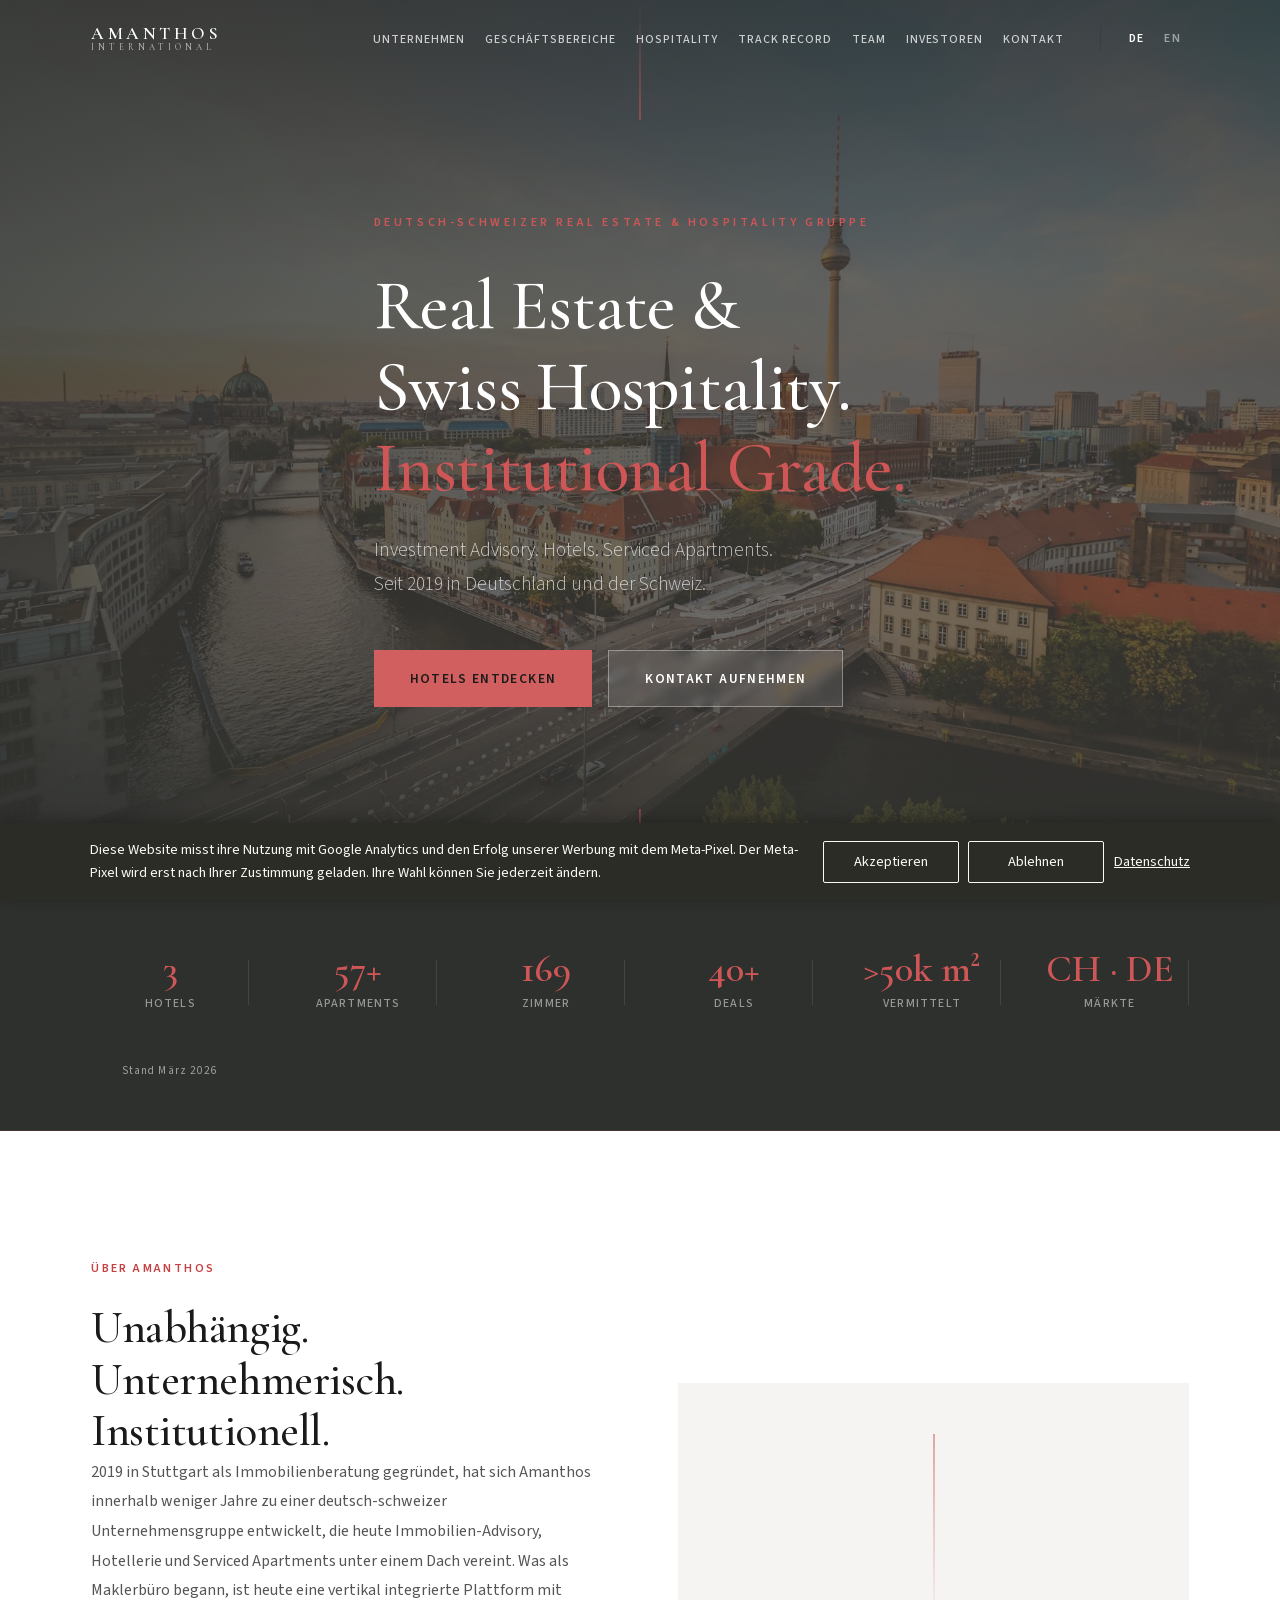
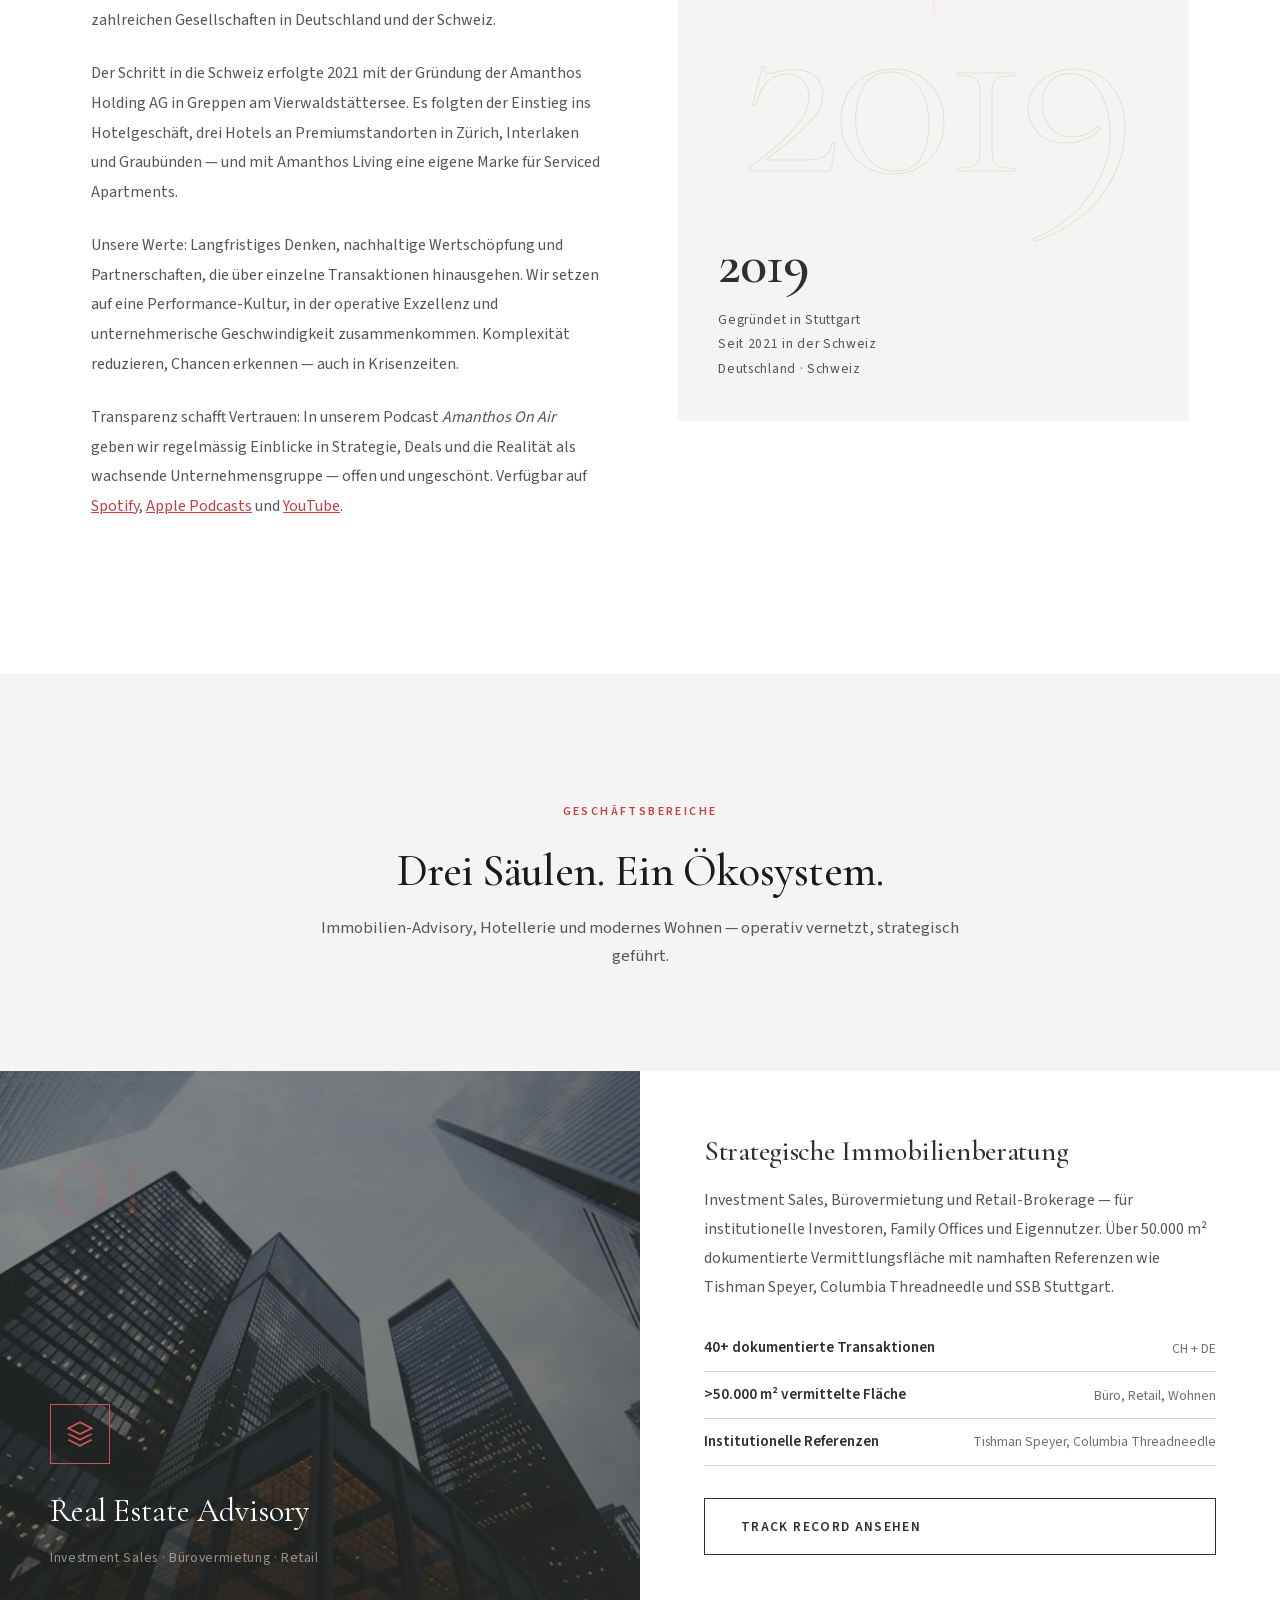
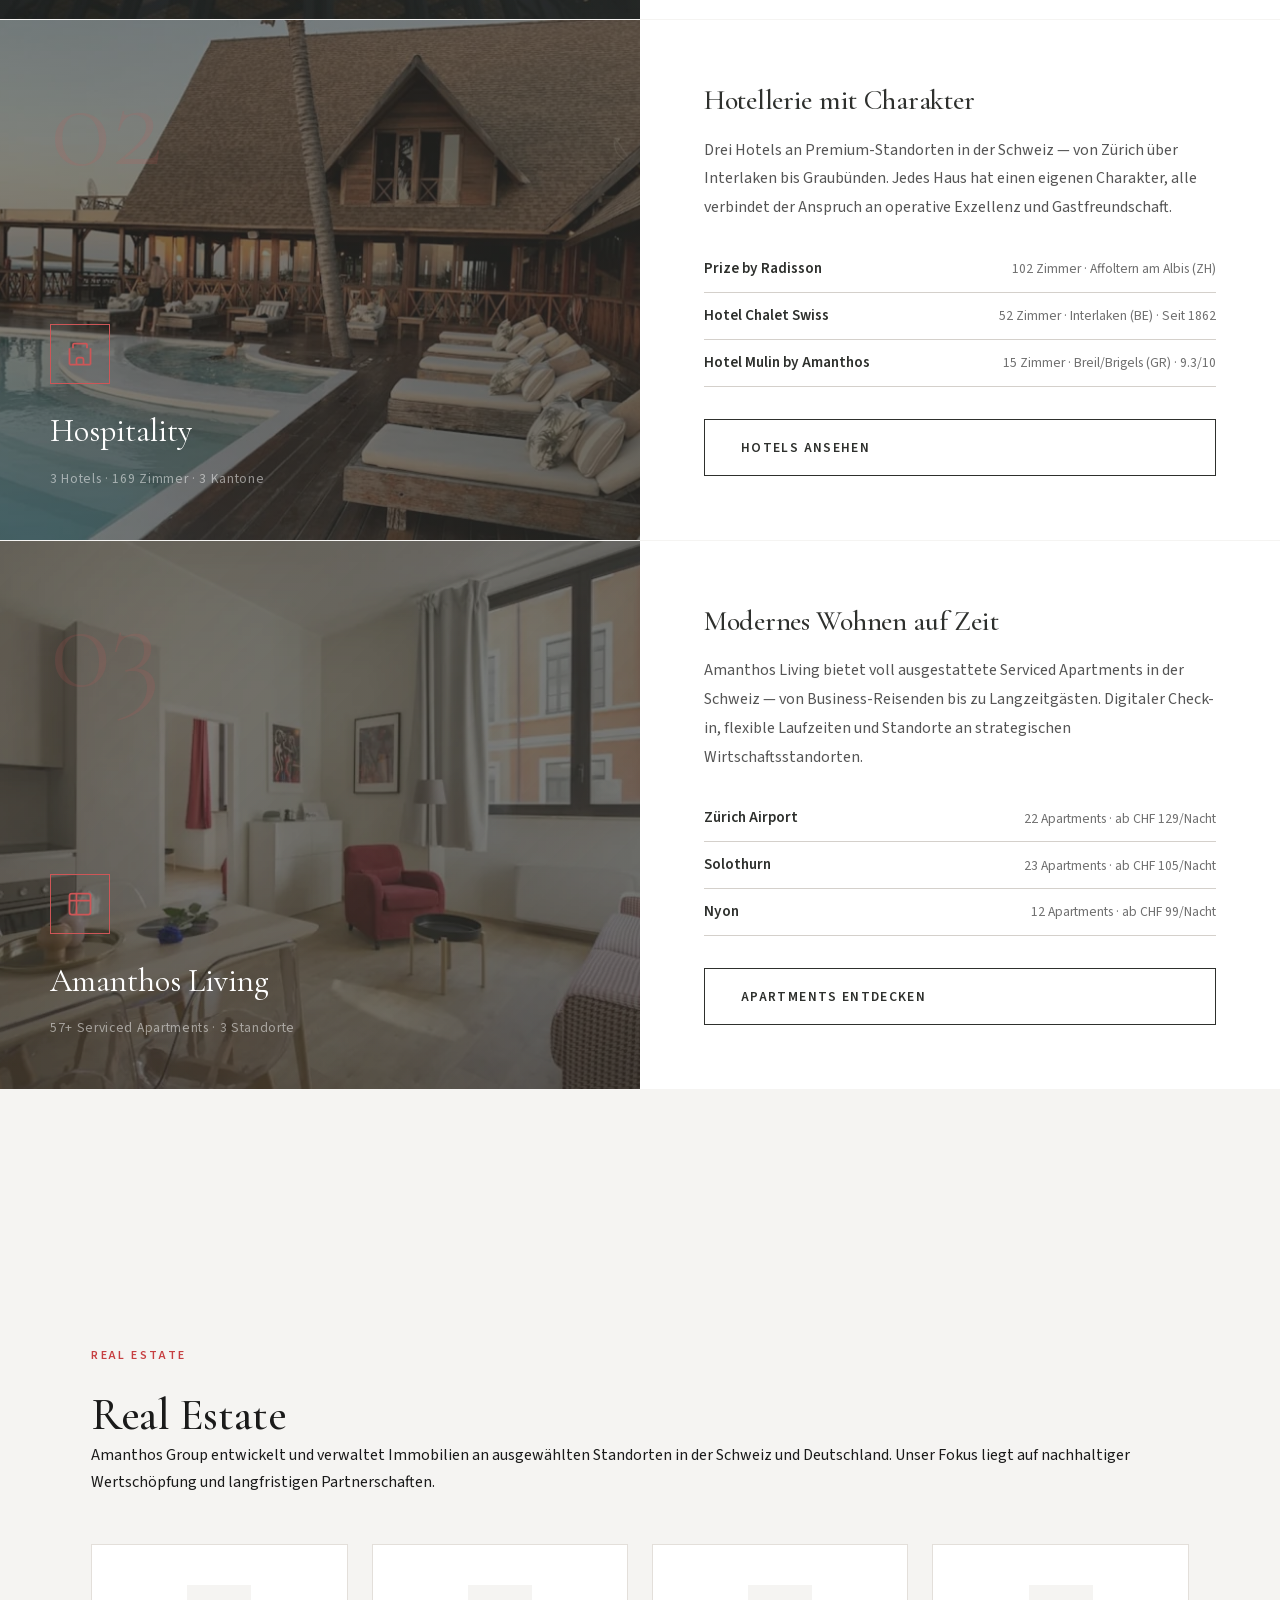
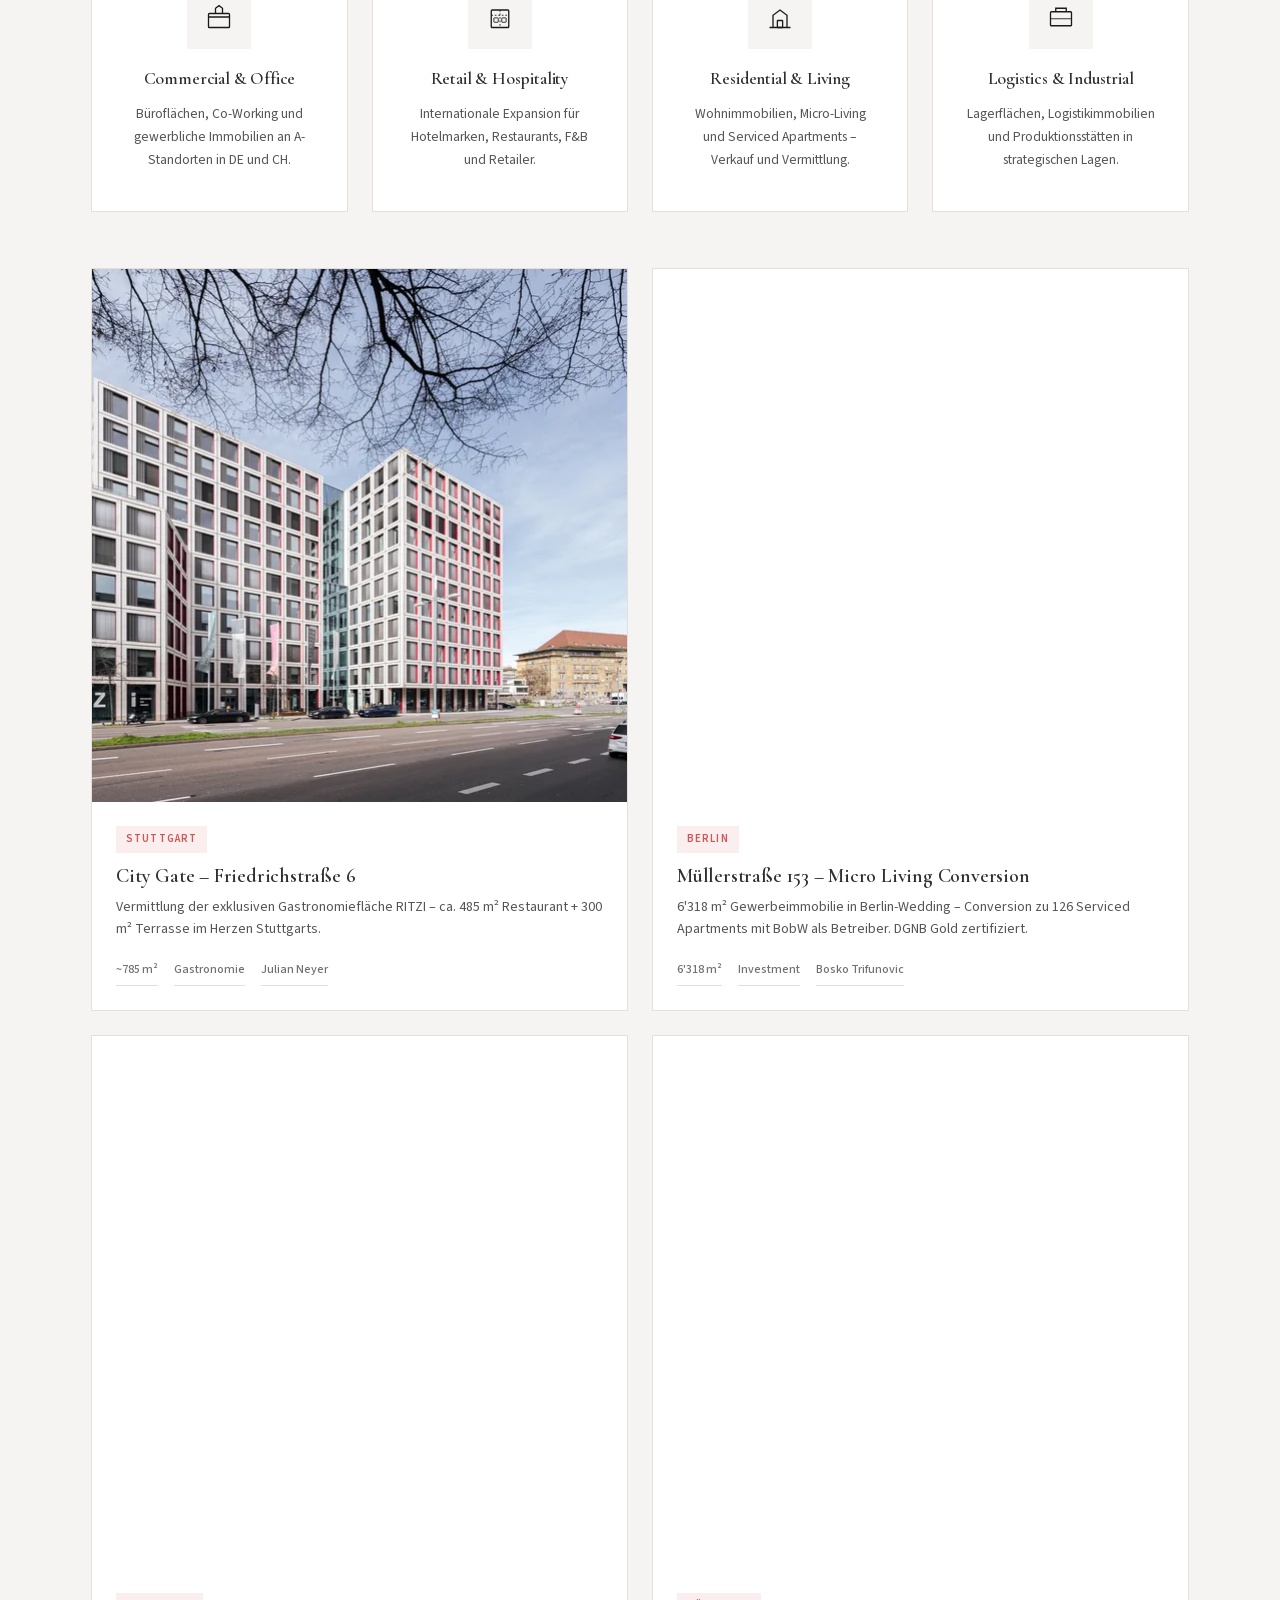
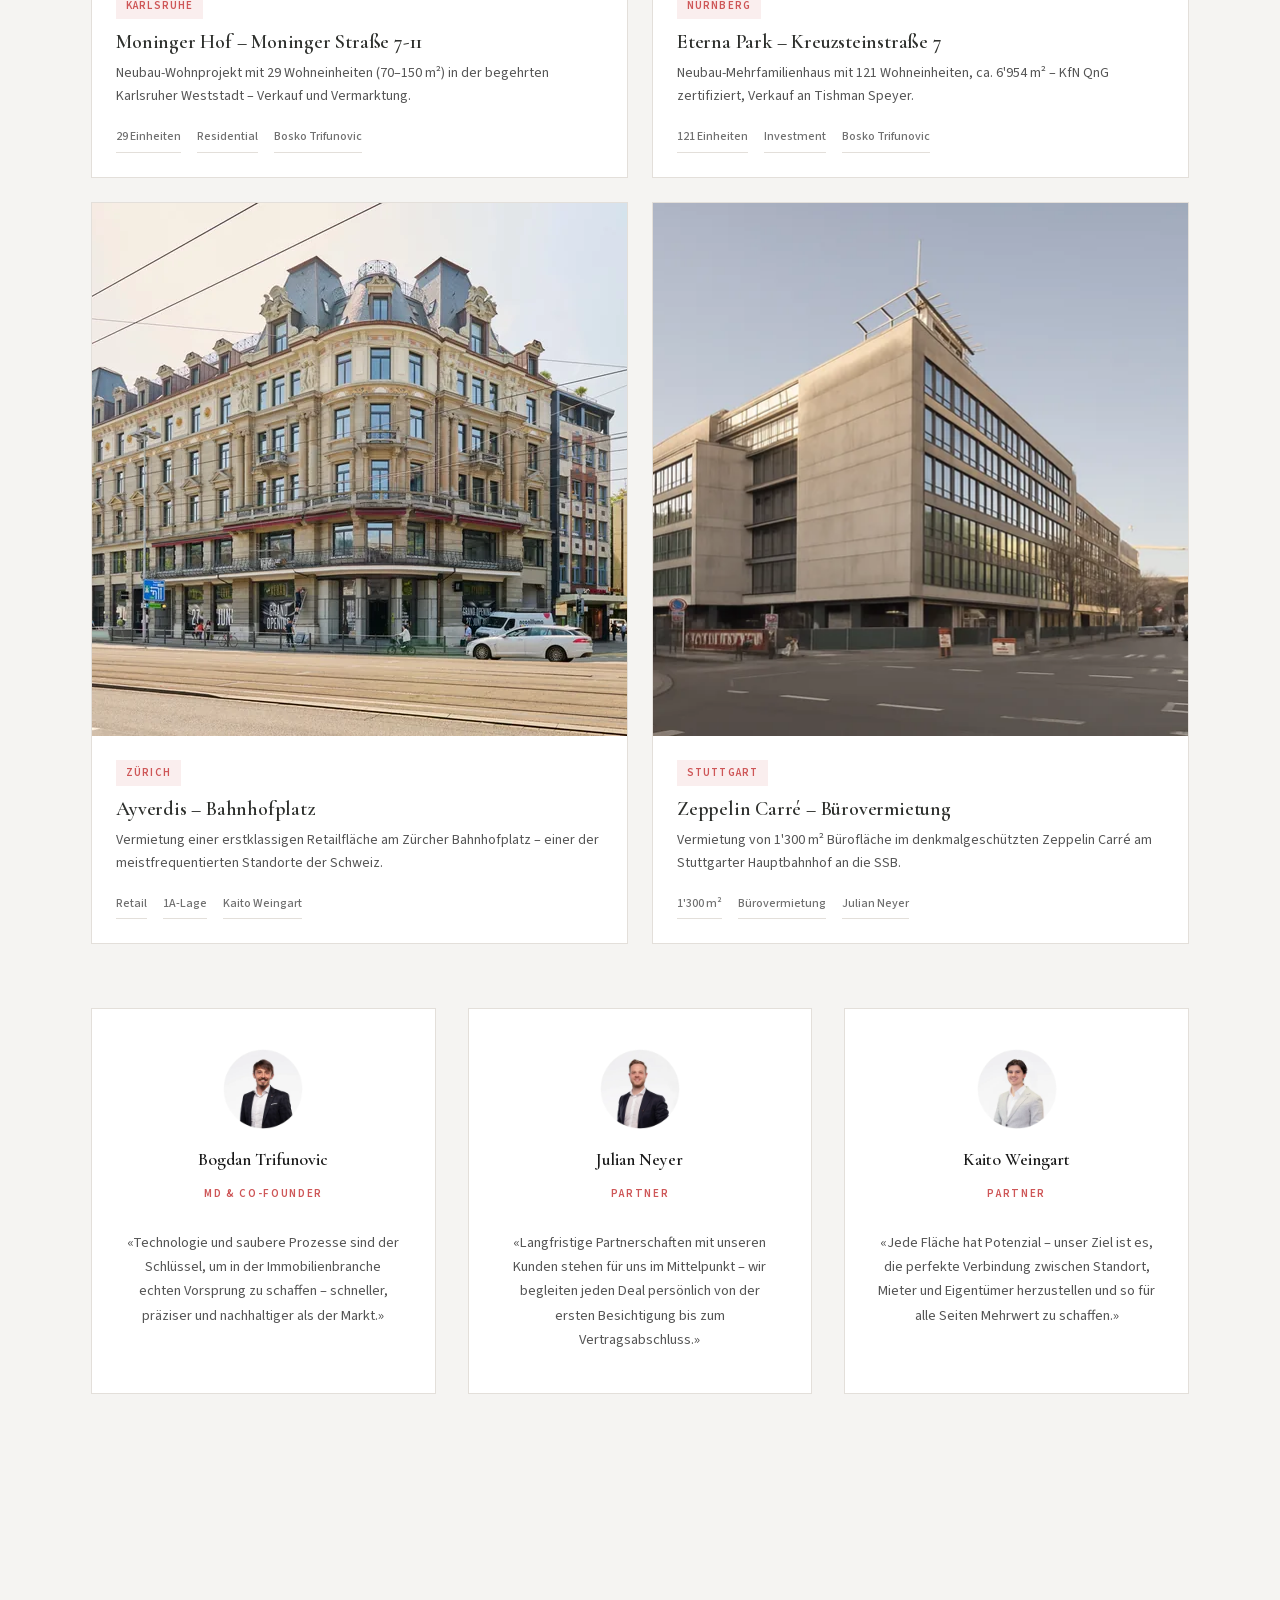
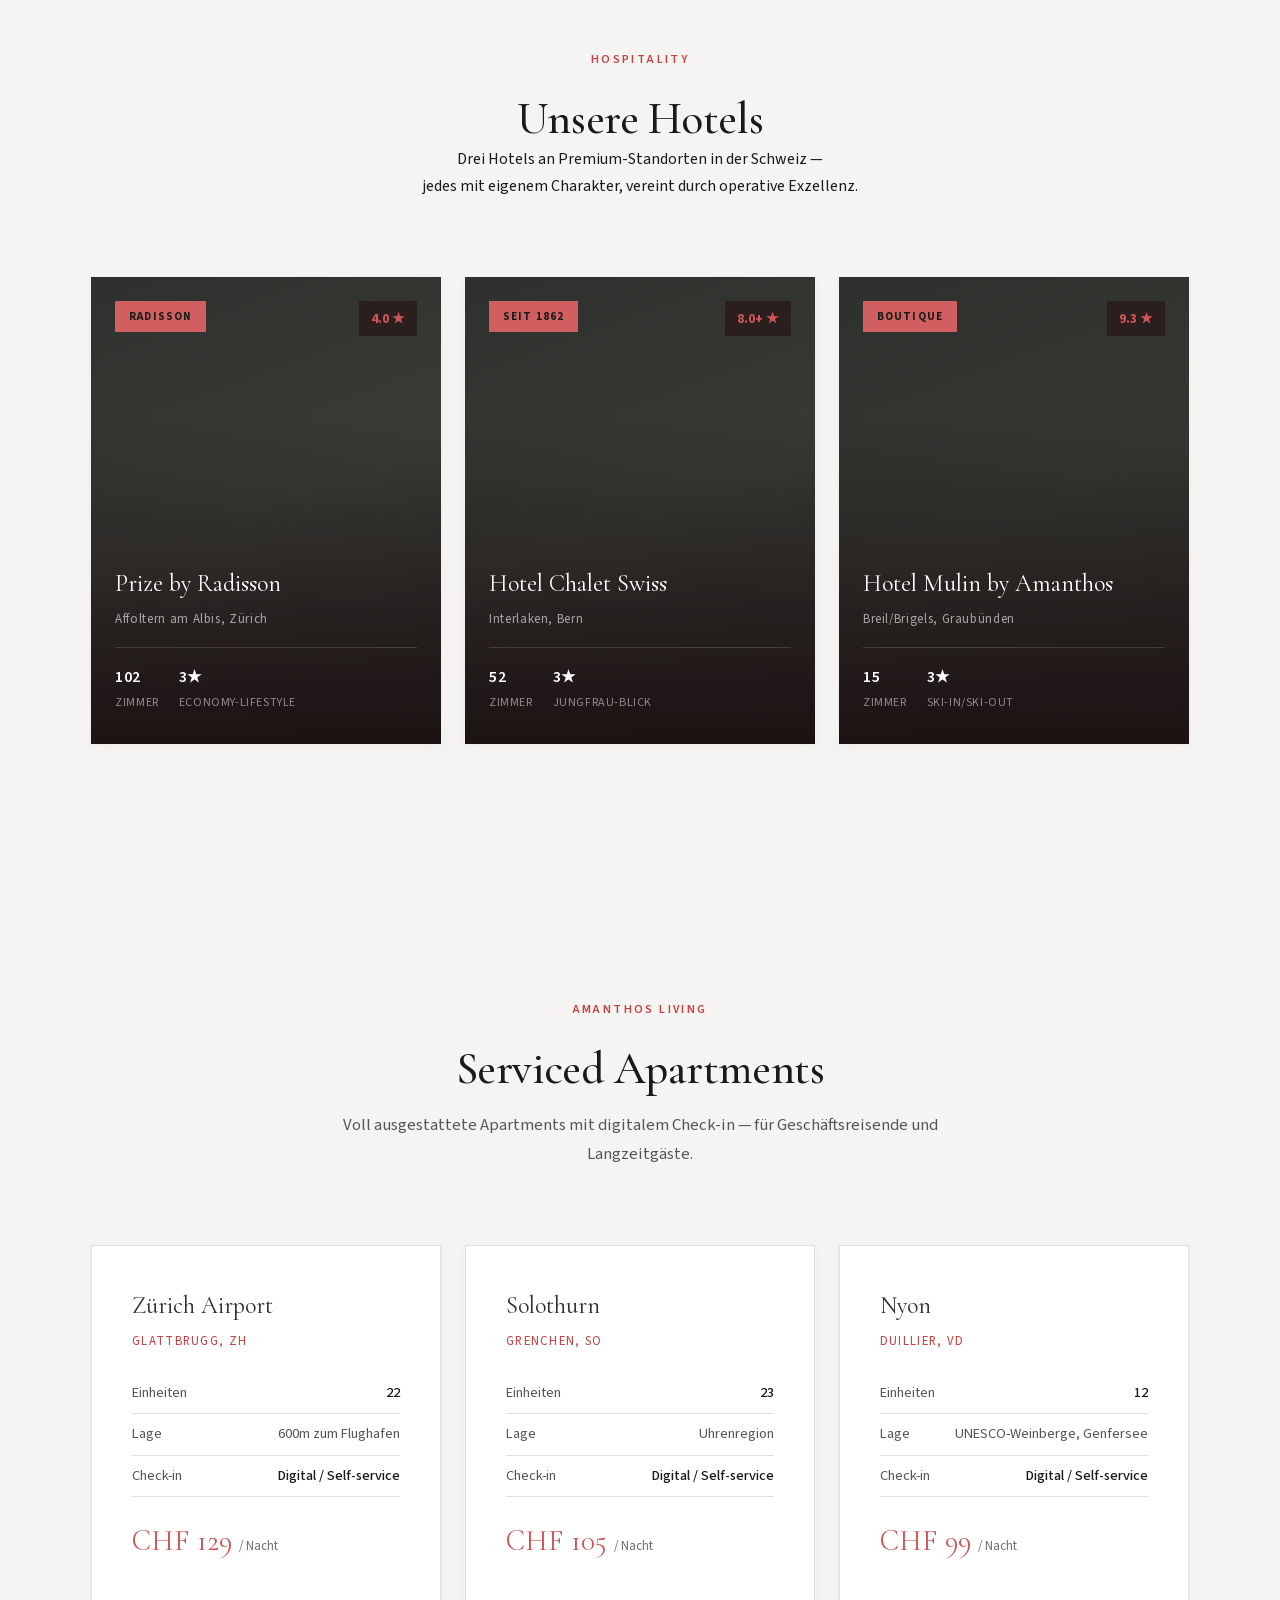
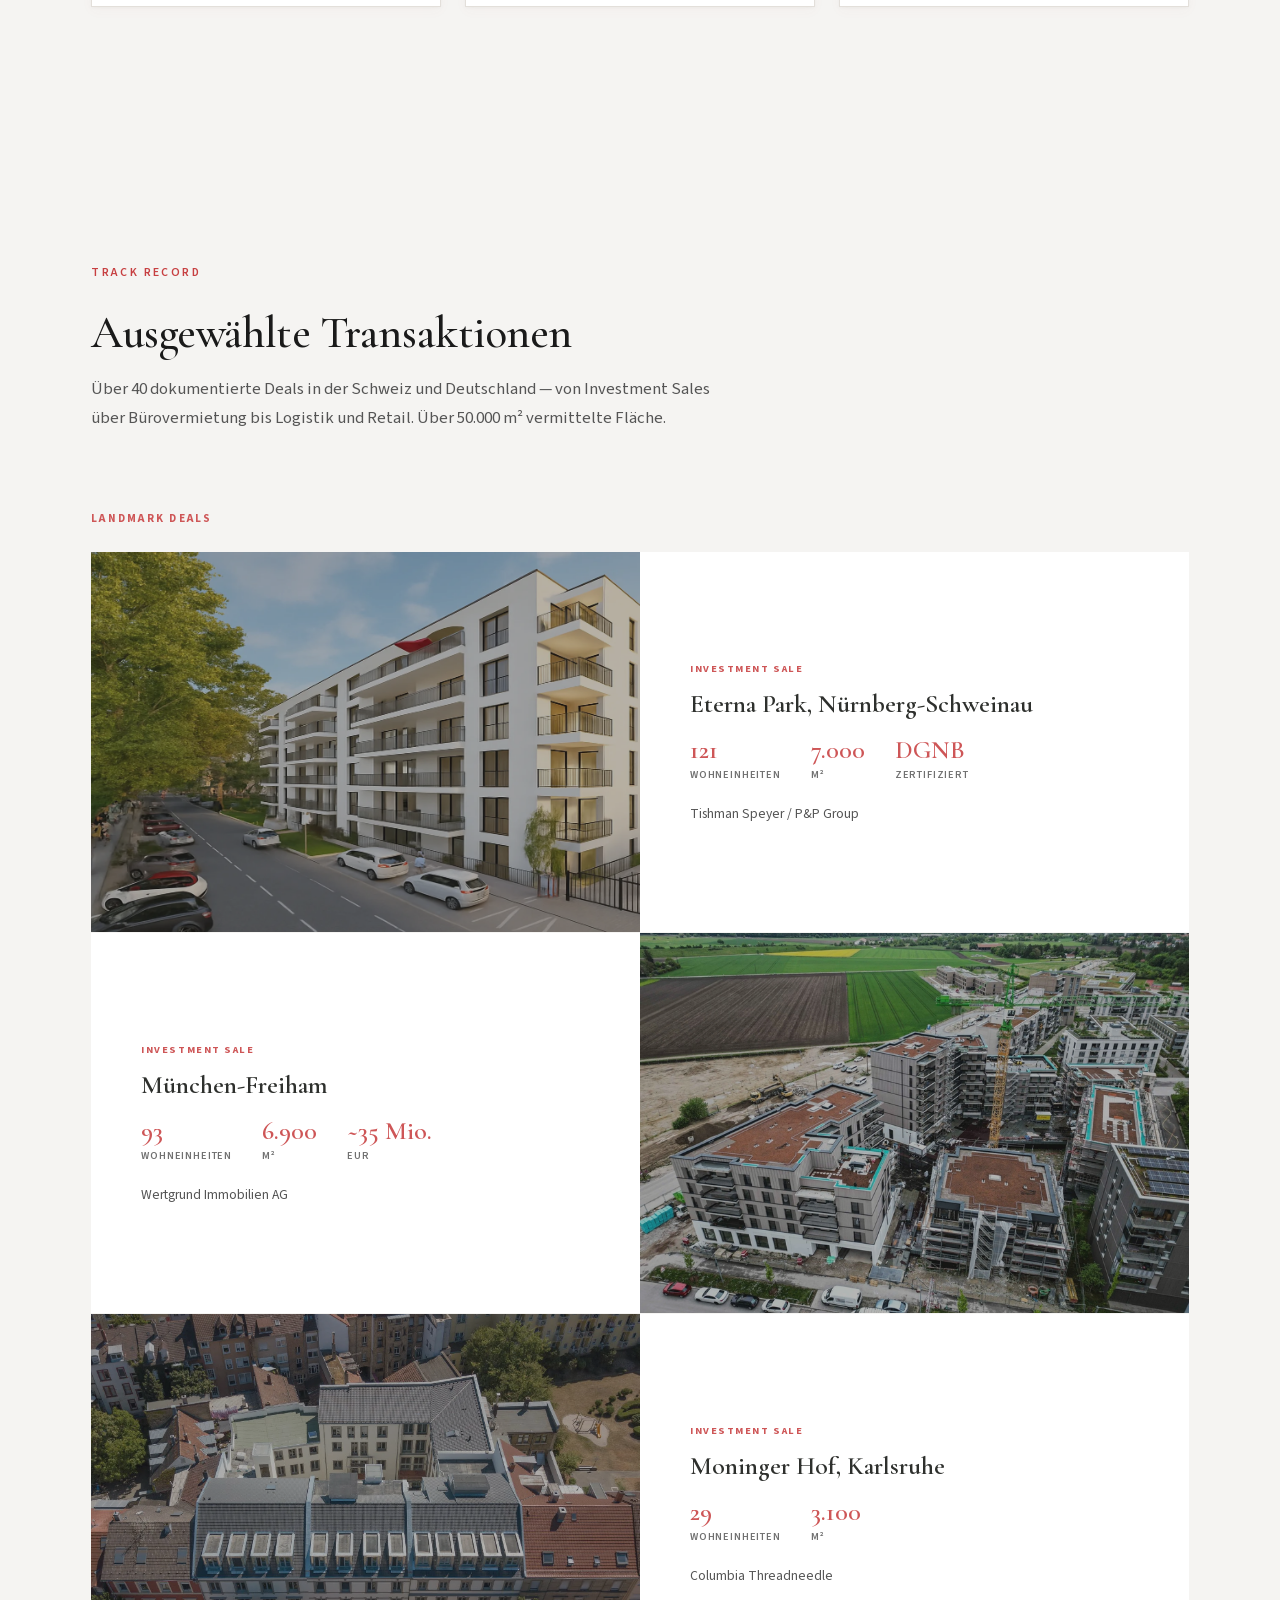
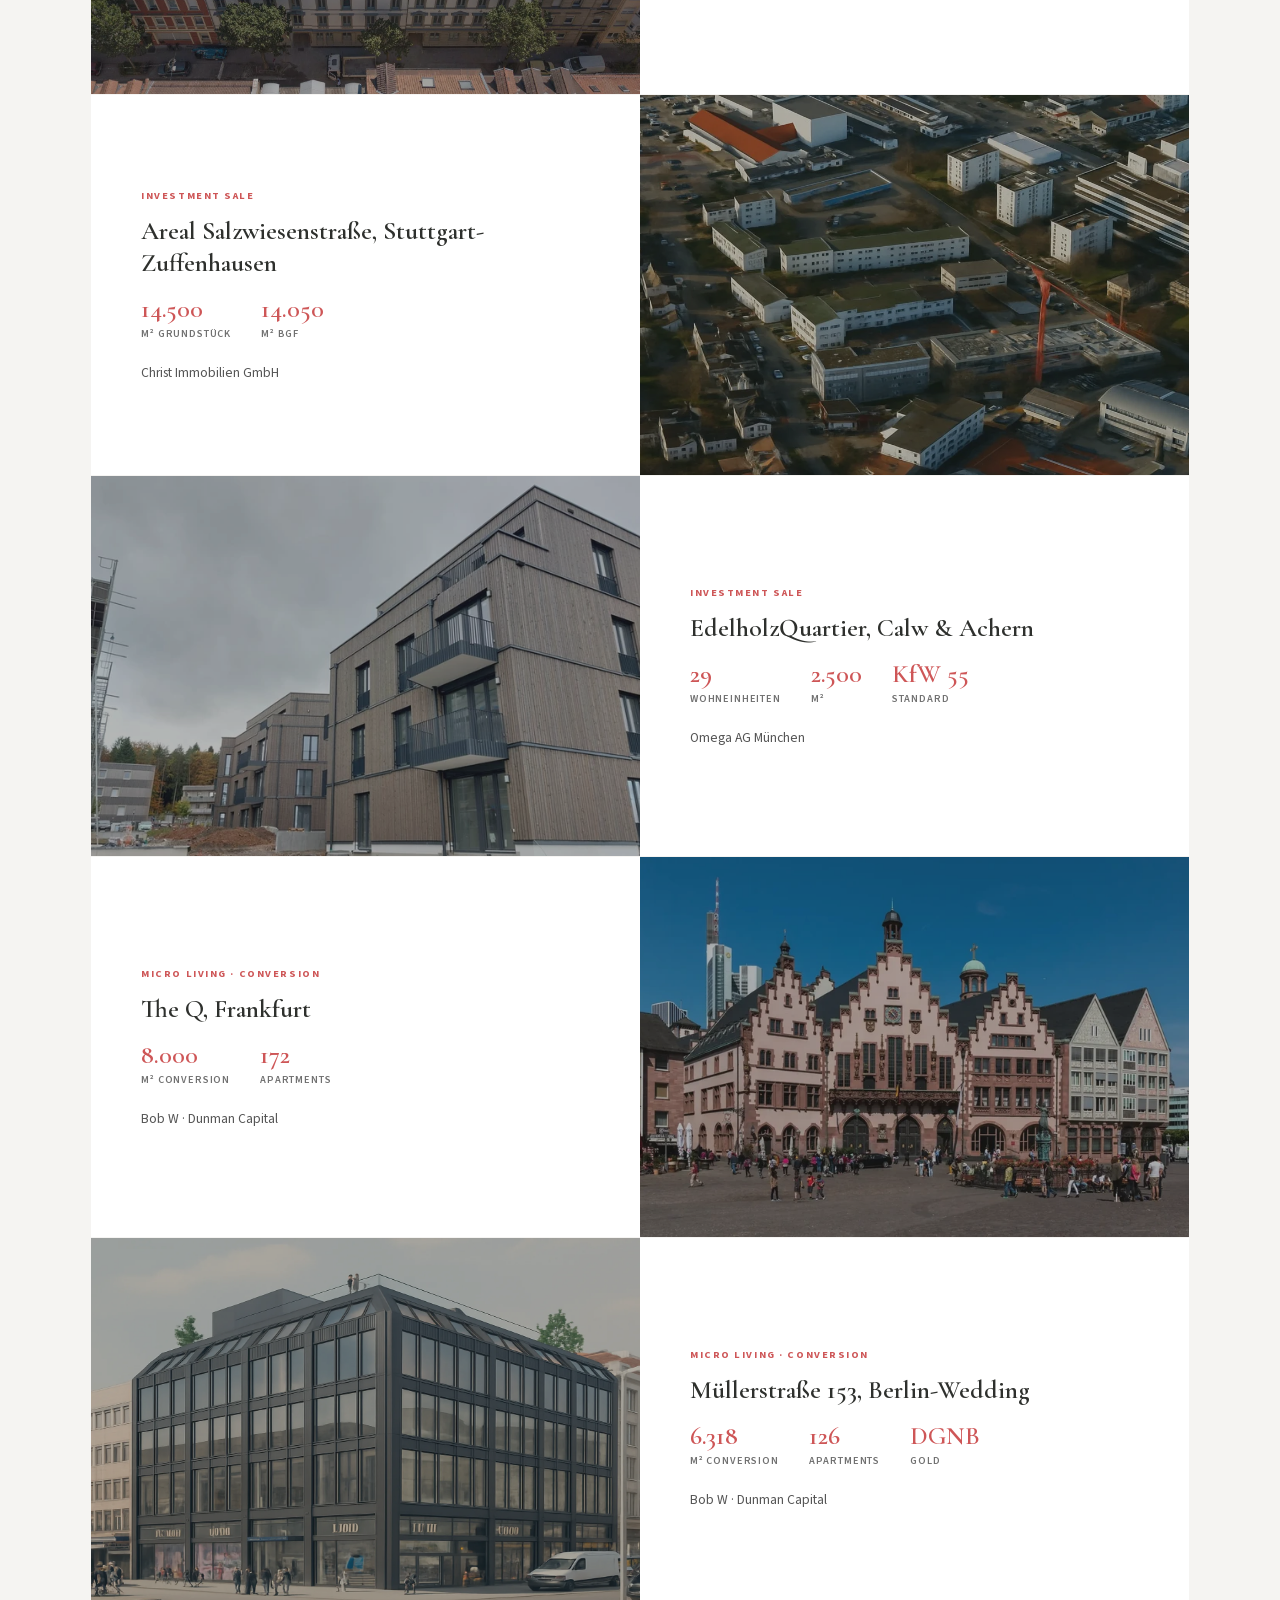
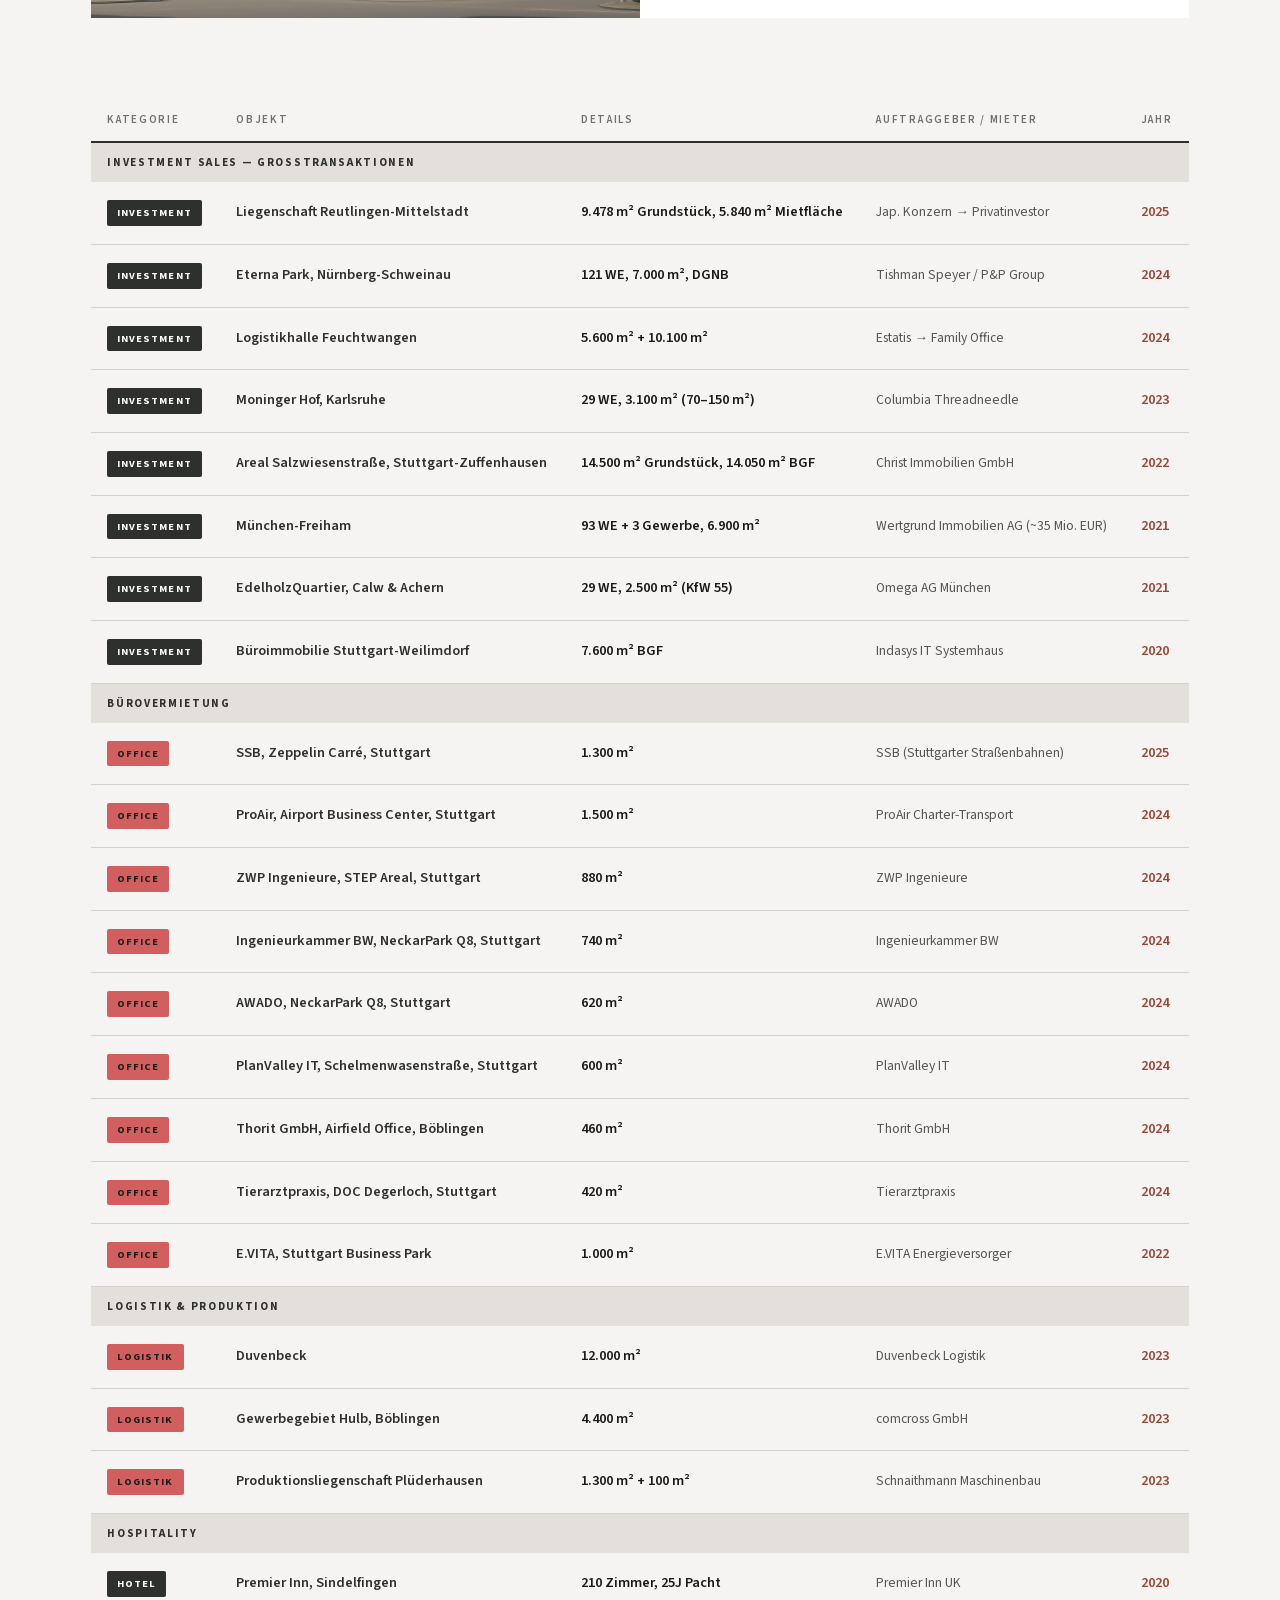
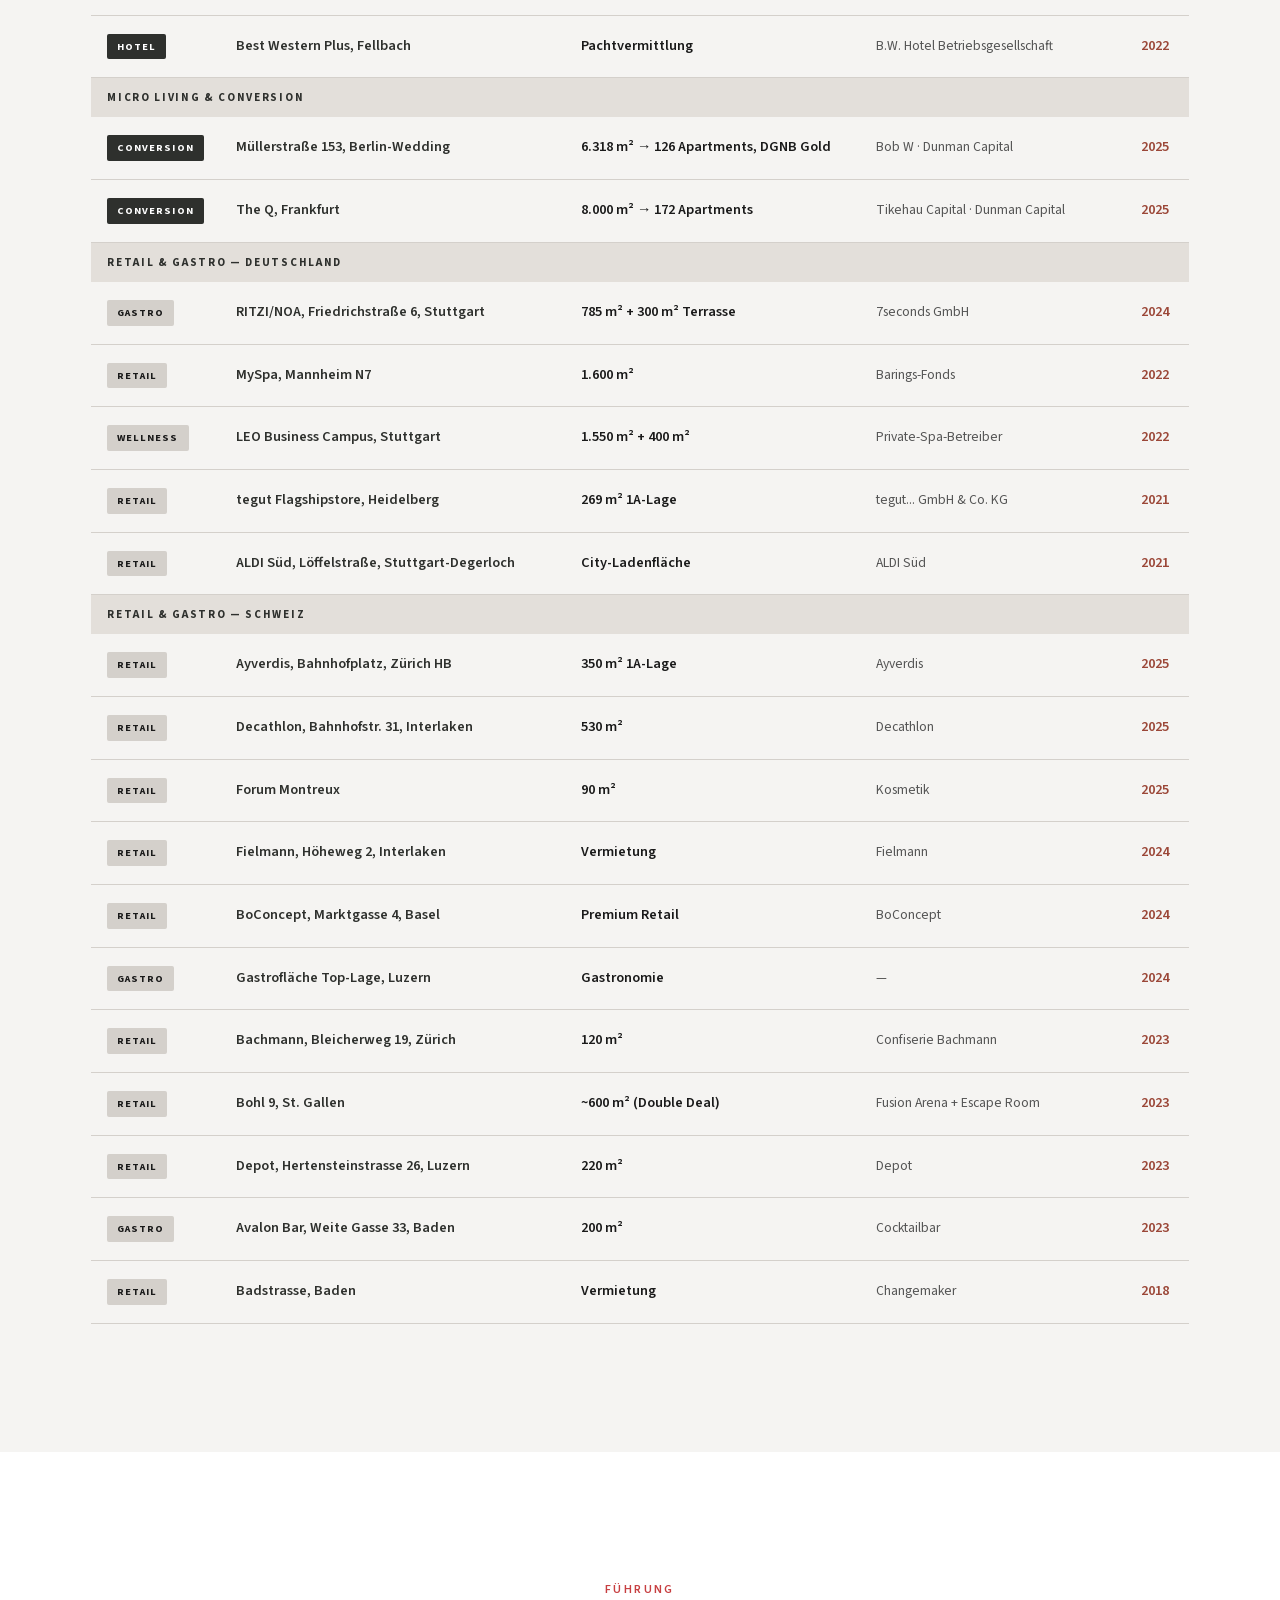
==== index.html @ 0d162571 "a11y(headings): close the four gaps in the heading outline (#34) The page jumped from h2 straight to" ====
<!DOCTYPE html>

<html lang="de" data-lang="de"><head><meta http-equiv="Content-Type" content="text/html; charset=UTF-8">
    
    <meta name="viewport" content="width=device-width, initial-scale=1.0">
    <title>Amanthos International — Swiss Hospitality &amp; Real Estate</title>
    <meta name="description" content="Amanthos International: Unabhängige Schweizer Immobilien- und Hospitality-Gruppe. Hotels, Serviced Apartments und Investment Advisory in der Schweiz und Deutschland.">
    <link rel="preload" href="/assets/fonts/CormorantGaramond.woff2" as="font" type="font/woff2" crossorigin>
    <link rel="preload" href="/assets/fonts/SourceSans3.woff2" as="font" type="font/woff2" crossorigin>
    <style>@font-face{font-family:'Cormorant Garamond';font-style:normal;font-weight:300 700;font-display:swap;src:url(/assets/fonts/CormorantGaramond.woff2) format('woff2')}@font-face{font-family:'Cormorant Garamond';font-style:italic;font-weight:300 700;font-display:swap;src:url(/assets/fonts/CormorantGaramond-Italic.woff2) format('woff2')}@font-face{font-family:'Source Sans 3';font-style:normal;font-weight:300 700;font-display:swap;src:url(/assets/fonts/SourceSans3.woff2) format('woff2')}</style>
    <!-- Hero-Hintergrund ist das LCP-Element. Der Browser entdeckt ihn sonst erst,
         wenn das 85 KB grosse Inline-CSS geparst ist; der Preload zieht ihn nach vorn.
         Die beiden media-Bedingungen muessen zur Media-Query bei .hero__bg passen,
         sonst laedt der Browser beide Varianten. -->
    <link rel="preload" as="image" href="images/hero-skyline-960.webp" media="(max-width: 767px)" fetchpriority="high">
    <link rel="preload" as="image" href="images/hero-skyline.webp" media="(min-width: 768px)" fetchpriority="high">
    <style>
        /* ═══════════════════════════════════════════
           AMANTHOS INTERNATIONAL — Design System
           CI Version: Charcoal + Signal Red (#ce5657)
           Inspired by PATRIZIA, Catella, Blackstone
        ═══════════════════════════════════════════ */

        :root {
            --navy: #2e302d;
            --navy-deep: #1a1c19;
            --navy-light: #3a3c38;
            --gold: #ce5657;
            --gold-light: #d87a7b;
            --gold-dark: #9B4738;
            --clay-red: #9B4738;
            --white: #ffffff;
            --off-white: #f5f4f2;
            --light-gray: #e3dfda;
            --mid-gray: #d4d0cb;
            --text-primary: #1a1a1a;
            --text-secondary: #555555;
            --text-tertiary: #888888;

            --font-serif: 'Cormorant Garamond', Georgia, 'Times New Roman', serif;
            --font-sans: 'Source Sans 3', 'Helvetica Neue', Arial, sans-serif;

            --section-pad: clamp(80px, 10vw, 140px);
            --content-width: 1200px;
            --narrow-width: 900px;
            --transition: 0.4s cubic-bezier(0.25, 0.1, 0.25, 1);
        }

        /* ── Reset ── */
        *, *::before, *::after { margin: 0; padding: 0; box-sizing: border-box; }

        html {
            scroll-behavior: smooth;
            font-size: 16px;
            -webkit-font-smoothing: antialiased;
            -moz-osx-font-smoothing: grayscale;
        }

        body {
            font-family: var(--font-sans);
            color: var(--text-primary);
            background: var(--white);
            line-height: 1.7;
            font-weight: 400;
            overflow-x: hidden;
        }

        img { max-width: 100%; display: block; }
        a { color: inherit; text-decoration: none; }

        .container {
            max-width: var(--content-width);
            margin: 0 auto;
            padding: 0 clamp(24px, 4vw, 60px);
        }

        .container--narrow {
            max-width: var(--narrow-width);
            margin: 0 auto;
            padding: 0 clamp(24px, 4vw, 60px);
        }

        /* ── Typography ── */
        h1, h2, h3, h4 {
            font-family: var(--font-serif);
            font-weight: 500;
            line-height: 1.15;
            letter-spacing: -0.01em;
        }

        h1 { font-size: clamp(2.8rem, 5.5vw, 4.5rem); }
        h2 { font-size: clamp(2rem, 3.5vw, 3rem); }
        h3 { font-size: clamp(1.5rem, 2.2vw, 2rem); }
        h4 { font-size: clamp(1.2rem, 1.5vw, 1.5rem); }

        .section-label {
            font-family: var(--font-sans);
            font-size: 0.75rem;
            font-weight: 600;
            letter-spacing: 0.2em;
            text-transform: uppercase;
            color: var(--gold);
            margin-bottom: 1.5rem;
            display: block;
        }

        .section-label--dark {
            color: var(--gold-light);
        }

        /* ── Buttons ── */
        .btn {
            display: inline-flex;
            align-items: center;
            gap: 8px;
            font-family: var(--font-sans);
            font-size: 0.85rem;
            font-weight: 600;
            letter-spacing: 0.1em;
            text-transform: uppercase;
            padding: 16px 36px;
            border: none;
            cursor: pointer;
            transition: var(--transition);
            position: relative;
        }

        .btn--primary {
            background: var(--gold);
            color: var(--navy-deep);
        }
        .btn--primary:hover {
            background: var(--gold-dark);
        }

        .btn--outline {
            background: rgba(255,255,255,0.1);
            color: var(--white);
            border: 1px solid rgba(255,255,255,0.35);
            backdrop-filter: blur(4px);
        }
        .btn--outline:hover {
            border-color: var(--gold);
            color: var(--gold);
            background: rgba(255,255,255,0.15);
        }

        .btn--outline-dark {
            background: transparent;
            color: var(--navy);
            border: 1px solid var(--navy);
        }
        .btn--outline-dark:hover {
            background: var(--navy);
            color: var(--white);
        }

        .btn--arrow::after {
            content: '\2192';
            transition: transform 0.3s ease;
        }
        .btn--arrow:hover::after {
            transform: translateX(4px);
        }

        /* ── Reveal Animations ── */
        .reveal {
            opacity: 0;
            transform: translateY(30px);
            transition: opacity 0.8s ease, transform 0.8s ease;
        }
        .reveal.visible {
            opacity: 1;
            transform: translateY(0);
        }
        .reveal-delay-1 { transition-delay: 0.1s; }
        .reveal-delay-2 { transition-delay: 0.2s; }
        .reveal-delay-3 { transition-delay: 0.3s; }
        .reveal-delay-4 { transition-delay: 0.4s; }
        .reveal-delay-5 { transition-delay: 0.5s; }

        /* ── Nur fuer Screenreader ── */
        /* Diese Seite bindet css/style.css NICHT ein, ihr CSS ist vollstaendig
           inline. Die dort vorhandene .sr-only-Klasse greift hier also nicht und
           muss eigens definiert werden, sonst steht das Label sichtbar im Layout. */
        .sr-only {
            position: absolute;
            width: 1px;
            height: 1px;
            padding: 0;
            margin: -1px;
            overflow: hidden;
            clip: rect(0, 0, 0, 0);
            white-space: nowrap;
            border: 0;
        }

        /* ── Language Toggle ── */
        [data-lang="de"] [data-en],
        [data-lang="en"] [data-de] {
            display: none !important;
        }

        /* ════════════════════════════════════
           NAVIGATION
        ════════════════════════════════════ */
        .nav {
            position: fixed;
            top: 0;
            left: 0;
            right: 0;
            z-index: 1000;
            padding: 24px 0;
            transition: all 0.4s ease;
        }

        /* Nav starts transparent on dark hero */
        .nav .nav__logo {
            color: var(--white);
            transition: color 0.4s ease;
        }
        .nav .nav__links a {
            color: rgba(255,255,255,0.75);
        }
        .nav .nav__links a:hover {
            color: var(--gold);
        }
        .nav .nav__lang button {
            color: rgba(255,255,255,0.5);
            border-color: rgba(255,255,255,0.2);
        }
        .nav .nav__lang button.active {
            color: var(--white);
        }
        .nav .nav__hamburger span {
            background: var(--white);
        }

        /* Scrolled state: solid light background */
        .nav.scrolled {
            background: rgba(245, 244, 242, 0.97);
            backdrop-filter: blur(12px);
            padding: 14px 0;
            box-shadow: 0 2px 40px rgba(0,0,0,0.06);
        }
        .nav.scrolled .nav__logo {
            color: var(--navy);
        }
        .nav.scrolled .nav__links a {
            color: rgba(42, 26, 27, 0.7);
        }
        .nav.scrolled .nav__links a:hover {
            color: var(--gold);
        }
        .nav.scrolled .nav__lang button {
            color: var(--text-tertiary);
            border-color: var(--light-gray);
        }
        .nav.scrolled .nav__lang button.active {
            color: var(--text-primary);
        }
        .nav.scrolled .nav__hamburger span {
            background: var(--navy);
        }

        .nav__inner {
            max-width: var(--content-width);
            margin: 0 auto;
            padding: 0 clamp(24px, 4vw, 60px);
            display: flex;
            align-items: center;
            justify-content: space-between;
        }

        .nav__logo {
            font-family: var(--font-serif);
            font-size: 1.1rem;
            font-weight: 600;
            letter-spacing: 0.2em;
            text-transform: uppercase;
            color: var(--navy);
            white-space: nowrap;
            flex-shrink: 0;
            display: flex;
            flex-direction: column;
            line-height: 1.1;
        }

        .nav__logo span {
            font-size: 0.55rem;
            font-weight: 500;
            letter-spacing: 0.45em;
            opacity: 0.6;
        }

        .nav__links {
            display: flex;
            align-items: center;
            gap: 28px;
            list-style: none;
            margin-left: 2em;
        }

        .nav__links a {
            font-size: 0.8rem;
            font-weight: 500;
            letter-spacing: 0.08em;
            text-transform: uppercase;
            color: rgba(42, 26, 27, 0.7);
            transition: color 0.3s ease;
            position: relative;
        }
        .nav__links a:hover {
            color: var(--gold);
        }
        .nav__links a::after {
            content: '';
            position: absolute;
            bottom: -4px;
            left: 0;
            width: 0;
            height: 1px;
            background: var(--gold);
            transition: width 0.3s ease;
        }
        .nav__links a:hover::after {
            width: 100%;
        }

        .nav__lang {
            display: flex;
            gap: 4px;
            margin-left: 16px;
            border-left: 1px solid rgba(42, 26, 27, 0.15);
            padding-left: 20px;
        }

        .nav__lang button {
            background: none;
            border: none;
            font-family: var(--font-sans);
            font-size: 0.75rem;
            font-weight: 600;
            letter-spacing: 0.1em;
            color: rgba(42, 26, 27, 0.4);
            cursor: pointer;
            padding: 4px 8px;
            transition: color 0.3s ease;
        }
        .nav__lang button.active {
            color: var(--gold);
        }
        .nav__lang button:hover {
            color: var(--navy);
        }

        /* Hamburger */
        .nav__hamburger {
            display: none;
            flex-direction: column;
            gap: 5px;
            cursor: pointer;
            background: none;
            border: none;
            padding: 8px;
        }
        .nav__hamburger span {
            display: block;
            width: 24px;
            height: 1.5px;
            background: var(--navy);
            transition: var(--transition);
        }
        .nav__hamburger.open span:nth-child(1) {
            transform: rotate(45deg) translate(5px, 4px);
        }
        .nav__hamburger.open span:nth-child(2) {
            opacity: 0;
        }
        .nav__hamburger.open span:nth-child(3) {
            transform: rotate(-45deg) translate(5px, -4px);
        }

        /* Mobile Menu */
        .nav__mobile {
            display: none;
            position: fixed;
            top: 0;
            left: 0;
            right: 0;
            bottom: 0;
            background: var(--navy-deep);
            z-index: 999;
            flex-direction: column;
            justify-content: center;
            align-items: center;
            gap: 28px;
            opacity: 0;
            pointer-events: none;
            transition: opacity 0.4s ease;
        }
        .nav__mobile.open {
            opacity: 1;
            pointer-events: all;
        }
        .nav__mobile a {
            font-family: var(--font-serif);
            font-size: 2rem;
            color: var(--white);
            transition: color 0.3s ease;
        }
        .nav__mobile a:hover {
            color: var(--gold);
        }

        /* ════════════════════════════════════
           HERO
        ════════════════════════════════════ */
        .hero {
            position: relative;
            min-height: 100vh;
            display: flex;
            align-items: center;
            background: var(--navy);
            overflow: hidden;
        }

        .hero__bg {
            position: absolute;
            inset: 0;
            background:
                url('images/hero-skyline.webp') center/cover no-repeat;
            opacity: 0.45;
        }

        /* Schmale Viewports bekommen die 960-px-Variante (67 KB statt 216 KB).
           Der Breakpoint muss mit dem media-Attribut der Hero-Preloads im <head>
           uebereinstimmen. */
        @media (max-width: 767px) {
            .hero__bg {
                background-image: url('images/hero-skyline-960.webp');
            }
        }

        /* Dark gradient overlay for text readability */
        .hero__bg::before {
            content: '';
            position: absolute;
            inset: 0;
            background:
                linear-gradient(135deg, rgba(46,48,45,0.7) 0%, rgba(46,48,45,0.35) 50%, rgba(46,48,45,0.15) 100%);
        }

        .hero__bg::after {
            content: '';
            position: absolute;
            inset: 0;
            background:
                linear-gradient(180deg, rgba(46,48,45,0.45) 0%, transparent 30%, transparent 70%, rgba(46,48,45,0.75) 100%);
        }

        /* Decorative line */
        .hero__line {
            position: absolute;
            top: 0;
            left: 50%;
            width: 1px;
            height: 120px;
            background: linear-gradient(180deg, transparent, var(--gold));
            transform: translateX(-50%);
            z-index: 2;
        }

        /* Skyline SVG hidden when using photo hero */
        .hero__skyline {
            display: none;
        }




        .hero__content {
            position: relative;
            z-index: 3;
            max-width: var(--content-width);
            margin: 0 auto;
            padding: 0 clamp(24px, 4vw, 60px);
            padding-top: 120px;
            padding-bottom: 100px;
        }

        .hero__tagline {
            font-family: var(--font-sans);
            font-size: 0.75rem;
            font-weight: 600;
            letter-spacing: 0.3em;
            text-transform: uppercase;
            color: var(--gold);
            margin-bottom: 2rem;
        }

        .hero h1 {
            color: var(--white);
            max-width: 800px;
            margin-bottom: 1.5rem;
        }

        .hero h1 em {
            font-style: normal;
            color: var(--gold);
        }

        .hero__sub {
            font-size: clamp(1.05rem, 1.5vw, 1.25rem);
            color: rgba(255,255,255,0.7);
            max-width: 600px;
            line-height: 1.8;
            margin-bottom: 3rem;
            font-weight: 300;
        }

        .hero__ctas {
            display: flex;
            gap: 16px;
            flex-wrap: wrap;
        }

        .hero__scroll {
            position: absolute;
            bottom: 24px;
            left: 50%;
            transform: translateX(-50%);
            z-index: 3;
            display: flex;
            flex-direction: column;
            align-items: center;
            gap: 8px;
            color: rgba(255,255,255,0.4);
            font-size: 0.7rem;
            letter-spacing: 0.15em;
            text-transform: uppercase;
        }

        .hero__scroll-line {
            width: 1px;
            height: 40px;
            background: linear-gradient(180deg, var(--gold), transparent);
            animation: scrollPulse 2s ease-in-out infinite;
        }

        @keyframes scrollPulse {
            0%, 100% { opacity: 0.3; transform: scaleY(0.6); }
            50% { opacity: 1; transform: scaleY(1); }
        }

        /* ── Hero Skyline Illustration ── */
        .hero__skyline {
            position: absolute;
            right: -3%;
            bottom: 0;
            width: 62%;
            height: 95%;
            z-index: 1;
            pointer-events: none;
            opacity: 0.22;
            display: flex;
            align-items: flex-end;
            justify-content: flex-end;
        }
        .hero__skyline svg {
            width: 105%;
            height: auto;
            max-height: 95%;
        }

        @media (max-width: 1024px) {
            .hero__skyline {
                width: 75%;
                opacity: 0.12;
                right: -5%;
            }
        }

        /* ════════════════════════════════════
           KPI BAR
        ════════════════════════════════════ */
        .kpi-bar {
            background: var(--navy);
            border-bottom: 1px solid rgba(206, 86, 87, 0.15);
        }

        .kpi-bar__inner {
            max-width: var(--content-width);
            margin: 0 auto;
            padding: clamp(30px, 5vw, 50px) clamp(24px, 4vw, 60px);
            display: grid;
            grid-template-columns: repeat(auto-fit, minmax(140px, 1fr));
            gap: 30px;
            text-align: center;
        }

        .kpi {
            position: relative;
        }

        .kpi:not(:last-child)::after {
            content: '';
            position: absolute;
            right: 0;
            top: 15%;
            height: 70%;
            width: 1px;
            background: rgba(255,255,255,0.1);
        }

        .kpi__number {
            font-family: var(--font-serif);
            font-size: clamp(2rem, 3vw, 2.8rem);
            font-weight: 600;
            color: var(--gold);
            line-height: 1;
            margin-bottom: 6px;
        }

        .kpi__label {
            font-size: 0.75rem;
            font-weight: 500;
            letter-spacing: 0.1em;
            text-transform: uppercase;
            color: rgba(255,255,255,0.5);
        }

        /* ════════════════════════════════════
           ABOUT / VALUE PROPOSITION
        ════════════════════════════════════ */
        .about {
            padding: var(--section-pad) 0;
            background: var(--white);
        }

        .about__grid {
            display: grid;
            grid-template-columns: 1fr 1fr;
            gap: clamp(40px, 6vw, 100px);
            align-items: center;
        }

        .about__text p {
            font-size: clamp(1rem, 1.2vw, 1.1rem);
            color: var(--text-secondary);
            margin-bottom: 1.5rem;
            line-height: 1.85;
        }

        .about__visual {
            position: relative;
            aspect-ratio: 4/5;
            overflow: hidden;
            display: flex;
            align-items: flex-end;
            transition: background 0.6s ease, box-shadow 0.6s ease;
        }

        .about__visual-text {
            position: relative;
            z-index: 2;
            padding: 40px;
            width: 100%;
            transition: color 0.4s ease;
        }

        .about__visual-text .year {
            font-family: var(--font-serif);
            font-size: 3.5rem;
            font-weight: 600;
            line-height: 1;
            margin-bottom: 16px;
            letter-spacing: -0.02em;
            transition: color 0.4s ease, font-size 0.4s ease;
        }

        .about__visual-text p {
            font-family: var(--font-sans);
            font-size: 0.85rem;
            letter-spacing: 0.05em;
            line-height: 1.8;
            transition: color 0.4s ease;
        }

        .about__visual-text p br {
            display: block;
            margin-bottom: 2px;
        }

        .about__visual {
            background: var(--off-white);
        }
        .about__visual::before {
            content: '2019';
            position: absolute;
            top: 50%;
            left: 50%;
            transform: translate(-50%, -55%);
            font-family: var(--font-serif);
            font-size: clamp(10rem, 20vw, 16rem);
            font-weight: 300;
            color: transparent;
            -webkit-text-stroke: 1px var(--light-gray);
            line-height: 1;
            letter-spacing: -0.04em;
            pointer-events: none;
            z-index: 0;
        }
        .about__visual::after {
            content: '';
            position: absolute;
            top: 8%;
            left: 50%;
            width: 1px;
            height: 30%;
            background: linear-gradient(180deg, var(--gold), transparent);
            transform: translateX(-50%);
            z-index: 1;
        }
        .about__visual-text .year { color: var(--navy); }
        .about__visual-text p { color: var(--text-secondary); }

        /* ════════════════════════════════════
           BUSINESS AREAS (3 Pillars)
        ════════════════════════════════════ */
        .pillars {
            padding: var(--section-pad) 0;
            background: var(--off-white);
        }

        .pillars__header {
            text-align: center;
            margin-bottom: clamp(50px, 8vw, 100px);
        }

        .pillars__header h2 {
            margin-bottom: 1rem;
        }

        .pillars__header p {
            max-width: 650px;
            margin: 0 auto;
            color: var(--text-secondary);
            font-size: 1.05rem;
        }

        .pillar {
            display: grid;
            grid-template-columns: 1fr 1fr;
            gap: 0;
            margin-bottom: 1px;
            min-height: 500px;
        }

        .pillar:nth-child(even) .pillar__visual {
            order: -1;
        }

        .pillar__visual {
            position: relative;
            min-height: 400px;
            overflow: hidden;
        }

        .pillar__visual--hospitality {
            background: linear-gradient(135deg, rgba(46,48,45,0.55) 0%, rgba(46,48,45,0.7) 100%),
                url('images/extracted/pillar-hospitality.webp') center/cover no-repeat;
        }
        .pillar__visual--realestate {
            background: linear-gradient(135deg, rgba(46,48,45,0.55) 0%, rgba(46,48,45,0.7) 100%),
                url('images/extracted/pillar-realestate.webp') center/cover no-repeat;
        }
        .pillar__visual--living {
            background: linear-gradient(135deg, rgba(46,48,45,0.55) 0%, rgba(46,48,45,0.7) 100%),
                url('images/extracted/pillar-living.webp') center/cover no-repeat;
        }

        .pillar__visual-inner {
            position: absolute;
            inset: 0;
            display: flex;
            flex-direction: column;
            justify-content: flex-end;
            padding: 50px;
        }

        .pillar__visual-number {
            font-family: var(--font-serif);
            font-size: 8rem;
            font-weight: 300;
            color: rgba(206, 86, 87, 0.15);
            line-height: 1;
            position: absolute;
            top: 40px;
            left: 50px;
        }

        .pillar__visual-icon {
            width: 60px;
            height: 60px;
            border: 1px solid var(--gold);
            display: flex;
            align-items: center;
            justify-content: center;
            margin-bottom: 20px;
        }

        .pillar__visual-icon svg {
            width: 28px;
            height: 28px;
            stroke: var(--gold);
            fill: none;
            stroke-width: 1.5;
        }

        .pillar__visual-title {
            font-family: var(--font-serif);
            font-size: 2rem;
            color: var(--white);
            margin-bottom: 8px;
        }

        .pillar__visual-sub {
            font-size: 0.85rem;
            color: rgba(255,255,255,0.5);
            letter-spacing: 0.05em;
        }

        .pillar__content {
            padding: clamp(40px, 5vw, 70px);
            display: flex;
            flex-direction: column;
            justify-content: center;
            background: var(--white);
        }

        .pillar__content h3 {
            margin-bottom: 1.2rem;
            color: var(--navy);
        }

        .pillar__content p {
            color: var(--text-secondary);
            margin-bottom: 1.5rem;
            line-height: 1.8;
        }

        .pillar__details {
            list-style: none;
            margin-bottom: 2rem;
        }

        .pillar__details li {
            padding: 10px 0;
            border-bottom: 1px solid var(--mid-gray);
            display: flex;
            justify-content: space-between;
            align-items: center;
            font-size: 0.95rem;
        }

        .pillar__details li strong {
            color: var(--navy);
            font-weight: 600;
        }

        .pillar__details li span {
            color: var(--text-tertiary);
            font-size: 0.85rem;
        }

        /* ════════════════════════════════════
           PORTFOLIO — Hotels Grid
        ════════════════════════════════════ */
        .portfolio {
            padding: var(--section-pad) 0;
            background: var(--off-white);
        }

        .portfolio__header {
            text-align: center;
            margin-bottom: clamp(40px, 6vw, 80px);
        }

        .portfolio__grid {
            display: grid;
            grid-template-columns: repeat(3, 1fr);
            gap: 24px;
        }

        .hotel-card {
            position: relative;
            overflow: hidden;
            background: var(--navy-deep);
            aspect-ratio: 3/4;
            cursor: pointer;
            transition: transform 0.5s ease;
        }
        .hotel-card:hover {
            transform: translateY(-6px);
        }

        .hotel-card__bg {
            position: absolute;
            inset: 0;
            transition: transform 0.8s ease;
        }

        .hotel-card:hover .hotel-card__bg {
            transform: scale(1.05);
        }

        .hotel-card__bg--prize {
            background: linear-gradient(160deg, #2e302d 0%, #3a3c38 50%, #2e302d 100%);
        }
        .hotel-card__bg--chalet {
            background: linear-gradient(160deg, #2e302d 0%, #383a36 50%, #2e302d 100%);
        }
        .hotel-card__bg--mulin {
            background: linear-gradient(160deg, #2e302d 0%, #353733 50%, #2e302d 100%);
        }

        .hotel-card__overlay {
            position: absolute;
            inset: 0;
            background: linear-gradient(180deg, transparent 30%, rgba(26,15,16,0.9) 100%);
            z-index: 1;
        }

        .hotel-card__badge {
            position: absolute;
            top: 24px;
            left: 24px;
            z-index: 2;
            background: var(--gold);
            color: var(--navy-deep);
            font-size: 0.7rem;
            font-weight: 700;
            letter-spacing: 0.1em;
            text-transform: uppercase;
            padding: 6px 14px;
        }

        .hotel-card__rating {
            position: absolute;
            top: 24px;
            right: 24px;
            z-index: 2;
            background: rgba(42,26,27,0.8);
            color: var(--gold);
            font-size: 0.85rem;
            font-weight: 700;
            padding: 6px 12px;
            backdrop-filter: blur(8px);
        }

        .hotel-card__content {
            position: absolute;
            bottom: 0;
            left: 0;
            right: 0;
            padding: 30px 24px;
            z-index: 2;
        }

        .hotel-card__name {
            font-family: var(--font-serif);
            font-size: 1.5rem;
            color: var(--white);
            margin-bottom: 4px;
        }

        .hotel-card__location {
            font-size: 0.8rem;
            color: rgba(255,255,255,0.6);
            letter-spacing: 0.05em;
            margin-bottom: 16px;
        }

        .hotel-card__meta {
            display: flex;
            gap: 20px;
            padding-top: 16px;
            border-top: 1px solid rgba(255,255,255,0.15);
        }

        .hotel-card__meta-item {
            font-size: 0.75rem;
            color: rgba(255,255,255,0.5);
            text-transform: uppercase;
            letter-spacing: 0.05em;
        }

        .hotel-card__meta-item strong {
            display: block;
            font-size: 1rem;
            color: var(--white);
            font-weight: 600;
            margin-bottom: 2px;
        }

        /* ════════════════════════════════════
           APARTMENTS
        ════════════════════════════════════ */
        .apartments {
            padding: var(--section-pad) 0;
            background: var(--off-white);
            color: var(--text-primary);
        }

        .apartments__header {
            text-align: center;
            margin-bottom: clamp(40px, 6vw, 80px);
        }

        .apartments__header h2 {
            color: var(--text-primary);
        }

        .apartments__header p {
            color: var(--text-secondary);
            max-width: 600px;
            margin: 1rem auto 0;
            font-size: 1.05rem;
        }

        .apartments__grid {
            display: grid;
            grid-template-columns: repeat(3, 1fr);
            gap: 24px;
        }

        .apt-card {
            background: var(--white);
            border: 1px solid var(--light-gray);
            padding: 40px;
            transition: var(--transition);
        }
        .apt-card:hover {
            border-color: var(--gold);
        }

        .apt-card__location {
            font-family: var(--font-serif);
            font-size: 1.5rem;
            color: var(--navy);
            margin-bottom: 4px;
        }

        .apt-card__region {
            font-size: 0.8rem;
            color: var(--gold);
            letter-spacing: 0.1em;
            text-transform: uppercase;
            margin-bottom: 20px;
        }

        .apt-card__details {
            list-style: none;
            margin-bottom: 20px;
        }

        .apt-card__details li {
            display: flex;
            justify-content: space-between;
            padding: 8px 0;
            border-bottom: 1px solid var(--light-gray);
            font-size: 0.9rem;
            color: var(--text-secondary);
        }

        .apt-card__details li span:last-child {
            color: var(--text-primary);
            font-weight: 500;
        }

        .apt-card__price {
            font-family: var(--font-serif);
            font-size: 1.8rem;
            color: var(--gold);
        }

        .apt-card__price-unit {
            font-family: var(--font-sans);
            font-size: 0.8rem;
            color: var(--text-tertiary);
        }

        /* ════════════════════════════════════
           TRACK RECORD
        ════════════════════════════════════ */
        .track-record {
            padding: var(--section-pad) 0;
            background: var(--off-white);
        }

        .track-record__header {
            margin-bottom: clamp(40px, 6vw, 80px);
        }

        .track-record__header p {
            color: var(--text-secondary);
            max-width: 650px;
            font-size: 1.05rem;
            margin-top: 1rem;
        }

        .deals-table {
            width: 100%;
            border-collapse: collapse;
        }

        .deals-table thead th {
            font-family: var(--font-sans);
            font-size: 0.7rem;
            font-weight: 600;
            letter-spacing: 0.15em;
            text-transform: uppercase;
            color: var(--text-tertiary);
            text-align: left;
            padding: 12px 16px;
            border-bottom: 2px solid var(--navy);
        }

        .deals-table tbody tr {
            transition: background 0.3s ease;
        }
        .deals-table tbody tr:hover {
            background: rgba(206, 86, 87, 0.03);
        }

        .deals-table td {
            padding: 18px 16px;
            border-bottom: 1px solid var(--mid-gray);
            font-size: 0.9rem;
            vertical-align: top;
        }

        .deals-table .deal-type {
            display: inline-block;
            font-size: 0.65rem;
            font-weight: 700;
            letter-spacing: 0.1em;
            text-transform: uppercase;
            padding: 4px 10px;
            border-radius: 2px;
        }

        .deal-type--investment { background: var(--navy); color: var(--white); }
        .deal-type--office { background: var(--gold); color: var(--navy-deep); }
        .deal-type--retail { background: var(--mid-gray); color: var(--text-primary); }

        .deals-table .deal-name {
            font-weight: 600;
            color: var(--navy);
        }

        .deals-table .deal-client {
            color: var(--text-secondary);
            font-size: 0.85rem;
        }

        .deals-table .deal-size {
            font-weight: 600;
            color: var(--text-primary);
        }

        .deals-table .deal-year {
            color: var(--gold-dark);
            font-weight: 600;
        }

        /* Category separators in table */
        .deals-table .category-row td {
            background: var(--light-gray);
            font-size: 0.7rem;
            font-weight: 700;
            letter-spacing: 0.15em;
            text-transform: uppercase;
            color: var(--navy);
            padding: 10px 16px;
            border-bottom: none;
        }

        /* ── Landmark Deals — Pillar Style ── */
        .landmark-deals {
            margin-bottom: clamp(50px, 8vw, 80px);
        }

        .landmark-deals__label {
            font-family: var(--font-sans);
            font-size: 0.7rem;
            font-weight: 700;
            letter-spacing: 0.2em;
            text-transform: uppercase;
            color: var(--gold);
            margin-bottom: 1.5rem;
        }

        .landmark-card {
            display: grid;
            grid-template-columns: 1fr 1fr;
            gap: 0;
            margin-bottom: 1px;
            min-height: 380px;
        }

        .landmark-card:nth-child(even) .landmark-card__visual {
            order: 2;
        }
        .landmark-card:nth-child(even) .landmark-card__info {
            order: 1;
        }

        .landmark-card__visual {
            position: relative;
            min-height: 340px;
            overflow: hidden;
            background: var(--navy);
        }

        .landmark-card__visual-img {
            position: absolute;
            inset: 0;
            background-size: cover;
            background-position: center;
            transition: transform 0.8s ease;
        }
        .landmark-card:hover .landmark-card__visual-img {
            transform: scale(1.04);
        }

        .landmark-card__visual-overlay {
            position: absolute;
            inset: 0;
            background: rgba(46,48,45,0.35);
        }

        .landmark-card__visual-year {
            position: absolute;
            top: 30px;
            left: 40px;
            font-family: var(--font-serif);
            font-size: 5rem;
            font-weight: 300;
            color: rgba(206, 86, 87, 0.2);
            line-height: 1;
            z-index: 1;
        }

        .landmark-card__info {
            padding: clamp(30px, 4vw, 50px);
            display: flex;
            flex-direction: column;
            justify-content: center;
            background: var(--white);
        }

        .landmark-card__tag {
            font-size: 0.65rem;
            font-weight: 700;
            letter-spacing: 0.15em;
            text-transform: uppercase;
            color: var(--gold);
            margin-bottom: 10px;
        }

        .landmark-card__name {
            font-family: var(--font-serif);
            font-size: clamp(1.4rem, 2vw, 1.8rem);
            font-weight: 600;
            color: var(--navy);
            line-height: 1.25;
            margin-bottom: 16px;
        }

        .landmark-card__kpis {
            display: flex;
            gap: clamp(16px, 3vw, 30px);
            margin-bottom: 20px;
            flex-wrap: wrap;
        }

        .landmark-card__kpi {
            display: flex;
            flex-direction: column;
        }

        .landmark-card__kpi-value {
            font-family: var(--font-serif);
            font-size: clamp(1.4rem, 2vw, 1.8rem);
            font-weight: 600;
            color: var(--gold);
            line-height: 1.1;
        }

        .landmark-card__kpi-label {
            font-size: 0.65rem;
            font-weight: 600;
            letter-spacing: 0.08em;
            text-transform: uppercase;
            color: var(--text-tertiary);
            margin-top: 2px;
        }

        .landmark-card__client {
            font-size: 0.85rem;
            color: var(--text-secondary);
            line-height: 1.5;
        }

        .landmark-card__year {
            font-size: 0.75rem;
            color: var(--text-tertiary);
            margin-top: 6px;
        }

        @media (max-width: 768px) {
            .landmark-card {
                grid-template-columns: 1fr;
                min-height: auto;
            }
            .landmark-card:nth-child(even) .landmark-card__visual { order: unset; }
            .landmark-card:nth-child(even) .landmark-card__info { order: unset; }
            .landmark-card__visual { min-height: 250px; }
            .landmark-card__visual-year { font-size: 3rem; top: 20px; left: 24px; }
        }

        /* ════════════════════════════════════
           TEAM / LEADERSHIP
        ════════════════════════════════════ */
        .team {
            padding: var(--section-pad) 0;
            background: var(--white);
        }

        .team__header {
            text-align: center;
            margin-bottom: clamp(40px, 6vw, 80px);
        }

        .team__founders {
            display: grid;
            grid-template-columns: 1fr 1fr;
            gap: 40px;
            margin-bottom: 60px;
        }

        .founder-card {
            display: grid;
            grid-template-columns: 200px 1fr;
            gap: 30px;
            align-items: start;
        }

        .founder-card__avatar {
            aspect-ratio: 1;
            background: var(--navy);
            display: flex;
            overflow: hidden;
            align-items: center;
            justify-content: center;
            position: relative;
        }

        .founder-card__avatar::before {
            content: '';
            position: absolute;
            inset: 8px;
            border: 1px solid rgba(206, 86, 87, 0.3);
        }

        .founder-card__avatar img {
            width: 100%;
            height: 100%;
            object-fit: cover;
            object-position: center top;
            position: relative;
            z-index: 1;
            filter: grayscale(100%);
            transition: filter 0.4s ease;
        }

        .founder-card:hover .founder-card__avatar img {
            filter: grayscale(0%);
        }

        .founder-card__initials {
            font-family: var(--font-serif);
            font-size: 2.5rem;
            color: var(--gold);
            font-weight: 300;
        }

        .founder-card__info h4 {
            margin-bottom: 4px;
            color: var(--navy);
        }

        .founder-card__role {
            font-size: 0.8rem;
            color: var(--gold-dark);
            font-weight: 600;
            letter-spacing: 0.08em;
            text-transform: uppercase;
            margin-bottom: 12px;
        }

        .founder-card__bio {
            font-size: 0.9rem;
            color: var(--text-secondary);
            line-height: 1.7;
        }

        .founder-card__links {
            display: flex;
            gap: 12px;
            margin-top: 12px;
        }

        .founder-card__links a {
            width: 36px;
            height: 36px;
            border: 1px solid var(--mid-gray);
            display: flex;
            align-items: center;
            justify-content: center;
            transition: var(--transition);
        }
        .founder-card__links a:hover {
            border-color: var(--gold);
            background: var(--gold);
        }
        .founder-card__links a:hover svg {
            stroke: var(--navy-deep);
        }
        .founder-card__links a svg {
            width: 16px;
            height: 16px;
            stroke: var(--text-tertiary);
            fill: none;
            stroke-width: 2;
        }

        .team__grid {
            display: grid;
            grid-template-columns: repeat(3, 1fr);
            gap: 30px;
        }

        .team-card {
            text-align: center;
            padding: 40px 24px;
            border: 1px solid var(--light-gray);
            transition: var(--transition);
        }
        .team-card:hover {
            border-color: var(--gold);
            box-shadow: 0 8px 30px rgba(46,48,45,0.08);
        }

        .team-card__avatar {
            width: 120px;
            height: 120px;
            margin: 0 auto 16px;
            background: var(--navy);
            display: flex;
            align-items: center;
            justify-content: center;
            font-family: var(--font-serif);
            font-size: 1.5rem;
            color: var(--navy);
            overflow: hidden;
        }

        .team-card__avatar img {
            width: 100%;
            height: 100%;
            object-fit: cover;
            object-position: center top;
            filter: grayscale(100%);
            transition: filter 0.4s ease;
        }

        .team-card:hover .team-card__avatar img {
            filter: grayscale(0%);
        }

        .team-card__name {
            font-family: var(--font-serif);
            font-size: 1.2rem;
            color: var(--navy);
            margin-bottom: 4px;
        }

        .team-card__role {
            font-size: 0.75rem;
            color: var(--gold-dark);
            font-weight: 600;
            letter-spacing: 0.1em;
            text-transform: uppercase;
        }

        .team-card__links {
            display: flex;
            gap: 12px;
            justify-content: center;
            margin-top: 10px;
        }

        .team-card__links a {
            color: var(--navy);
            opacity: 0.5;
            transition: opacity 0.3s, color 0.3s;
        }

        .team-card__links a:hover {
            opacity: 1;
            color: var(--gold-dark);
        }

        /* ════════════════════════════════════
           NEWS / PRESS
        ════════════════════════════════════ */
        .news {
            padding: var(--section-pad) 0;
            background: var(--off-white);
        }

        .news__header {
            margin-bottom: clamp(40px, 6vw, 60px);
        }

        .news__grid {
            display: grid;
            grid-template-columns: repeat(3, 1fr);
            gap: 30px;
        }

        .news-card {
            background: var(--white);
            padding: 36px;
            border: 1px solid transparent;
            transition: var(--transition);
        }
        .news-card:hover {
            border-color: var(--mid-gray);
            box-shadow: 0 8px 30px rgba(0,0,0,0.06);
        }

        .news-card__source {
            font-size: 0.7rem;
            font-weight: 700;
            letter-spacing: 0.15em;
            text-transform: uppercase;
            color: var(--gold-dark);
            margin-bottom: 12px;
        }

        .news-card__title {
            font-family: var(--font-serif);
            font-size: 1.25rem;
            color: var(--navy);
            margin-bottom: 12px;
            line-height: 1.35;
        }

        .news-card__excerpt {
            font-size: 0.9rem;
            color: var(--text-secondary);
            line-height: 1.7;
            margin-bottom: 16px;
        }

        .news-card__date {
            font-size: 0.8rem;
            color: var(--text-tertiary);
        }

        /* ════════════════════════════════════
           PARTNERS & REFERENCES
        ════════════════════════════════════ */
        .partners {
            padding: var(--section-pad) 0;
            background: var(--white);
        }

        .partners__header {
            text-align: center;
            margin-bottom: clamp(40px, 6vw, 60px);
        }

        .partners__logos {
            display: flex;
            flex-wrap: wrap;
            justify-content: center;
            gap: 40px 60px;
            align-items: center;
        }

        .partner-logo {
            font-family: var(--font-sans);
            font-size: 0.85rem;
            font-weight: 700;
            letter-spacing: 0.15em;
            text-transform: uppercase;
            color: var(--text-tertiary);
            padding: 20px 28px;
            border: 1px solid var(--light-gray);
            transition: var(--transition);
            white-space: nowrap;
        }
        .partner-logo:hover {
            border-color: var(--gold);
            color: var(--navy);
        }

        .partners__award {
            text-align: center;
            margin-top: 50px;
            padding-top: 40px;
            border-top: 1px solid var(--light-gray);
        }

        .partners__award-badge {
            display: inline-flex;
            align-items: center;
            gap: 12px;
            font-size: 0.9rem;
            color: var(--text-secondary);
        }

        .partners__award-badge svg {
            width: 24px;
            height: 24px;
            stroke: var(--gold);
            fill: none;
            stroke-width: 1.5;
        }

        /* ════════════════════════════════════
           INVESTOR CTA
        ════════════════════════════════════ */
        .investor-cta {
            padding: var(--section-pad) 0;
            background: var(--navy);
            position: relative;
            overflow: hidden;
        }

        .investor-cta::before {
            content: '';
            position: absolute;
            inset: 0;
            background: radial-gradient(circle at 70% 50%, rgba(206, 86, 87, 0.08) 0%, transparent 60%);
        }

        .investor-cta__inner {
            position: relative;
            display: grid;
            grid-template-columns: 1.2fr 1fr;
            gap: clamp(40px, 6vw, 80px);
            align-items: center;
        }

        .investor-cta h2 {
            color: var(--white);
            margin-bottom: 1.5rem;
        }

        .investor-cta p {
            color: rgba(255,255,255,0.6);
            font-size: 1.05rem;
            line-height: 1.8;
            margin-bottom: 2rem;
        }

        .investor-cta__bullets {
            list-style: none;
            margin-bottom: 2rem;
        }

        .investor-cta__bullets li {
            color: rgba(255,255,255,0.7);
            padding: 8px 0;
            padding-left: 24px;
            position: relative;
            font-size: 0.95rem;
        }

        .investor-cta__bullets li::before {
            content: '';
            position: absolute;
            left: 0;
            top: 16px;
            width: 8px;
            height: 1px;
            background: var(--gold);
        }

        .investor-cta__form {
            background: rgba(255,255,255,0.04);
            border: 1px solid rgba(255,255,255,0.1);
            padding: 40px;
        }

        .investor-cta__form h4 {
            color: var(--white);
            margin-bottom: 24px;
        }

        .form-group {
            margin-bottom: 16px;
        }

        .form-group label {
            display: block;
            font-size: 0.75rem;
            font-weight: 600;
            letter-spacing: 0.1em;
            text-transform: uppercase;
            color: rgba(255,255,255,0.5);
            margin-bottom: 6px;
        }

        .form-group input,
        .form-group textarea,
        .form-group select {
            width: 100%;
            background: rgba(255,255,255,0.06);
            border: 1px solid rgba(255,255,255,0.12);
            color: var(--white);
            font-family: var(--font-sans);
            font-size: 0.9rem;
            padding: 12px 16px;
            outline: none;
            transition: border-color 0.3s ease;
        }

        .form-group input:focus,
        .form-group textarea:focus,
        .form-group select:focus {
            border-color: var(--gold);
        }

        .form-group textarea {
            resize: vertical;
            min-height: 80px;
        }

        .form-group select {
            appearance: none;
            background-image: url("data:image/svg+xml,%3Csvg xmlns='http://www.w3.org/2000/svg' width='12' height='12' viewBox='0 0 24 24' fill='none' stroke='%23c9a96e' stroke-width='2'%3E%3Cpolyline points='6 9 12 15 18 9'%3E%3C/polyline%3E%3C/svg%3E");
            background-repeat: no-repeat;
            background-position: right 16px center;
        }

        .form-group select option {
            background: var(--navy-deep);
            color: var(--white);
        }

        /* Honeypot anti-spam */
        .hp-field { position: absolute; left: -9999px; opacity: 0; height: 0; width: 0; }

        /* ════════════════════════════════════
           NEWSLETTER
        ════════════════════════════════════ */
        .newsletter {
            padding: 60px 0;
            background: var(--off-white);
            border-top: 1px solid var(--mid-gray);
            border-bottom: 1px solid var(--mid-gray);
        }

        .newsletter__inner {
            display: flex;
            align-items: center;
            justify-content: space-between;
            gap: 40px;
        }

        .newsletter__text h4 {
            color: var(--navy);
            margin-bottom: 4px;
        }

        .newsletter__text p {
            color: var(--text-secondary);
            font-size: 0.9rem;
        }

        .newsletter__form {
            display: flex;
            gap: 0;
        }

        .newsletter__form input {
            width: 300px;
            padding: 14px 20px;
            border: 1px solid var(--mid-gray);
            border-right: none;
            font-family: var(--font-sans);
            font-size: 0.9rem;
            outline: none;
            background: var(--white);
        }

        .newsletter__form input:focus {
            border-color: var(--navy);
        }

        .newsletter__form button {
            padding: 14px 28px;
            background: var(--navy);
            color: var(--white);
            border: 1px solid var(--navy);
            font-family: var(--font-sans);
            font-size: 0.8rem;
            font-weight: 600;
            letter-spacing: 0.1em;
            text-transform: uppercase;
            cursor: pointer;
            transition: var(--transition);
            white-space: nowrap;
        }
        .newsletter__form button:hover {
            background: var(--gold);
            border-color: var(--gold);
            color: var(--navy-deep);
        }

        /* ════════════════════════════════════
           CONTACT
        ════════════════════════════════════ */
        .contact {
            padding: var(--section-pad) 0;
            background: var(--white);
        }

        .contact__grid {
            display: grid;
            grid-template-columns: 1fr 1fr;
            gap: clamp(40px, 6vw, 80px);
        }

        .contact__info h2 {
            margin-bottom: 1.5rem;
        }

        .contact__info p {
            color: var(--text-secondary);
            margin-bottom: 2rem;
            font-size: 1.05rem;
        }

        .contact__offices {
            display: flex;
            flex-direction: column;
            gap: 30px;
        }

        .office {
            padding-left: 20px;
            border-left: 2px solid var(--gold);
        }

        .office h4 {
            font-family: var(--font-sans);
            font-size: 0.75rem;
            font-weight: 700;
            letter-spacing: 0.15em;
            text-transform: uppercase;
            color: var(--navy);
            margin-bottom: 8px;
        }

        .office p {
            font-size: 0.9rem;
            color: var(--text-secondary);
            margin-bottom: 0;
            line-height: 1.7;
        }

        .contact__details {
            margin-top: 30px;
        }

        .contact__details a {
            display: flex;
            align-items: center;
            gap: 12px;
            color: var(--text-secondary);
            font-size: 0.95rem;
            padding: 8px 0;
            transition: color 0.3s ease;
        }
        .contact__details a:hover {
            color: var(--navy);
        }
        .contact__details a svg {
            width: 18px;
            height: 18px;
            stroke: var(--gold);
            fill: none;
            stroke-width: 1.5;
        }

        .contact__map {
            background: var(--light-gray);
            min-height: 400px;
            display: flex;
            align-items: center;
            justify-content: center;
            position: relative;
            overflow: hidden;
        }

        .contact__map-placeholder {
            text-align: center;
            color: var(--text-tertiary);
        }

        .contact__map-placeholder svg {
            width: 48px;
            height: 48px;
            stroke: var(--mid-gray);
            fill: none;
            stroke-width: 1;
            margin-bottom: 12px;
        }

        .contact__map-placeholder p {
            font-size: 0.85rem;
            letter-spacing: 0.05em;
        }

        /* ════════════════════════════════════
           REAL ESTATE DETAIL (from Apartments page)
        ════════════════════════════════════ */

        .re-detail {
            padding: var(--section-pad) 0;
            background: var(--off-white);
        }

        .re-header { margin-bottom: 48px; }

        .re-sectors {
            display: grid;
            grid-template-columns: repeat(4, 1fr);
            gap: 24px;
            margin-bottom: 56px;
        }

        .re-sector {
            background: var(--white);
            border: 1px solid var(--light-gray);
            padding: 40px 32px;
            text-align: center;
            transition: transform 0.5s cubic-bezier(0.23, 1, 0.32, 1),
                        box-shadow 0.5s cubic-bezier(0.23, 1, 0.32, 1);
        }

        .re-sector:hover {
            transform: translateY(-8px) scale(1.01);
            box-shadow: 0 4px 8px rgba(46,48,45,0.04),
                        0 12px 24px rgba(46,48,45,0.06),
                        0 32px 64px rgba(46,48,45,0.08);
        }

        .re-sector-icon {
            display: flex;
            align-items: center;
            justify-content: center;
            width: 64px;
            height: 64px;
            background: var(--off-white);
            margin: 0 auto 20px;
        }

        .re-sector-icon svg {
            stroke: var(--navy);
            width: 28px;
            height: 28px;
        }

        .re-sector h4 {
            font-family: var(--font-serif);
            font-size: 1.1rem;
            font-weight: 600;
            color: var(--navy);
            margin-bottom: 12px;
        }

        .re-sector p {
            font-family: var(--font-sans);
            font-size: 0.85rem;
            line-height: 1.7;
            color: var(--text-secondary);
        }

        /* Featured Deals */
        .re-featured {
            display: grid;
            grid-template-columns: repeat(2, 1fr);
            gap: 24px;
            margin-bottom: 56px;
        }

        .re-featured-card {
            display: flex;
            flex-direction: column;
            background: var(--white);
            border: 1px solid var(--light-gray);
            overflow: hidden;
            transition: all 0.4s cubic-bezier(0.16, 1, 0.3, 1);
        }

        .re-featured-card:hover {
            border-color: var(--gold);
            box-shadow: 0 8px 40px rgba(0,0,0,0.08);
            transform: translateY(-4px);
        }

        .re-featured-img { overflow: hidden; position: relative; }

        .re-featured-img img {
            width: 100%;
            aspect-ratio: 16 / 10;
            object-fit: cover;
            display: block;
            transition: transform 0.6s cubic-bezier(0.16, 1, 0.3, 1);
        }

        .re-featured-card:hover .re-featured-img img {
            transform: scale(1.04);
        }


        .re-featured-info {
            padding: 24px;
            flex: 1;
            display: flex;
            flex-direction: column;
        }

        .re-featured-tag {
            display: inline-block;
            font-family: var(--font-sans);
            font-size: 0.6875rem;
            font-weight: 600;
            letter-spacing: 0.1em;
            text-transform: uppercase;
            color: var(--gold);
            background: rgba(206, 86, 87, 0.1);
            padding: 4px 10px;
            margin-bottom: 12px;
            width: fit-content;
        }

        .re-featured-info h4 {
            font-family: var(--font-serif);
            font-size: 1.25rem;
            font-weight: 600;
            color: var(--navy);
            margin-bottom: 8px;
        }

        .re-featured-info p {
            font-size: 0.875rem;
            line-height: 1.6;
            color: var(--text-secondary);
            margin-bottom: 16px;
            flex: 1;
        }

        .re-featured-meta {
            display: flex;
            gap: 16px;
            flex-wrap: wrap;
        }

        .re-featured-meta span {
            font-size: 0.75rem;
            font-weight: 500;
            color: var(--text-tertiary);
            padding: 4px 0;
            border-bottom: 1px solid var(--light-gray);
        }

        /* Team Quotes Inline */
        .team-quotes-inline {
            display: grid;
            grid-template-columns: repeat(3, 1fr);
            gap: 32px;
            margin: 64px 0 0;
        }

        .team-quote-card {
            background: var(--white);
            border: 1px solid var(--light-gray);
            padding: 40px 32px;
            display: flex;
            flex-direction: column;
            align-items: center;
            text-align: center;
            transition: transform 0.5s cubic-bezier(0.23, 1, 0.32, 1),
                        box-shadow 0.5s cubic-bezier(0.23, 1, 0.32, 1);
        }

        .team-quote-card:hover {
            transform: translateY(-8px) scale(1.01);
            box-shadow: 0 4px 8px rgba(46,48,45,0.04),
                        0 12px 24px rgba(46,48,45,0.06),
                        0 32px 64px rgba(46,48,45,0.08);
        }

        .team-quote-author {
            display: flex;
            flex-direction: column;
            align-items: center;
            gap: 0;
            margin-bottom: 24px;
            order: -1;
        }

        .team-quote-author img {
            width: 80px;
            height: 80px;
            border-radius: 0;
            object-fit: cover;
            margin-bottom: 16px;
        }

        .team-quote-author strong {
            display: block;
            font-family: var(--font-serif);
            font-size: 1.1rem;
            font-weight: 600;
            color: var(--text-primary);
            margin-bottom: 4px;
        }

        .team-quote-author span {
            font-family: var(--font-sans);
            font-size: 0.7rem;
            font-weight: 600;
            letter-spacing: 0.15em;
            text-transform: uppercase;
            color: var(--gold);
        }

        .team-quote-card blockquote { margin: 0; }

        .team-quote-card blockquote p {
            font-family: var(--font-sans);
            font-size: 0.9rem;
            line-height: 1.7;
            color: var(--text-secondary);
            font-style: normal;
        }

        /* Partners Grid (image-based) */
        .partners-grid {
            display: grid;
            grid-template-columns: repeat(4, 1fr);
            gap: 24px;
            margin-top: 48px;
        }

        .partners-grid .partner-logo {
            display: flex;
            align-items: center;
            justify-content: center;
            background: var(--white);
            border: 1px solid var(--light-gray);
            padding: 32px;
            min-height: 110px;
            transition: all 0.4s cubic-bezier(0.16, 1, 0.3, 1);
            font-size: inherit;
            color: inherit;
        }

        .partners-grid .partner-logo:hover {
            border-color: var(--mid-gray);
            box-shadow: 0 4px 20px rgba(0,0,0,0.06);
        }

        .partners-grid .partner-logo img {
            max-height: 48px;
            width: auto;
            object-fit: contain;
            filter: grayscale(100%);
            opacity: 0.7;
            transition: all 0.3s ease;
        }

        .partners-grid .partner-logo:hover img {
            filter: grayscale(0%);
            opacity: 1;
        }

        /* Deals Panel */
        .deals-panel {
            background: var(--white);
            padding: 24px;
            box-shadow: 0 2px 12px rgba(0,0,0,0.06);
        }

        .deals-panel-header { margin-bottom: 16px; }

        .deals-panel-title {
            font-family: var(--font-serif);
            font-size: 1rem;
            font-weight: 600;
            color: var(--navy);
            margin-bottom: 16px;
        }

        .deals-tab-btns { display: flex; gap: 8px; }

        .deals-tab-btn {
            display: inline-flex;
            align-items: center;
            gap: 8px;
            padding: 8px 18px;
            background: transparent;
            border: 1px solid var(--light-gray);
            font-size: 0.8125rem;
            font-weight: 600;
            font-family: var(--font-sans);
            color: var(--text-secondary);
            cursor: pointer;
            transition: all 0.25s ease;
        }

        .deals-tab-btn:hover {
            border-color: var(--gold);
            color: var(--navy);
        }

        .deals-tab-btn.active {
            background: var(--gold);
            border-color: var(--gold);
            color: var(--white);
            box-shadow: 0 2px 8px rgba(206, 86, 87, 0.25);
        }

        .deals-list {
            list-style: none;
            display: flex;
            flex-direction: column;
            gap: 0;
            max-height: 480px;
            overflow-y: auto;
        }

        .deals-list li {
            display: flex;
            align-items: center;
            gap: 8px;
            padding: 7px 0;
            font-size: 0.8125rem;
            font-family: var(--font-sans);
            line-height: 1.4;
            color: var(--text-primary);
            border-bottom: 1px solid var(--light-gray);
            animation: dealFadeIn 0.3s ease both;
        }

        .deals-list li:last-child { border-bottom: none; }

        .deals-list li::before {
            content: '';
            display: inline-block;
            width: 5px;
            height: 5px;
            flex-shrink: 0;
            background: var(--gold);
            border-radius: 50%;
        }

        .deal-text { flex: 1; min-width: 0; }

        .deal-person {
            display: flex;
            align-items: center;
            gap: 4px;
            flex-shrink: 0;
            margin-left: auto;
            font-size: 0.6875rem;
            color: var(--text-secondary);
            white-space: nowrap;
        }

        .deal-person img {
            width: 22px;
            height: 22px;
            border-radius: 50%;
            object-fit: cover;
        }

        .deals-panel-full { margin-top: 8px; }

        .deals-panel-full .deals-panel {
            max-width: 100%;
            padding: 32px;
        }

        .deals-panel-full .deals-panel-title {
            font-size: 1.25rem;
            margin-bottom: 20px;
        }

        .deals-panel-full .deals-list {
            max-height: 600px;
            column-count: 2;
            column-gap: 32px;
        }

        .deals-panel-full .deals-list li {
            break-inside: avoid;
            padding: 10px 0;
            font-size: 0.875rem;
        }

        @keyframes dealFadeIn {
            from { opacity: 0; transform: translateY(6px); }
            to { opacity: 1; transform: translateY(0); }
        }

        /* ── Responsive: RE Detail + Partners Grid ── */
        @media (max-width: 1024px) {
            .re-sectors { grid-template-columns: repeat(2, 1fr); }
            .partners-grid { grid-template-columns: repeat(3, 1fr); }
            .team-quotes-inline { gap: 24px; }
        }

        @media (max-width: 768px) {
            .re-sectors { grid-template-columns: repeat(2, 1fr); }
            .re-featured { grid-template-columns: 1fr; }
            .team-quotes-inline { grid-template-columns: 1fr; gap: 20px; }
            .partners-grid { grid-template-columns: repeat(2, 1fr); gap: 16px; }
            .deals-panel-full .deals-list { column-count: 1; }
        }

        @media (max-width: 480px) {
            .re-sectors { grid-template-columns: 1fr; }
            .partners-grid { grid-template-columns: repeat(2, 1fr); gap: 12px; }
            .partners-grid .partner-logo { padding: 16px; min-height: 80px; }
            .team-quotes-inline { gap: 16px; }
        }

        /* ════════════════════════════════════
           BOUTIQUE HOVER + 3D DEPTH EFFECTS
        ════════════════════════════════════ */

        /* Hotel & News Cards — 3D lift with layered shadows */
        .hotel-card,
        .news-card {
            box-shadow: 0 1px 3px rgba(46, 48, 45, 0.04),
                        0 4px 12px rgba(206, 86, 87, 0.03);
            transition: transform 0.5s cubic-bezier(0.23, 1, 0.32, 1),
                        box-shadow 0.5s cubic-bezier(0.23, 1, 0.32, 1);
        }
        .hotel-card:hover,
        .news-card:hover {
            transform: translateY(-8px) scale(1.01);
            box-shadow: 0 4px 8px rgba(46, 48, 45, 0.04),
                        0 12px 24px rgba(46, 48, 45, 0.06),
                        0 32px 64px rgba(46, 48, 45, 0.08);
        }

        /* Hotel card image — soft zoom */
        .hotel-card__img {
            overflow: hidden;
        }
        .hotel-card:hover .hotel-card__img > * {
            transform: scale(1.05);
            transition: transform 0.8s cubic-bezier(0.23, 1, 0.32, 1);
        }

        /* Pillar visual panels — automotive metallic sheen */
        .pillar__visual::before {
            content: '';
            position: absolute;
            inset: 0;
            background:
                radial-gradient(
                    ellipse 180% 120% at var(--mx, 50%) var(--my, 50%),
                    rgba(255, 255, 255, 0.07) 0%,
                    rgba(206, 86, 87, 0.04) 20%,
                    transparent 55%
                ),
                radial-gradient(
                    ellipse 100% 80% at var(--mx, 50%) var(--my, 50%),
                    rgba(255, 255, 255, 0.035) 0%,
                    transparent 40%
                );
            opacity: 0;
            transition: opacity 0.5s ease;
            z-index: 2;
            pointer-events: none;
            mix-blend-mode: soft-light;
        }
        .pillar__visual::after {
            content: '';
            position: absolute;
            inset: 0;
            background:
                conic-gradient(
                    from calc(var(--angle, 0) * 1deg) at var(--mx, 50%) var(--my, 50%),
                    transparent 0deg,
                    rgba(206, 86, 87, 0.02) 40deg,
                    rgba(255, 255, 255, 0.03) 90deg,
                    rgba(206, 86, 87, 0.02) 140deg,
                    transparent 180deg,
                    rgba(206, 86, 87, 0.015) 220deg,
                    rgba(255, 255, 255, 0.02) 270deg,
                    rgba(206, 86, 87, 0.015) 320deg,
                    transparent 360deg
                );
            opacity: 0;
            transition: opacity 0.5s ease;
            z-index: 2;
            pointer-events: none;
        }
        .pillar:hover .pillar__visual::before,
        .pillar:hover .pillar__visual::after {
            opacity: 1;
        }

        /* Partner logos — 3D press effect */
        .partner-logo {
            box-shadow: 0 1px 2px rgba(46, 48, 45, 0.06),
                        0 2px 8px rgba(46, 48, 45, 0.04);
            transition: all 0.4s cubic-bezier(0.23, 1, 0.32, 1);
        }
        .partner-logo:hover {
            transform: translateY(-3px) scale(1.03);
            box-shadow: 0 4px 12px rgba(206, 86, 87, 0.12),
                        0 12px 32px rgba(46, 48, 45, 0.08);
        }

        /* Buttons — gold shimmer line + lift */
        .btn {
            position: relative;
            overflow: hidden;
            transition: transform 0.35s cubic-bezier(0.23, 1, 0.32, 1),
                        box-shadow 0.35s cubic-bezier(0.23, 1, 0.32, 1);
        }
        .btn:hover {
            transform: translateY(-2px);
            box-shadow: 0 4px 16px rgba(46, 48, 45, 0.1);
        }
        .btn::after {
            content: '';
            position: absolute;
            bottom: 0;
            left: 50%;
            width: 0;
            height: 2px;
            background: var(--gold);
            transition: width 0.4s cubic-bezier(0.23, 1, 0.32, 1), left 0.4s cubic-bezier(0.23, 1, 0.32, 1);
        }
        .btn:hover::after {
            width: 100%;
            left: 0;
        }

        /* Nav links — underline slide in */
        .nav__links a {
            position: relative;
        }
        .nav__links a::after {
            content: '';
            position: absolute;
            bottom: -4px;
            left: 0;
            width: 0;
            height: 1px;
            background: var(--gold);
            transition: width 0.35s cubic-bezier(0.23, 1, 0.32, 1);
        }
        .nav__links a:hover::after {
            width: 100%;
        }

        /* KPI numbers — 3D float + glow */
        .kpi__item {
            transition: transform 0.4s cubic-bezier(0.23, 1, 0.32, 1);
        }
        .kpi__item:hover {
            transform: translateY(-4px) scale(1.05);
        }
        .kpi__item:hover .kpi__number {
            text-shadow: 0 2px 4px rgba(0, 0, 0, 0.15),
                         0 0 30px rgba(206, 86, 87, 0.25);
        }

        /* Founder/Team cards — 3D depth layers */
        .founder-card,
        .team-card {
            box-shadow: 0 1px 3px rgba(46, 48, 45, 0.05),
                        0 4px 12px rgba(46, 48, 45, 0.04);
            transition: transform 0.5s cubic-bezier(0.23, 1, 0.32, 1),
                        box-shadow 0.5s cubic-bezier(0.23, 1, 0.32, 1);
        }
        .founder-card:hover,
        .team-card:hover {
            transform: translateY(-6px) scale(1.01);
            box-shadow: 0 4px 8px rgba(46, 48, 45, 0.04),
                        0 12px 24px rgba(46, 48, 45, 0.06),
                        0 24px 48px rgba(46, 48, 45, 0.08);
        }

        /* Track record table rows — depth highlight */
        .track-record table tbody tr {
            transition: background-color 0.25s ease, box-shadow 0.25s ease;
        }
        .track-record table tbody tr:hover {
            background-color: rgba(206, 86, 87, 0.05);
            box-shadow: inset 3px 0 0 var(--gold);
        }

        /* Apartment cards — 3D lift */
        .apt-card {
            box-shadow: 0 1px 3px rgba(46, 48, 45, 0.04),
                        0 4px 12px rgba(206, 86, 87, 0.03);
            transition: transform 0.5s cubic-bezier(0.23, 1, 0.32, 1),
                        box-shadow 0.5s cubic-bezier(0.23, 1, 0.32, 1);
        }
        .apt-card:hover {
            transform: translateY(-6px) scale(1.01);
            box-shadow: 0 4px 8px rgba(46, 48, 45, 0.04),
                        0 12px 24px rgba(46, 48, 45, 0.06),
                        0 32px 64px rgba(46, 48, 45, 0.08);
        }

        /* About visual box — inner glow depth */
        .about__visual {
            transition: transform 0.5s cubic-bezier(0.23, 1, 0.32, 1),
                        box-shadow 0.5s cubic-bezier(0.23, 1, 0.32, 1);
        }
        .about__visual:hover {
            transform: perspective(600px) rotateY(-1.5deg) translateY(-4px);
            box-shadow: 6px 12px 40px rgba(46, 48, 45, 0.12);
        }

        /* Footer links — gold transition */
        .footer a {
            transition: color 0.3s ease;
        }
        .footer a:hover {
            color: var(--gold) !important;
        }

        /* Disable 3D on touch devices */
        @media (hover: hover) {
            .hotel-card, .news-card, .founder-card, .team-card, .apt-card, .partner-logo, .kpi__item {
                cursor: default;
            }
            .btn, .nav__links a, .footer a {
                cursor: pointer;
            }
        }
        @media (hover: none) {
            /* Kill the hover motion on touch, but never take the card out of
               the layout: mobile browsers apply :hover during a tap, so
               display:none removes the element mid-tap and the click event
               never reaches the <a>. That broke every outbound card link. */
            .hotel-card:hover, .news-card:hover, .founder-card:hover,
            .team-card:hover, .apt-card:hover, .partner-logo:hover,
            .about__visual:hover {
                transform: none !important;
                box-shadow: none !important;
            }
            .hotel-card:hover .hotel-card__bg,
            .hotel-card:hover .hotel-card__img > * {
                transform: none !important;
            }
            /* Decorative pseudo-elements, nothing clickable — safe to drop. */
            .pillar__visual::before, .pillar__visual::after {
                display: none !important;
            }
        }

        /* ════════════════════════════════════
           FOOTER
        ════════════════════════════════════ */
        .footer {
            background: var(--navy-deep);
            padding: 60px 0 30px;
        }

        .footer__grid {
            display: grid;
            grid-template-columns: 2fr 1fr 1fr 1fr;
            gap: 40px;
            margin-bottom: 50px;
        }

        .footer__brand {
            font-family: var(--font-serif);
            font-size: 1.1rem;
            font-weight: 600;
            letter-spacing: 0.3em;
            text-transform: uppercase;
            color: var(--white);
            margin-bottom: 16px;
        }

        .footer__brand span {
            color: var(--gold);
            font-weight: 400;
        }

        .footer__desc {
            font-size: 0.85rem;
            color: rgba(255,255,255,0.4);
            line-height: 1.7;
            max-width: 300px;
        }

        .footer__col h5 {
            font-family: var(--font-sans);
            font-size: 0.7rem;
            font-weight: 700;
            letter-spacing: 0.2em;
            text-transform: uppercase;
            color: var(--gold);
            margin-bottom: 20px;
        }

        .footer__col ul {
            list-style: none;
        }

        .footer__col ul li {
            margin-bottom: 10px;
        }

        .footer__col ul a {
            font-size: 0.85rem;
            color: rgba(255,255,255,0.5);
            transition: color 0.3s ease;
        }
        .footer__col ul a:hover {
            color: var(--gold);
        }

        .footer__bottom {
            border-top: 1px solid rgba(255,255,255,0.08);
            padding-top: 24px;
            display: flex;
            justify-content: space-between;
            align-items: center;
            flex-wrap: wrap;
            gap: 16px;
        }

        .footer__copy {
            font-size: 0.75rem;
            color: rgba(255,255,255,0.3);
        }

        .footer__legal {
            display: flex;
            gap: 24px;
            align-items: center;
        }

        .footer__legal a {
            font-size: 0.75rem;
            color: rgba(255,255,255,0.3);
            transition: color 0.3s ease;
        }
        .footer__legal a:hover {
            color: rgba(255,255,255,0.6);
        }

        /* ════════════════════════════════════
           RESPONSIVE
        ════════════════════════════════════ */
        /* ════════════════════════════════════
           RESPONSIVE — Large tablets / small desktops
        ════════════════════════════════════ */
        @media (max-width: 1280px) {
            .partners__logos {
                gap: 30px 40px;
            }
            .nav__links {
                gap: 20px;
                margin-left: 1.5em;
            }
            .nav__links a {
                font-size: 0.75rem;
            }
        }

        @media (max-width: 1024px) {
            .pillar {
                grid-template-columns: 1fr;
                min-height: auto;
            }
            .pillar:nth-child(even) .pillar__visual {
                order: 0;
            }
            .pillar__visual {
                min-height: 300px;
            }

            .founder-card {
                grid-template-columns: 1fr;
            }

            .investor-cta__inner {
                grid-template-columns: 1fr;
            }

            .footer__grid {
                grid-template-columns: 1fr 1fr;
            }

            .portfolio__grid {
                grid-template-columns: repeat(2, 1fr);
            }

            .nav__logo {
                font-size: 1rem;
            }

            h1 { font-size: clamp(2.2rem, 4.5vw, 3.5rem); }
            h2 { font-size: clamp(1.7rem, 3vw, 2.5rem); }
        }

        /* ════════════════════════════════════
           RESPONSIVE — Tablets
        ════════════════════════════════════ */
        @media (max-width: 768px) {
            /* Skyline illustration: fade on mobile */
            .hero__skyline {
                width: 80%;
                opacity: 0.05;
            }

            .nav__links { display: none; }
            .nav__hamburger { display: flex; }
            .nav__mobile { display: flex; }

            .nav__logo {
                font-size: 0.95rem;
                letter-spacing: 0.15em;
            }
            .nav__logo span {
                font-size: 0.5rem;
                letter-spacing: 0.35em;
            }

            .hero__content {
                padding-top: 100px;
            }

            h1 { font-size: clamp(1.8rem, 6vw, 2.8rem); }
            h2 { font-size: clamp(1.5rem, 4.5vw, 2.2rem); }
            h3 { font-size: clamp(1.3rem, 3.5vw, 1.7rem); }

            .about__grid {
                grid-template-columns: 1fr;
            }

            .about__visual {
                aspect-ratio: 4/3;
            }

            .about__visual::before {
                font-size: 8rem !important;
            }

            .about__visual-text .year {
                font-size: 2.5rem;
            }

            .about__visual-text {
                padding: 24px;
            }

            .portfolio__grid,
            .apartments__grid,
            .news__grid,
            .team__grid {
                grid-template-columns: 1fr;
                gap: 16px;
            }

            .portfolio__header p,
            .apartments__header p {
                max-width: 400px;
                margin-left: auto;
                margin-right: auto;
            }

            .portfolio__header p br,
            .apartments__header p br {
                display: none;
            }

            .team__founders {
                grid-template-columns: 1fr;
            }

            .contact__grid {
                grid-template-columns: 1fr;
            }

            .newsletter__inner {
                flex-direction: column;
                text-align: center;
            }

            .newsletter__form {
                flex-direction: column;
                width: 100%;
            }

            .newsletter__form input {
                width: 100%;
                border-right: 1px solid var(--mid-gray);
                border-bottom: none;
            }

            .hotel-card {
                aspect-ratio: 4/3;
                border-radius: 0;
            }

            .portfolio__grid {
                gap: 12px;
            }

            .footer__grid {
                grid-template-columns: 1fr 1fr;
            }

            .footer__bottom {
                flex-direction: column;
                text-align: center;
            }

            /* Deals table — card layout on mobile */
            .deals-table-wrap {
                overflow-x: visible;
            }
            .deals-table {
                min-width: 0;
            }
            .deals-table thead {
                display: none;
            }
            .deals-table tbody tr {
                display: grid;
                grid-template-columns: auto 1fr;
                gap: 4px 12px;
                padding: 16px 0;
                border-bottom: 1px solid var(--mid-gray);
            }
            .deals-table tbody tr.category-row {
                display: block;
                padding: 10px 0;
            }
            .deals-table tbody tr.category-row td {
                padding: 10px 0;
            }
            .deals-table td {
                padding: 0;
                border-bottom: none;
            }
            /* Type tag — top left */
            .deals-table td:nth-child(1) {
                grid-column: 1;
                grid-row: 1 / 3;
                align-self: start;
                padding-top: 2px;
            }
            /* Name — top right */
            .deals-table td:nth-child(2) {
                grid-column: 2;
                grid-row: 1;
            }
            .deals-table .deal-name {
                font-size: 0.9rem;
            }
            /* Details — below name */
            .deals-table td:nth-child(3) {
                grid-column: 2;
                grid-row: 2;
                font-size: 0.8rem;
                color: var(--text-secondary);
            }
            /* Client — below details */
            .deals-table td:nth-child(4) {
                grid-column: 2;
                grid-row: 3;
                font-size: 0.8rem;
            }
            /* Year — aligned with tag */
            .deals-table td:nth-child(5) {
                grid-column: 1;
                grid-row: 3;
                align-self: end;
                font-size: 0.75rem;
            }

            .kpi-bar__inner {
                grid-template-columns: repeat(3, 1fr);
                gap: 20px;
            }
            .kpi:not(:last-child)::after { display: none; }

            .hero__ctas {
                flex-direction: column;
                align-items: flex-start;
            }

            .hero__scroll {
                display: none;
            }

            .pillar__content {
                padding: 30px 24px;
            }

            .partners__logos {
                gap: 20px 30px;
            }
            .partner-logo {
                font-size: 0.7rem;
                padding: 10px 16px;
            }

            /* Disable metallic sheen on tablet */
            .pillar__visual::before, .pillar__visual::after {
                display: none;
            }
        }

        /* ════════════════════════════════════
           RESPONSIVE — Mobile
        ════════════════════════════════════ */
        @media (max-width: 480px) {
            :root {
                --section-pad: 60px;
            }

            .kpi-bar__inner {
                grid-template-columns: repeat(2, 1fr);
                gap: 16px;
            }

            .nav__logo {
                font-size: 0.85rem;
                letter-spacing: 0.12em;
            }
            .nav__logo span {
                font-size: 0.45rem;
                letter-spacing: 0.3em;
            }

            h1 { font-size: clamp(1.5rem, 7vw, 2.2rem); }

            .hero__content {
                padding-top: 80px;
            }

            .hotel-card {
                aspect-ratio: 3/2;
            }

            .about__visual {
                aspect-ratio: 1/1;
            }

            .about__visual::before {
                font-size: 6rem !important;
            }

            .about__visual-text .year {
                font-size: 2rem;
            }

            .btn {
                font-size: 0.7rem;
                padding: 12px 24px;
            }

            .footer__grid {
                grid-template-columns: 1fr;
            }

            .pillar__visual {
                min-height: 220px;
            }

            .apartments__grid {
                gap: 16px;
            }

            .apt-card {
                padding: 20px;
            }

            .deals-table {
                font-size: 0.75rem;
            }
        }

        /* ════════════════════════════════════
           RESPONSIVE — Small mobile
        ════════════════════════════════════ */
        @media (max-width: 360px) {
            .nav__logo {
                font-size: 0.75rem;
            }
            .nav__logo span {
                font-size: 0.4rem;
            }

            h1 { font-size: 1.4rem; }
            h2 { font-size: 1.3rem; }

            .kpi-bar__inner {
                grid-template-columns: 1fr 1fr;
            }

            .kpi__number {
                font-size: 1.8rem;
            }
        }
    
/* ===================================================================
   Barrierefreiheit: Kontraste auf WCAG AA (4.5:1)
   Alle Werte gemessen, nicht geschaetzt. Gold braucht drei Rollen,
   weil dieselbe Farbe auf hellem Grund dunkler und auf dunklem Grund
   heller sein muss; --gold selbst bleibt unveraendert, damit die
   heute konformen Stellen auf dunklem Grund es auch bleiben.
   =================================================================== */
:root {
  --gold-text: #c73f41;   /* Gold als Text auf hellem Grund: 4.98 auf Weiss, 4.53 auf #f5f4f2 */
  --gold-hell: #d15f60;   /* Gold als Flaeche mit dunklem Text und als Text auf dunklem Grund: 4.51 */
  --text-tertiary: #707070; /* war #888888: 3.54 auf Weiss. Neu 4.95 auf Weiss, 4.51 auf #f5f4f2 */
}

/* Gold als Text auf hellem Grund (war 4.12 auf Weiss / 3.75 auf #f5f4f2) */
.section-label,
.apt-card__region,
.about__text a,
.nav__lang button.active { color: var(--gold-text); }

/* Gold als Flaeche, dunkler Text darauf (war 4.16) */
.btn--primary,
.hotel-card__badge,
.deal-type--office { background: var(--gold-hell); }

/* Gold als Text auf dunklem Grund (war 4.16) - im Footer gilt die helle Rolle */
.footer__brand span,
.footer__col h5,
.footer .nav__lang button.active { color: var(--gold-hell); }

/* Sekundaertext auf dunklem Grund: Alpha .3 ergab 2.71, .4 ergab 3.81.
   .55 ergibt 5.99 auf #1a1c19 und 5.19 auf #2e302d. */
.footer__desc,
.footer__copy,
.footer__legal a,
.kpi-bar__inner p { color: rgba(255,255,255,.55); }

/* Grauer Hilfstext auf dem hellsten Grund #e3dfda braucht mehr als --text-tertiary */
.contact__map-placeholder { color: #636363; }
</style>
  <!-- Sentry: error + performance monitoring. Config in js/sentry-init.js -->
  <script src="https://browser.sentry-cdn.com/10.68.0/bundle.tracing.min.js"
          integrity="sha384-IDGicfmkFBjzbyXFRgxkdVAjmPeBqxWZUv7oUbKSCAc+OEMdNXzrciXnPJzd17Xc"
          crossorigin="anonymous" defer></script>
  <script src="./js/sentry-init.js" defer></script>
  <!-- Privacy-friendly analytics by Plausible -->
  <script async src="https://plausible.io/js/pa-nLFScH18E7rqIC7Xrps3j.js"></script>
  <script>
    window.plausible=window.plausible||function(){(plausible.q=plausible.q||[]).push(arguments)},plausible.init=plausible.init||function(i){plausible.o=i||{}};
    plausible.init()
  </script>
  <!-- Google Analytics 4 (eigene Property). consent.js laedt SYNCHRON und VOR dem
       gtag-Loader: nur so stehen die Consent-Defaults, bevor gtag konfiguriert. -->
  <script src="./js/consent.js"></script>
  <script defer src="./js/meta.js"></script>
    <script>
      window.dataLayer = window.dataLayer || [];
      function gtag(){dataLayer.push(arguments);}
      gtag('js', new Date());
      gtag('config', 'G-1EW53WRTNR');
      // gtag.js wiegt 183 KB uebertragen. Bei Ablehnung wurde es bisher trotzdem
      // geholt und danach vom ga-disable-Kill-Switch stillgelegt. Jetzt kommt es
      // nur, wenn keine Ablehnung gespeichert ist; wer spaeter zustimmt, bekommt
      // es ueber am:consent-change sofort nachgereicht.
      (function () {
        var geholt = false;
        function laden() {
          if (geholt) return;
          geholt = true;
          var s = document.createElement('script');
          s.async = true;
          s.src = 'https://www.googletagmanager.com/gtag/js?id=G-1EW53WRTNR';
          (document.head || document.documentElement).appendChild(s);
        }
        var wahl = null;
        try { wahl = window.localStorage.getItem('am_consent_analytics'); } catch (e) { /* Privatmodus */ }
        if (wahl !== 'denied') { laden(); }
        document.addEventListener('am:consent-change', function (e) {
          if (e && e.detail && e.detail.state === 'granted') { laden(); }
        });
      })();
    </script>
</head>
<body>

    <!-- ════════════ NAVIGATION ════════════ -->
    <nav class="nav" id="nav">
        <div class="nav__inner">
            <a href="#hero" class="nav__logo">AMANTHOS<span>INTERNATIONAL</span></a>
            <ul class="nav__links">
                <li><a href="#about" data-de="">Unternehmen</a><a href="#about" data-en="">About</a></li>
                <li><a href="#pillars" data-de="">Geschäftsbereiche</a><a href="#pillars" data-en="">Divisions</a></li>
                <li><a href="#hospitality" data-de="">Hospitality</a><a href="#hospitality" data-en="">Hospitality</a></li>
                <li><a href="#track-record">Track Record</a></li>
                <li><a href="#team">Team</a></li>
                <li><a href="#investors" data-de="">Investoren</a><a href="#investors" data-en="">Investors</a></li>
                <li><a href="#contact" data-de="">Kontakt</a><a href="#contact" data-en="">Contact</a></li>
                <li>
                    <div class="nav__lang">
                        <button onclick="setLang(&#39;de&#39;)" class="active" id="lang-de">DE</button>
                        <button onclick="setLang(&#39;en&#39;)" id="lang-en">EN</button>
                    </div>
                </li>
            </ul>
            <button class="nav__hamburger" id="hamburger" aria-label="Menu">
                <span></span><span></span><span></span>
            </button>
        </div>
    </nav>

    <!-- Mobile Menu -->
    <div class="nav__mobile" id="mobileMenu">
        <a href="#about" onclick="closeMobile()" data-de="">Unternehmen</a>
        <a href="#about" onclick="closeMobile()" data-en="">About</a>
        <a href="#pillars" onclick="closeMobile()" data-de="">Geschäftsbereiche</a>
        <a href="#pillars" onclick="closeMobile()" data-en="">Divisions</a>
        <a href="#hospitality" onclick="closeMobile()" data-de="">Hospitality</a>
        <a href="#hospitality" onclick="closeMobile()" data-en="">Hospitality</a>
        <a href="#track-record" onclick="closeMobile()">Track Record</a>
        <a href="#team" onclick="closeMobile()">Team</a>
        <a href="#investors" onclick="closeMobile()" data-de="">Investoren</a>
        <a href="#investors" onclick="closeMobile()" data-en="">Investors</a>
        <a href="#contact" onclick="closeMobile()" data-de="">Kontakt</a>
        <a href="#contact" onclick="closeMobile()" data-en="">Contact</a>
        <div class="nav__lang" style="margin-top: 20px;">
            <button onclick="setLang(&#39;de&#39;); closeMobile();" class="active" id="lang-de-m">DE</button>
            <button onclick="setLang(&#39;en&#39;); closeMobile();" id="lang-en-m">EN</button>
        </div>
    </div>

    <!-- ════════════ HERO ════════════ -->
    <section class="hero" id="hero">
        <div class="hero__bg"></div>
        <div class="hero__line"></div>

        <!-- Skyline removed -->
        <div class="hero__skyline" style="display:none!important">
            <svg viewBox="0 0 800 520" fill="none" xmlns="http://www.w3.org/2000/svg" preserveAspectRatio="xMidYMax meet">
                <defs>
                    <linearGradient id="reflFade" x1="0" y1="0" x2="0" y2="1">
                        <stop offset="0%" stop-color="white" stop-opacity="0.35"/>
                        <stop offset="100%" stop-color="white" stop-opacity="0"/>
                    </linearGradient>
                    <mask id="reflMask">
                        <rect x="0" y="382" width="800" height="140" fill="url(#reflFade)"/>
                    </mask>
                </defs>

                <g stroke="#2e302d" fill="none" stroke-linecap="round" stroke-linejoin="round">

                <!-- ======================================================= -->
                <!--  POWERFUL 3D SKYLINE — dense, bold, financial district   -->
                <!-- ======================================================= -->

                <!-- === BACK ROW (depth layer) === -->
                <g opacity="0.4">
                    <!-- BG1 slim -->
                    <path d="M218,380 L220,155 L240,155 L242,380" stroke-width="1.2"/>
                    <path d="M240,155 L255,165 L253,380" stroke-width="0.9"/>
                    <!-- BG2 -->
                    <path d="M345,380 L346,165 L362,165 L363,380" stroke-width="1.2"/>
                    <path d="M362,165 L375,174 L374,380" stroke-width="0.9"/>
                    <!-- BG3 -->
                    <path d="M445,380 L446,180 L462,180 L463,380" stroke-width="1.2"/>
                    <path d="M462,180 L475,189 L474,380" stroke-width="0.9"/>
                    <!-- BG4 -->
                    <path d="M528,380 L529,170 L548,170 L549,380" stroke-width="1.2"/>
                    <path d="M548,170 L562,180 L561,380" stroke-width="0.9"/>
                    <!-- BG hatching -->
                    <g stroke-width="0.5">
                        <path d="M241,175 L254,185 M241,210 L254,220 M241,245 L254,255 M241,280 L254,290 M241,315 L254,325 M241,350 L254,360"/>
                        <path d="M363,185 L374,194 M363,220 L374,229 M363,255 L374,264 M363,290 L374,299 M363,325 L374,334"/>
                        <path d="M549,190 L561,200 M549,225 L561,235 M549,260 L561,270 M549,295 L561,305 M549,330 L561,340"/>
                    </g>
                </g>

                <!-- === T1: CENTER SUPERTALL — the dominant tower === -->
                <!-- Front face (bold) -->
                <path d="M368,380 L370,48 L412,48 L414,380" stroke-width="2"/>
                <!-- Right side -->
                <path d="M412,48 L440,66 L438,380" stroke-width="1.6"/>
                <!-- Top -->
                <path d="M370,48 L412,48 L440,66 L398,66" stroke-width="1.6"/>
                <!-- Spire + cross beam -->
                <path d="M390,48 L391,8" stroke-width="2.5"/>
                <path d="M384,22 L398,22" stroke-width="1.5"/>
                <path d="M387,32 L395,32" stroke-width="1"/>
                <!-- Crown setback -->
                <path d="M370,60 L412,60" stroke-width="1.2"/>
                <path d="M412,60 L440,78" stroke-width="1"/>
                <path d="M365,80 L415,80" stroke-width="0.8"/>
                <!-- Floor lines front (dense) -->
                <path d="M369,100 L413,100 M369,130 L413,130 M369,160 L413,160 M369,190 L413,190 M369,220 L413,220 M369,250 L413,250 M369,280 L413,280 M369,310 L413,310 M369,340 L413,340 M369,360 L413,360" stroke-width="0.8"/>
                <!-- Vertical mullions front -->
                <path d="M382,48 L382,380 M396,48 L396,380" stroke-width="0.5"/>
                <!-- Dense hatching right side -->
                <g stroke-width="0.7" opacity="0.7">
                    <path d="M414,70 L438,86 M414,95 L438,111 M414,120 L438,136 M414,145 L438,161 M414,170 L438,186 M414,195 L438,211 M414,220 L438,236 M414,245 L438,261 M414,270 L438,286 M414,295 L438,311 M414,320 L438,336 M414,345 L438,361 M414,370 L438,380"/>
                </g>
                <!-- Cross-hatching right side -->
                <g stroke-width="0.4" opacity="0.45">
                    <path d="M416,380 L440,66"/>
                    <path d="M422,380 L440,140"/>
                    <path d="M428,380 L440,215"/>
                    <path d="M434,380 L440,300"/>
                </g>

                <!-- === T2: LEFT CORPORATE HQ — wide, powerful === -->
                <path d="M248,380 L248,115 L310,115 L310,380" stroke-width="1.8"/>
                <path d="M310,115 L340,135 L340,380" stroke-width="1.5"/>
                <path d="M248,115 L310,115 L340,135 L278,135" stroke-width="1.5"/>
                <!-- Setback crown -->
                <path d="M256,115 L256,95 L303,95 L303,115" stroke-width="1.3"/>
                <path d="M303,95 L328,112" stroke-width="1"/>
                <path d="M256,95 L303,95 L328,112 L281,112" stroke-width="1"/>
                <!-- Floor lines -->
                <path d="M249,160 L310,160 M249,200 L310,200 M249,240 L310,240 M249,280 L310,280 M249,320 L310,320 M249,355 L310,355" stroke-width="0.7"/>
                <!-- Window columns -->
                <path d="M268,115 L268,380 M288,115 L288,380" stroke-width="0.5" opacity="0.5"/>
                <!-- Side hatching -->
                <g stroke-width="0.6" opacity="0.65">
                    <path d="M312,145 L339,163 M312,175 L339,193 M312,205 L339,223 M312,235 L339,253 M312,265 L339,283 M312,295 L339,313 M312,325 L339,343 M312,355 L339,373"/>
                </g>
                <g stroke-width="0.4" opacity="0.4">
                    <path d="M316,380 L340,135"/>
                    <path d="M323,380 L340,210"/>
                    <path d="M330,380 L340,290"/>
                </g>

                <!-- === T3: RIGHT ANGULAR — diamond crown === -->
                <path d="M462,380 L465,135 L507,135 L510,380" stroke-width="1.8"/>
                <path d="M507,135 L533,152 L530,380" stroke-width="1.5"/>
                <path d="M465,135 L507,135 L533,152 L491,152" stroke-width="1.5"/>
                <!-- Diamond/pyramid crown -->
                <path d="M465,135 L486,85 L507,135" stroke-width="1.5"/>
                <path d="M507,135 L486,85 L533,152" stroke-width="1.3"/>
                <!-- Antenna -->
                <path d="M486,85 L486,50" stroke-width="2"/>
                <path d="M481,60 L491,60" stroke-width="1"/>
                <!-- Floor lines -->
                <path d="M464,180 L508,180 M464,215 L508,215 M464,250 L508,250 M464,285 L508,285 M464,320 L508,320 M464,355 L508,355" stroke-width="0.7"/>
                <!-- Side hatching -->
                <g stroke-width="0.6" opacity="0.6">
                    <path d="M509,165 L532,180 M509,195 L532,210 M509,225 L532,240 M509,255 L532,270 M509,285 L532,300 M509,315 L532,330 M509,345 L532,360 M509,370 L532,380"/>
                </g>
                <g stroke-width="0.4" opacity="0.35">
                    <path d="M513,380 L533,152"/>
                    <path d="M519,380 L533,230"/>
                    <path d="M525,380 L533,310"/>
                </g>

                <!-- === T4: FAR LEFT — slim elegant tower === -->
                <path d="M170,380 L172,180 L200,180 L202,380" stroke-width="1.5"/>
                <path d="M200,180 L220,195 L218,380" stroke-width="1.2"/>
                <path d="M172,180 L200,180 L220,195 L192,195" stroke-width="1.2"/>
                <!-- Crown -->
                <path d="M172,180 L186,160 L200,180" stroke-width="1.2"/>
                <path d="M200,180 L186,160 L220,195" stroke-width="1"/>
                <!-- Floor lines -->
                <path d="M171,215 L201,215 M171,250 L201,250 M171,285 L201,285 M171,320 L201,320 M171,355 L201,355" stroke-width="0.6"/>
                <!-- Side hatching -->
                <g stroke-width="0.5" opacity="0.55">
                    <path d="M202,205 L219,218 M202,235 L219,248 M202,265 L219,278 M202,295 L219,308 M202,325 L219,338 M202,355 L219,368"/>
                </g>
                <g stroke-width="0.3" opacity="0.3">
                    <path d="M206,380 L220,195"/>
                    <path d="M211,380 L220,270"/>
                </g>

                <!-- === T5: RIGHT SETBACK TOWER === -->
                <path d="M553,380 L553,160 L588,160 L588,380" stroke-width="1.5"/>
                <path d="M588,160 L610,175 L610,380" stroke-width="1.2"/>
                <path d="M553,160 L588,160 L610,175 L575,175" stroke-width="1.2"/>
                <!-- Upper setback -->
                <path d="M558,160 L558,135 L583,135 L583,160" stroke-width="1.2"/>
                <path d="M583,135 L602,148 L602,160" stroke-width="1"/>
                <path d="M558,135 L583,135 L602,148 L577,148" stroke-width="1"/>
                <!-- Antenna -->
                <path d="M570,135 L570,110" stroke-width="1.5"/>
                <!-- Floor lines -->
                <path d="M554,200 L587,200 M554,235 L587,235 M554,270 L587,270 M554,305 L587,305 M554,340 L587,340" stroke-width="0.6"/>
                <!-- Side hatching -->
                <g stroke-width="0.5" opacity="0.55">
                    <path d="M590,185 L609,198 M590,220 L609,233 M590,255 L609,268 M590,290 L609,303 M590,325 L609,338 M590,355 L609,368"/>
                </g>
                <g stroke-width="0.3" opacity="0.3">
                    <path d="M594,380 L610,175"/>
                    <path d="M600,380 L610,260"/>
                </g>

                <!-- === MID-RISE BUILDINGS — dense fill === -->

                <!-- M1 -->
                <path d="M325,380 L325,200 L362,200 L362,380" stroke-width="1.3"/>
                <path d="M362,200 L380,214 L378,380" stroke-width="1"/>
                <path d="M325,200 L362,200 L380,214 L343,214" stroke-width="1"/>
                <path d="M326,240 L361,240 M326,275 L361,275 M326,310 L361,310 M326,345 L361,345" stroke-width="0.6"/>
                <g stroke-width="0.5" opacity="0.5">
                    <path d="M364,220 L379,232 M364,252 L379,264 M364,284 L379,296 M364,316 L379,328 M364,348 L379,360"/>
                </g>

                <!-- M2 -->
                <path d="M425,380 L425,225 L458,225 L458,380" stroke-width="1.3"/>
                <path d="M458,225 L475,238 L473,380" stroke-width="1"/>
                <path d="M425,225 L458,225 L475,238 L442,238" stroke-width="1"/>
                <path d="M426,260 L457,260 M426,295 L457,295 M426,330 L457,330 M426,360 L457,360" stroke-width="0.6"/>
                <g stroke-width="0.5" opacity="0.5">
                    <path d="M460,242 L474,253 M460,275 L474,286 M460,308 L474,319 M460,341 L474,352"/>
                </g>

                <!-- M3: Left edge block -->
                <path d="M130,380 L130,260 L168,260 L168,380" stroke-width="1.2"/>
                <path d="M168,260 L186,273 L184,380" stroke-width="0.9"/>
                <path d="M130,260 L168,260 L186,273 L148,273" stroke-width="0.9"/>
                <path d="M131,300 L167,300 M131,340 L167,340" stroke-width="0.5"/>
                <g stroke-width="0.4" opacity="0.5">
                    <path d="M170,278 L185,289 M170,312 L185,323 M170,346 L185,357"/>
                </g>

                <!-- M4: Right edge -->
                <path d="M615,380 L615,240 L648,240 L648,380" stroke-width="1.2"/>
                <path d="M648,240 L666,253 L664,380" stroke-width="0.9"/>
                <path d="M615,240 L648,240 L666,253 L633,253" stroke-width="0.9"/>
                <path d="M616,280 L647,280 M616,320 L647,320 M616,355 L647,355" stroke-width="0.5"/>
                <g stroke-width="0.4" opacity="0.5">
                    <path d="M650,260 L665,271 M650,295 L665,306 M650,330 L665,341 M650,360 L665,371"/>
                </g>

                <!-- M5: Far right small -->
                <path d="M660,380 L660,300 L690,300 L690,380" stroke-width="1.1"/>
                <path d="M690,300 L705,310 L703,380" stroke-width="0.8"/>
                <path d="M660,300 L690,300 L705,310 L675,310" stroke-width="0.8"/>
                <g stroke-width="0.4" opacity="0.45">
                    <path d="M692,315 L704,324 M692,345 L704,354 M692,370 L704,377"/>
                </g>

                <!-- M6: Far left small -->
                <path d="M100,380 L100,310 L128,310 L128,380" stroke-width="1"/>
                <path d="M128,310 L143,319 L141,380" stroke-width="0.7"/>
                <path d="M100,310 L128,310 L143,319 L115,319" stroke-width="0.7"/>
                <g stroke-width="0.35" opacity="0.4">
                    <path d="M130,324 L142,332 M130,350 L142,358 M130,370 L142,376"/>
                </g>

                <!-- === PODIUM / BASE BUILDINGS === -->
                <!-- Wide podium left -->
                <path d="M220,380 L220,310 L320,310 L320,380" stroke-width="1"/>
                <path d="M320,310 L340,322 L340,380" stroke-width="0.8"/>
                <path d="M220,310 L320,310 L340,322 L240,322" stroke-width="0.8"/>
                <path d="M221,340 L319,340 M221,360 L319,360" stroke-width="0.5"/>
                <!-- Wide podium right -->
                <path d="M440,380 L440,320 L530,320 L530,380" stroke-width="1"/>
                <path d="M530,320 L548,332 L548,380" stroke-width="0.8"/>
                <path d="M440,320 L530,320 L548,332 L458,332" stroke-width="0.8"/>
                <path d="M441,348 L529,348 M441,365 L529,365" stroke-width="0.5"/>

                <!-- === CONSTRUCTION CRANE (power, growth) === -->
                <g stroke-width="1.5" opacity="0.5">
                    <path d="M152,260 L152,90"/>
                    <path d="M135,92 L190,82" stroke-width="1.8"/>
                    <path d="M152,95 L175,88" stroke-width="1"/>
                    <path d="M137,94 L137,120" stroke-width="0.8"/>
                </g>

                <!-- === GROUND LINE — bold === -->
                <path d="M70,380 L730,380" stroke-width="2.5"/>
                <!-- 3D base platform -->
                <path d="M70,380 L100,398 L760,398 L730,380" stroke-width="1.5"/>
                <path d="M100,398 L100,406 L760,406 L760,398" stroke-width="1"/>
                <!-- Platform hatching -->
                <g stroke-width="0.6" opacity="0.35">
                    <path d="M110,400 L200,400 M220,400 L400,400 M420,400 L600,400 M620,400 L750,400"/>
                    <path d="M110,404 L200,404 M220,404 L400,404 M420,404 L600,404 M620,404 L750,404"/>
                </g>

                </g>

                <!-- === REFLECTION (mirrored, faded) === -->
                <g mask="url(#reflMask)" transform="translate(0,768) scale(1,-1)" stroke="#2e302d" fill="none" stroke-linecap="round" stroke-linejoin="round" opacity="0.2">
                    <!-- T1 -->
                    <path d="M368,380 L370,48 L412,48 L414,380" stroke-width="1.5"/>
                    <path d="M412,48 L440,66 L438,380" stroke-width="1.2"/>
                    <path d="M390,48 L391,8" stroke-width="1.8"/>
                    <!-- T2 -->
                    <path d="M248,380 L248,115 L310,115 L310,380" stroke-width="1.2"/>
                    <path d="M310,115 L340,135 L340,380" stroke-width="1"/>
                    <!-- T3 -->
                    <path d="M462,380 L465,135 L507,135 L510,380" stroke-width="1.2"/>
                    <path d="M507,135 L533,152 L530,380" stroke-width="1"/>
                    <path d="M465,135 L486,85 L507,135" stroke-width="1.2"/>
                    <!-- T4 -->
                    <path d="M170,380 L172,180 L200,180 L202,380" stroke-width="0.8"/>
                    <!-- T5 -->
                    <path d="M553,380 L553,160 L588,160 L588,380" stroke-width="0.8"/>
                    <!-- Mid-rise outlines -->
                    <path d="M325,380 L325,200 L362,200 L362,380" stroke-width="0.6"/>
                    <path d="M425,380 L425,225 L458,225 L458,380" stroke-width="0.6"/>
                    <path d="M615,380 L615,240 L648,240 L648,380" stroke-width="0.6"/>
                    <!-- Ground -->
                    <path d="M70,380 L730,380" stroke-width="1.5"/>
                </g>

                <!-- === Gold accent line === -->
                <line x1="70" y1="380" x2="730" y2="380" stroke="#ce5657" stroke-width="1" opacity="0.25"/>

            </svg>
        </div>

        <div class="hero__content">
            <p class="hero__tagline" data-de="">Deutsch-Schweizer Real Estate &amp; Hospitality Gruppe</p>
            <p class="hero__tagline" data-en="">German-Swiss Real Estate &amp; Hospitality Group</p>
            <h1 data-de="">Real Estate &amp;<br>Swiss Hospitality.<br><em>Institutional Grade.</em></h1>
            <h1 data-en="">Real Estate &amp;<br>Swiss Hospitality.<br><em>Institutional Grade.</em></h1>
            <p class="hero__sub" data-de="">Investment Advisory. Hotels. Serviced Apartments.<br>Seit 2019 in Deutschland und der Schweiz.</p>
            <p class="hero__sub" data-en="">Investment Advisory. Hotels. Serviced Apartments.<br>Since 2019 in Germany and Switzerland.</p>
            <div class="hero__ctas">
                <a href="#hospitality" class="btn btn--primary btn--arrow" data-de="">Hotels entdecken</a>
                <a href="#hospitality" class="btn btn--primary btn--arrow" data-en="">Explore Hotels</a>
                <a href="#contact" class="btn btn--outline" data-de="">Kontakt aufnehmen</a>
                <a href="#contact" class="btn btn--outline" data-en="">Get in Touch</a>
            </div>
        </div>

        <div class="hero__scroll">
            <div class="hero__scroll-line"></div>
            <span>Scroll</span>
        </div>
    </section>

    <!-- ════════════ KPI BAR ════════════ -->
    <section class="kpi-bar">
        <div class="kpi-bar__inner">
            <div class="kpi reveal visible">
                <div class="kpi__number" data-count="3">3</div>
                <div class="kpi__label">Hotels</div>
            </div>
            <div class="kpi reveal reveal-delay-1 visible">
                <div class="kpi__number" data-count="57" data-suffix="+">57+</div>
                <div class="kpi__label">Apartments</div>
            </div>
            <div class="kpi reveal reveal-delay-2 visible">
                <div class="kpi__number" data-count="169">169</div>
                <div class="kpi__label" data-de="">Zimmer</div>
                <div class="kpi__label" data-en="">Rooms</div>
            </div>
            <div class="kpi reveal reveal-delay-3 visible">
                <div class="kpi__number" data-count="40" data-suffix="+">40+</div>
                <div class="kpi__label">Deals</div>
            </div>
            <div class="kpi reveal reveal-delay-4 visible">
                <div class="kpi__number" data-prefix="&gt;" data-count="50" data-suffix="k m²">&gt;50k m²</div>
                <div class="kpi__label" data-de="">Vermittelt</div>
                <div class="kpi__label" data-en="">Brokered</div>
            </div>
            <div class="kpi reveal reveal-delay-5 visible">
                <div class="kpi__number">CH · DE</div>
                <div class="kpi__label" data-de="">Märkte</div>
                <div class="kpi__label" data-en="">Markets</div>
            </div>
            <p style="text-align: center; font-size: 0.7rem; color: rgba(255,255,255,0.55); margin-top: 16px; letter-spacing: 0.1em;" data-de="">Stand März 2026</p>
            <p style="text-align: center; font-size: 0.7rem; color: rgba(255,255,255,0.55); margin-top: 16px; letter-spacing: 0.1em;" data-en="">As of March 2026</p>
        </div>
    </section>

    <!-- ════════════ ABOUT ════════════ -->
    <section class="about" id="about">
        <div class="container">
            <div class="about__grid">
                <div class="about__text">
                    <span class="section-label" data-de="">Über Amanthos</span>
                    <span class="section-label" data-en="">About Amanthos</span>
                    <h2 class="reveal visible" data-de="">Unabhängig. Unternehmerisch.<br>Institutionell.</h2>
                    <h2 class="reveal" data-en="">Independent. Entrepreneurial.<br>Institutional.</h2>
                    <p class="reveal reveal-delay-1 visible" data-de="">2019 in Stuttgart als Immobilienberatung gegründet, hat sich Amanthos innerhalb weniger Jahre zu einer deutsch-schweizer Unternehmensgruppe entwickelt, die heute Immobilien-Advisory, Hotellerie und Serviced Apartments unter einem Dach vereint. Was als Maklerbüro begann, ist heute eine vertikal integrierte Plattform mit zahlreichen Gesellschaften in Deutschland und der Schweiz.</p>
                    <p class="reveal reveal-delay-1" data-en="">Founded in Stuttgart in 2019 as a real estate advisory firm, Amanthos has evolved within a few years into a German-Swiss corporate group that today unites real estate advisory, hotel operations and serviced apartments under one roof. What started as a brokerage has become a vertically integrated platform with numerous entities across Germany and Switzerland.</p>
                    <p class="reveal reveal-delay-2 visible" data-de="">Der Schritt in die Schweiz erfolgte 2021 mit der Gründung der Amanthos Holding AG in Greppen am Vierwaldstättersee. Es folgten der Einstieg ins Hotelgeschäft, drei Hotels an Premiumstandorten in Zürich, Interlaken und Graubünden — und mit Amanthos Living eine eigene Marke für Serviced Apartments.</p>
                    <p class="reveal reveal-delay-2" data-en="">The expansion into Switzerland followed in 2021 with the establishment of Amanthos Holding AG in Greppen on Lake Lucerne. Hotel operations followed with three properties at premium locations in Zurich, Interlaken and Graubünden — alongside Amanthos Living, a dedicated brand for serviced apartments.</p>
                    <p class="reveal reveal-delay-3 visible" data-de="">Unsere Werte: Langfristiges Denken, nachhaltige Wertschöpfung und Partnerschaften, die über einzelne Transaktionen hinausgehen. Wir setzen auf eine Performance-Kultur, in der operative Exzellenz und unternehmerische Geschwindigkeit zusammenkommen. Komplexität reduzieren, Chancen erkennen — auch in Krisenzeiten.</p>
                    <p class="reveal reveal-delay-3" data-en="">Our values: Long-term thinking, sustainable value creation and partnerships that go beyond individual transactions. We foster a performance culture where operational excellence and entrepreneurial speed converge. Reduce complexity, identify opportunities — even in times of crisis.</p>
                    <p class="reveal reveal-delay-3 visible" data-de="">Transparenz schafft Vertrauen: In unserem Podcast <em>Amanthos On Air</em> geben wir regelmässig Einblicke in Strategie, Deals und die Realität als wachsende Unternehmensgruppe — offen und ungeschönt. Verfügbar auf <a href="https://open.spotify.com/show/6a63xIm7fo9eEtzLNaXzO0" target="_blank" rel="noopener" style="color:var(--gold-text);text-decoration:underline;">Spotify</a>, <a href="https://podcasts.apple.com/us/podcast/amanthos-on-air/id1538292784" target="_blank" rel="noopener" style="color:var(--gold-text);text-decoration:underline;">Apple Podcasts</a> und <a href="https://www.youtube.com/@Amanthos" target="_blank" rel="noopener" style="color:var(--gold-text);text-decoration:underline;">YouTube</a>.</p>
                    <p class="reveal reveal-delay-3" data-en="">Transparency builds trust: In our podcast <em>Amanthos On Air</em>, we regularly share insights into strategy, deals and the reality of a growing corporate group — openly and unfiltered. Available on <a href="https://open.spotify.com/show/6a63xIm7fo9eEtzLNaXzO0" target="_blank" rel="noopener" style="color:var(--gold-text);text-decoration:underline;">Spotify</a>, <a href="https://podcasts.apple.com/us/podcast/amanthos-on-air/id1538292784" target="_blank" rel="noopener" style="color:var(--gold-text);text-decoration:underline;">Apple Podcasts</a> and <a href="https://www.youtube.com/@Amanthos" target="_blank" rel="noopener" style="color:var(--gold-text);text-decoration:underline;">YouTube</a>.</p>
                </div>
                <div class="about__visual reveal visible">
                    <div class="about__visual-text">
                        <div class="year">2019</div>
                        <p data-de="">Gegründet in Stuttgart<br>Seit 2021 in der Schweiz<br>Deutschland · Schweiz</p>
                        <p data-en="">Founded in Stuttgart<br>In Switzerland since 2021<br>Germany · Switzerland</p>
                    </div>
                </div>
            </div>
        </div>
    </section>

    <!-- ════════════ THREE BUSINESS AREAS ════════════ -->
    <section class="pillars" id="pillars">
        <div class="container">
            <div class="pillars__header">
                <span class="section-label" data-de="">Geschäftsbereiche</span>
                <span class="section-label" data-en="">Business Areas</span>
                <h2 class="reveal visible" data-de="">Drei Säulen. Ein Ökosystem.</h2>
                <h2 class="reveal" data-en="">Three Pillars. One Ecosystem.</h2>
                <p class="reveal reveal-delay-1 visible" data-de="">Immobilien-Advisory, Hotellerie und modernes Wohnen — operativ vernetzt, strategisch geführt.</p>
                <p class="reveal reveal-delay-1" data-en="">Real estate advisory, hospitality and modern living — operationally connected, strategically managed.</p>
            </div>
        </div>

        <!-- Pillar 1: Real Estate -->
        <div class="pillar reveal visible">
            <div class="pillar__visual pillar__visual--realestate">
                <div class="pillar__visual-inner">
                    <div class="pillar__visual-number">01</div>
                    <div class="pillar__visual-icon">
                        <svg viewBox="0 0 24 24"><path d="M12 2L2 7l10 5 10-5-10-5zM2 17l10 5 10-5M2 12l10 5 10-5"></path></svg>
                    </div>
                    <div class="pillar__visual-title">Real Estate Advisory</div>
                    <div class="pillar__visual-sub" data-de="">Investment Sales · Bürovermietung · Retail</div>
                    <div class="pillar__visual-sub" data-en="">Investment Sales · Office Leasing · Retail</div>
                </div>
            </div>
            <div class="pillar__content">
                <h3 data-de="">Strategische Immobilienberatung</h3>
                <h3 data-en="">Strategic Real Estate Advisory</h3>
                <p data-de="">Investment Sales, Bürovermietung und Retail-Brokerage — für institutionelle Investoren, Family Offices und Eigennutzer. Über 50.000 m² dokumentierte Vermittlungsfläche mit namhaften Referenzen wie Tishman Speyer, Columbia Threadneedle und SSB Stuttgart.</p>
                <p data-en="">Investment sales, office leasing and retail brokerage — for institutional investors, family offices and owner-occupiers. Over 50,000 sqm of documented brokerage area with renowned references including Tishman Speyer, Columbia Threadneedle and SSB Stuttgart.</p>
                <ul class="pillar__details">
                    <li>
                        <strong data-de="">40+ dokumentierte Transaktionen</strong>
                        <strong data-en="">40+ Documented Transactions</strong>
                        <span>CH + DE</span>
                    </li>
                    <li>
                        <strong data-de="">&gt;50.000 m² vermittelte Fläche</strong>
                        <strong data-en="">&gt;50,000 sqm Brokered Area</strong>
                        <span data-de="">Büro, Retail, Wohnen</span>
                        <span data-en="">Office, Retail, Residential</span>
                    </li>
                    <li>
                        <strong data-de="">Institutionelle Referenzen</strong>
                        <strong data-en="">Institutional References</strong>
                        <span>Tishman Speyer, Columbia Threadneedle</span>
                    </li>
                </ul>
                <a href="#track-record" class="btn btn--outline-dark btn--arrow" data-de="">Track Record ansehen</a>
                <a href="#track-record" class="btn btn--outline-dark btn--arrow" data-en="">View Track Record</a>
            </div>
        </div>

        <!-- Pillar 2: Hospitality -->
        <div class="pillar reveal visible">
            <div class="pillar__visual pillar__visual--hospitality">
                <div class="pillar__visual-inner">
                    <div class="pillar__visual-number">02</div>
                    <div class="pillar__visual-icon">
                        <svg viewBox="0 0 24 24"><path d="M3 21h18M3 7v14M21 7v14M6 7V4a1 1 0 0 1 1-1h10a1 1 0 0 1 1 1v3M9 21v-4a2 2 0 0 1 2-2h2a2 2 0 0 1 2 2v4"></path></svg>
                    </div>
                    <div class="pillar__visual-title">Hospitality</div>
                    <div class="pillar__visual-sub" data-de="">3 Hotels · 169 Zimmer · 3 Kantone</div>
                    <div class="pillar__visual-sub" data-en="">3 Hotels · 169 Rooms · 3 Cantons</div>
                </div>
            </div>
            <div class="pillar__content">
                <h3 data-de="">Hotellerie mit Charakter</h3>
                <h3 data-en="">Hospitality with Character</h3>
                <p data-de="">Drei Hotels an Premium-Standorten in der Schweiz — von Zürich über Interlaken bis Graubünden. Jedes Haus hat einen eigenen Charakter, alle verbindet der Anspruch an operative Exzellenz und Gastfreundschaft.</p>
                <p data-en="">Three hotels at premium locations across Switzerland — from Zurich to Interlaken to Graubünden. Each property has its own character, united by a commitment to operational excellence and hospitality.</p>
                <ul class="pillar__details">
                    <li>
                        <strong>Prize by Radisson</strong>
                        <span data-de="">102 Zimmer · Affoltern am Albis (ZH)</span>
                        <span data-en="">102 Rooms · Affoltern am Albis (ZH)</span>
                    </li>
                    <li>
                        <strong>Hotel Chalet Swiss</strong>
                        <span data-de="">52 Zimmer · Interlaken (BE) · Seit 1862</span>
                        <span data-en="">52 Rooms · Interlaken (BE) · Since 1862</span>
                    </li>
                    <li>
                        <strong>Hotel Mulin by Amanthos</strong>
                        <span data-de="">15 Zimmer · Breil/Brigels (GR) · 9.3/10</span>
                        <span data-en="">15 Rooms · Breil/Brigels (GR) · 9.3/10</span>
                    </li>
                </ul>
                <a href="#hospitality" class="btn btn--outline-dark btn--arrow" data-de="">Hotels ansehen</a>
                <a href="#hospitality" class="btn btn--outline-dark btn--arrow" data-en="">View Hotels</a>
            </div>
        </div>

        <!-- Pillar 3: Living -->
        <div class="pillar reveal visible">
            <div class="pillar__visual pillar__visual--living">
                <div class="pillar__visual-inner">
                    <div class="pillar__visual-number">03</div>
                    <div class="pillar__visual-icon">
                        <svg viewBox="0 0 24 24"><rect x="3" y="3" width="18" height="18" rx="2"></rect><path d="M9 3v18M3 9h18"></path></svg>
                    </div>
                    <div class="pillar__visual-title">Amanthos Living</div>
                    <div class="pillar__visual-sub" data-de="">57+ Serviced Apartments · 3 Standorte</div>
                    <div class="pillar__visual-sub" data-en="">57+ Serviced Apartments · 3 Locations</div>
                </div>
            </div>
            <div class="pillar__content">
                <h3 data-de="">Modernes Wohnen auf Zeit</h3>
                <h3 data-en="">Modern Temporary Living</h3>
                <p data-de="">Amanthos Living bietet voll ausgestattete Serviced Apartments in der Schweiz — von Business-Reisenden bis zu Langzeitgästen. Digitaler Check-in, flexible Laufzeiten und Standorte an strategischen Wirtschaftsstandorten.</p>
                <p data-en="">Amanthos Living offers fully equipped serviced apartments in Switzerland — for business travellers to long-term guests. Digital check-in, flexible terms and locations at strategic economic hubs.</p>
                <ul class="pillar__details">
                    <li>
                        <strong>Zürich Airport</strong>
                        <span data-de="">22 Apartments · ab CHF 129/Nacht</span>
                        <span data-en="">22 Apartments · from CHF 129/night</span>
                    </li>
                    <li>
                        <strong>Solothurn</strong>
                        <span data-de="">23 Apartments · ab CHF 105/Nacht</span>
                        <span data-en="">23 Apartments · from CHF 105/night</span>
                    </li>
                    <li>
                        <strong>Nyon</strong>
                        <span data-de="">12 Apartments · ab CHF 99/Nacht</span>
                        <span data-en="">12 Apartments · from CHF 99/night</span>
                    </li>
                </ul>
                <a href="#apartments" class="btn btn--outline-dark btn--arrow" data-de="">Apartments entdecken</a>
                <a href="#apartments" class="btn btn--outline-dark btn--arrow" data-en="">Explore Apartments</a>
            </div>
        </div>
    </section>

    <!-- ════════════ REAL ESTATE DETAIL ════════════ -->
    <section class="re-detail" id="real-estate">
        <div class="container">
            <!-- RE Header -->
            <div class="re-header">
                <span class="section-label" data-de="">Real Estate</span>
                <span class="section-label" data-en="">Real Estate</span>
                <h2 class="reveal" data-de="">Real Estate</h2>
                <h2 class="reveal" data-en="">Real Estate</h2>
                <p class="reveal reveal-delay-1" data-de="">Amanthos Group entwickelt und verwaltet Immobilien an ausgewählten Standorten in der Schweiz und Deutschland. Unser Fokus liegt auf nachhaltiger Wertschöpfung und langfristigen Partnerschaften.</p>
                <p class="reveal reveal-delay-1" data-en="">Amanthos Group develops and manages properties at selected locations in Switzerland and Germany. Our focus is on sustainable value creation and long-term partnerships.</p>
            </div>

            <!-- Asset Classes -->
            <div class="re-sectors">
                <div class="re-sector reveal">
                    <div class="re-sector-icon">
                        <svg width="32" height="32" viewBox="0 0 32 32" fill="none" aria-hidden="true"><rect x="4" y="12" width="24" height="16" rx="1" stroke="currentColor" stroke-width="1.5"></rect><path d="M4 16h24M12 12V6l4-3 4 3v6" stroke="currentColor" stroke-width="1.5"></path></svg>
                    </div>
                    <h4 data-de="" aria-level="3">Commercial &amp; Office</h4>
                    <h4 data-en="">Commercial &amp; Office</h4>
                    <p data-de="">Büroflächen, Co-Working und gewerbliche Immobilien an A-Standorten in DE und CH.</p>
                    <p data-en="">Office space, co-working and commercial real estate at prime locations in DE and CH.</p>
                </div>
                <div class="re-sector reveal reveal-delay-1">
                    <div class="re-sector-icon">
                        <svg width="32" height="32" viewBox="0 0 32 32" fill="none" aria-hidden="true"><rect x="6" y="8" width="20" height="20" rx="1" stroke="currentColor" stroke-width="1.5"></rect><path d="M6 14h20M16 8v20" stroke="currentColor" stroke-width="1" stroke-dasharray="2 2"></path><rect x="9" y="17" width="5" height="5" rx="0.5" stroke="currentColor" stroke-width="1"></rect><rect x="18" y="17" width="5" height="5" rx="0.5" stroke="currentColor" stroke-width="1"></rect></svg>
                    </div>
                    <h4 data-de="">Retail &amp; Hospitality</h4>
                    <h4 data-en="">Retail &amp; Hospitality</h4>
                    <p data-de="">Internationale Expansion für Hotelmarken, Restaurants, F&amp;B und Retailer.</p>
                    <p data-en="">International expansion for hotel brands, restaurants, F&amp;B and retailers.</p>
                </div>
                <div class="re-sector reveal reveal-delay-2">
                    <div class="re-sector-icon">
                        <svg width="32" height="32" viewBox="0 0 32 32" fill="none" aria-hidden="true"><path d="M4 28h24M8 28V14l8-6 8 6v14" stroke="currentColor" stroke-width="1.5"></path><rect x="13" y="20" width="6" height="8" rx="0.5" stroke="currentColor" stroke-width="1.5"></rect></svg>
                    </div>
                    <h4 data-de="">Residential &amp; Living</h4>
                    <h4 data-en="">Residential &amp; Living</h4>
                    <p data-de="">Wohnimmobilien, Micro-Living und Serviced Apartments – Verkauf und Vermittlung.</p>
                    <p data-en="">Residential properties, micro-living and serviced apartments – sales and brokerage.</p>
                </div>
                <div class="re-sector reveal reveal-delay-3">
                    <div class="re-sector-icon">
                        <svg width="32" height="32" viewBox="0 0 32 32" fill="none" aria-hidden="true"><rect x="4" y="10" width="24" height="16" rx="1" stroke="currentColor" stroke-width="1.5"></rect><path d="M4 18h24" stroke="currentColor" stroke-width="1"></path><path d="M10 10V6h12v4" stroke="currentColor" stroke-width="1.5"></path></svg>
                    </div>
                    <h4 data-de="">Logistics &amp; Industrial</h4>
                    <h4 data-en="">Logistics &amp; Industrial</h4>
                    <p data-de="">Lagerflächen, Logistikimmobilien und Produktionsstätten in strategischen Lagen.</p>
                    <p data-en="">Warehouse space, logistics properties and production facilities at strategic locations.</p>
                </div>
            </div>

            <!-- Featured Deals Showcase -->
            <div class="re-featured">
                <div class="re-featured-card reveal">
                    <div class="re-featured-img">
                        <picture><source srcset="images/extracted/city-gate-friedrichstrasse-800.webp 800w, images/extracted/city-gate-friedrichstrasse.webp 1600w" sizes="(max-width: 768px) 100vw, 800px" type="image/webp"><img src="images/extracted/city-gate-friedrichstrasse.jpg" alt="City Gate, Friedrichstraße 6, Stuttgart" width="800" height="533" loading="lazy" decoding="async"></picture>
                    </div>
                    <div class="re-featured-info">
                        <span class="re-featured-tag">Stuttgart</span>
                        <h4>City Gate – Friedrichstraße 6</h4>
                        <p data-de="">Vermittlung der exklusiven Gastronomiefläche RITZI – ca. 485 m² Restaurant + 300 m² Terrasse im Herzen Stuttgarts.</p>
                        <p data-en="">Brokerage of the exclusive RITZI restaurant space – approx. 485 sqm restaurant + 300 sqm terrace in the heart of Stuttgart.</p>
                        <div class="re-featured-meta">
                            <span>~785 m²</span>
                            <span data-de="">Gastronomie</span><span data-en="">Gastronomy</span>
                            <span>Julian Neyer</span>
                        </div>
                    </div>
                </div>
                <div class="re-featured-card reveal">
                    <div class="re-featured-img">
                        <picture><source srcset="images/extracted/muellerstrasse-berlin-800.webp 800w, images/extracted/muellerstrasse-berlin.webp 1600w" sizes="(max-width: 768px) 100vw, 800px" type="image/webp"><img src="images/extracted/muellerstrasse-berlin.jpg" alt="Müllerstraße 153, Berlin" width="800" height="533" loading="lazy" decoding="async"></picture>
                    </div>
                    <div class="re-featured-info">
                        <span class="re-featured-tag">Berlin</span>
                        <h4>Müllerstraße 153 – Micro Living Conversion</h4>
                        <p data-de="">6'318 m² Gewerbeimmobilie in Berlin-Wedding – Conversion zu 126 Serviced Apartments mit BobW als Betreiber. DGNB Gold zertifiziert.</p>
                        <p data-en="">6,318 sqm commercial property in Berlin-Wedding – conversion to 126 serviced apartments with BobW as operator. DGNB Gold certified.</p>
                        <div class="re-featured-meta">
                            <span>6'318 m²</span>
                            <span>Investment</span>
                            <span>Bosko Trifunovic</span>
                        </div>
                    </div>
                </div>
                <div class="re-featured-card reveal reveal-delay-1">
                    <div class="re-featured-img">
                        <picture><source srcset="images/extracted/moninger-hof-800.webp 800w, images/extracted/moninger-hof.webp 1600w" sizes="(max-width: 768px) 100vw, 800px" type="image/webp"><img src="images/extracted/moninger-hof.jpg" alt="Moninger Hof, Karlsruhe" width="800" height="533" loading="lazy" decoding="async"></picture>
                    </div>
                    <div class="re-featured-info">
                        <span class="re-featured-tag">Karlsruhe</span>
                        <h4>Moninger Hof – Moninger Straße 7-11</h4>
                        <p data-de="">Neubau-Wohnprojekt mit 29 Wohneinheiten (70–150 m²) in der begehrten Karlsruher Weststadt – Verkauf und Vermarktung.</p>
                        <p data-en="">New-build residential project with 29 units (70–150 sqm) in Karlsruhe's sought-after Weststadt – sales and marketing.</p>
                        <div class="re-featured-meta">
                            <span data-de="">29 Einheiten</span><span data-en="">29 Units</span>
                            <span>Residential</span>
                            <span>Bosko Trifunovic</span>
                        </div>
                    </div>
                </div>
                <div class="re-featured-card reveal">
                    <div class="re-featured-img">
                        <picture><source srcset="images/extracted/eterna-park-800.webp 800w, images/extracted/eterna-park.webp 1600w" sizes="(max-width: 768px) 100vw, 800px" type="image/webp"><img src="images/extracted/eterna-park.jpg" alt="Eterna Park Nürnberg" width="800" height="533" loading="lazy" decoding="async"></picture>
                    </div>
                    <div class="re-featured-info">
                        <span class="re-featured-tag">Nürnberg</span>
                        <h4>Eterna Park – Kreuzsteinstraße 7</h4>
                        <p data-de="">Neubau-Mehrfamilienhaus mit 121 Wohneinheiten, ca. 6'954 m² – KfN QnG zertifiziert, Verkauf an Tishman Speyer.</p>
                        <p data-en="">New-build multi-family building with 121 units, approx. 6,954 sqm – KfN QnG certified, sold to Tishman Speyer.</p>
                        <div class="re-featured-meta">
                            <span data-de="">121 Einheiten</span><span data-en="">121 Units</span>
                            <span>Investment</span>
                            <span>Bosko Trifunovic</span>
                        </div>
                    </div>
                </div>
                <div class="re-featured-card reveal reveal-delay-1">
                    <div class="re-featured-img">
                        <picture><source srcset="images/extracted/ayverdis-bahnhofplatz-800.webp 800w, images/extracted/ayverdis-bahnhofplatz.webp 1600w" sizes="(max-width: 768px) 100vw, 800px" type="image/webp"><img src="images/extracted/ayverdis-bahnhofplatz.jpg" alt="Ayverdis, Bahnhofplatz Zürich" width="800" height="533" loading="lazy" decoding="async"></picture>
                    </div>
                    <div class="re-featured-info">
                        <span class="re-featured-tag">Zürich</span>
                        <h4>Ayverdis – Bahnhofplatz</h4>
                        <p data-de="">Vermietung einer erstklassigen Retailfläche am Zürcher Bahnhofplatz – einer der meistfrequentierten Standorte der Schweiz.</p>
                        <p data-en="">Leasing of a prime retail space at Zurich's Bahnhofplatz – one of Switzerland's highest-traffic locations.</p>
                        <div class="re-featured-meta">
                            <span>Retail</span>
                            <span data-de="">1A-Lage</span><span data-en="">Prime Location</span>
                            <span>Kaito Weingart</span>
                        </div>
                    </div>
                </div>
                <div class="re-featured-card reveal">
                    <div class="re-featured-img">
                        <picture><source srcset="images/extracted/zeppelin-carre-stuttgart-800.webp 800w, images/extracted/zeppelin-carre-stuttgart.webp 1600w" sizes="(max-width: 768px) 100vw, 800px" type="image/webp"><img src="images/extracted/zeppelin-carre-stuttgart.jpg" alt="Zeppelin Carré, Stuttgart" width="800" height="533" loading="lazy" decoding="async"></picture>
                    </div>
                    <div class="re-featured-info">
                        <span class="re-featured-tag">Stuttgart</span>
                        <h4>Zeppelin Carré – Bürovermietung</h4>
                        <p data-de="">Vermietung von 1'300 m² Bürofläche im denkmalgeschützten Zeppelin Carré am Stuttgarter Hauptbahnhof an die SSB.</p>
                        <p data-en="">Leasing of 1,300 sqm office space in the heritage-listed Zeppelin Carré at Stuttgart main station to SSB.</p>
                        <div class="re-featured-meta">
                            <span>1'300 m²</span>
                            <span data-de="">Bürovermietung</span><span data-en="">Office Leasing</span>
                            <span>Julian Neyer</span>
                        </div>
                    </div>
                </div>
            </div>

            <!-- Team Quotes -->
            <div class="team-quotes-inline">
                <div class="team-quote-card reveal">
                    <blockquote>
                        <p>«Technologie und saubere Prozesse sind der Schlüssel, um in der Immobilienbranche echten Vorsprung zu schaffen – schneller, präziser und nachhaltiger als der Markt.»</p>
                    </blockquote>
                    <div class="team-quote-author">
                        <img src="images/extracted/team-quote-1.webp" alt="Bogdan Trifunovic" width="48" height="48" loading="lazy" decoding="async">
                        <div>
                            <strong>Bogdan Trifunovic</strong>
                            <span>MD &amp; Co-Founder</span>
                        </div>
                    </div>
                </div>
                <div class="team-quote-card reveal reveal-delay-1">
                    <blockquote>
                        <p>«Langfristige Partnerschaften mit unseren Kunden stehen für uns im Mittelpunkt – wir begleiten jeden Deal persönlich von der ersten Besichtigung bis zum Vertragsabschluss.»</p>
                    </blockquote>
                    <div class="team-quote-author">
                        <img src="images/extracted/team-quote-2.webp" alt="Julian Neyer" width="48" height="48" loading="lazy" decoding="async">
                        <div>
                            <strong>Julian Neyer</strong>
                            <span>Partner</span>
                        </div>
                    </div>
                </div>
                <div class="team-quote-card reveal reveal-delay-2">
                    <blockquote>
                        <p>«Jede Fläche hat Potenzial – unser Ziel ist es, die perfekte Verbindung zwischen Standort, Mieter und Eigentümer herzustellen und so für alle Seiten Mehrwert zu schaffen.»</p>
                    </blockquote>
                    <div class="team-quote-author">
                        <img src="images/extracted/team-quote-3.webp" alt="Kaito Weingart" width="48" height="48" loading="lazy" decoding="async">
                        <div>
                            <strong>Kaito Weingart</strong>
                            <span>Partner</span>
                        </div>
                    </div>
                </div>
            </div>

        </div>
    </section>

    <!-- ════════════ HOSPITALITY — Hotels ════════════ -->
    <section class="portfolio" id="hospitality">
        <div class="container">
            <div class="portfolio__header">
                <span class="section-label" data-de="">Hospitality</span>
                <span class="section-label" data-en="">Hospitality</span>
                <h2 class="reveal visible" data-de="">Unsere Hotels</h2>
                <h2 class="reveal" data-en="">Our Hotels</h2>
                <p class="reveal reveal-delay-1 visible" data-de="">Drei Hotels an Premium-Standorten in der Schweiz —<br>jedes mit eigenem Charakter, vereint durch operative Exzellenz.</p>
                <p class="reveal reveal-delay-1" data-en="">Three hotels at premium locations across Switzerland —<br>each with its own character, united by operational excellence.</p>
            </div>
            <div class="portfolio__grid">
                <!-- Prize by Radisson -->
                <a href="https://www.radissonhotels.com/de-de/hotels/prize-by-radisson-affoltern-am-albis" target="_blank" rel="noopener" class="hotel-card reveal visible" style="text-decoration:none;color:inherit;">
                    <div class="hotel-card__bg hotel-card__bg--prize"></div>
                    <div class="hotel-card__overlay"></div>
                    <div class="hotel-card__badge">Radisson</div>
                    <div class="hotel-card__rating">4.0 ★</div>
                    <div class="hotel-card__content">
                        <div class="hotel-card__name">Prize by Radisson</div>
                        <div class="hotel-card__location" data-de="">Affoltern am Albis, Zürich</div>
                        <div class="hotel-card__location" data-en="">Affoltern am Albis, Zurich</div>
                        <div class="hotel-card__meta">
                            <div class="hotel-card__meta-item">
                                <strong>102</strong>
                                <span data-de="">Zimmer</span><span data-en="">Rooms</span>
                            </div>
                            <div class="hotel-card__meta-item">
                                <strong>3★</strong>
                                <span>Economy-Lifestyle</span>
                            </div>
                        </div>
                    </div>
                </a>

                <!-- Hotel Chalet Swiss -->
                <a href="https://chalet-swiss.ch/" target="_blank" rel="noopener" class="hotel-card reveal reveal-delay-1 visible" style="text-decoration:none;color:inherit;">
                    <div class="hotel-card__bg hotel-card__bg--chalet"></div>
                    <div class="hotel-card__overlay"></div>
                    <div class="hotel-card__badge" data-de="">Seit 1862</div>
                    <div class="hotel-card__badge" data-en="">Since 1862</div>
                    <div class="hotel-card__rating">8.0+ ★</div>
                    <div class="hotel-card__content">
                        <div class="hotel-card__name">Hotel Chalet Swiss</div>
                        <div class="hotel-card__location">Interlaken, Bern</div>
                        <div class="hotel-card__meta">
                            <div class="hotel-card__meta-item">
                                <strong>52</strong>
                                <span data-de="">Zimmer</span><span data-en="">Rooms</span>
                            </div>
                            <div class="hotel-card__meta-item">
                                <strong>3★</strong>
                                <span>Jungfrau-Blick</span>
                            </div>
                        </div>
                    </div>
                </a>

                <!-- Hotel Mulin -->
                <a href="https://hotelmulin.ch/" target="_blank" rel="noopener" class="hotel-card reveal reveal-delay-2 visible" style="text-decoration:none;color:inherit;">
                    <div class="hotel-card__bg hotel-card__bg--mulin"></div>
                    <div class="hotel-card__overlay"></div>
                    <div class="hotel-card__badge">Boutique</div>
                    <div class="hotel-card__rating">9.3 ★</div>
                    <div class="hotel-card__content">
                        <div class="hotel-card__name">Hotel Mulin by Amanthos</div>
                        <div class="hotel-card__location">Breil/Brigels, Graubünden</div>
                        <div class="hotel-card__meta">
                            <div class="hotel-card__meta-item">
                                <strong>15</strong>
                                <span data-de="">Zimmer</span><span data-en="">Rooms</span>
                            </div>
                            <div class="hotel-card__meta-item">
                                <strong>3★</strong>
                                <span>Ski-in/Ski-out</span>
                            </div>
                        </div>
                    </div>
                </a>
            </div>
        </div>
    </section>

    <!-- ════════════ SERVICED APARTMENTS ════════════ -->
    <section class="apartments" id="apartments">
        <div class="container">
            <div class="apartments__header">
                <span class="section-label">Amanthos Living</span>
                <h2 class="reveal visible" data-de="">Serviced Apartments</h2>
                <h2 class="reveal" data-en="">Serviced Apartments</h2>
                <p class="reveal reveal-delay-1 visible" data-de="">Voll ausgestattete Apartments mit digitalem Check-in — für Geschäftsreisende und Langzeitgäste.</p>
                <p class="reveal reveal-delay-1" data-en="">Fully equipped apartments with digital check-in — for business travellers and long-term guests.</p>
            </div>
            <div class="apartments__grid">
                <a href="https://amanthosliving.com/" target="_blank" rel="noopener" class="apt-card reveal visible" style="text-decoration:none;color:inherit;display:block;">
                    <div class="apt-card__location">Zürich Airport</div>
                    <div class="apt-card__region">Glattbrugg, ZH</div>
                    <ul class="apt-card__details">
                        <li><span data-de="">Einheiten</span><span data-en="">Units</span> <span>22</span></li>
                        <li><span data-de="">Lage</span><span data-en="">Location</span> <span data-de="">600m zum Flughafen</span><span data-en="">600m to airport</span></li>
                        <li><span>Check-in</span> <span>Digital / Self-service</span></li>
                    </ul>
                    <div class="apt-card__price">CHF 129 <span class="apt-card__price-unit" data-de="">/ Nacht</span><span class="apt-card__price-unit" data-en="">/ Night</span></div>
                </a>
                <a href="https://amanthosliving.com/" target="_blank" rel="noopener" class="apt-card reveal reveal-delay-1 visible" style="text-decoration:none;color:inherit;display:block;">
                    <div class="apt-card__location">Solothurn</div>
                    <div class="apt-card__region">Grenchen, SO</div>
                    <ul class="apt-card__details">
                        <li><span data-de="">Einheiten</span><span data-en="">Units</span> <span>23</span></li>
                        <li><span data-de="">Lage</span><span data-en="">Location</span> <span data-de="">Uhrenregion</span><span data-en="">Watch region</span></li>
                        <li><span>Check-in</span> <span>Digital / Self-service</span></li>
                    </ul>
                    <div class="apt-card__price">CHF 105 <span class="apt-card__price-unit" data-de="">/ Nacht</span><span class="apt-card__price-unit" data-en="">/ Night</span></div>
                </a>
                <a href="https://amanthosliving.com/" target="_blank" rel="noopener" class="apt-card reveal reveal-delay-2 visible" style="text-decoration:none;color:inherit;display:block;">
                    <div class="apt-card__location">Nyon</div>
                    <div class="apt-card__region">Duillier, VD</div>
                    <ul class="apt-card__details">
                        <li><span data-de="">Einheiten</span><span data-en="">Units</span> <span>12</span></li>
                        <li><span data-de="">Lage</span><span data-en="">Location</span> <span data-de="">UNESCO-Weinberge, Genfersee</span><span data-en="">UNESCO vineyards, Lake Geneva</span></li>
                        <li><span>Check-in</span> <span>Digital / Self-service</span></li>
                    </ul>
                    <div class="apt-card__price">CHF 99 <span class="apt-card__price-unit" data-de="">/ Nacht</span><span class="apt-card__price-unit" data-en="">/ Night</span></div>
                </a>
            </div>
        </div>
    </section>

    <!-- ════════════ TRACK RECORD ════════════ -->
    <section class="track-record" id="track-record">
        <div class="container">
            <div class="track-record__header">
                <span class="section-label">Track Record</span>
                <h2 class="reveal visible" data-de="">Ausgewählte Transaktionen</h2>
                <h2 class="reveal" data-en="">Selected Transactions</h2>
                <p class="reveal reveal-delay-1 visible" data-de="">Über 40 dokumentierte Deals in der Schweiz und Deutschland — von Investment Sales über Bürovermietung bis Logistik und Retail. Über 50.000 m² vermittelte Fläche.</p>
                <p class="reveal reveal-delay-1" data-en="">Over 40 documented deals in Switzerland and Germany — from investment sales to office leasing to logistics and retail. Over 50,000 sqm of brokered space.</p>
            </div>

            <!-- ── Landmark Deals — Pillar Layout ── -->
            <div class="landmark-deals reveal">
                <div class="landmark-deals__label" data-de="">Landmark Deals</div>
                <div class="landmark-deals__label" data-en="">Landmark Deals</div>

                <!-- 1 · Eterna Park Nürnberg -->
                <div class="landmark-card">
                    <div class="landmark-card__visual">
                        <div class="landmark-card__visual-img" style="background-image:url('images/extracted/eterna-park.webp')"></div>
                        <div class="landmark-card__visual-overlay"></div>
                    </div>
                    <div class="landmark-card__info">
                        <div class="landmark-card__tag">Investment Sale</div>
                        <div class="landmark-card__name">Eterna Park, Nürnberg-Schweinau</div>
                        <div class="landmark-card__kpis">
                            <div class="landmark-card__kpi"><span class="landmark-card__kpi-value">121</span><span class="landmark-card__kpi-label" data-de="">Wohneinheiten</span><span class="landmark-card__kpi-label" data-en="">Units</span></div>
                            <div class="landmark-card__kpi"><span class="landmark-card__kpi-value">7.000</span><span class="landmark-card__kpi-label">m²</span></div>
                            <div class="landmark-card__kpi"><span class="landmark-card__kpi-value">DGNB</span><span class="landmark-card__kpi-label" data-de="">Zertifiziert</span><span class="landmark-card__kpi-label" data-en="">Certified</span></div>
                        </div>
                        <div class="landmark-card__client">Tishman Speyer / P&P Group</div>
                    </div>
                </div>

                <!-- 2 · München Freiham -->
                <div class="landmark-card">
                    <div class="landmark-card__visual">
                        <div class="landmark-card__visual-img" style="background-image:url('images/extracted/landmark-freiham.webp')"></div>
                        <div class="landmark-card__visual-overlay"></div>
                    </div>
                    <div class="landmark-card__info">
                        <div class="landmark-card__tag">Investment Sale</div>
                        <div class="landmark-card__name">München-Freiham</div>
                        <div class="landmark-card__kpis">
                            <div class="landmark-card__kpi"><span class="landmark-card__kpi-value">93</span><span class="landmark-card__kpi-label" data-de="">Wohneinheiten</span><span class="landmark-card__kpi-label" data-en="">Units</span></div>
                            <div class="landmark-card__kpi"><span class="landmark-card__kpi-value">6.900</span><span class="landmark-card__kpi-label">m²</span></div>
                            <div class="landmark-card__kpi"><span class="landmark-card__kpi-value">~35 Mio.</span><span class="landmark-card__kpi-label">EUR</span></div>
                        </div>
                        <div class="landmark-card__client">Wertgrund Immobilien AG</div>
                    </div>
                </div>

                <!-- 3 · Moninger Hof -->
                <div class="landmark-card">
                    <div class="landmark-card__visual">
                        <div class="landmark-card__visual-img" style="background-image:url('images/extracted/moninger-hof.webp')"></div>
                        <div class="landmark-card__visual-overlay"></div>
                    </div>
                    <div class="landmark-card__info">
                        <div class="landmark-card__tag">Investment Sale</div>
                        <div class="landmark-card__name">Moninger Hof, Karlsruhe</div>
                        <div class="landmark-card__kpis">
                            <div class="landmark-card__kpi"><span class="landmark-card__kpi-value">29</span><span class="landmark-card__kpi-label" data-de="">Wohneinheiten</span><span class="landmark-card__kpi-label" data-en="">Units</span></div>
                            <div class="landmark-card__kpi"><span class="landmark-card__kpi-value">3.100</span><span class="landmark-card__kpi-label">m²</span></div>
                        </div>
                        <div class="landmark-card__client">Columbia Threadneedle</div>
                    </div>
                </div>

                <!-- 4 · Salzwiesenstraße Zuffenhausen -->
                <div class="landmark-card">
                    <div class="landmark-card__visual">
                        <div class="landmark-card__visual-img" style="background-image:url('images/extracted/landmark-extra.webp')"></div>
                        <div class="landmark-card__visual-overlay"></div>
                    </div>
                    <div class="landmark-card__info">
                        <div class="landmark-card__tag">Investment Sale</div>
                        <div class="landmark-card__name" data-de="">Areal Salzwiesenstraße, Stuttgart-Zuffenhausen</div>
                        <div class="landmark-card__name" data-en="">Salzwiesenstraße Site, Stuttgart-Zuffenhausen</div>
                        <div class="landmark-card__kpis">
                            <div class="landmark-card__kpi"><span class="landmark-card__kpi-value">14.500</span><span class="landmark-card__kpi-label" data-de="">m² Grundstück</span><span class="landmark-card__kpi-label" data-en="">m² Site</span></div>
                            <div class="landmark-card__kpi"><span class="landmark-card__kpi-value">14.050</span><span class="landmark-card__kpi-label">m² BGF</span></div>
                        </div>
                        <div class="landmark-card__client">Christ Immobilien GmbH</div>
                    </div>
                </div>

                <!-- 5 · EdelholzQuartier Calw -->
                <div class="landmark-card">
                    <div class="landmark-card__visual">
                        <div class="landmark-card__visual-img" style="background-image:url('images/extracted/landmark-edelholzquartier-calw.webp')"></div>
                        <div class="landmark-card__visual-overlay"></div>
                    </div>
                    <div class="landmark-card__info">
                        <div class="landmark-card__tag">Investment Sale</div>
                        <div class="landmark-card__name">EdelholzQuartier, Calw & Achern</div>
                        <div class="landmark-card__kpis">
                            <div class="landmark-card__kpi"><span class="landmark-card__kpi-value">29</span><span class="landmark-card__kpi-label" data-de="">Wohneinheiten</span><span class="landmark-card__kpi-label" data-en="">Units</span></div>
                            <div class="landmark-card__kpi"><span class="landmark-card__kpi-value">2.500</span><span class="landmark-card__kpi-label">m²</span></div>
                            <div class="landmark-card__kpi"><span class="landmark-card__kpi-value">KfW 55</span><span class="landmark-card__kpi-label">Standard</span></div>
                        </div>
                        <div class="landmark-card__client">Omega AG München</div>
                    </div>
                </div>

                <!-- 6 · The Q, Frankfurt -->
                <div class="landmark-card">
                    <div class="landmark-card__visual">
                        <div class="landmark-card__visual-img" style="background-image:url('images/extracted/landmark-the-q-frankfurt.webp')"></div>
                        <div class="landmark-card__visual-overlay"></div>
                    </div>
                    <div class="landmark-card__info">
                        <div class="landmark-card__tag">Micro Living · Conversion</div>
                        <div class="landmark-card__name">The Q, Frankfurt</div>
                        <div class="landmark-card__kpis">
                            <div class="landmark-card__kpi"><span class="landmark-card__kpi-value">8.000</span><span class="landmark-card__kpi-label">m² Conversion</span></div>
                            <div class="landmark-card__kpi"><span class="landmark-card__kpi-value">172</span><span class="landmark-card__kpi-label">Apartments</span></div>
                        </div>
                        <div class="landmark-card__client">Bob W · Dunman Capital</div>
                    </div>
                </div>

                <!-- 7 · Müllerstraße Berlin -->
                <div class="landmark-card">
                    <div class="landmark-card__visual">
                        <div class="landmark-card__visual-img" style="background-image:url('images/extracted/muellerstrasse-berlin.webp')"></div>
                        <div class="landmark-card__visual-overlay"></div>
                    </div>
                    <div class="landmark-card__info">
                        <div class="landmark-card__tag">Micro Living · Conversion</div>
                        <div class="landmark-card__name">Müllerstraße 153, Berlin-Wedding</div>
                        <div class="landmark-card__kpis">
                            <div class="landmark-card__kpi"><span class="landmark-card__kpi-value">6.318</span><span class="landmark-card__kpi-label">m² Conversion</span></div>
                            <div class="landmark-card__kpi"><span class="landmark-card__kpi-value">126</span><span class="landmark-card__kpi-label">Apartments</span></div>
                            <div class="landmark-card__kpi"><span class="landmark-card__kpi-value">DGNB</span><span class="landmark-card__kpi-label">Gold</span></div>
                        </div>
                        <div class="landmark-card__client">Bob W · Dunman Capital</div>
                    </div>
                </div>

            </div>

            <div class="deals-table-wrap reveal visible">
                <table class="deals-table">
                    <thead>
                        <tr>
                            <th><span data-de="">Kategorie</span><span data-en="">Category</span></th>
                            <th><span data-de="">Objekt</span><span data-en="">Property</span></th>
                            <th><span data-de="">Details</span><span data-en="">Details</span></th>
                            <th><span data-de="">Auftraggeber / Mieter</span><span data-en="">Client / Tenant</span></th>
                            <th><span data-de="">Jahr</span><span data-en="">Year</span></th>
                        </tr>
                    </thead>
                    <tbody>
                        <!-- Investment Sales -->
                        <tr class="category-row">
                            <td colspan="5"><span data-de="">Investment Sales — Grosstransaktionen</span><span data-en="">Investment Sales — Major Transactions</span></td>
                        </tr>
                        <tr>
                            <td><span class="deal-type deal-type--investment">Investment</span></td>
                            <td><span class="deal-name"><span data-de="">Liegenschaft Reutlingen-Mittelstadt</span><span data-en="">Property Reutlingen-Mittelstadt</span></span></td>
                            <td class="deal-size"><span data-de="">9.478 m² Grundstück, 5.840 m² Mietfläche</span><span data-en="">9,478 sqm plot, 5,840 sqm lettable</span></td>
                            <td><span class="deal-client"><span data-de="">Jap. Konzern → Privatinvestor</span><span data-en="">Japanese Corp → Private Investor</span></span></td>
                            <td class="deal-year">2025</td>
                        </tr>
                        <tr>
                            <td><span class="deal-type deal-type--investment">Investment</span></td>
                            <td><span class="deal-name"><span data-de="">Eterna Park, Nürnberg-Schweinau</span><span data-en="">Eterna Park, Nuremberg-Schweinau</span></span></td>
                            <td class="deal-size"><span data-de="">121 WE, 7.000 m², DGNB</span><span data-en="">121 units, 7,000 sqm, DGNB</span></td>
                            <td><span class="deal-client">Tishman Speyer / P&amp;P Group</span></td>
                            <td class="deal-year">2024</td>
                        </tr>
                        <tr>
                            <td><span class="deal-type deal-type--investment">Investment</span></td>
                            <td><span class="deal-name"><span data-de="">Logistikhalle Feuchtwangen</span><span data-en="">Logistics Hall Feuchtwangen</span></span></td>
                            <td class="deal-size">5.600 m² + 10.100 m²</td>
                            <td><span class="deal-client"><span data-de="">Estatis → Family Office</span><span data-en="">Estatis → Family Office</span></span></td>
                            <td class="deal-year">2024</td>
                        </tr>
                        <tr>
                            <td><span class="deal-type deal-type--investment">Investment</span></td>
                            <td><span class="deal-name">Moninger Hof, Karlsruhe</span></td>
                            <td class="deal-size"><span data-de="">29 WE, 3.100 m² (70–150 m²)</span><span data-en="">29 units, 3,100 sqm (70–150 sqm)</span></td>
                            <td><span class="deal-client">Columbia Threadneedle</span></td>
                            <td class="deal-year">2023</td>
                        </tr>
                        <tr>
                            <td><span class="deal-type deal-type--investment">Investment</span></td>
                            <td><span class="deal-name"><span data-de="">Areal Salzwiesenstraße, Stuttgart-Zuffenhausen</span><span data-en="">Salzwiesenstraße Site, Stuttgart-Zuffenhausen</span></span></td>
                            <td class="deal-size"><span data-de="">14.500 m² Grundstück, 14.050 m² BGF</span><span data-en="">14,500 sqm plot, 14,050 sqm GFA</span></td>
                            <td><span class="deal-client">Christ Immobilien GmbH</span></td>
                            <td class="deal-year">2022</td>
                        </tr>
                        <tr>
                            <td><span class="deal-type deal-type--investment">Investment</span></td>
                            <td><span class="deal-name"><span data-de="">München-Freiham</span><span data-en="">Munich-Freiham</span></span></td>
                            <td class="deal-size"><span data-de="">93 WE + 3 Gewerbe, 6.900 m²</span><span data-en="">93 units + 3 commercial, 6,900 sqm</span></td>
                            <td><span class="deal-client">Wertgrund Immobilien AG (~35 Mio. EUR)</span></td>
                            <td class="deal-year">2021</td>
                        </tr>
                        <tr>
                            <td><span class="deal-type deal-type--investment">Investment</span></td>
                            <td><span class="deal-name">EdelholzQuartier, Calw &amp; Achern</span></td>
                            <td class="deal-size"><span data-de="">29 WE, 2.500 m² (KfW 55)</span><span data-en="">29 units, 2,500 sqm (KfW 55)</span></td>
                            <td><span class="deal-client">Omega AG München</span></td>
                            <td class="deal-year">2021</td>
                        </tr>
                        <tr>
                            <td><span class="deal-type deal-type--investment">Investment</span></td>
                            <td><span class="deal-name"><span data-de="">Büroimmobilie Stuttgart-Weilimdorf</span><span data-en="">Office Building Stuttgart-Weilimdorf</span></span></td>
                            <td class="deal-size">7.600 m² BGF</td>
                            <td><span class="deal-client">Indasys IT Systemhaus</span></td>
                            <td class="deal-year">2020</td>
                        </tr>

                        <!-- Office Leasing -->
                        <tr class="category-row">
                            <td colspan="5"><span data-de="">Bürovermietung</span><span data-en="">Office Leasing</span></td>
                        </tr>
                        <tr>
                            <td><span class="deal-type deal-type--office">Office</span></td>
                            <td><span class="deal-name">SSB, Zeppelin Carré, Stuttgart</span></td>
                            <td class="deal-size">1.300 m²</td>
                            <td><span class="deal-client">SSB (Stuttgarter Straßenbahnen)</span></td>
                            <td class="deal-year">2025</td>
                        </tr>
                        <tr>
                            <td><span class="deal-type deal-type--office">Office</span></td>
                            <td><span class="deal-name">ProAir, Airport Business Center, Stuttgart</span></td>
                            <td class="deal-size">1.500 m²</td>
                            <td><span class="deal-client">ProAir Charter-Transport</span></td>
                            <td class="deal-year">2024</td>
                        </tr>
                        <tr>
                            <td><span class="deal-type deal-type--office">Office</span></td>
                            <td><span class="deal-name">ZWP Ingenieure, STEP Areal, Stuttgart</span></td>
                            <td class="deal-size">880 m²</td>
                            <td><span class="deal-client">ZWP Ingenieure</span></td>
                            <td class="deal-year">2024</td>
                        </tr>
                        <tr>
                            <td><span class="deal-type deal-type--office">Office</span></td>
                            <td><span class="deal-name">Ingenieurkammer BW, NeckarPark Q8, Stuttgart</span></td>
                            <td class="deal-size">740 m²</td>
                            <td><span class="deal-client">Ingenieurkammer BW</span></td>
                            <td class="deal-year">2024</td>
                        </tr>
                        <tr>
                            <td><span class="deal-type deal-type--office">Office</span></td>
                            <td><span class="deal-name">AWADO, NeckarPark Q8, Stuttgart</span></td>
                            <td class="deal-size">620 m²</td>
                            <td><span class="deal-client">AWADO</span></td>
                            <td class="deal-year">2024</td>
                        </tr>
                        <tr>
                            <td><span class="deal-type deal-type--office">Office</span></td>
                            <td><span class="deal-name"><span data-de="">PlanValley IT, Schelmenwasenstraße, Stuttgart</span><span data-en="">PlanValley IT, Schelmenwasenstrasse, Stuttgart</span></span></td>
                            <td class="deal-size">600 m²</td>
                            <td><span class="deal-client">PlanValley IT</span></td>
                            <td class="deal-year">2024</td>
                        </tr>
                        <tr>
                            <td><span class="deal-type deal-type--office">Office</span></td>
                            <td><span class="deal-name"><span data-de="">Thorit GmbH, Airfield Office, Böblingen</span><span data-en="">Thorit GmbH, Airfield Office, Boeblingen</span></span></td>
                            <td class="deal-size">460 m²</td>
                            <td><span class="deal-client">Thorit GmbH</span></td>
                            <td class="deal-year">2024</td>
                        </tr>
                        <tr>
                            <td><span class="deal-type deal-type--office">Office</span></td>
                            <td><span class="deal-name">Tierarztpraxis, DOC Degerloch, Stuttgart</span></td>
                            <td class="deal-size">420 m²</td>
                            <td><span class="deal-client">Tierarztpraxis</span></td>
                            <td class="deal-year">2024</td>
                        </tr>
                        <tr>
                            <td><span class="deal-type deal-type--office">Office</span></td>
                            <td><span class="deal-name">E.VITA, Stuttgart Business Park</span></td>
                            <td class="deal-size">1.000 m²</td>
                            <td><span class="deal-client"><span data-de="">E.VITA Energieversorger</span><span data-en="">E.VITA Energy Provider</span></span></td>
                            <td class="deal-year">2022</td>
                        </tr>

                        <!-- Logistik & Produktion -->
                        <tr class="category-row">
                            <td colspan="5"><span data-de="">Logistik &amp; Produktion</span><span data-en="">Logistics &amp; Production</span></td>
                        </tr>
                        <tr>
                            <td><span class="deal-type deal-type--office">Logistik</span></td>
                            <td><span class="deal-name">Duvenbeck</span></td>
                            <td class="deal-size">12.000 m²</td>
                            <td><span class="deal-client">Duvenbeck Logistik</span></td>
                            <td class="deal-year">2023</td>
                        </tr>
                        <tr>
                            <td><span class="deal-type deal-type--office">Logistik</span></td>
                            <td><span class="deal-name"><span data-de="">Gewerbegebiet Hulb, Böblingen</span><span data-en="">Business Park Hulb, Böblingen</span></span></td>
                            <td class="deal-size">4.400 m²</td>
                            <td><span class="deal-client">comcross GmbH</span></td>
                            <td class="deal-year">2023</td>
                        </tr>
                        <tr>
                            <td><span class="deal-type deal-type--office">Logistik</span></td>
                            <td><span class="deal-name"><span data-de="">Produktionsliegenschaft Plüderhausen</span><span data-en="">Production Facility Plüderhausen</span></span></td>
                            <td class="deal-size">1.300 m² + 100 m²</td>
                            <td><span class="deal-client">Schnaithmann Maschinenbau</span></td>
                            <td class="deal-year">2023</td>
                        </tr>

                        <!-- Hospitality -->
                        <tr class="category-row">
                            <td colspan="5">Hospitality</td>
                        </tr>
                        <tr>
                            <td><span class="deal-type deal-type--investment">Hotel</span></td>
                            <td><span class="deal-name">Premier Inn, Sindelfingen</span></td>
                            <td class="deal-size"><span data-de="">210 Zimmer, 25J Pacht</span><span data-en="">210 rooms, 25y lease</span></td>
                            <td><span class="deal-client">Premier Inn UK</span></td>
                            <td class="deal-year">2020</td>
                        </tr>
                        <tr>
                            <td><span class="deal-type deal-type--investment">Hotel</span></td>
                            <td><span class="deal-name"><span data-de="">Best Western Plus, Fellbach</span><span data-en="">Best Western Plus, Fellbach</span></span></td>
                            <td class="deal-size"><span data-de="">Pachtvermittlung</span><span data-en="">Lease brokerage</span></td>
                            <td><span class="deal-client">B.W. Hotel Betriebsgesellschaft</span></td>
                            <td class="deal-year">2022</td>
                        </tr>

                        <!-- Micro Living / Conversion -->
                        <tr class="category-row">
                            <td colspan="5"><span data-de="">Micro Living &amp; Conversion</span><span data-en="">Micro Living &amp; Conversion</span></td>
                        </tr>
                        <tr>
                            <td><span class="deal-type deal-type--investment">Conversion</span></td>
                            <td><span class="deal-name">Müllerstraße 153, Berlin-Wedding</span></td>
                            <td class="deal-size">6.318 m² → 126 Apartments, DGNB Gold</td>
                            <td><span class="deal-client">Bob W · Dunman Capital</span></td>
                            <td class="deal-year">2025</td>
                        </tr>
                        <tr>
                            <td><span class="deal-type deal-type--investment">Conversion</span></td>
                            <td><span class="deal-name">The Q, Frankfurt</span></td>
                            <td class="deal-size">8.000 m² → 172 Apartments</td>
                            <td><span class="deal-client">Tikehau Capital · Dunman Capital</span></td>
                            <td class="deal-year">2025</td>
                        </tr>

                        <!-- Retail & Gastro — Deutschland -->
                        <tr class="category-row">
                            <td colspan="5"><span data-de="">Retail &amp; Gastro — Deutschland</span><span data-en="">Retail &amp; Gastro — Germany</span></td>
                        </tr>
                        <tr>
                            <td><span class="deal-type deal-type--retail">Gastro</span></td>
                            <td><span class="deal-name">RITZI/NOA, Friedrichstraße 6, Stuttgart</span></td>
                            <td class="deal-size">785 m² + 300 m² Terrasse</td>
                            <td><span class="deal-client">7seconds GmbH</span></td>
                            <td class="deal-year">2024</td>
                        </tr>
                        <tr>
                            <td><span class="deal-type deal-type--retail">Retail</span></td>
                            <td><span class="deal-name">MySpa, Mannheim N7</span></td>
                            <td class="deal-size">1.600 m²</td>
                            <td><span class="deal-client">Barings-Fonds</span></td>
                            <td class="deal-year">2022</td>
                        </tr>
                        <tr>
                            <td><span class="deal-type deal-type--retail">Wellness</span></td>
                            <td><span class="deal-name">LEO Business Campus, Stuttgart</span></td>
                            <td class="deal-size">1.550 m² + 400 m²</td>
                            <td><span class="deal-client"><span data-de="">Private-Spa-Betreiber</span><span data-en="">Private Spa Operator</span></span></td>
                            <td class="deal-year">2022</td>
                        </tr>
                        <tr>
                            <td><span class="deal-type deal-type--retail">Retail</span></td>
                            <td><span class="deal-name">tegut Flagshipstore, Heidelberg</span></td>
                            <td class="deal-size">269 m² 1A-Lage</td>
                            <td><span class="deal-client">tegut... GmbH &amp; Co. KG</span></td>
                            <td class="deal-year">2021</td>
                        </tr>
                        <tr>
                            <td><span class="deal-type deal-type--retail">Retail</span></td>
                            <td><span class="deal-name">ALDI Süd, Löffelstraße, Stuttgart-Degerloch</span></td>
                            <td class="deal-size"><span data-de="">City-Ladenfläche</span><span data-en="">City retail space</span></td>
                            <td><span class="deal-client">ALDI Süd</span></td>
                            <td class="deal-year">2021</td>
                        </tr>

                        <!-- Retail & Gastro — Schweiz -->
                        <tr class="category-row">
                            <td colspan="5"><span data-de="">Retail &amp; Gastro — Schweiz</span><span data-en="">Retail &amp; Gastro — Switzerland</span></td>
                        </tr>
                        <tr>
                            <td><span class="deal-type deal-type--retail">Retail</span></td>
                            <td><span class="deal-name">Ayverdis, Bahnhofplatz, Zürich HB</span></td>
                            <td class="deal-size">350 m² 1A-Lage</td>
                            <td><span class="deal-client">Ayverdis</span></td>
                            <td class="deal-year">2025</td>
                        </tr>
                        <tr>
                            <td><span class="deal-type deal-type--retail">Retail</span></td>
                            <td><span class="deal-name">Decathlon, Bahnhofstr. 31, Interlaken</span></td>
                            <td class="deal-size">530 m²</td>
                            <td><span class="deal-client">Decathlon</span></td>
                            <td class="deal-year">2025</td>
                        </tr>
                        <tr>
                            <td><span class="deal-type deal-type--retail">Retail</span></td>
                            <td><span class="deal-name">Forum Montreux</span></td>
                            <td class="deal-size">90 m²</td>
                            <td><span class="deal-client"><span data-de="">Kosmetik</span><span data-en="">Cosmetics</span></span></td>
                            <td class="deal-year">2025</td>
                        </tr>
                        <tr>
                            <td><span class="deal-type deal-type--retail">Retail</span></td>
                            <td><span class="deal-name">Fielmann, Höheweg 2, Interlaken</span></td>
                            <td class="deal-size"><span data-de="">Vermietung</span><span data-en="">Leasing</span></td>
                            <td><span class="deal-client">Fielmann</span></td>
                            <td class="deal-year">2024</td>
                        </tr>
                        <tr>
                            <td><span class="deal-type deal-type--retail">Retail</span></td>
                            <td><span class="deal-name">BoConcept, Marktgasse 4, Basel</span></td>
                            <td class="deal-size"><span data-de="">Premium Retail</span><span data-en="">Premium Retail</span></td>
                            <td><span class="deal-client">BoConcept</span></td>
                            <td class="deal-year">2024</td>
                        </tr>
                        <tr>
                            <td><span class="deal-type deal-type--retail">Gastro</span></td>
                            <td><span class="deal-name"><span data-de="">Gastrofläche Top-Lage, Luzern</span><span data-en="">Gastro Space Prime, Lucerne</span></span></td>
                            <td class="deal-size"><span data-de="">Gastronomie</span><span data-en="">Gastronomy</span></td>
                            <td><span class="deal-client">—</span></td>
                            <td class="deal-year">2024</td>
                        </tr>
                        <tr>
                            <td><span class="deal-type deal-type--retail">Retail</span></td>
                            <td><span class="deal-name">Bachmann, Bleicherweg 19, Zürich</span></td>
                            <td class="deal-size">120 m²</td>
                            <td><span class="deal-client">Confiserie Bachmann</span></td>
                            <td class="deal-year">2023</td>
                        </tr>
                        <tr>
                            <td><span class="deal-type deal-type--retail">Retail</span></td>
                            <td><span class="deal-name">Bohl 9, St. Gallen</span></td>
                            <td class="deal-size">~600 m² (Double Deal)</td>
                            <td><span class="deal-client">Fusion Arena + Escape Room</span></td>
                            <td class="deal-year">2023</td>
                        </tr>
                        <tr>
                            <td><span class="deal-type deal-type--retail">Retail</span></td>
                            <td><span class="deal-name">Depot, Hertensteinstrasse 26, Luzern</span></td>
                            <td class="deal-size">220 m²</td>
                            <td><span class="deal-client">Depot</span></td>
                            <td class="deal-year">2023</td>
                        </tr>
                        <tr>
                            <td><span class="deal-type deal-type--retail">Gastro</span></td>
                            <td><span class="deal-name">Avalon Bar, Weite Gasse 33, Baden</span></td>
                            <td class="deal-size">200 m²</td>
                            <td><span class="deal-client">Cocktailbar</span></td>
                            <td class="deal-year">2023</td>
                        </tr>
                        <tr>
                            <td><span class="deal-type deal-type--retail">Retail</span></td>
                            <td><span class="deal-name">Badstrasse, Baden</span></td>
                            <td class="deal-size"><span data-de="">Vermietung</span><span data-en="">Leasing</span></td>
                            <td><span class="deal-client">Changemaker</span></td>
                            <td class="deal-year">2018</td>
                        </tr>
                    </tbody>
                </table>
            </div>

        </div>
    </section>

    <!-- ════════════ TEAM / LEADERSHIP ════════════ -->
    <section class="team" id="team">
        <div class="container">
            <div class="team__header">
                <span class="section-label" data-de="">Führung</span>
                <span class="section-label" data-en="">Leadership</span>
                <h2 class="reveal" data-de="">Das Team hinter Amanthos</h2>
                <h2 class="reveal" data-en="">The Team Behind Amanthos</h2>
            </div>

            <!-- Founders -->
            <div class="team__founders">
                <div class="founder-card reveal">
                    <div class="founder-card__avatar">
                        <img src="images/team/bosko-trifunovic.jpg" alt="Bosko Trifunovic" loading="lazy" decoding="async" width="400" height="400">
                    </div>
                    <div class="founder-card__info">
                        <h4 aria-level="3">Bosko Trifunovic</h4>
                        <div class="founder-card__role" data-de="">CEO &amp; Gründer</div>
                        <div class="founder-card__role" data-en="">CEO &amp; Founder</div>
                        <p class="founder-card__bio" data-de="">Geschäftsführender Gesellschafter und VR-Präsident der Amanthos Holding AG. Strategische Leitung der Gruppe mit Fokus auf Immobilieninvestment und Geschäftsentwicklung.</p>
                        <p class="founder-card__bio" data-en="">Managing Partner and Chairman of the Board at Amanthos Holding AG. Strategic leadership of the group with focus on real estate investment and business development.</p>
                        <div class="founder-card__links">
                            <a href="https://www.linkedin.com/in/bosko-trifunovic-703148100/" target="_blank" rel="noopener" aria-label="LinkedIn"><svg viewBox="0 0 24 24"><path d="M16 8a6 6 0 0 1 6 6v7h-4v-7a2 2 0 0 0-2-2 2 2 0 0 0-2 2v7h-4v-7a6 6 0 0 1 6-6z"></path><rect x="2" y="9" width="4" height="12"></rect><circle cx="4" cy="4" r="2"></circle></svg></a>
                            <a href="mailto:bosko@amanthos.com" aria-label="Email"><svg viewBox="0 0 24 24"><path d="M4 4h16c1.1 0 2 .9 2 2v12c0 1.1-.9 2-2 2H4c-1.1 0-2-.9-2-2V6c0-1.1.9-2 2-2z"></path><polyline points="22,6 12,13 2,6"></polyline></svg></a>
                        </div>
                    </div>
                </div>

                <div class="founder-card reveal reveal-delay-1">
                    <div class="founder-card__avatar">
                        <img src="images/team/bogdan-trifunovic.jpg" alt="Bogdan Trifunovic" loading="lazy" decoding="async" width="400" height="400">
                    </div>
                    <div class="founder-card__info">
                        <h4>Bogdan Trifunovic</h4>
                        <div class="founder-card__role" data-de="">Managing Director &amp; Gründer</div>
                        <div class="founder-card__role" data-en="">Managing Director &amp; Founder</div>
                        <p class="founder-card__bio" data-de="">Gesellschafter Unternehmensentwicklung, Geschäftsführer Hotel AG &amp; Living AG. Verantwortlich für Hotellerie, Serviced Apartments und Technologie-Integration (Apaleo, AI, RMS).</p>
                        <p class="founder-card__bio" data-en="">Partner for Business Development, Managing Director Hotel AG &amp; Living AG. Responsible for hospitality, serviced apartments and technology integration (Apaleo, AI, RMS).</p>
                        <div class="founder-card__links">
                            <a href="https://www.linkedin.com/in/bogdan-trifunovic-6991a183/" target="_blank" rel="noopener" aria-label="LinkedIn"><svg viewBox="0 0 24 24"><path d="M16 8a6 6 0 0 1 6 6v7h-4v-7a2 2 0 0 0-2-2 2 2 0 0 0-2 2v7h-4v-7a6 6 0 0 1 6-6z"></path><rect x="2" y="9" width="4" height="12"></rect><circle cx="4" cy="4" r="2"></circle></svg></a>
                            <a href="mailto:bogdan@amanthos.com" aria-label="Email"><svg viewBox="0 0 24 24"><path d="M4 4h16c1.1 0 2 .9 2 2v12c0 1.1-.9 2-2 2H4c-1.1 0-2-.9-2-2V6c0-1.1.9-2 2-2z"></path><polyline points="22,6 12,13 2,6"></polyline></svg></a>
                        </div>
                    </div>
                </div>
            </div>

            <!-- Team Members -->
            <div class="team__grid">
                <div class="team-card reveal">
                    <div class="team-card__avatar"><img src="images/team/kaito-weingart.jpg" alt="Kaito Weingart" loading="lazy" decoding="async" width="400" height="400"></div>
                    <div class="team-card__name">Kaito Weingart</div>
                    <div class="team-card__role">Partner</div>
                    <div class="team-card__links">
                        <a href="mailto:kaito.weingart@amanthos.com" title="Email"><svg width="18" height="18" viewBox="0 0 24 24" fill="none" stroke="currentColor" stroke-width="2"><rect x="2" y="4" width="20" height="16" rx="2"/><path d="M22 4L12 13 2 4"/></svg></a>
                        <a href="https://www.linkedin.com/in/kaito-weingart-2890b820b/" target="_blank" rel="noopener" title="LinkedIn"><svg width="18" height="18" viewBox="0 0 24 24" fill="currentColor"><path d="M20.447 20.452h-3.554v-5.569c0-1.328-.027-3.037-1.852-3.037-1.853 0-2.136 1.445-2.136 2.939v5.667H9.351V9h3.414v1.561h.046c.477-.9 1.637-1.85 3.37-1.85 3.601 0 4.267 2.37 4.267 5.455v6.286zM5.337 7.433a2.062 2.062 0 01-2.063-2.065 2.064 2.064 0 112.063 2.065zm1.782 13.019H3.555V9h3.564v11.452zM22.225 0H1.771C.792 0 0 .774 0 1.729v20.542C0 23.227.792 24 1.771 24h20.451C23.2 24 24 23.227 24 22.271V1.729C24 .774 23.2 0 22.222 0h.003z"/></svg></a>
                    </div>
                </div>
                <div class="team-card reveal reveal-delay-1">
                    <div class="team-card__avatar"><img src="images/team/julian-neyer.jpg" alt="Julian Neyer" loading="lazy" decoding="async" width="400" height="400"></div>
                    <div class="team-card__name">Julian Neyer</div>
                    <div class="team-card__role" data-de="">Partner (Deutschland)</div>
                    <div class="team-card__role" data-en="">Partner (Germany)</div>
                    <div class="team-card__links">
                        <a href="mailto:julian.neyer@amanthos.com" title="Email"><svg width="18" height="18" viewBox="0 0 24 24" fill="none" stroke="currentColor" stroke-width="2"><rect x="2" y="4" width="20" height="16" rx="2"/><path d="M22 4L12 13 2 4"/></svg></a>
                        <a href="https://www.linkedin.com/in/julian-neyer-77879319b/" target="_blank" rel="noopener" title="LinkedIn"><svg width="18" height="18" viewBox="0 0 24 24" fill="currentColor"><path d="M20.447 20.452h-3.554v-5.569c0-1.328-.027-3.037-1.852-3.037-1.853 0-2.136 1.445-2.136 2.939v5.667H9.351V9h3.414v1.561h.046c.477-.9 1.637-1.85 3.37-1.85 3.601 0 4.267 2.37 4.267 5.455v6.286zM5.337 7.433a2.062 2.062 0 01-2.063-2.065 2.064 2.064 0 112.063 2.065zm1.782 13.019H3.555V9h3.564v11.452zM22.225 0H1.771C.792 0 0 .774 0 1.729v20.542C0 23.227.792 24 1.771 24h20.451C23.2 24 24 23.227 24 22.271V1.729C24 .774 23.2 0 22.222 0h.003z"/></svg></a>
                    </div>
                </div>
                <div class="team-card reveal reveal-delay-2">
                    <div class="team-card__avatar"><img src="images/team/bruno-villagarcia.jpg" alt="Bruno Villagarcia" loading="lazy" decoding="async" width="400" height="400"></div>
                    <div class="team-card__name">Bruno Villagarcia</div>
                    <div class="team-card__role" data-de="">Art Director (Deutschland)</div>
                    <div class="team-card__role" data-en="">Art Director (Germany)</div>
                    <div class="team-card__links">
                        <a href="mailto:bruno.villagarcia@amanthos.com" title="Email"><svg width="18" height="18" viewBox="0 0 24 24" fill="none" stroke="currentColor" stroke-width="2"><rect x="2" y="4" width="20" height="16" rx="2"/><path d="M22 4L12 13 2 4"/></svg></a>
                        <a href="https://www.linkedin.com/in/bruno-pina-villagarcia/" target="_blank" rel="noopener" title="LinkedIn"><svg width="18" height="18" viewBox="0 0 24 24" fill="currentColor"><path d="M20.447 20.452h-3.554v-5.569c0-1.328-.027-3.037-1.852-3.037-1.853 0-2.136 1.445-2.136 2.939v5.667H9.351V9h3.414v1.561h.046c.477-.9 1.637-1.85 3.37-1.85 3.601 0 4.267 2.37 4.267 5.455v6.286zM5.337 7.433a2.062 2.062 0 01-2.063-2.065 2.064 2.064 0 112.063 2.065zm1.782 13.019H3.555V9h3.564v11.452zM22.225 0H1.771C.792 0 0 .774 0 1.729v20.542C0 23.227.792 24 1.771 24h20.451C23.2 24 24 23.227 24 22.271V1.729C24 .774 23.2 0 22.222 0h.003z"/></svg></a>
                    </div>
                </div>
            </div>
        </div>
    </section>

    <!-- news removed -->
    <section class="news" id="news" style="display:none">
        <div class="container">
            <div class="news__header">
                <span class="section-label" data-de="">Aktuelles</span>
                <span class="section-label" data-en="">News</span>
                <h2 class="reveal" data-de="">Pressemeldungen &amp; Deals</h2>
                <h2 class="reveal" data-en="">Press Releases &amp; Deals</h2>
            </div>
            <div class="news__grid">
                <div class="news-card reveal">
                    <div class="news-card__source">DEAL-Magazin</div>
                    <div class="news-card__title" data-de="">Amanthos vermittelt 121 Wohneinheiten in Nürnberg-Schweinau an Tishman Speyer</div>
                    <div class="news-card__title" data-en="">Amanthos brokers 121 residential units in Nuremberg-Schweinau to Tishman Speyer</div>
                    <div class="news-card__excerpt" data-de="">Investment-Sale über 7.000 m² Wohnfläche — einer der grössten Deals der Amanthos Services GmbH.</div>
                    <div class="news-card__excerpt" data-en="">Investment sale of 7,000 sqm residential area — one of the largest deals by Amanthos Services GmbH.</div>
                    <div class="news-card__date">2024</div>
                </div>
                <div class="news-card reveal reveal-delay-1">
                    <div class="news-card__source">Property Magazine</div>
                    <div class="news-card__title" data-de="">Moninger Hof Karlsruhe: 29 WE an Columbia Threadneedle vermittelt</div>
                    <div class="news-card__title" data-en="">Moninger Hof Karlsruhe: 29 units brokered to Columbia Threadneedle</div>
                    <div class="news-card__excerpt" data-de="">3.100 m² Wohnfläche im Auftrag des institutionellen Investors vermittelt.</div>
                    <div class="news-card__excerpt" data-en="">3,100 sqm residential area brokered on behalf of the institutional investor.</div>
                    <div class="news-card__date">2023</div>
                </div>
                <div class="news-card reveal reveal-delay-2">
                    <div class="news-card__source">DEAL-Magazin</div>
                    <div class="news-card__title" data-de="">Amanthos begleitet Liegenschaftsverkauf mit 9.500 m² in Reutlingen</div>
                    <div class="news-card__title" data-en="">Amanthos brokers 9,500 sqm property sale in Reutlingen</div>
                    <div class="news-card__excerpt" data-de="">Verkauf einer 9.478 m² Liegenschaft eines japanischen Industriekonzerns an einen Stuttgarter Privatinvestor.</div>
                    <div class="news-card__excerpt" data-en="">Sale of a 9,478 sqm property from a Japanese industrial group to a Stuttgart-based private investor.</div>
                    <div class="news-card__date">2025</div>
                </div>
            </div>
        </div>
    </section>

    <!-- ════════════ PARTNERS ════════════ -->
    <section class="partners" id="partners">
        <div class="container">
            <div class="partners__header">
                <span class="section-label" data-de="">Partner</span>
                <span class="section-label" data-en="">Partners</span>
                <h2 class="reveal" data-de="">Partners &amp; Investors</h2>
                <h2 class="reveal" data-en="">Partners &amp; Investors</h2>
                <p class="reveal reveal-delay-1" data-de="">Wir arbeiten mit führenden Marken und Investoren zusammen, um nachhaltigen Wert zu schaffen.</p>
                <p class="reveal reveal-delay-1" data-en="">We collaborate with leading brands and investors to create sustainable value.</p>
            </div>
            <div class="partners-grid reveal">
                <div class="partner-logo"><img src="images/extracted/partner-radisson-hero.webp" alt="Dunman Capital" width="160" height="60" loading="lazy" style="max-height:80px" decoding="async"></div>
                <div class="partner-logo"><img src="images/extracted/partner-dunman-capital.webp" alt="Bob W." width="160" height="60" loading="lazy" decoding="async"></div>
                <div class="partner-logo"><img src="images/extracted/partner-bobw.webp" alt="Limehome" width="160" height="60" loading="lazy" style="max-height:80px" decoding="async"></div>
                <div class="partner-logo"><img src="images/extracted/partner-limehome.webp" alt="HERECON" width="160" height="60" loading="lazy" decoding="async"></div>
                <div class="partner-logo"><img src="images/extracted/partner-herecon.webp" alt="McDreams Hotels" width="160" height="60" loading="lazy" decoding="async"></div>
                <div class="partner-logo"><img src="images/extracted/partner-mcdreams.webp" alt="Vorreiter AG" width="160" height="60" loading="lazy" decoding="async"></div>
                <div class="partner-logo"><img src="images/extracted/partner-vorreiter.webp" alt="MySpa" width="160" height="60" loading="lazy" decoding="async"></div>
                <div class="partner-logo"><img src="images/extracted/partner-myspa.webp" alt="Radisson" width="160" height="60" loading="lazy" decoding="async"></div>
                <div class="partner-logo"><img src="images/extracted/partner-radisson-logo.webp" alt="Decathlon" width="160" height="60" loading="lazy" decoding="async"></div>
                <div class="partner-logo"><img src="[data-uri]" alt="Currily" width="160" height="60" loading="lazy"></div>
                <div class="partner-logo"><img src="images/extracted/partner-currily.webp" alt="LBBW" width="160" height="60" loading="lazy" style="max-height:32px" decoding="async"></div>
                <div class="partner-logo"><img src="images/extracted/partner-lbbw.webp" alt="Union Investment" width="160" height="60" loading="lazy" style="max-height:32px" decoding="async"></div>
            </div>
        </div>
    </section>

    <!-- ════════════ INVESTOR CTA ════════════ -->
    <section class="investor-cta" id="investors">
        <div class="container">
            <div class="investor-cta__inner">
                <div>
                    <span class="section-label section-label--dark" data-de="">Für Investoren &amp; Partner</span>
                    <span class="section-label section-label--dark" data-en="">For Investors &amp; Partners</span>
                    <h2 class="reveal" data-de="">Sprechen Sie mit unserem<br>Investment-Team</h2>
                    <h2 class="reveal" data-en="">Speak with our<br>Investment Team</h2>
                    <p class="reveal reveal-delay-1" data-de="">Amanthos verbindet operativen Hotelbetrieb mit strategischem Immobilien-Advisory. Wir bieten institutionellen Investoren, Family Offices und strategischen Partnern Zugang zu einem diversifizierten Portfolio in der Schweiz und Deutschland.</p>
                    <p class="reveal reveal-delay-1" data-en="">Amanthos combines operational hotel management with strategic real estate advisory. We offer institutional investors, family offices and strategic partners access to a diversified portfolio in Switzerland and Germany.</p>
                    <ul class="investor-cta__bullets reveal reveal-delay-2">
                        <li data-de="">Hotelbetrieb mit nachgewiesener Performance</li>
                        <li data-en="">Hotel operations with proven performance</li>
                        <li data-de="">Aktive Immobilienvermittlung (&gt;50.000 m²)</li>
                        <li data-en="">Active real estate brokerage (&gt;50,000 sqm)</li>
                        <li data-de="">Serviced Apartments mit wachsendem Portfolio</li>
                        <li data-en="">Serviced apartments with growing portfolio</li>
                        <li data-de="">Technologie-Integration (Apaleo PMS, AI, RMS)</li>
                        <li data-en="">Technology integration (Apaleo PMS, AI, RMS)</li>
                        <li data-de="">8 operative Gesellschaften in CH und DE</li>
                        <li data-en="">8 operating entities in CH and DE</li>
                    </ul>
                </div>
                <div class="investor-cta__form reveal reveal-delay-1">
                    <h4 data-de="" aria-level="3">Kontakt aufnehmen</h4>
                    <h4 data-en="">Get in Touch</h4>
                    <form onsubmit="event.preventDefault();">
                        <div class="hp-field" aria-hidden="true"><label>Leave empty</label><input type="text" name="website" tabindex="-1" autocomplete="off"></div>
                        <div class="form-group">
                            <label for="inv-name">Name</label>
                            <input type="text" id="inv-name" required="">
                        </div>
                        <div class="form-group">
                            <label for="inv-company" data-de="">Unternehmen</label>
                            <label for="inv-company" data-en="">Company</label>
                            <input type="text" id="inv-company">
                        </div>
                        <div class="form-group">
                            <label for="inv-email">E-Mail</label>
                            <input type="email" id="inv-email" required="">
                        </div>
                        <div class="form-group">
                            <label for="inv-interest" data-de="">Interesse</label>
                            <label for="inv-interest" data-en="">Interest</label>
                            <select id="inv-interest">
                                <option value="" data-de="">Bitte wählen</option>
                                <option value="" data-en="">Please select</option>
                                <option data-de="">Hotel-Investment</option>
                                <option data-en="">Hotel Investment</option>
                                <option data-de="">Immobilien-Advisory</option>
                                <option data-en="">Real Estate Advisory</option>
                                <option data-de="">Serviced Apartments</option>
                                <option data-en="">Serviced Apartments</option>
                                <option data-de="">Partnerschaft</option>
                                <option data-en="">Partnership</option>
                                <option data-de="">Anderes</option>
                                <option data-en="">Other</option>
                            </select>
                        </div>
                        <div class="form-group">
                            <label for="inv-message" data-de="">Nachricht</label>
                            <label for="inv-message" data-en="">Message</label>
                            <textarea rows="3" id="inv-message"></textarea>
                        </div>
                        <button type="submit" class="btn btn--primary" style="width: 100%;" data-de="">Anfrage senden</button>
                        <button type="submit" class="btn btn--primary" style="width: 100%;" data-en="">Send Inquiry</button>
                    </form>
                </div>
            </div>
        </div>
    </section>

    <!-- ════════════ NEWSLETTER ════════════ -->
    <section class="newsletter">
        <div class="container">
            <div class="newsletter__inner">
                <div class="newsletter__text">
                    <h4>Newsletter</h4>
                    <p data-de="">Deals, Marktberichte und Portfolio-Updates direkt in Ihrem Postfach.</p>
                    <p data-en="">Deals, market reports and portfolio updates directly in your inbox.</p>
                </div>
                <form class="newsletter__form" onsubmit="event.preventDefault();">
                    <div class="hp-field" aria-hidden="true"><input type="text" name="company_url" tabindex="-1" autocomplete="off"></div>
                    <label class="sr-only" for="newsletter-email" data-de="">E-Mail-Adresse</label>
                    <label class="sr-only" for="newsletter-email" data-en="">Email address</label>
                    <input type="email" id="newsletter-email" placeholder="E-Mail-Adresse" required="">
                    <button type="submit" data-de="">Abonnieren</button>
                    <button type="submit" data-en="">Subscribe</button>
                </form>
            </div>
        </div>
    </section>

    <!-- ════════════ CONTACT ════════════ -->
    <section class="contact" id="contact">
        <div class="container">
            <div class="contact__grid">
                <div class="contact__info">
                    <span class="section-label" data-de="">Kontakt</span>
                    <span class="section-label" data-en="">Contact</span>
                    <h2 class="reveal" data-de="">Lassen Sie uns sprechen</h2>
                    <h2 class="reveal" data-en="">Let's Talk</h2>
                    <p class="reveal reveal-delay-1" data-de="">Ob Investmentanfrage, Hotelreservierung oder Partnerschaft — wir freuen uns auf Ihre Nachricht.</p>
                    <p class="reveal reveal-delay-1" data-en="">Whether investment inquiry, hotel reservation or partnership — we look forward to hearing from you.</p>

                    <div class="contact__offices reveal reveal-delay-2">
                        <div class="office">
                            <h4 data-de="" aria-level="3">Hauptsitz Schweiz</h4>
                            <h4 data-en="">Headquarters Switzerland</h4>
                            <p>Amanthos Holding AG<br>Früemattli 1<br>6404 Greppen, Schweiz</p>
                        </div>
                        <div class="office">
                            <h4 data-de="">Büro Deutschland</h4>
                            <h4 data-en="">Office Germany</h4>
                            <p>Amanthos Services GmbH<br>Löffelstrasse 22-24<br>70597 Stuttgart, Deutschland</p>
                        </div>
                    </div>

                    <div class="contact__details reveal reveal-delay-3">
                        <a href="tel:+41415623487">
                            <svg viewBox="0 0 24 24"><path d="M22 16.92v3a2 2 0 0 1-2.18 2 19.79 19.79 0 0 1-8.63-3.07 19.5 19.5 0 0 1-6-6 19.79 19.79 0 0 1-3.07-8.67A2 2 0 0 1 4.11 2h3a2 2 0 0 1 2 1.72 12.84 12.84 0 0 0 .7 2.81 2 2 0 0 1-.45 2.11L8.09 9.91a16 16 0 0 0 6 6l1.27-1.27a2 2 0 0 1 2.11-.45 12.84 12.84 0 0 0 2.81.7A2 2 0 0 1 22 16.92z"></path></svg>
                            +41 41 562 34 87
                        </a>
                        <a href="mailto:info@amanthos.com">
                            <svg viewBox="0 0 24 24"><path d="M4 4h16c1.1 0 2 .9 2 2v12c0 1.1-.9 2-2 2H4c-1.1 0-2-.9-2-2V6c0-1.1.9-2 2-2z"></path><polyline points="22,6 12,13 2,6"></polyline></svg>
                            info@amanthos.com
                        </a>
                        <a href="#" aria-label="LinkedIn">
                            <svg viewBox="0 0 24 24"><path d="M16 8a6 6 0 0 1 6 6v7h-4v-7a2 2 0 0 0-2-2 2 2 0 0 0-2 2v7h-4v-7a6 6 0 0 1 6-6z"></path><rect x="2" y="9" width="4" height="12"></rect><circle cx="4" cy="4" r="2"></circle></svg>
                            LinkedIn
                        </a>
                        <a href="#" aria-label="Instagram">
                            <svg viewBox="0 0 24 24"><rect x="2" y="2" width="20" height="20" rx="5" ry="5"></rect><path d="M16 11.37A4 4 0 1 1 12.63 8 4 4 0 0 1 16 11.37z"></path><line x1="17.5" y1="6.5" x2="17.51" y2="6.5"></line></svg>
                            @amanthos_com
                        </a>
                    </div>
                </div>
                <div class="contact__map">
                    <div class="contact__map-placeholder">
                        <svg viewBox="0 0 24 24"><path d="M21 10c0 7-9 13-9 13s-9-6-9-13a9 9 0 0 1 18 0z"></path><circle cx="12" cy="10" r="3"></circle></svg>
                        <p data-de="">Greppen, Schweiz</p>
                        <p data-en="">Greppen, Switzerland</p>
                    </div>
                </div>
            </div>
        </div>
    </section>

    <!-- ════════════ FOOTER ════════════ -->
    <footer class="footer">
        <div class="container">
            <div class="footer__grid">
                <div>
                    <div class="footer__brand">AMANTHOS <span>INTERNATIONAL</span></div>
                    <p class="footer__desc" data-de="">Unabhängige Schweizer Immobilien- und Hospitality-Gruppe. Hotels, Serviced Apartments und Investment Advisory.</p>
                    <p class="footer__desc" data-en="">Independent Swiss real estate and hospitality group. Hotels, serviced apartments and investment advisory.</p>
                </div>
                <div class="footer__col">
                    <h5 data-de="">Unternehmen</h5>
                    <h5 data-en="">Company</h5>
                    <ul>
                        <li><a href="#about" data-de="">Über uns</a><a href="#about" data-en="">About</a></li>
                        <li><a href="#team">Team</a></li>
                        <li><a href="#news" data-de="">Aktuelles</a><a href="#news" data-en="">News</a></li>
                        <li><a href="#" data-de="">Karriere</a><a href="#" data-en="">Careers</a></li>
                    </ul>
                </div>
                <div class="footer__col">
                    <h5>Hospitality</h5>
                    <ul>
                        <li><a href="#hospitality">Hotels</a></li>
                        <li><a href="#">Amanthos Living</a></li>
                        <li><a href="#track-record" data-de="">Immobilien</a><a href="#track-record" data-en="">Real Estate</a></li>
                        <li><a href="#track-record">Track Record</a></li>
                    </ul>
                </div>
                <div class="footer__col">
                    <h5 data-de="">Kontakt</h5>
                    <h5 data-en="">Contact</h5>
                    <ul>
                        <li><a href="mailto:info@amanthos.com">info@amanthos.com</a></li>
                        <li><a href="tel:+41415623487">+41 41 562 34 87</a></li>
                        <li><a href="#">LinkedIn</a></li>
                        <li><a href="#">Instagram</a></li>
                    </ul>
                </div>
            </div>
            <div class="footer__bottom">
                <div class="footer__copy">© 2026 Amanthos International. All rights reserved.</div>
                <div class="footer__legal">
                    <a href="/imprint/" data-de="">Impressum</a><a href="/imprint/en/" data-en="">Legal Notice</a>
                    <a href="/privacy/" data-de="">Datenschutz</a><a href="/privacy/" data-en="">Privacy Policy</a>
                    <a href="/agb/" data-de="">AGB</a><a href="/agb/en/" data-en="">Terms</a>
                    <div class="nav__lang" style="border-left: 1px solid rgba(255,255,255,0.1); padding-left: 16px; margin-left: 8px;">
                        <button onclick="setLang(&#39;de&#39;)" class="active" id="lang-de-f">DE</button>
                        <button onclick="setLang(&#39;en&#39;)" id="lang-en-f">EN</button>
                    </div>
                </div>
            </div>
        </div>
    </footer>

    <!-- ════════════ JAVASCRIPT ════════════ -->
    <script>
        // ── Language Toggle ──
        function setLang(lang) {
            document.documentElement.setAttribute('data-lang', lang);
            document.querySelectorAll('.nav__lang button').forEach(btn => {
                btn.classList.toggle('active', btn.textContent.trim().toLowerCase() === lang);
            });
        }

        // ── Navigation scroll ──
        const nav = document.getElementById('nav');
        let lastScroll = 0;

        window.addEventListener('scroll', () => {
            const scrollY = window.scrollY;
            nav.classList.toggle('scrolled', scrollY > 80);
            lastScroll = scrollY;
        }, { passive: true });

        // ── Mobile menu ──
        const hamburger = document.getElementById('hamburger');
        const mobileMenu = document.getElementById('mobileMenu');

        hamburger.addEventListener('click', () => {
            hamburger.classList.toggle('open');
            mobileMenu.classList.toggle('open');
            document.body.style.overflow = mobileMenu.classList.contains('open') ? 'hidden' : '';
        });

        function closeMobile() {
            hamburger.classList.remove('open');
            mobileMenu.classList.remove('open');
            document.body.style.overflow = '';
        }

        // ── Scroll Reveal ──
        const revealElements = document.querySelectorAll('.reveal');
        const revealObserver = new IntersectionObserver((entries) => {
            entries.forEach(entry => {
                if (entry.isIntersecting) {
                    entry.target.classList.add('visible');
                    revealObserver.unobserve(entry.target);
                }
            });
        }, { threshold: 0.1, rootMargin: '0px 0px -50px 0px' });

        revealElements.forEach(el => revealObserver.observe(el));

        // ── KPI Counter Animation ──
        const kpiNumbers = document.querySelectorAll('.kpi__number[data-count]');
        const kpiObserver = new IntersectionObserver((entries) => {
            entries.forEach(entry => {
                if (entry.isIntersecting) {
                    const el = entry.target;
                    const target = parseInt(el.dataset.count);
                    const prefix = el.dataset.prefix || '';
                    const suffix = el.dataset.suffix || '';
                    let current = 0;
                    const increment = target / 40;
                    const timer = setInterval(() => {
                        current += increment;
                        if (current >= target) {
                            current = target;
                            clearInterval(timer);
                        }
                        el.textContent = prefix + Math.round(current) + suffix;
                    }, 30);
                    kpiObserver.unobserve(el);
                }
            });
        }, { threshold: 0.5 });

        kpiNumbers.forEach(el => kpiObserver.observe(el));

        // ── Automotive metallic sheen on pillars ──
        document.querySelectorAll('.pillar__visual').forEach(panel => {
            panel.addEventListener('mousemove', (e) => {
                const rect = panel.getBoundingClientRect();
                const x = ((e.clientX - rect.left) / rect.width) * 100;
                const y = ((e.clientY - rect.top) / rect.height) * 100;
                const cx = x - 50;
                const cy = y - 50;
                const angle = Math.atan2(cy, cx) * (180 / Math.PI) + 90;
                panel.style.setProperty('--mx', x + '%');
                panel.style.setProperty('--my', y + '%');
                panel.style.setProperty('--angle', angle);
            });
            panel.addEventListener('mouseleave', () => {
                panel.style.setProperty('--mx', '50%');
                panel.style.setProperty('--my', '50%');
                panel.style.setProperty('--angle', 0);
            });
        });

        // ── Smooth scroll for anchor links ──
        document.querySelectorAll('a[href^="#"]').forEach(anchor => {
            anchor.addEventListener('click', function(e) {
                const href = this.getAttribute('href');
                if (href === '#') return;
                e.preventDefault();
                const target = document.querySelector(href);
                if (target) {
                    const offset = 80;
                    const top = target.getBoundingClientRect().top + window.scrollY - offset;
                    window.scrollTo({ top, behavior: 'smooth' });
                }
            });
        });

        // ── Formular-Versand und GA4-Ereignisse ──
        //
        // Bis zum 20.08.2026 trugen beide Formulare onsubmit="event.preventDefault();"
        // und es gab keinen Handler dahinter: Wer hier schrieb, dessen Nachricht
        // verschwand spurlos, ohne Fehlermeldung. Seit group-booking#125 nimmt
        // POST /api/contact sie entgegen und stellt sie per Mail zu.
        //
        // Das preventDefault bleibt bewusst stehen -- es verhindert weiterhin den
        // nativen Seitenwechsel; der Versand laeuft hier per fetch.
        //
        // WICHTIG: generate_lead und newsletter_signup feuern ERST nach
        // bestaetigter Zustellung. Ein Lead in den Berichten, hinter dem keine
        // Nachricht steckt, waere schlimmer als gar keine Messung.
        var CONTACT_API = 'https://amanthos-website-api.onrender.com/api/contact';

        // Newsletter-Anmeldungen gehen seit der Listmonk-Umstellung NICHT mehr an
        // /api/contact. Dort wurden sie nur per Mail zugestellt: niemand wurde
        // Abonnent, und es gab keine Bestaetigung. Listmonk nimmt Anmeldungen
        // oeffentlich und ohne Token entgegen und uebernimmt das Double-Opt-in.
        // Deshalb steht hier kein Geheimnis und es braucht keinen Proxy.
        var NEWSLETTER_API = 'https://news.amanthos.com/api/public/subscription';
        // UUID der Liste "newsletter" in Listmonk (numerische ID ist 3, die
        // nimmt der oeffentliche Endpunkt aber nicht). Eingetragen am
        // 21.08.2026, nachdem SES angeschlossen war: Vorher haette jede
        // Anmeldung einen unbestaetigten Abonnenten erzeugt, der nie eine
        // Bestaetigungsmail bekommt, waehrend die Seite "Bitte bestaetigen Sie"
        // anzeigt. Ist der Wert leer, sendet das Formular nichts.
        var NEWSLETTER_LIST_UUID = '2c0f7d0c-df27-4685-9fb0-baf58a16f289';
        // Nur ein Schutz gegen Doppelklick und versehentliches Mehrfachabsenden.
        // Echte Ratenbegrenzung kann eine statische Seite nicht leisten; sie
        // gehoert auf die Listmonk-Seite.
        var NEWSLETTER_SPERRE_MS = 30000;
        var newsletterZuletzt = 0;

        function amTrack(name, params) {
            try {
                if (typeof window.gtag !== 'function') return;
                window.gtag('event', name, params || {});
            } catch (e) { /* Analytics bricht nie eine Seite */ }
        }

        function amSprache() {
            try {
                var l = document.documentElement.getAttribute('data-lang')
                    || document.documentElement.getAttribute('lang') || 'de';
                return l.slice(0, 2).toLowerCase() === 'en' ? 'en' : 'de';
            } catch (e) { return 'de'; }
        }

        function amMeldung(form, text, gelungen) {
            var el = form.querySelector('.form-feedback');
            if (!el) {
                el = document.createElement('p');
                el.className = 'form-feedback';
                el.setAttribute('role', 'status');
                el.setAttribute('aria-live', 'polite');
                el.style.cssText = 'margin:12px 0 0;font-size:.95rem;line-height:1.5;';
                form.appendChild(el);
            }
            el.textContent = text;
            el.style.color = gelungen ? '#1f7a3d' : '#b3261e';
        }

        function amSenden(form, nutzlast, texte, beiErfolg, ziel) {
            var knoepfe = form.querySelectorAll('button[type="submit"]');
            var i;
            for (i = 0; i < knoepfe.length; i++) { knoepfe[i].disabled = true; }
            amMeldung(form, texte.laeuft, true);

            var freigeben = function () {
                for (var j = 0; j < knoepfe.length; j++) { knoepfe[j].disabled = false; }
            };

            fetch(ziel || CONTACT_API, {
                method: 'POST',
                headers: { 'Content-Type': 'application/json' },
                body: JSON.stringify(nutzlast)
            }).then(function (r) {
                return r.json().catch(function () { return {}; })
                    .then(function (d) { return { ok: r.ok, daten: d }; });
            }).then(function (res) {
                if (res.ok) {
                    form.reset();
                    amMeldung(form, texte.erfolg, true);
                    beiErfolg(res.daten);
                } else {
                    amMeldung(form, texte.fehler, false);
                }
            }).catch(function () {
                amMeldung(form, texte.fehler, false);
            }).then(freigeben, freigeben);
        }

        try {
            var de = amSprache() === 'de';
            var wartet = de ? 'Wird gesendet …' : 'Sending …';
            var schiefText = de
                ? 'Das hat leider nicht geklappt. Bitte versuchen Sie es später erneut oder schreiben Sie an info@amanthos.com.'
                : 'That did not work. Please try again later, or write to info@amanthos.com.';

            var invEmail = document.getElementById('inv-email');
            var contactForm = invEmail && invEmail.form;
            if (contactForm) {
                contactForm.addEventListener('submit', function () {
                    var wert = function (id) {
                        var el = document.getElementById(id);
                        return el && el.value ? el.value : '';
                    };
                    var falle = contactForm.querySelector('input[name="website"]');
                    var interesse = wert('inv-interest');
                    amSenden(contactForm, {
                        form: 'contact',
                        name: wert('inv-name'),
                        company: wert('inv-company'),
                        email: wert('inv-email'),
                        interest: interesse,
                        message: wert('inv-message'),
                        website: falle ? falle.value : ''
                    }, {
                        laeuft: wartet,
                        erfolg: de ? 'Vielen Dank, Ihre Anfrage ist bei uns eingegangen. Wir melden uns zeitnah.'
                                   : 'Thank you, your inquiry has reached us. We will be in touch shortly.',
                        fehler: schiefText
                    }, function () {
                        amTrack('generate_lead', interesse ? { interest: interesse } : {});
                    });
                });
            }

            var newsEmail = document.getElementById('newsletter-email');
            var newsletterForm = newsEmail && newsEmail.form;
            if (newsletterForm) {
                // Wortlaut mit Double-Opt-in: Wer sich anmeldet, ist NOCH NICHT
                // angemeldet, sondern muss erst bestaetigen. Die fruehere Zusage
                // "Sie sind angemeldet" waere ab hier schlicht falsch, und der
                // Einwilligungsnachweis haengt genau an dieser Bestaetigung.
                var bestaetigen = de
                    ? 'Fast geschafft. Bitte bestätigen Sie die Anmeldung über den Link, den wir Ihnen gerade geschickt haben.'
                    : 'Almost done. Please confirm your subscription using the link we just sent you.';
                var sofort = de
                    ? 'Danke, Sie sind für den Newsletter angemeldet.'
                    : 'Thank you, you are subscribed to the newsletter.';

                newsletterForm.addEventListener('submit', function () {
                    var falle = newsletterForm.querySelector('input[name="company_url"]');
                    // Honeypot: ausgefuellt heisst Bot. Wir melden Erfolg, damit er
                    // nichts lernt, und schicken nichts.
                    if (falle && falle.value) {
                        newsletterForm.reset();
                        amMeldung(newsletterForm, bestaetigen, true);
                        return;
                    }
                    var jetzt = Date.now();
                    if (jetzt - newsletterZuletzt < NEWSLETTER_SPERRE_MS) { return; }
                    if (!NEWSLETTER_LIST_UUID) {
                        // Noch nicht verdrahtet. Verhaelt sich wie vor dieser
                        // Aenderung, damit die Seite live nicht schlechter wird.
                        if (window.console && window.console.error) {
                            window.console.error('Newsletter: NEWSLETTER_LIST_UUID ist nicht gesetzt.');
                        }
                        return;
                    }
                    newsletterZuletzt = jetzt;
                    amSenden(newsletterForm, {
                        email: newsEmail.value || '',
                        name: '',
                        list_uuids: [NEWSLETTER_LIST_UUID]
                    }, {
                        laeuft: wartet,
                        erfolg: bestaetigen,
                        fehler: schiefText
                    }, function (antwort) {
                        // Listmonk meldet has_optin. Ist die Liste doch ohne
                        // Doppel-Opt-in konfiguriert, waere der Bestaetigungstext
                        // falsch, also wird er korrigiert.
                        try {
                            var d = antwort && antwort.data;
                            if (d && d.has_optin === false) {
                                amMeldung(newsletterForm, sofort, true);
                            }
                        } catch (e) { /* Meldung ist Beiwerk, nie ein Fehlergrund */ }
                        amTrack('newsletter_signup');
                    }, NEWSLETTER_API);
                });
            }
        } catch (e) { /* ein Formularfehler darf die Seite nie brechen */ }
    </script>

</body></html>
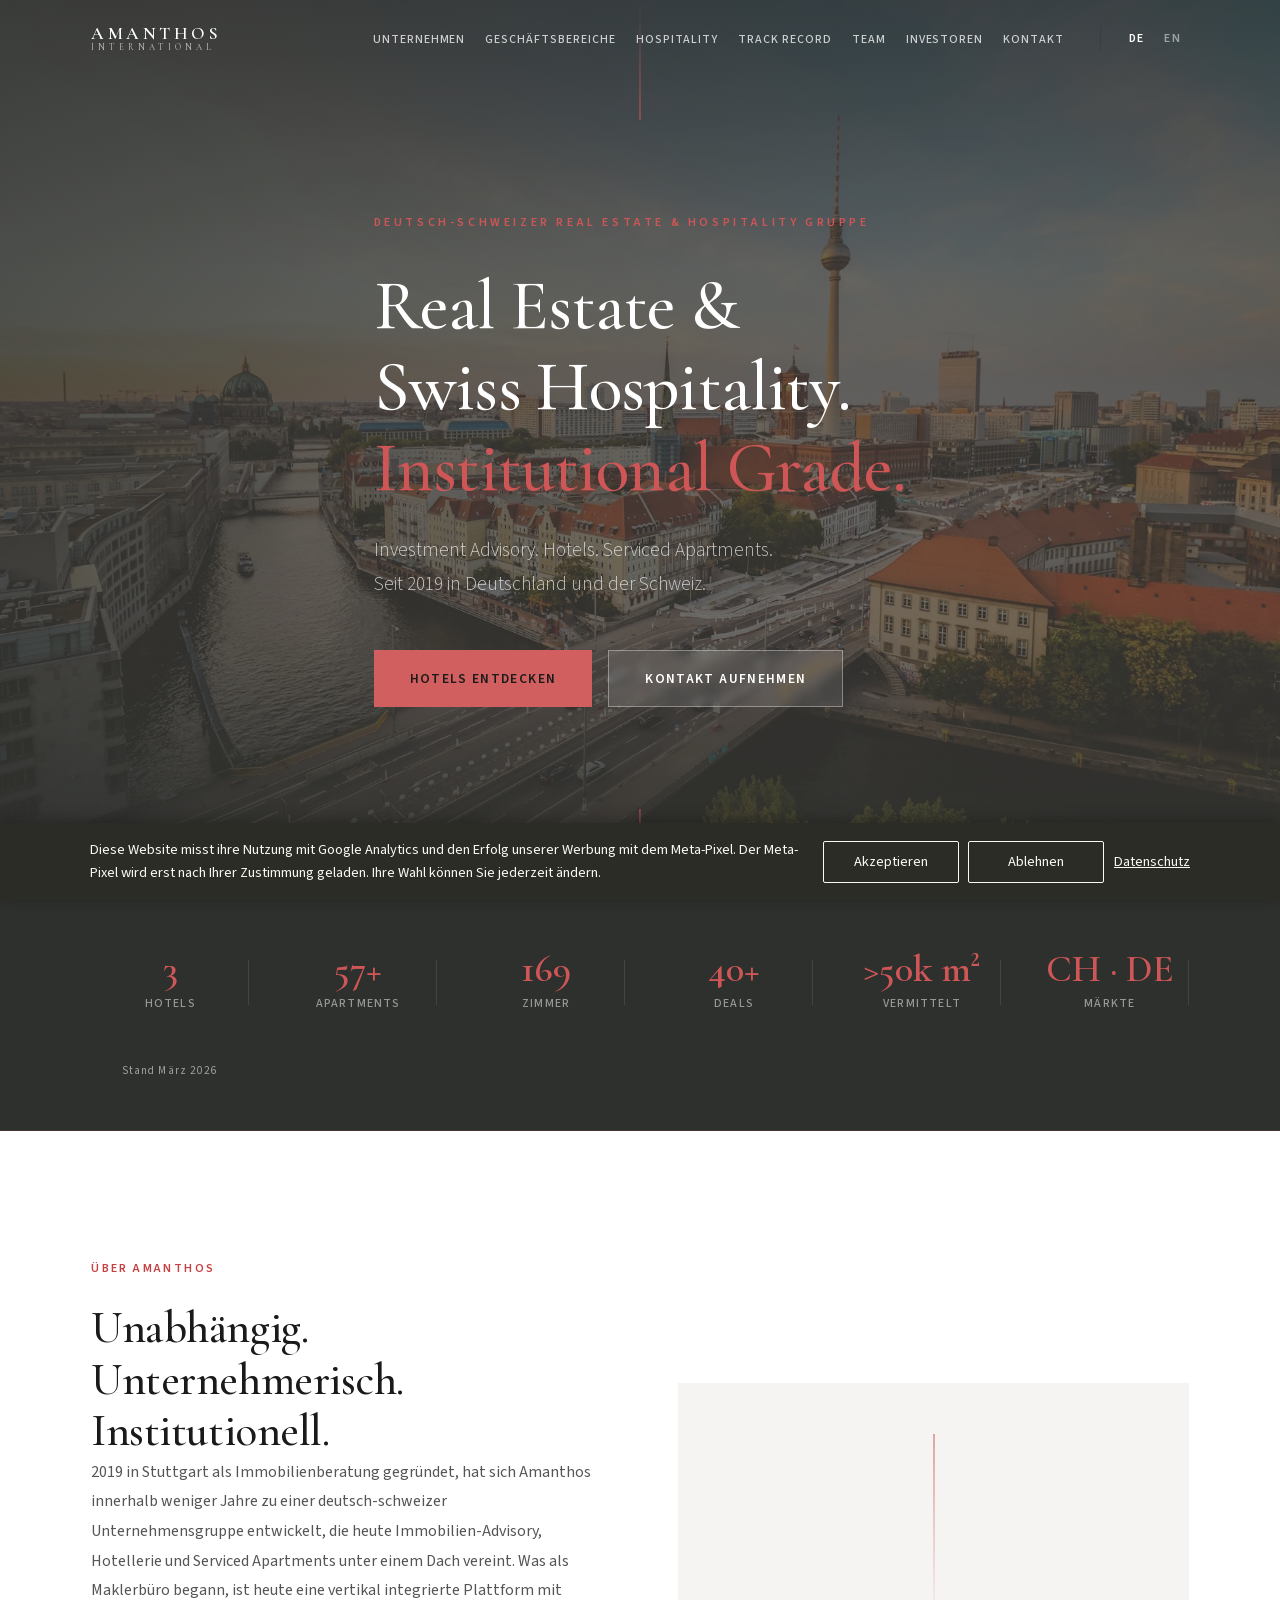
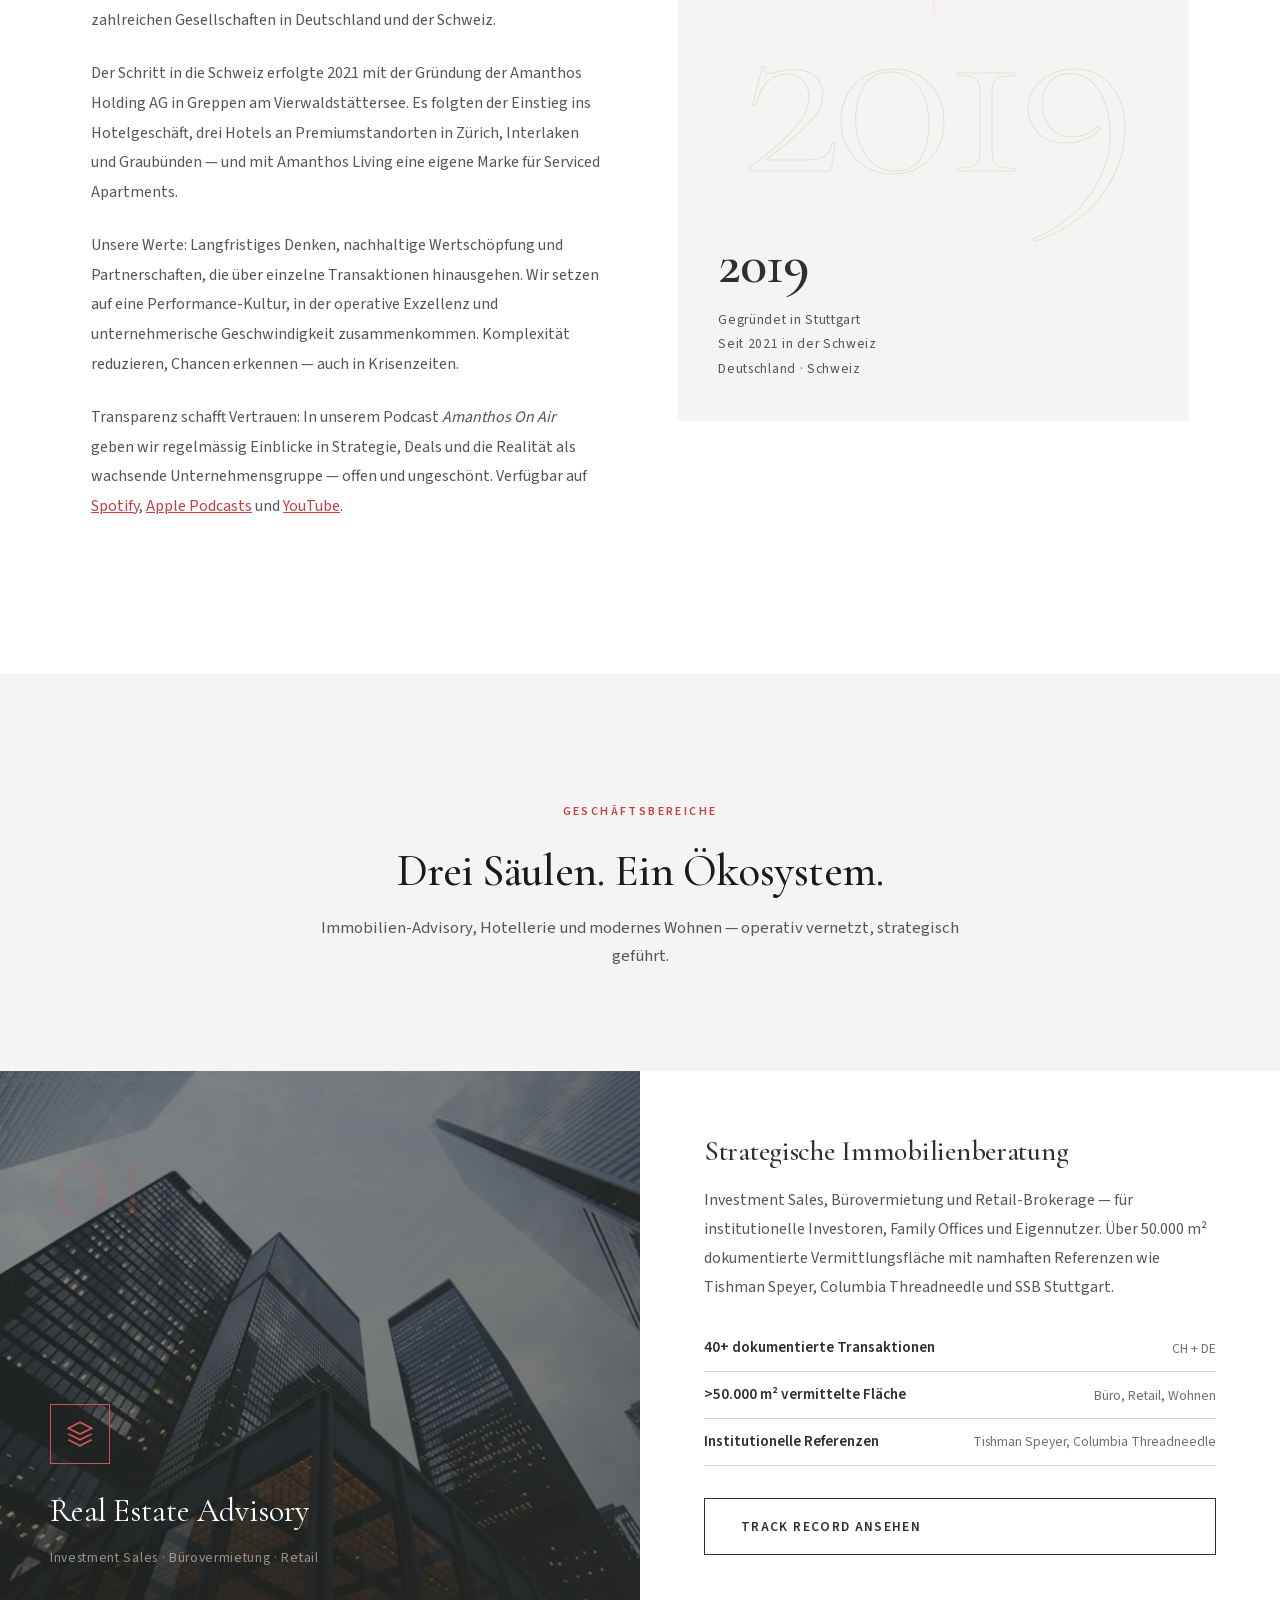
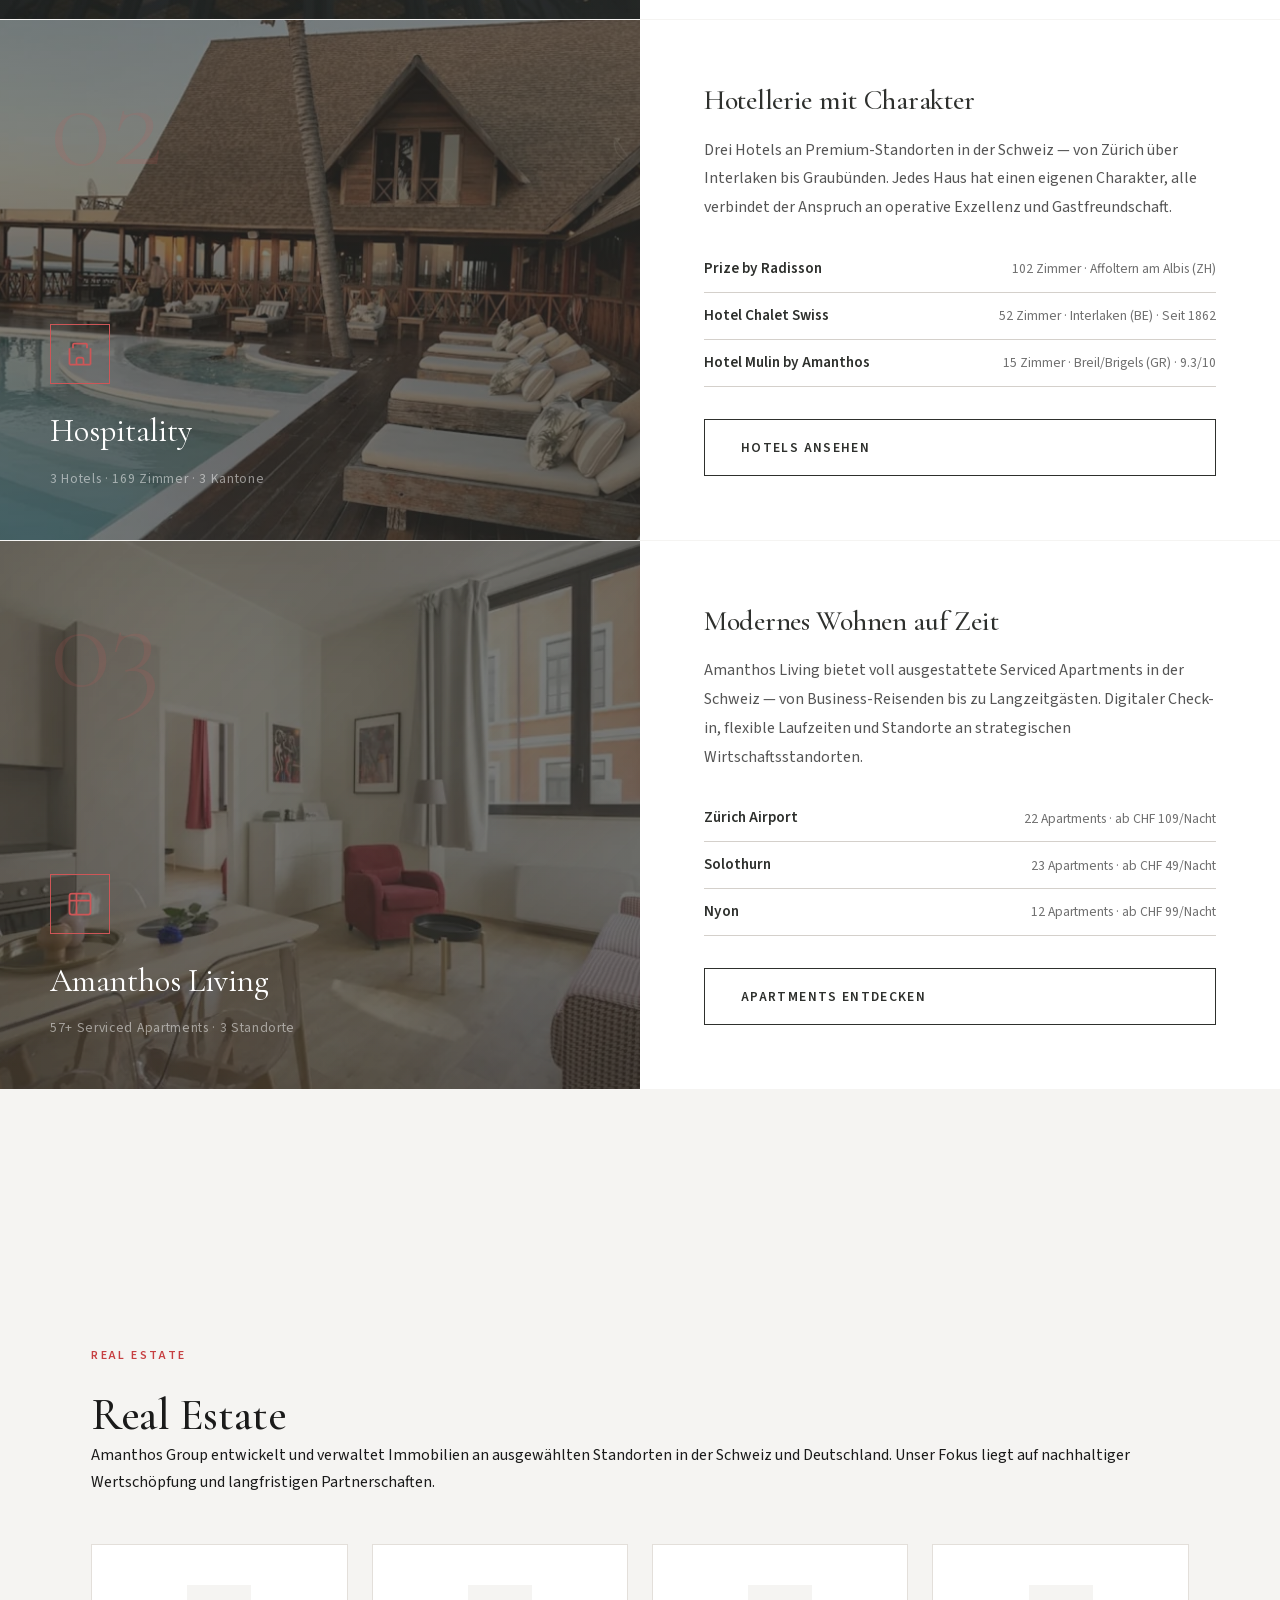
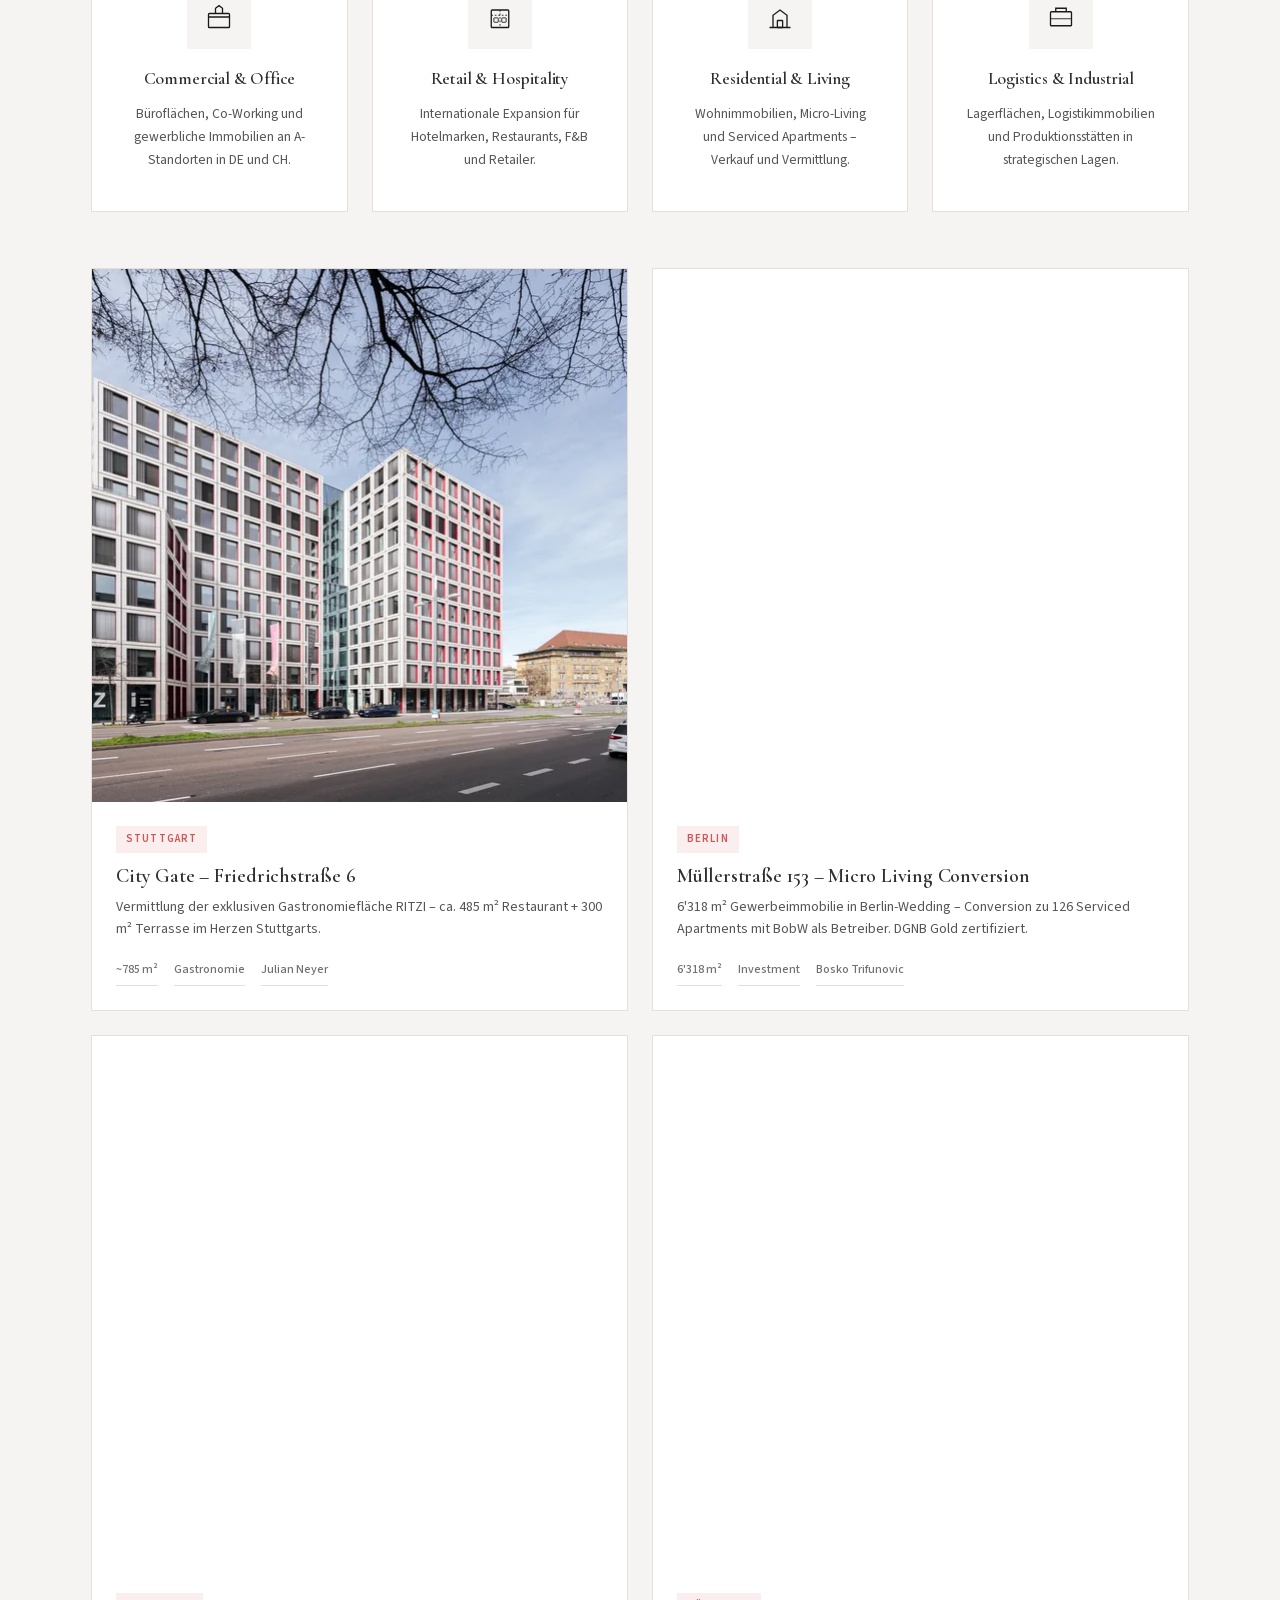
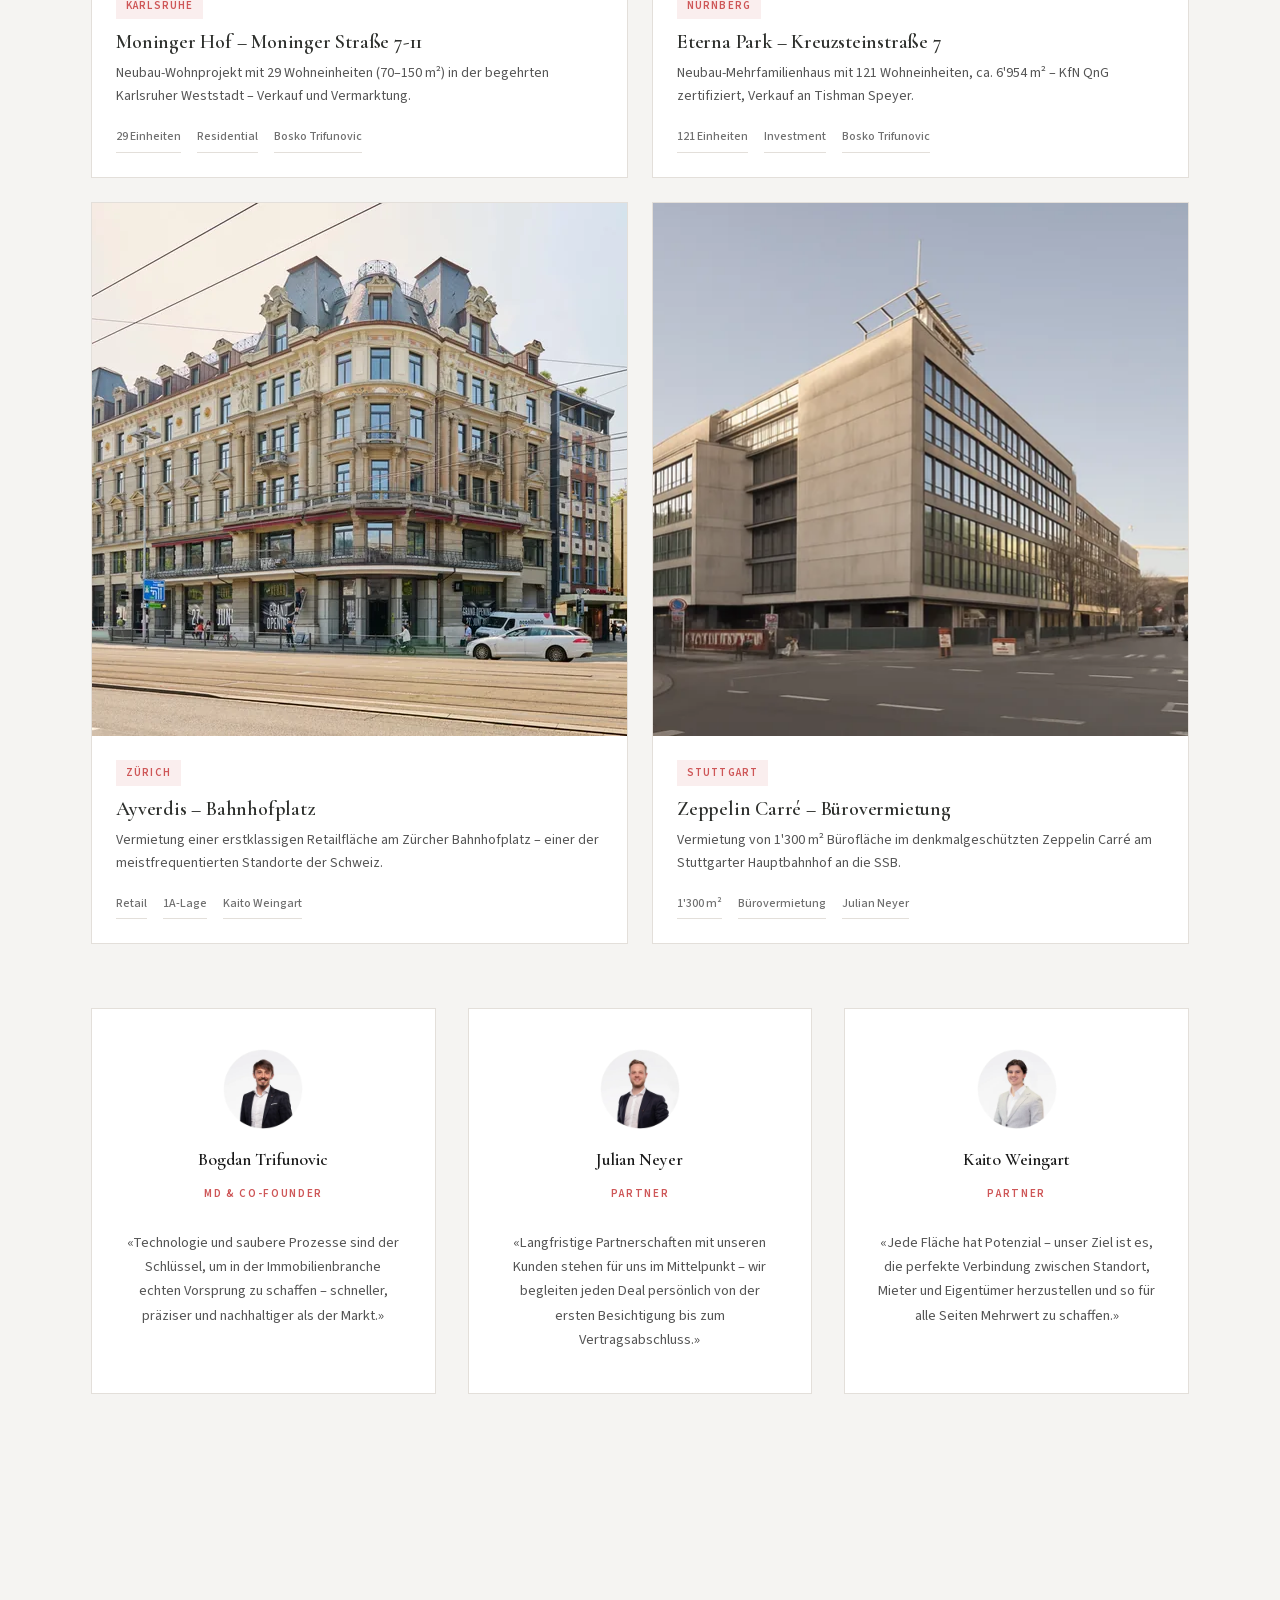
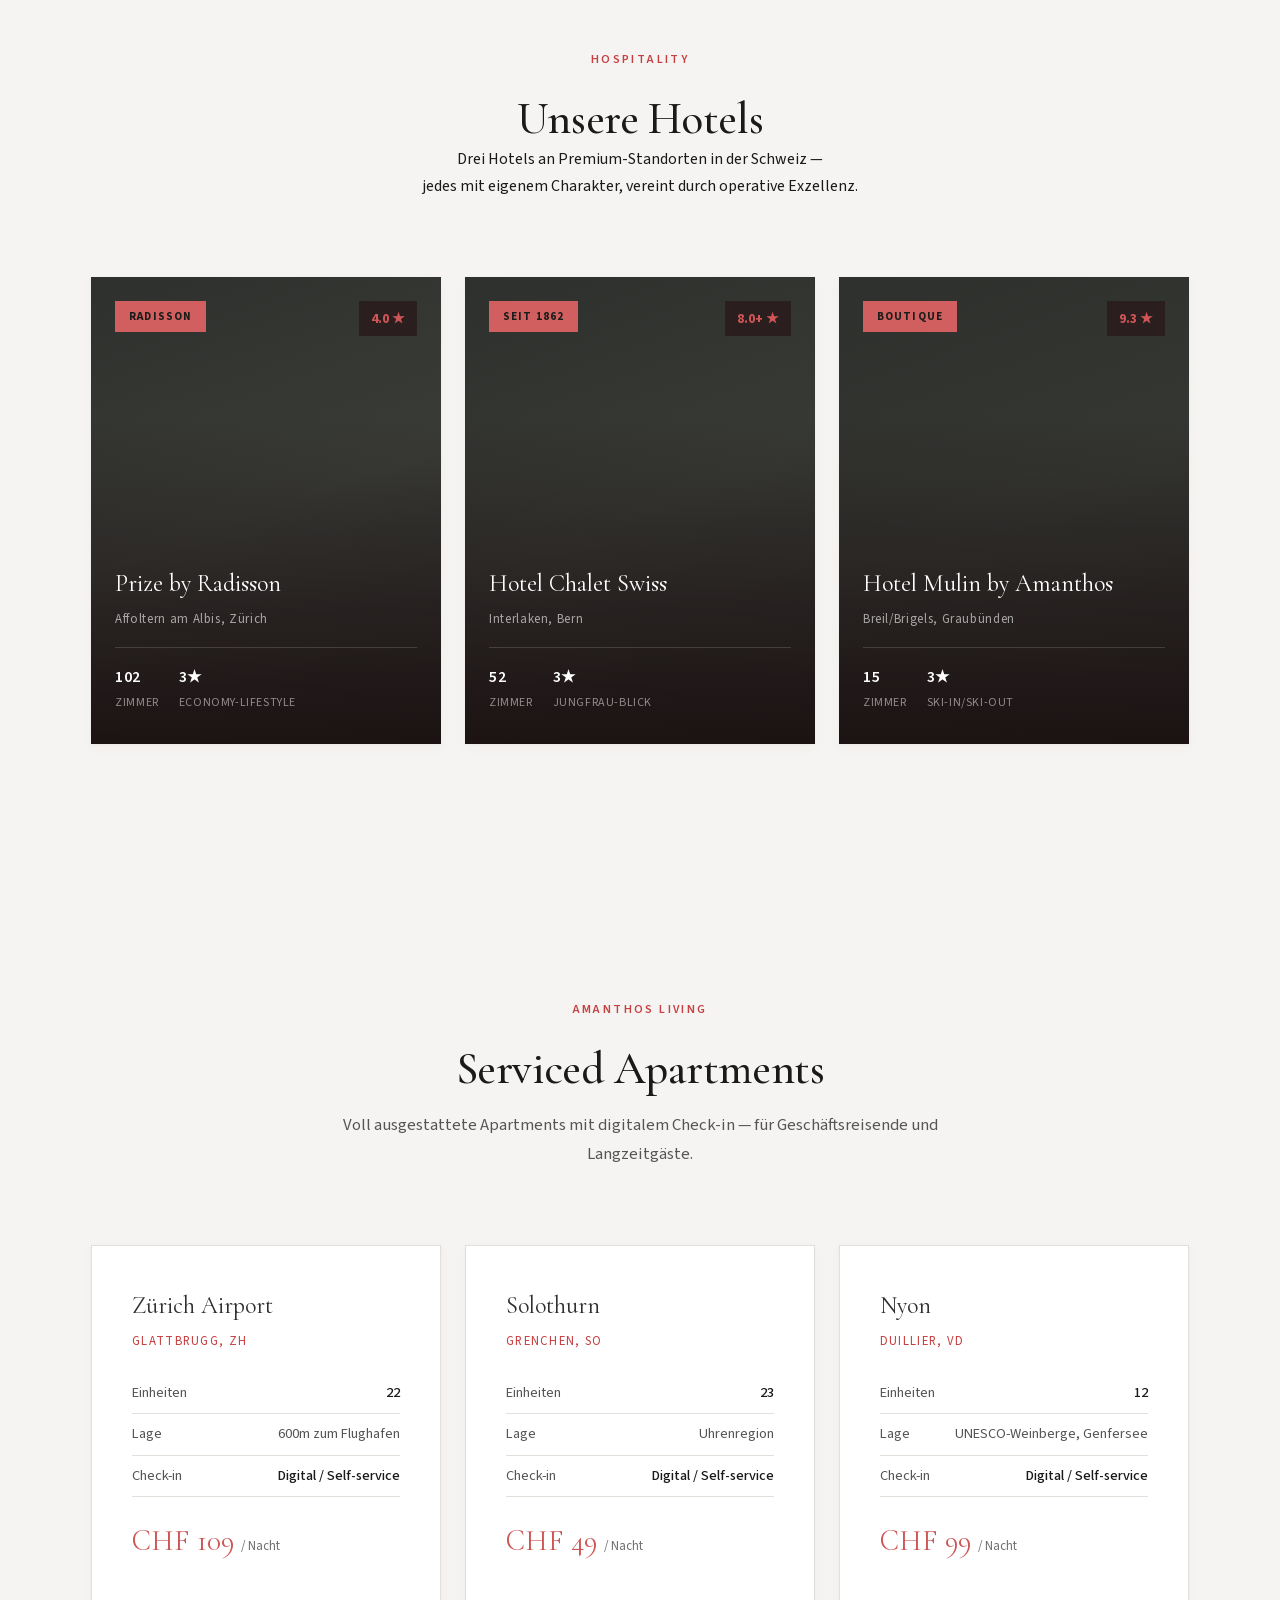
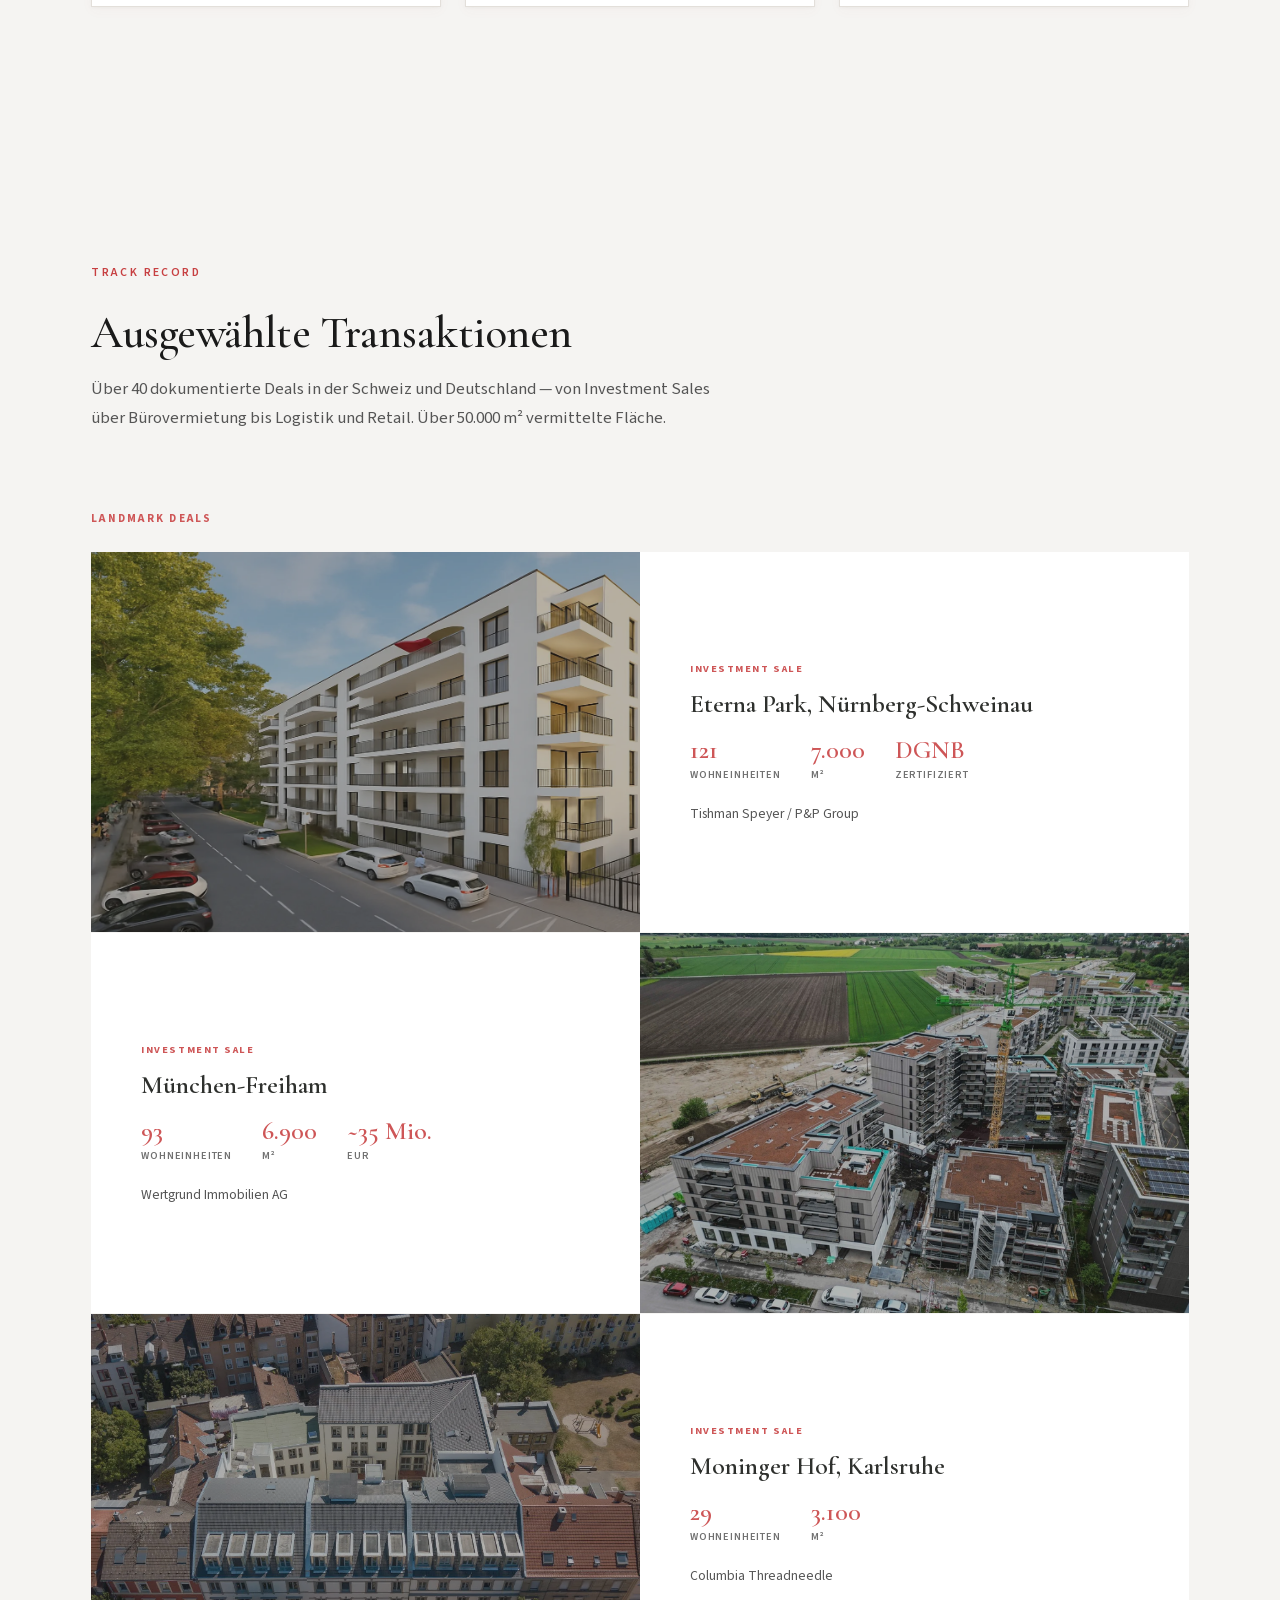
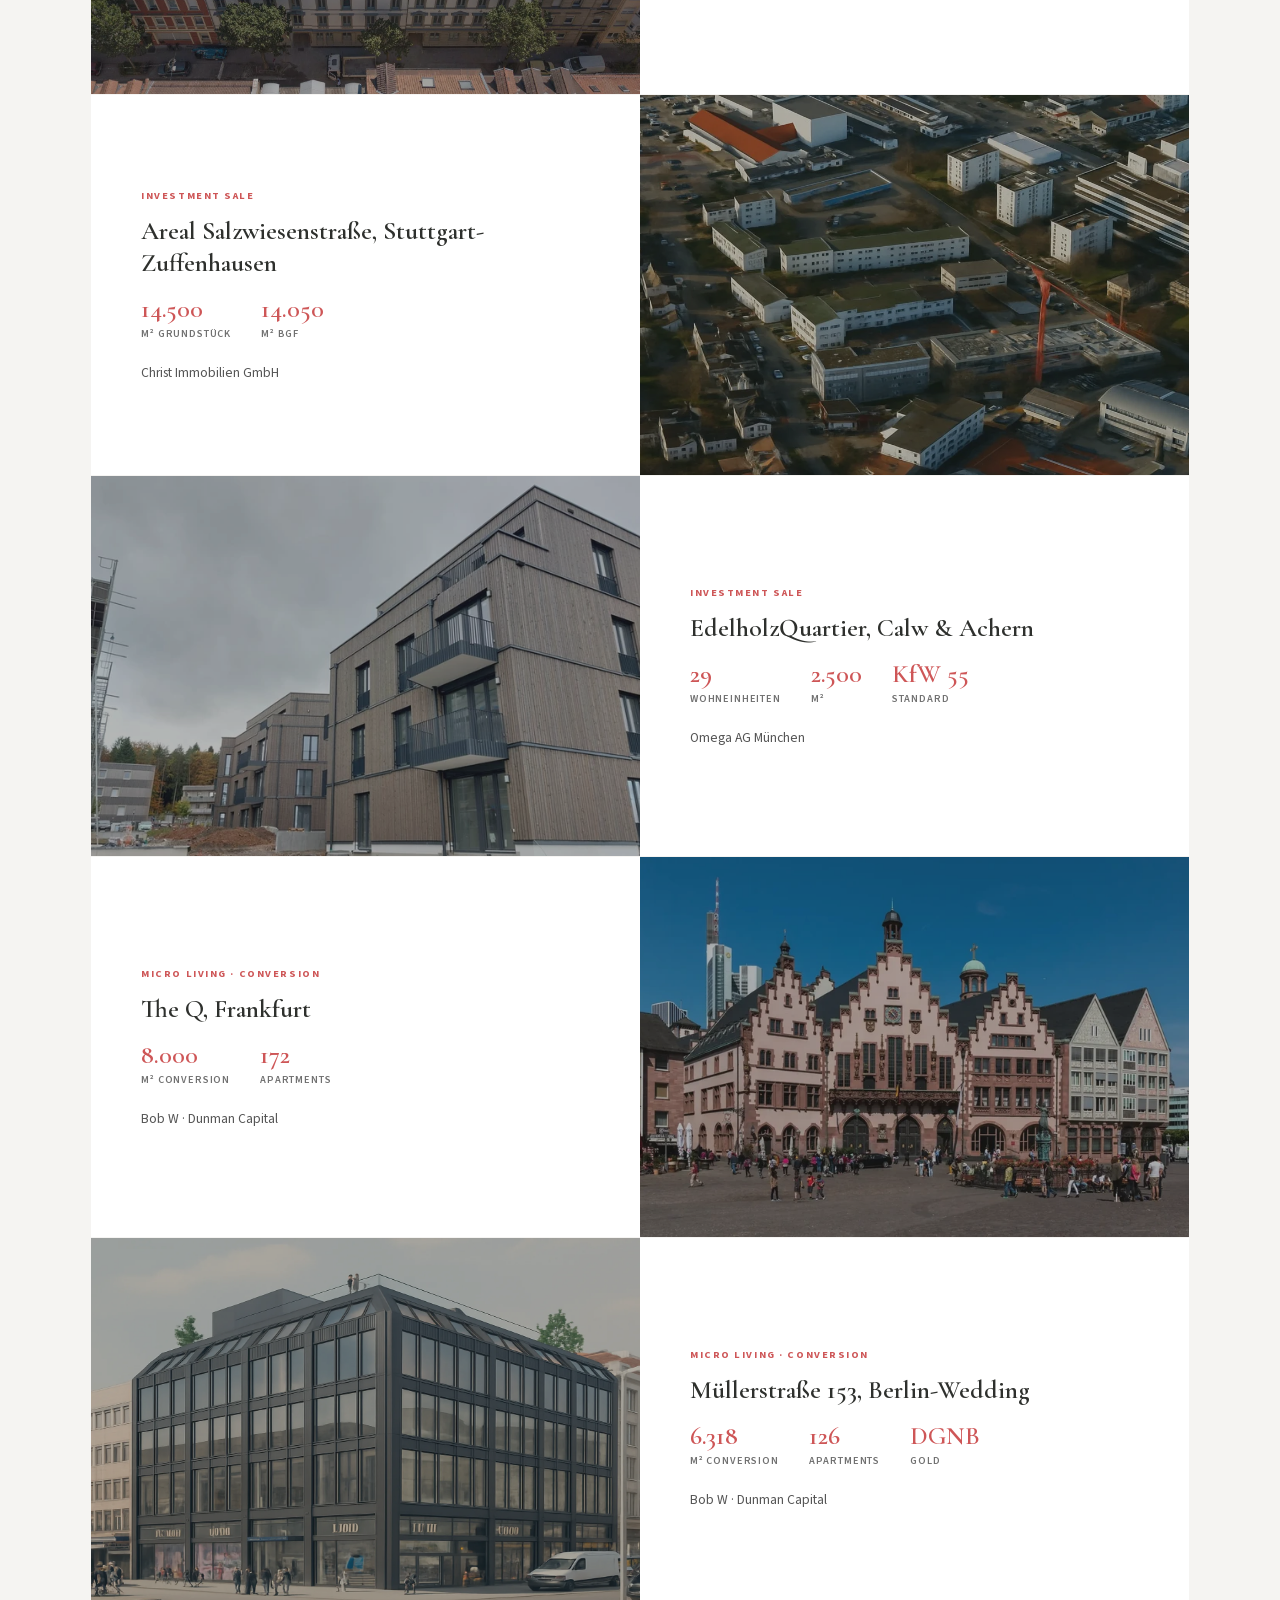
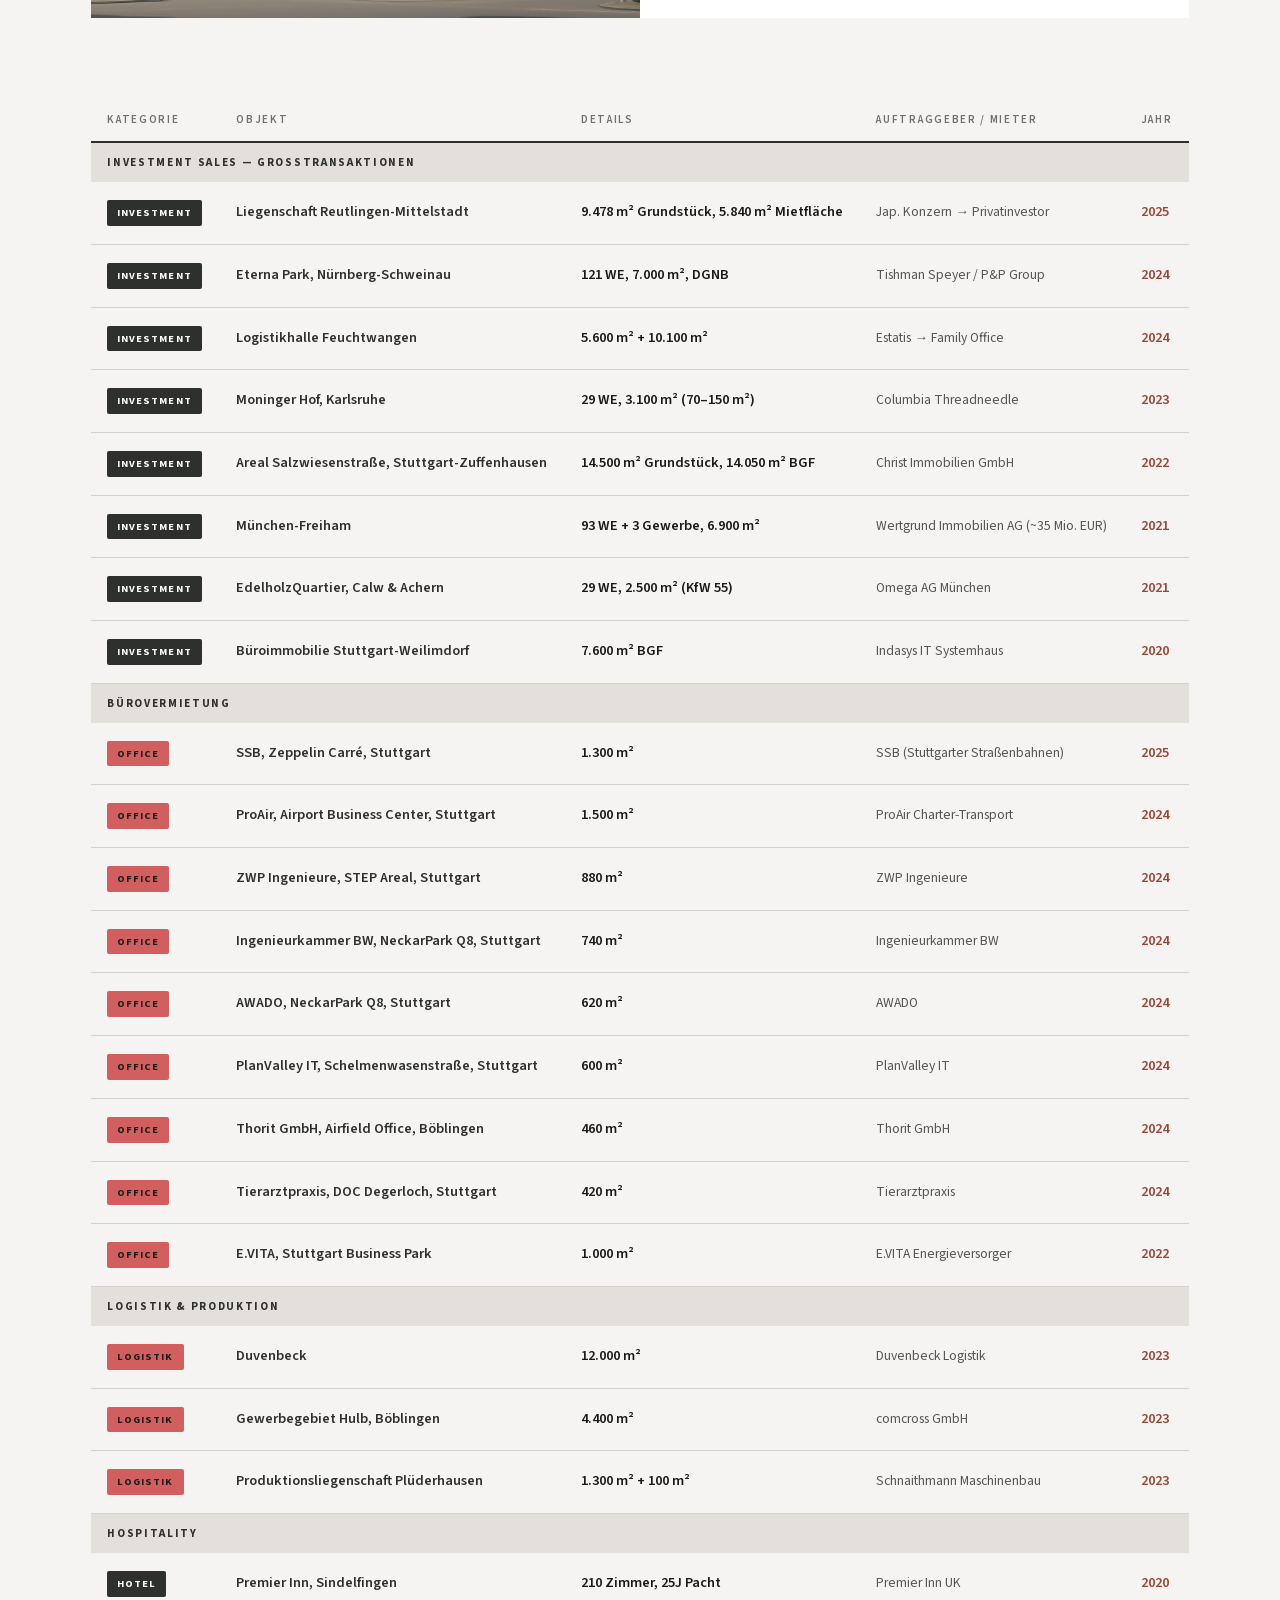
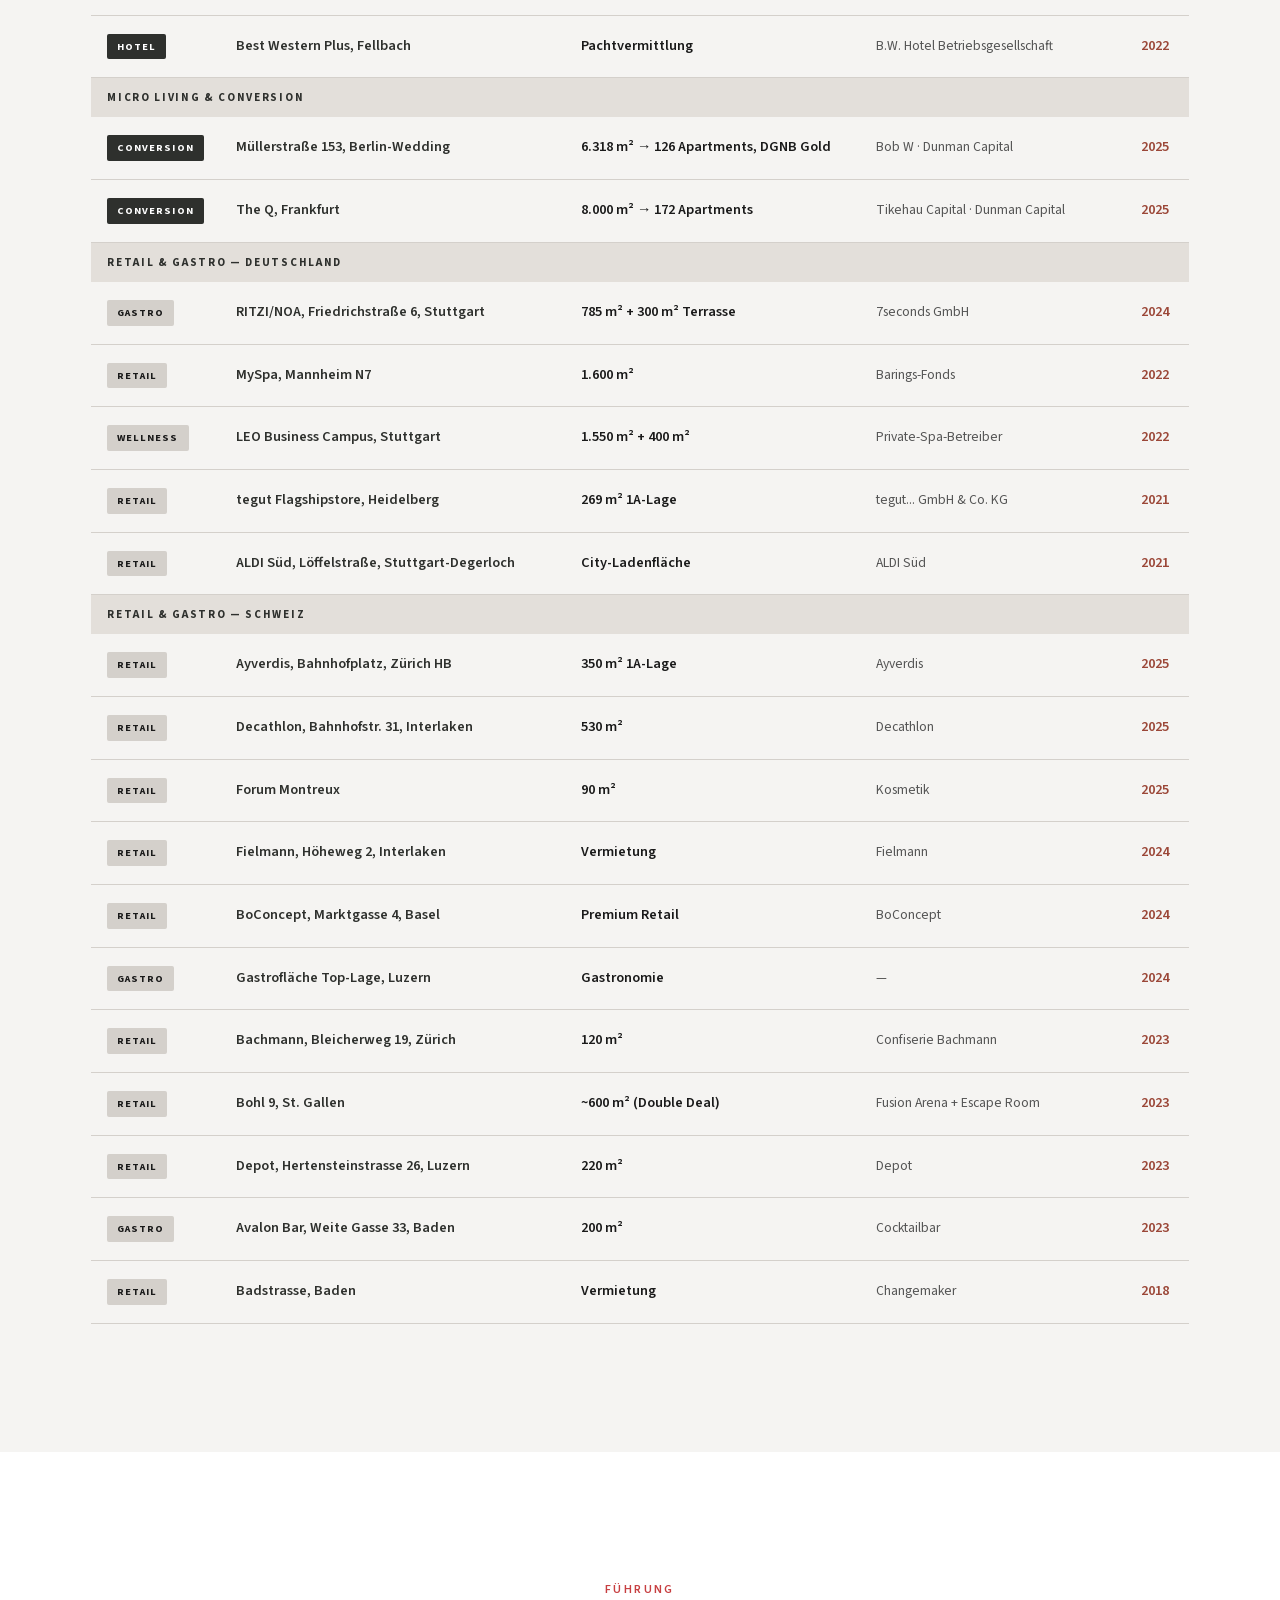
==== commit e54f3dec: "feat(geo): give the group site an Organization entity, canonical, OG and llms.txt www.amanthos.com w" ====
--- a/index.html
+++ b/index.html
@@ -3123,6 +3123,121 @@
           if (e && e.detail && e.detail.state === 'granted') { laden(); }
         });
       })();
+    </script>
+
+    <!-- Kanonische URL. Bis 10.09.2026 trug keine Seite dieser Domain ein Canonical. -->
+    <link rel="canonical" href="https://www.amanthos.com/">
+
+    <!-- Open Graph und Twitter Card. Fehlten bisher vollstaendig: ein geteilter Link
+         zeigte weder Bild noch Titel. images/og-image.jpg (1200x630) lag bereits im
+         Repo, war aber nirgends eingebunden. -->
+    <meta property="og:type" content="website">
+    <meta property="og:site_name" content="Amanthos International">
+    <meta property="og:locale" content="de_CH">
+    <meta property="og:locale:alternate" content="en_US">
+    <meta property="og:url" content="https://www.amanthos.com/">
+    <meta property="og:title" content="Amanthos International — Swiss Hospitality &amp; Real Estate">
+    <meta property="og:description" content="Amanthos International: Unabhängige Schweizer Immobilien- und Hospitality-Gruppe. Hotels, Serviced Apartments und Investment Advisory in der Schweiz und Deutschland.">
+    <meta property="og:image" content="https://www.amanthos.com/images/og-image.jpg">
+    <meta property="og:image:width" content="1200">
+    <meta property="og:image:height" content="630">
+    <meta property="og:image:alt" content="Amanthos International">
+    <meta name="twitter:card" content="summary_large_image">
+    <meta name="twitter:title" content="Amanthos International — Swiss Hospitality &amp; Real Estate">
+    <meta name="twitter:description" content="Amanthos International: Unabhängige Schweizer Immobilien- und Hospitality-Gruppe. Hotels, Serviced Apartments und Investment Advisory in der Schweiz und Deutschland.">
+    <meta name="twitter:image" content="https://www.amanthos.com/images/og-image.jpg">
+
+    <!-- Strukturierte Daten. Diese Domain trug bis 10.09.2026 keinen einzigen
+         JSON-LD-Block. Der Organization-Block ist der Anker, ueber den ein KI-System
+         die vier Marken als eine Firma erkennt.
+         Jede Zahl hier steht so auch im sichtbaren Text dieser Seite (Zimmerzahlen,
+         Gruendungsjahr) oder im Impressum (Adresse). Bewusst KEIN aggregateRating:
+         die Bewertungen auf dieser Seite stammen von OTA-Portalen, nicht von uns. -->
+    <script type="application/ld+json">
+    {
+      "@context": "https://schema.org",
+      "@type": "Organization",
+      "@id": "https://www.amanthos.com/#organization",
+      "name": "Amanthos International",
+      "alternateName": "Amanthos Group",
+      "url": "https://www.amanthos.com/",
+      "logo": {
+        "@type": "ImageObject",
+        "url": "https://www.amanthos.com/images/Amanthos-Group-Primary-Logo-Horizontal.png",
+        "width": 1000,
+        "height": 1000
+      },
+      "image": "https://www.amanthos.com/images/og-image.jpg",
+      "description": "Unabhängige Schweizer Immobilien- und Hospitality-Gruppe. Hotels, Serviced Apartments und Investment Advisory in der Schweiz und Deutschland.",
+      "foundingDate": "2019",
+      "foundingLocation": {
+        "@type": "Place",
+        "name": "Stuttgart, Deutschland"
+      },
+      "address": {
+        "@type": "PostalAddress",
+        "streetAddress": "Früemattli 1",
+        "postalCode": "6404",
+        "addressLocality": "Greppen",
+        "addressCountry": "CH"
+      },
+      "telephone": "+41 41 562 34 87",
+      "email": "info@amanthos.com",
+      "areaServed": [
+        { "@type": "Country", "name": "Schweiz" },
+        { "@type": "Country", "name": "Deutschland" }
+      ],
+      "sameAs": [
+        "https://www.youtube.com/@Amanthos",
+        "https://open.spotify.com/show/6a63xIm7fo9eEtzLNaXzO0",
+        "https://podcasts.apple.com/us/podcast/amanthos-on-air/id1538292784"
+      ],
+      "subOrganization": [
+        {
+          "@type": "Hotel",
+          "name": "Prize by Radisson",
+          "alternateName": "Prize by Radisson, Zurich Affoltern am Albis",
+          "url": "https://www.radissonhotels.com/de-de/hotels/prize-by-radisson-affoltern-am-albis",
+          "numberOfRooms": 102,
+          "address": {
+            "@type": "PostalAddress",
+            "addressLocality": "Affoltern am Albis",
+            "addressRegion": "ZH",
+            "addressCountry": "CH"
+          }
+        },
+        {
+          "@type": "Hotel",
+          "name": "Hotel Chalet Swiss",
+          "url": "https://chalet-swiss.ch/",
+          "numberOfRooms": 52,
+          "address": {
+            "@type": "PostalAddress",
+            "addressLocality": "Interlaken",
+            "addressRegion": "BE",
+            "addressCountry": "CH"
+          }
+        },
+        {
+          "@type": "Hotel",
+          "name": "Hotel Mulin by Amanthos",
+          "url": "https://hotelmulin.ch/",
+          "numberOfRooms": 15,
+          "address": {
+            "@type": "PostalAddress",
+            "addressLocality": "Breil/Brigels",
+            "addressRegion": "GR",
+            "addressCountry": "CH"
+          }
+        },
+        {
+          "@type": "Organization",
+          "name": "Amanthos Living",
+          "url": "https://www.amanthosliving.com/",
+          "description": "Marke der Gruppe für Serviced Apartments an drei Schweizer Standorten: Zürich Airport, Solothurn/Grenchen und Nyon/Duillier."
+        }
+      ]
+    }
     </script>
 </head>
 <body>
@@ -3650,13 +3765,13 @@
                 <ul class="pillar__details">
                     <li>
                         <strong>Zürich Airport</strong>
-                        <span data-de="">22 Apartments · ab CHF 129/Nacht</span>
-                        <span data-en="">22 Apartments · from CHF 129/night</span>
+                        <span data-de="">22 Apartments · ab CHF 109/Nacht</span>
+                        <span data-en="">22 Apartments · from CHF 109/night</span>
                     </li>
                     <li>
                         <strong>Solothurn</strong>
-                        <span data-de="">23 Apartments · ab CHF 105/Nacht</span>
-                        <span data-en="">23 Apartments · from CHF 105/night</span>
+                        <span data-de="">23 Apartments · ab CHF 49/Nacht</span>
+                        <span data-en="">23 Apartments · from CHF 49/night</span>
                     </li>
                     <li>
                         <strong>Nyon</strong>
@@ -3968,7 +4083,7 @@
                         <li><span data-de="">Lage</span><span data-en="">Location</span> <span data-de="">600m zum Flughafen</span><span data-en="">600m to airport</span></li>
                         <li><span>Check-in</span> <span>Digital / Self-service</span></li>
                     </ul>
-                    <div class="apt-card__price">CHF 129 <span class="apt-card__price-unit" data-de="">/ Nacht</span><span class="apt-card__price-unit" data-en="">/ Night</span></div>
+                    <div class="apt-card__price">CHF 109 <span class="apt-card__price-unit" data-de="">/ Nacht</span><span class="apt-card__price-unit" data-en="">/ Night</span></div>
                 </a>
                 <a href="https://amanthosliving.com/" target="_blank" rel="noopener" class="apt-card reveal reveal-delay-1 visible" style="text-decoration:none;color:inherit;display:block;">
                     <div class="apt-card__location">Solothurn</div>
@@ -3978,7 +4093,7 @@
                         <li><span data-de="">Lage</span><span data-en="">Location</span> <span data-de="">Uhrenregion</span><span data-en="">Watch region</span></li>
                         <li><span>Check-in</span> <span>Digital / Self-service</span></li>
                     </ul>
-                    <div class="apt-card__price">CHF 105 <span class="apt-card__price-unit" data-de="">/ Nacht</span><span class="apt-card__price-unit" data-en="">/ Night</span></div>
+                    <div class="apt-card__price">CHF 49 <span class="apt-card__price-unit" data-de="">/ Nacht</span><span class="apt-card__price-unit" data-en="">/ Night</span></div>
                 </a>
                 <a href="https://amanthosliving.com/" target="_blank" rel="noopener" class="apt-card reveal reveal-delay-2 visible" style="text-decoration:none;color:inherit;display:block;">
                     <div class="apt-card__location">Nyon</div>
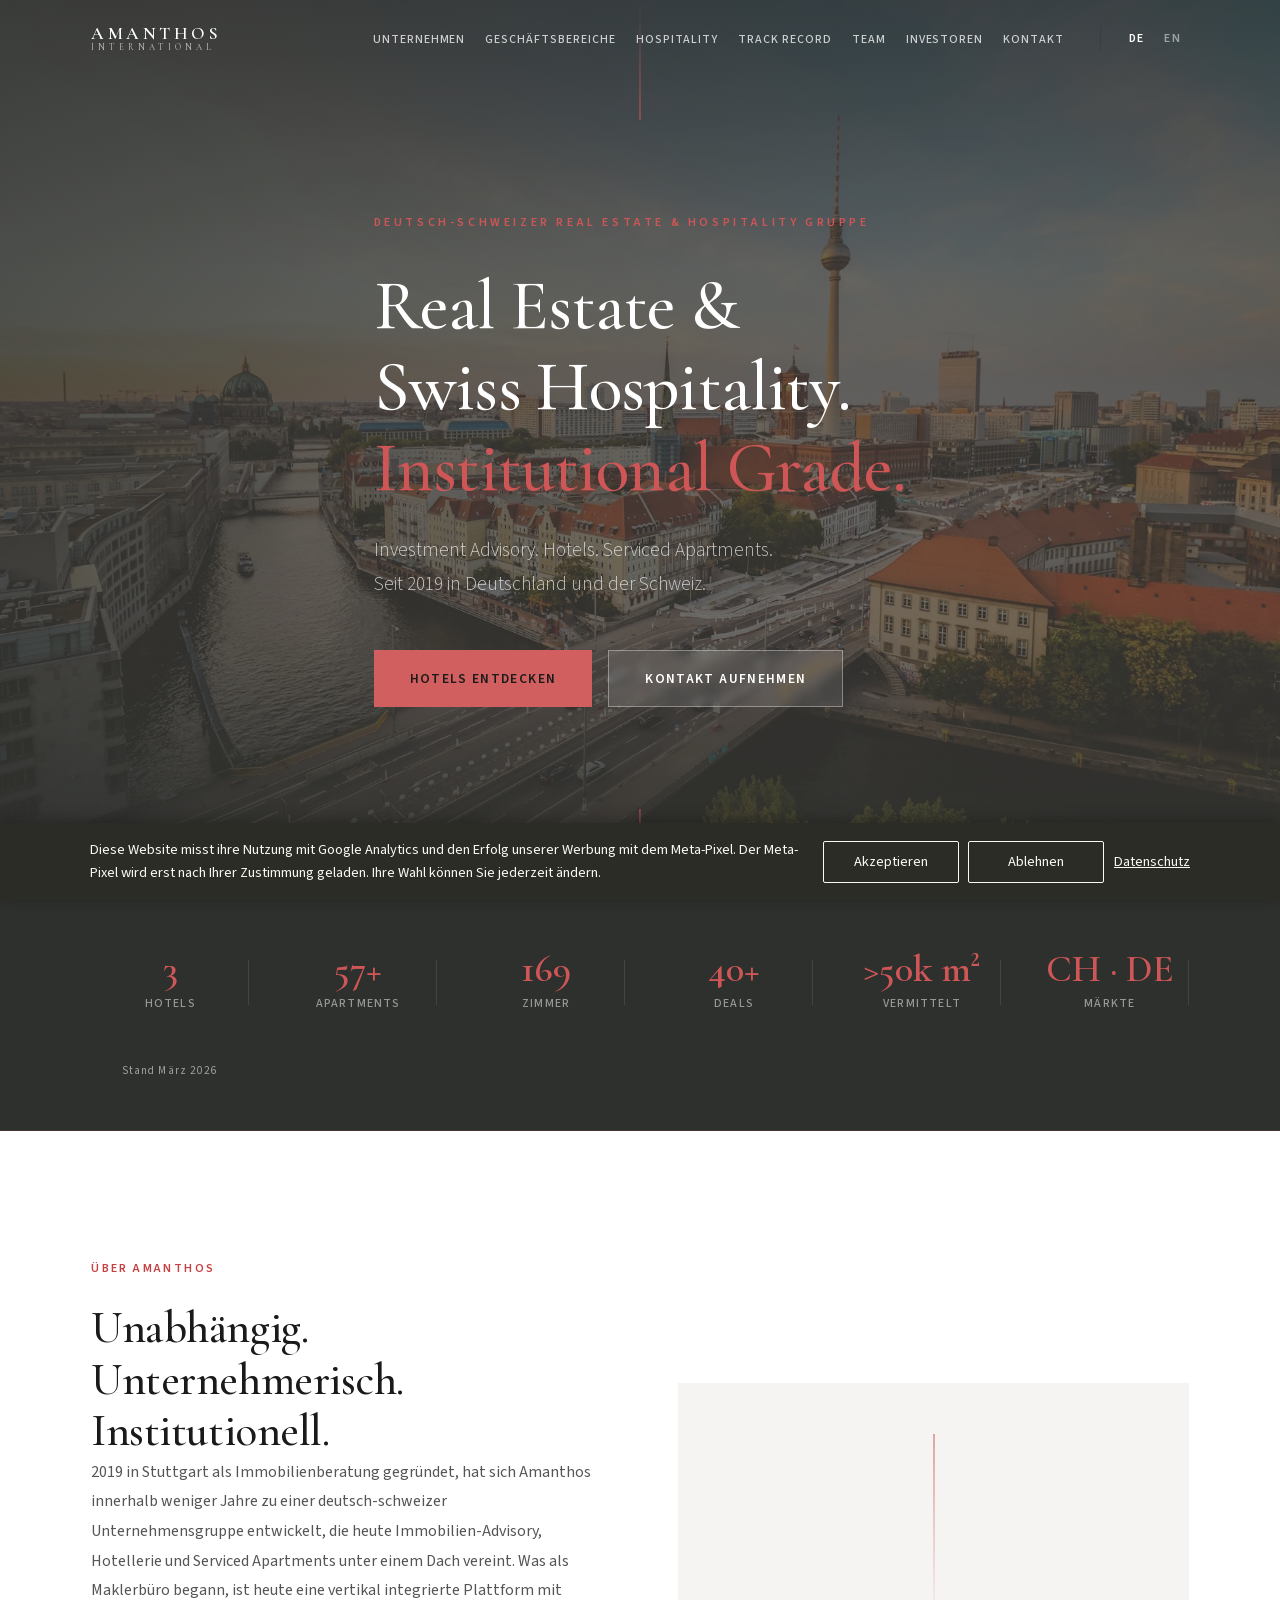
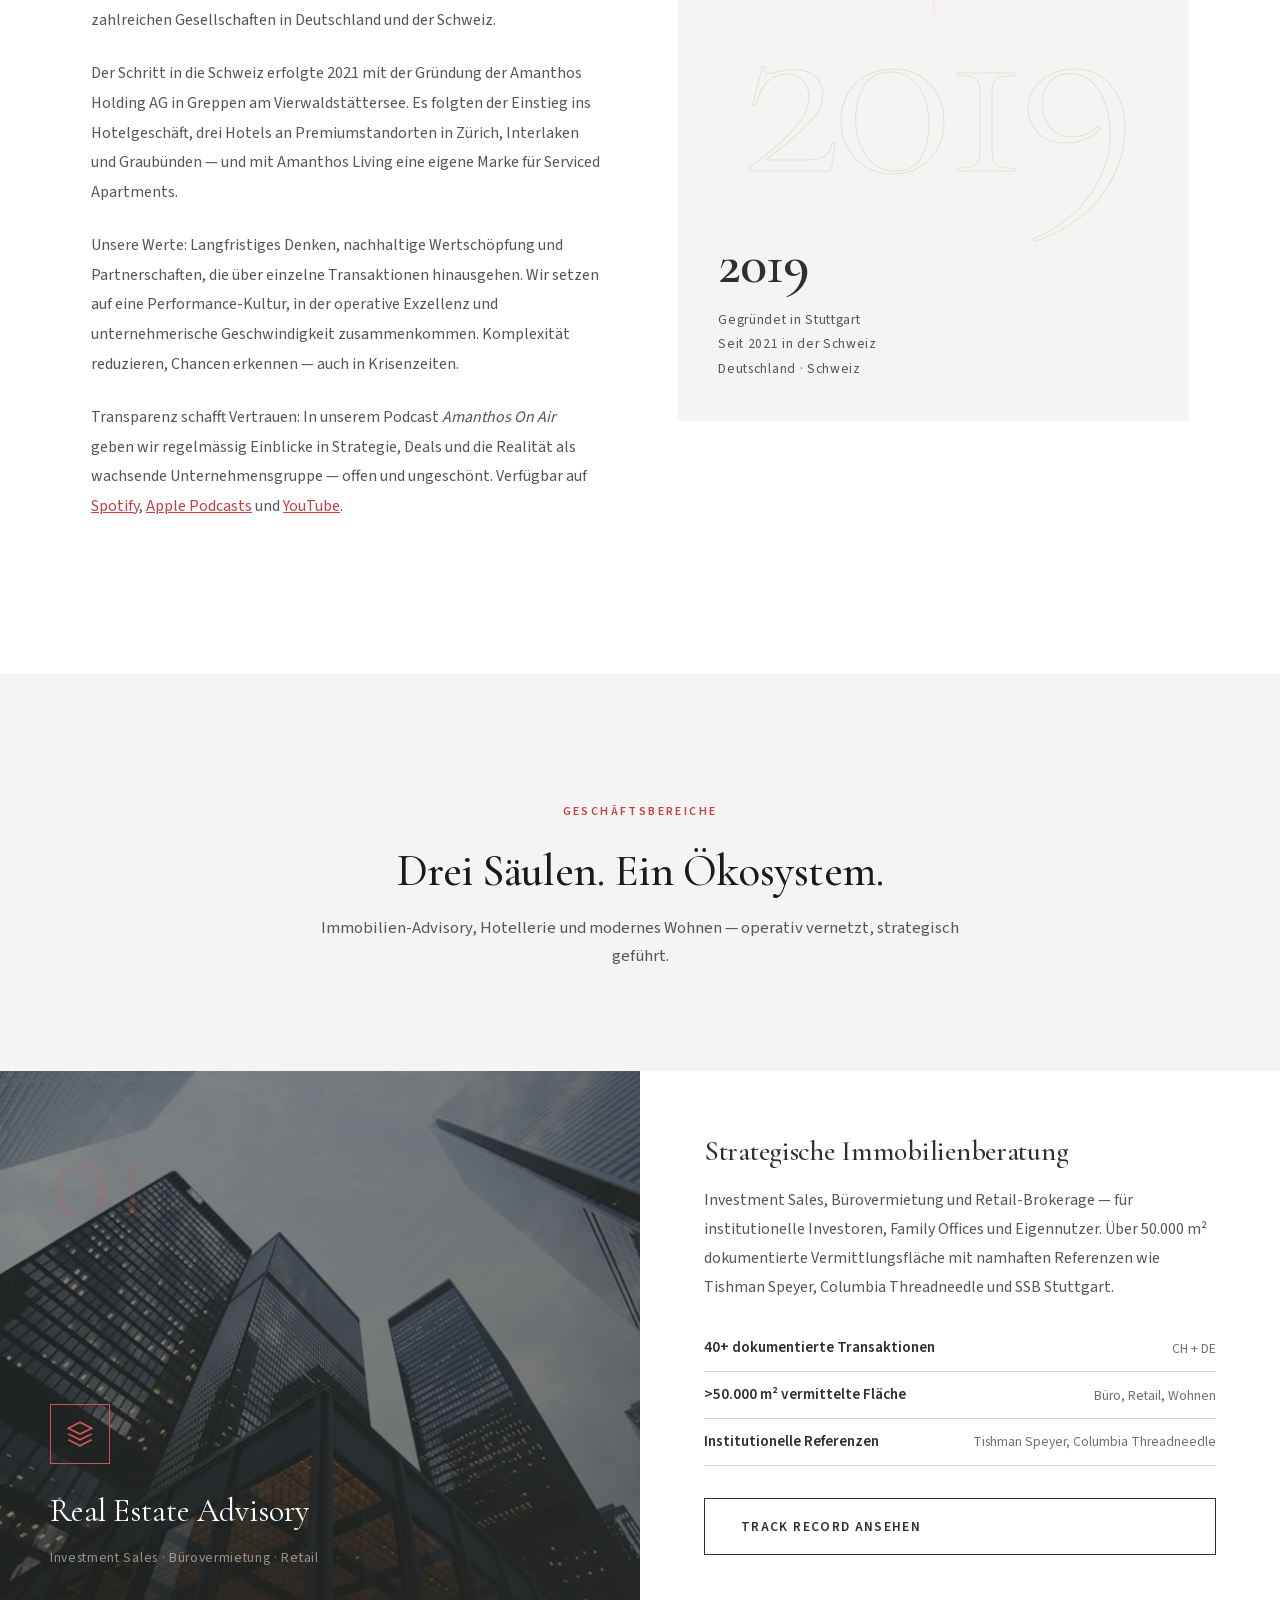
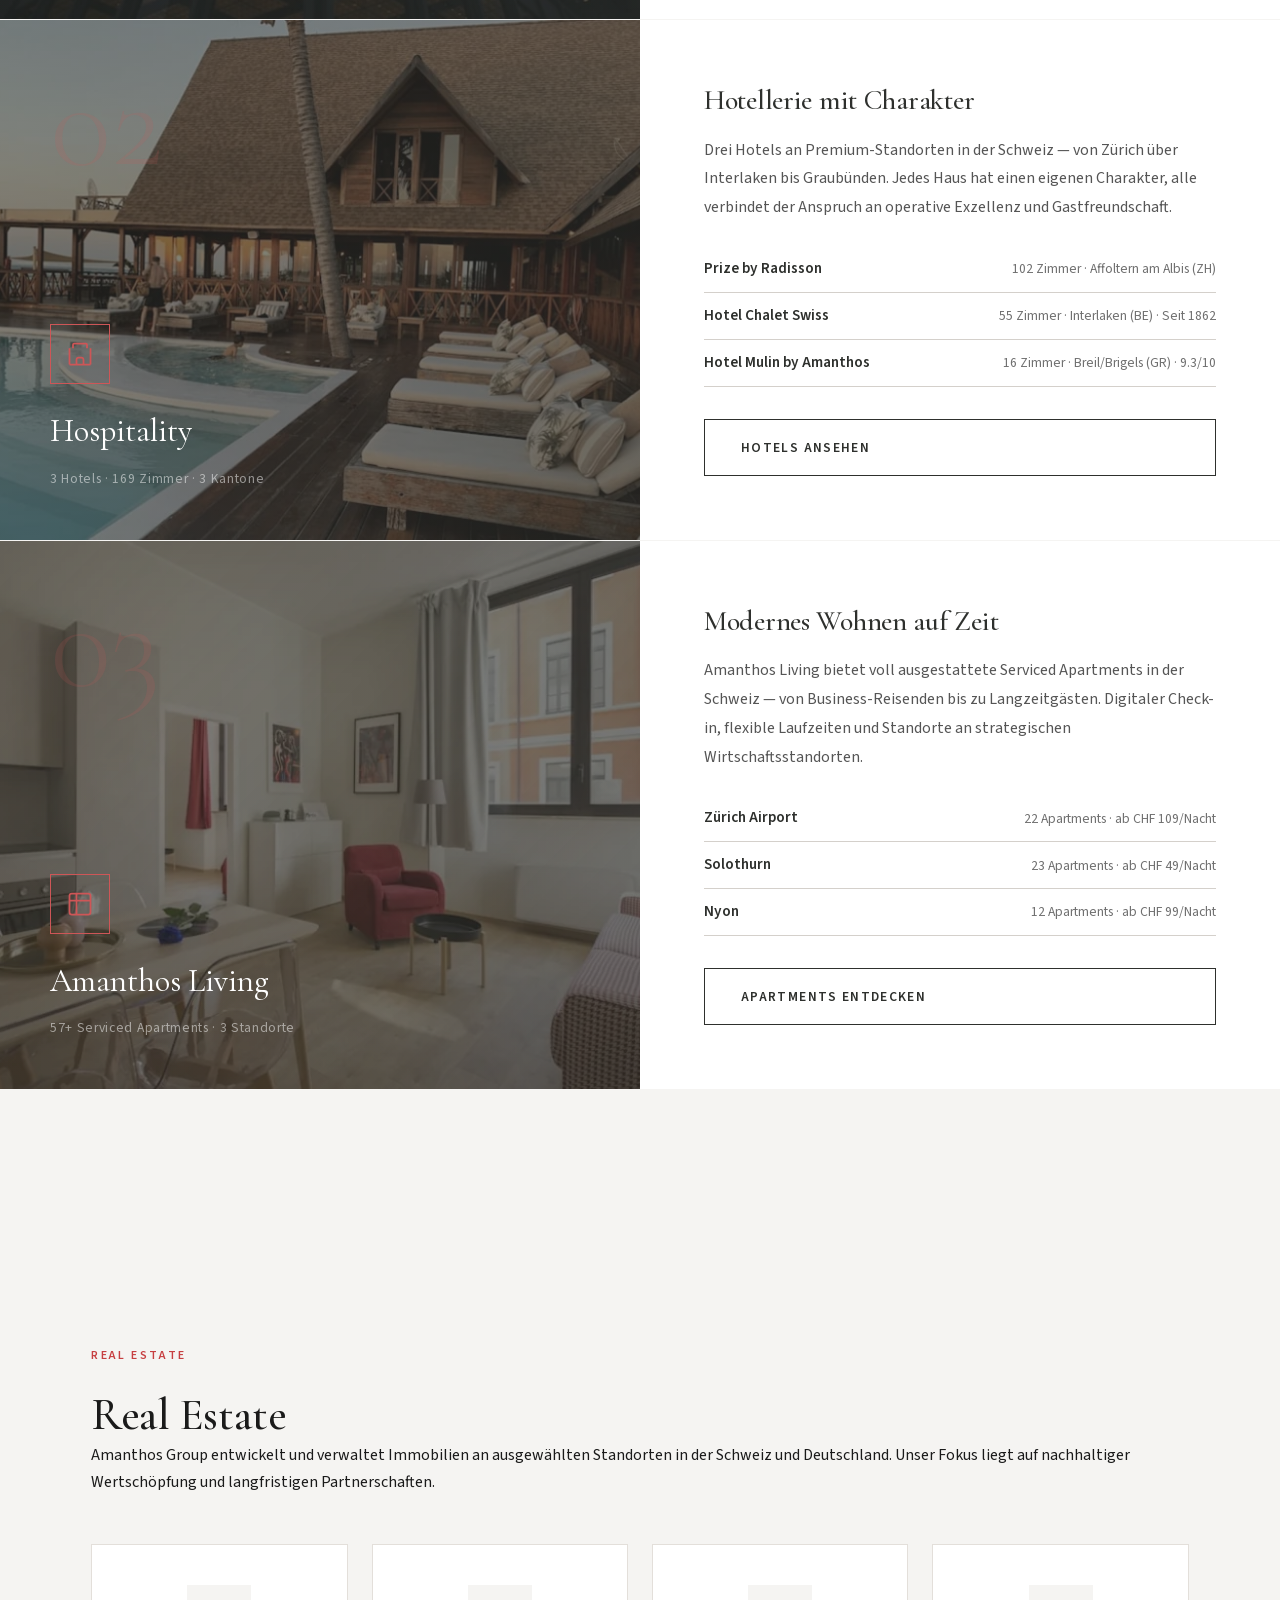
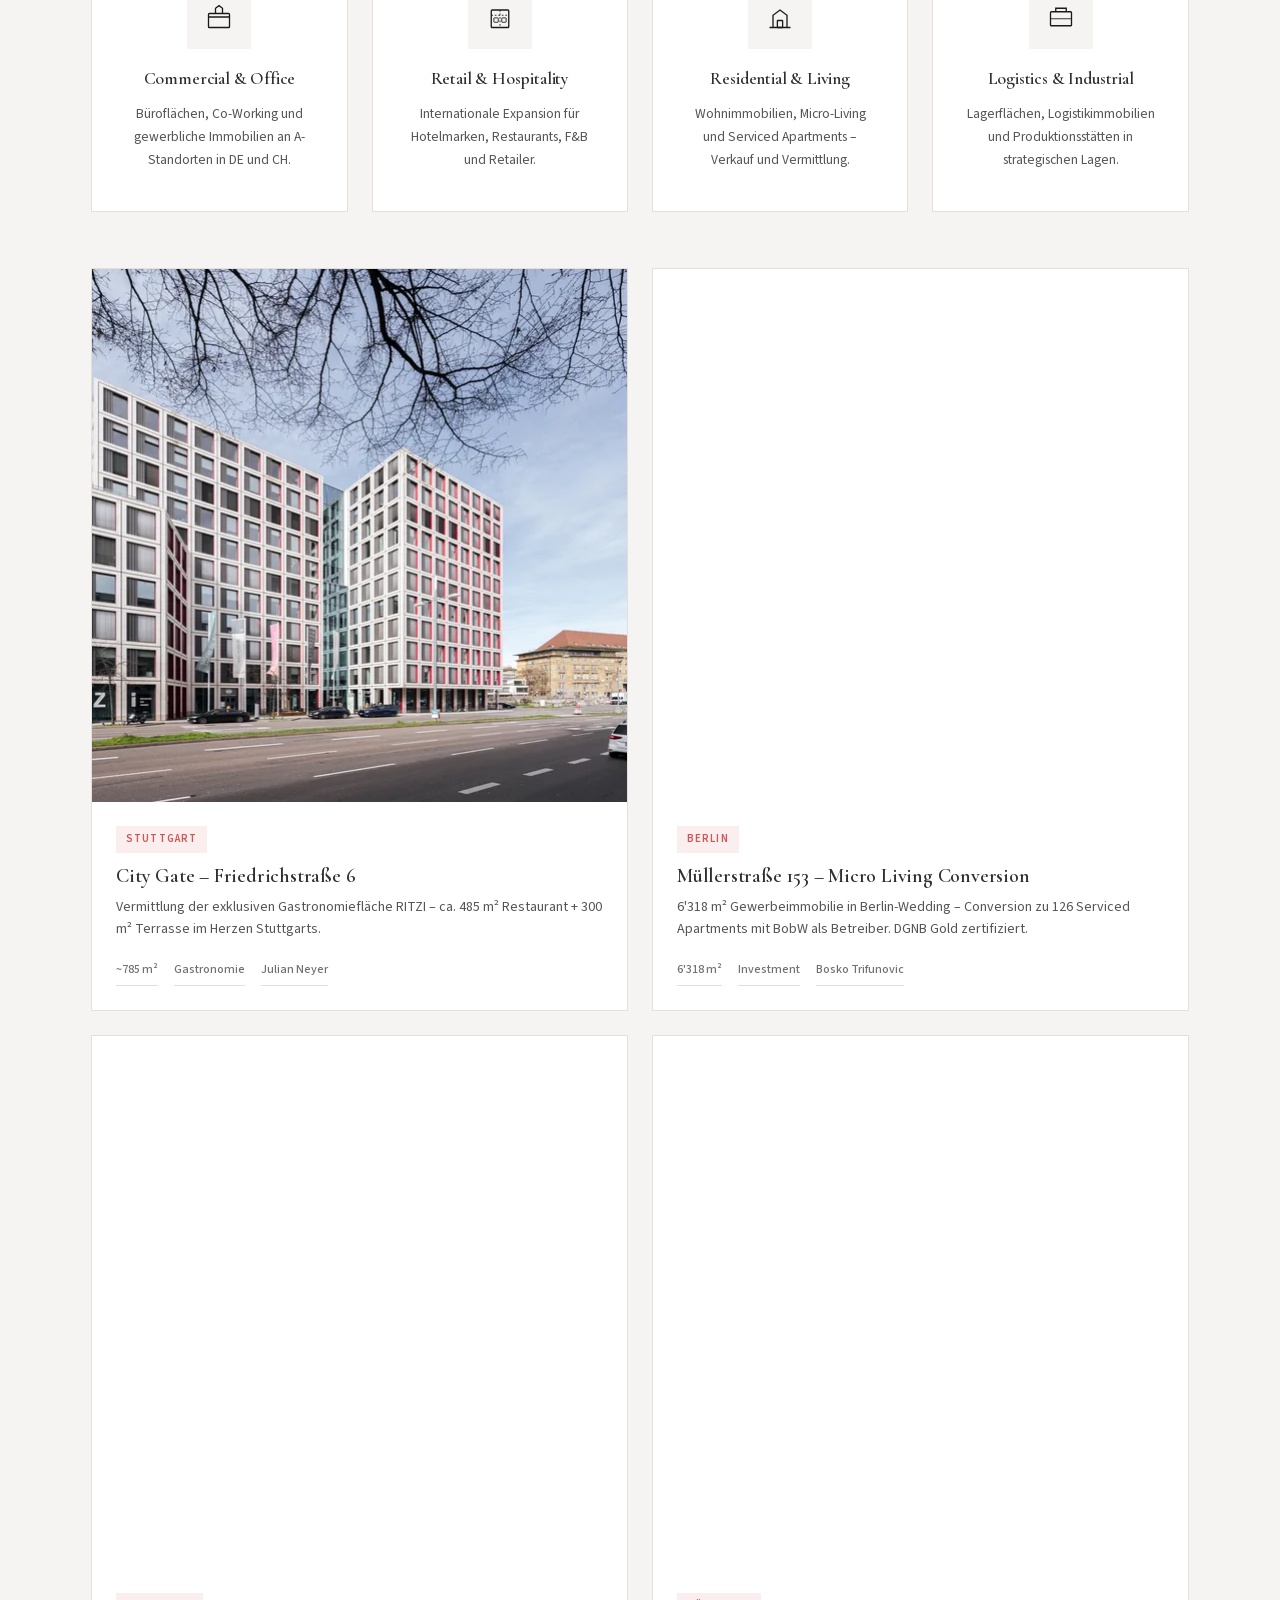
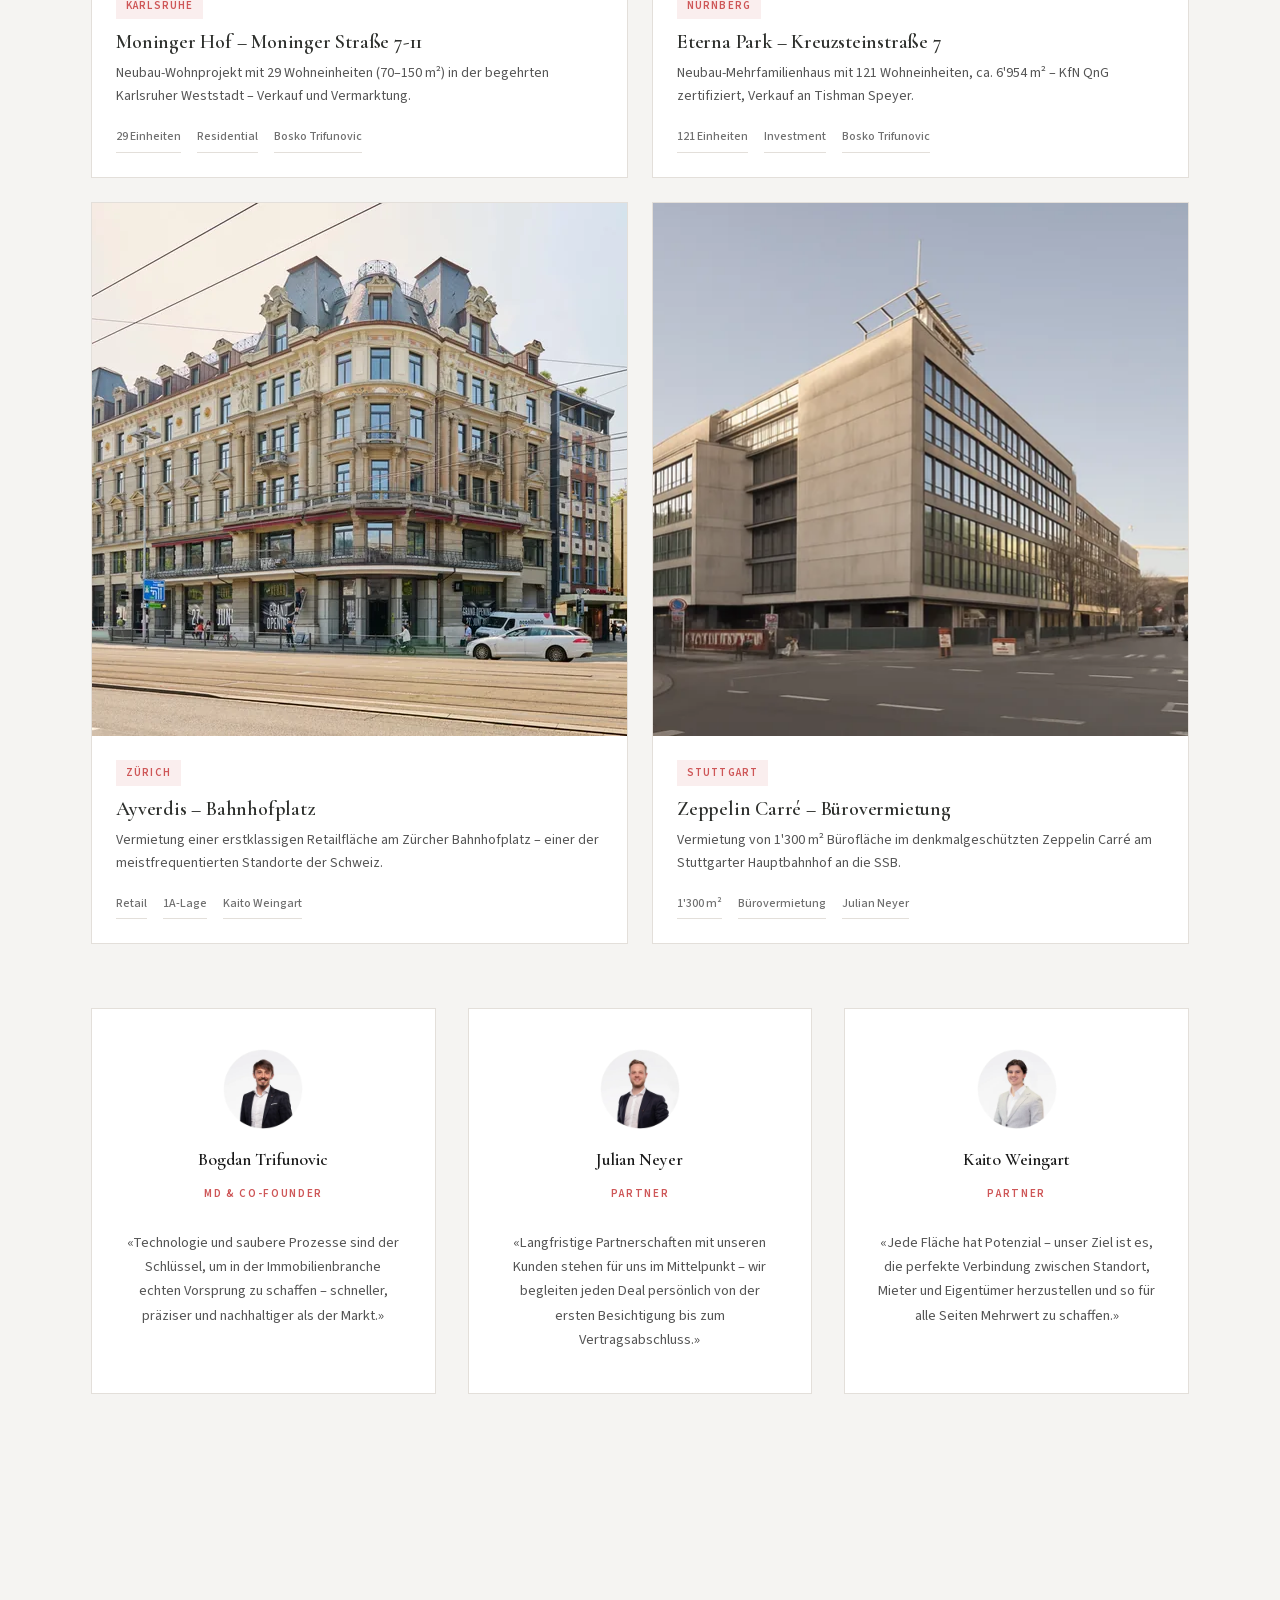
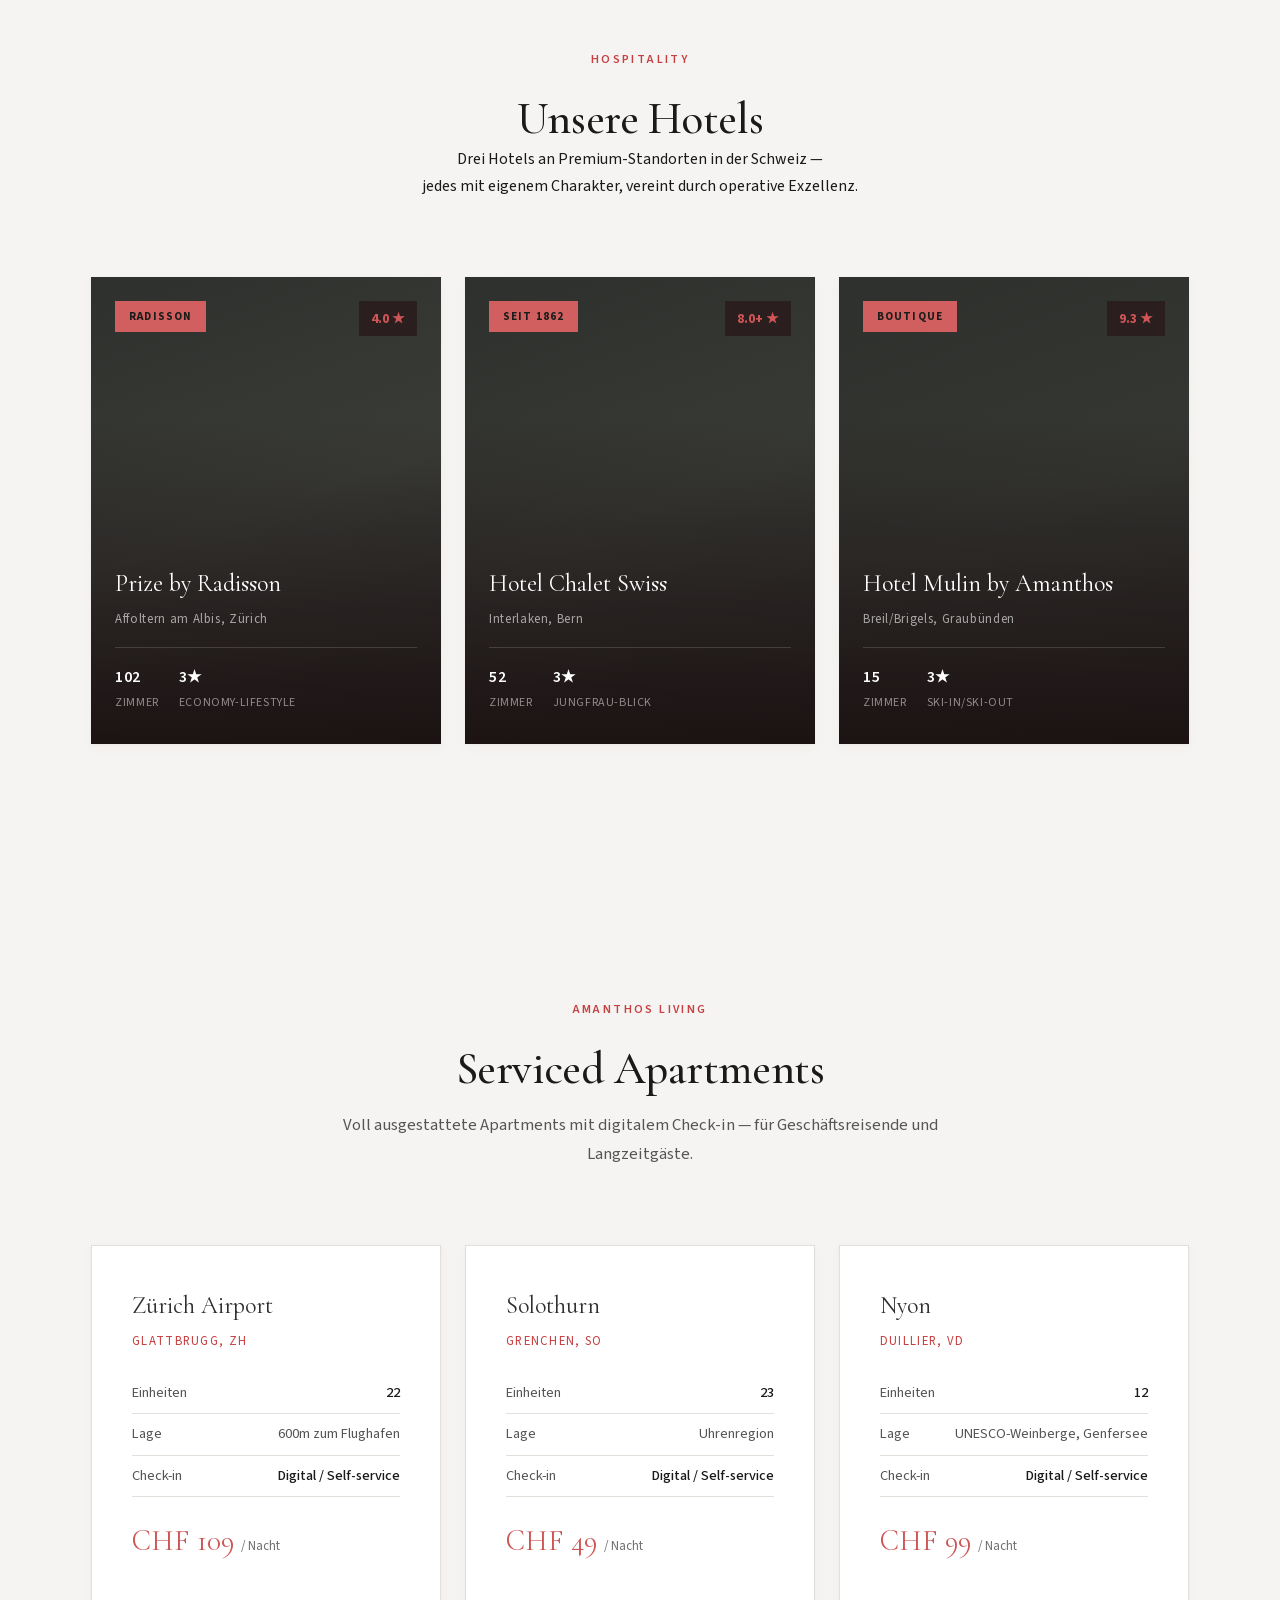
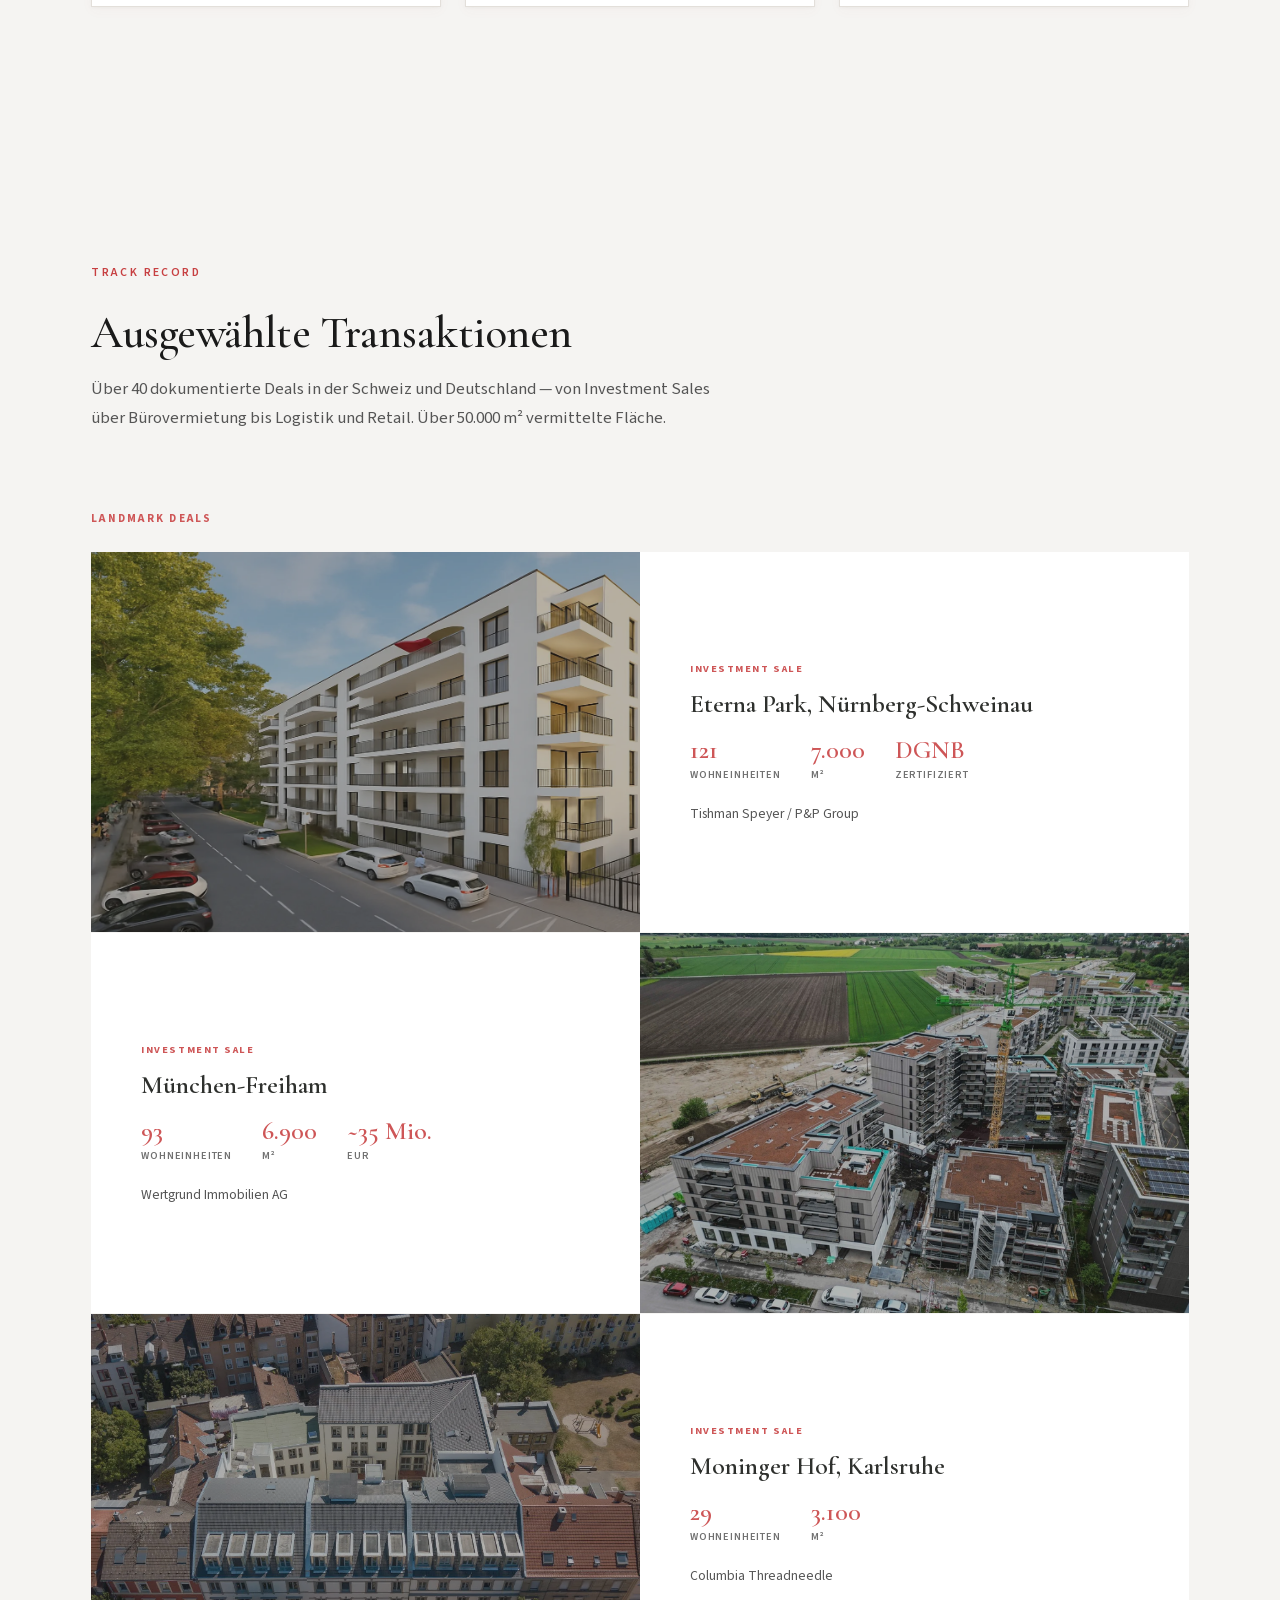
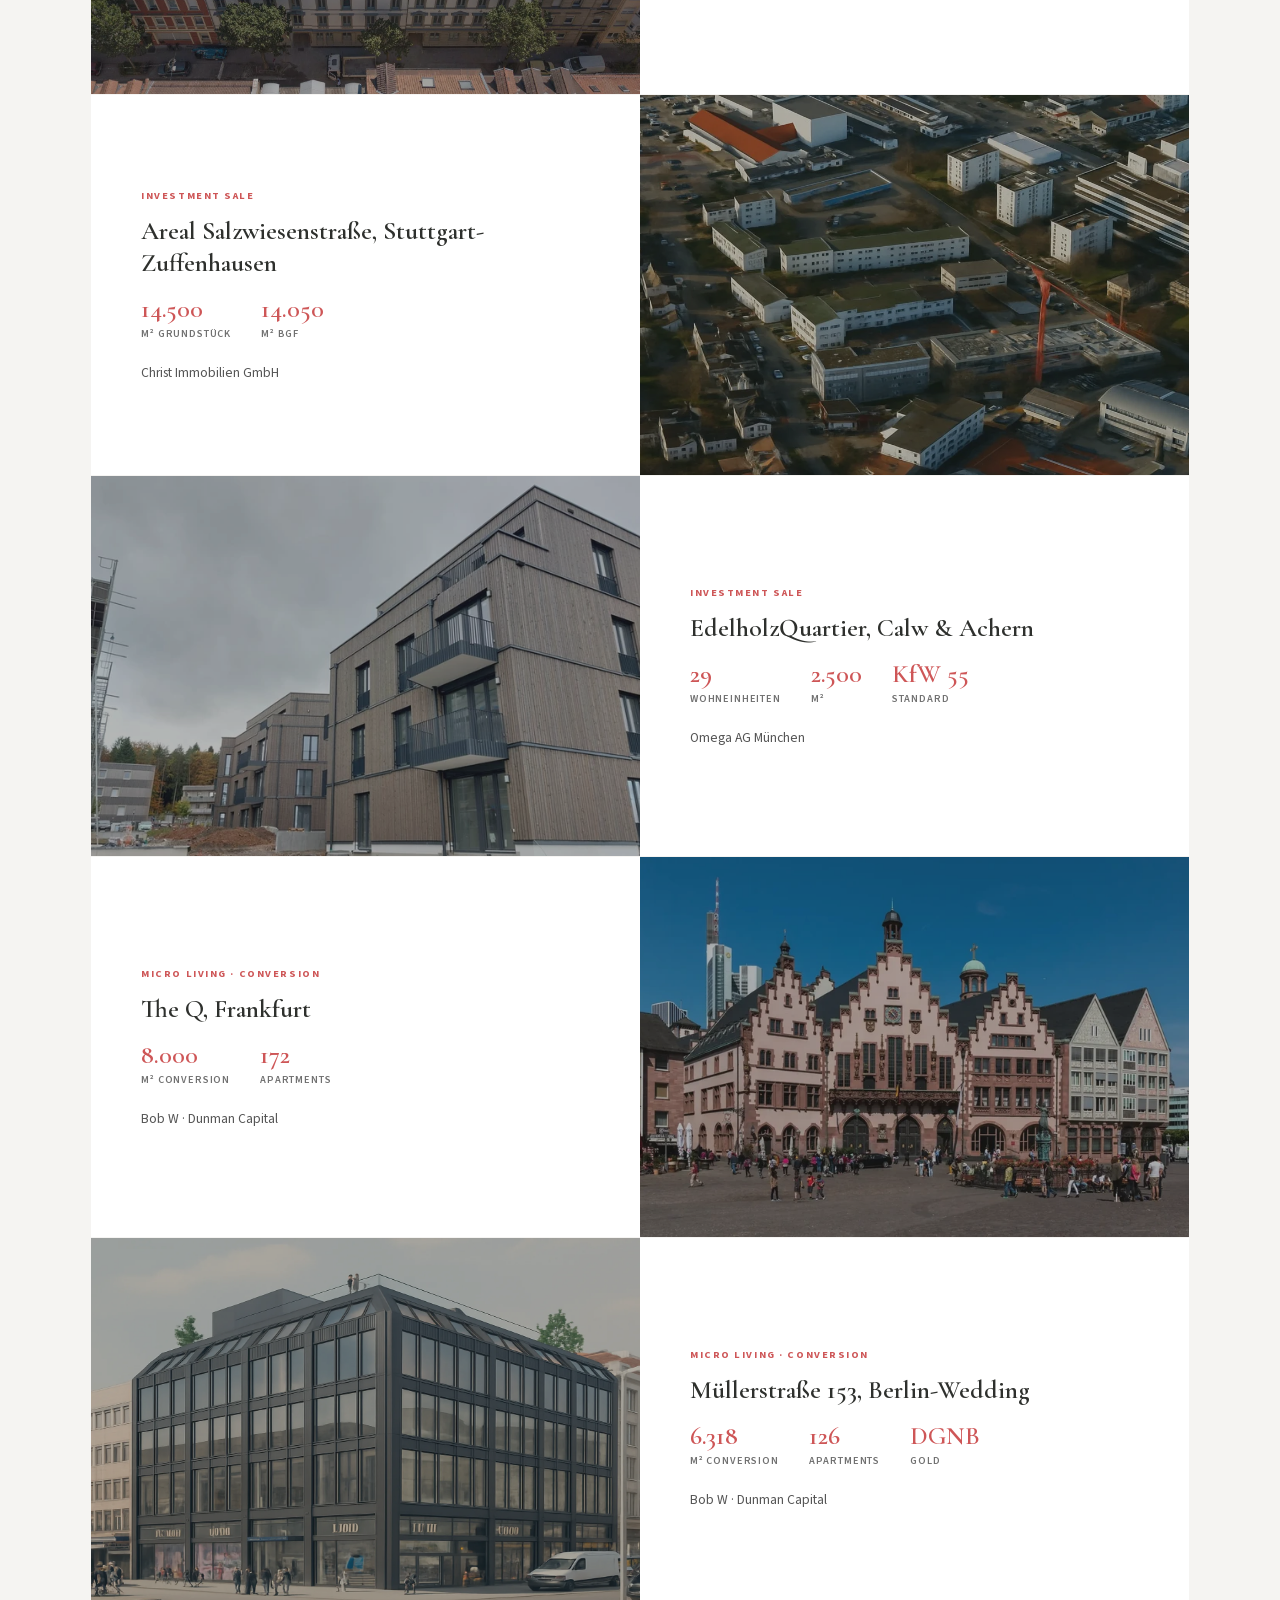
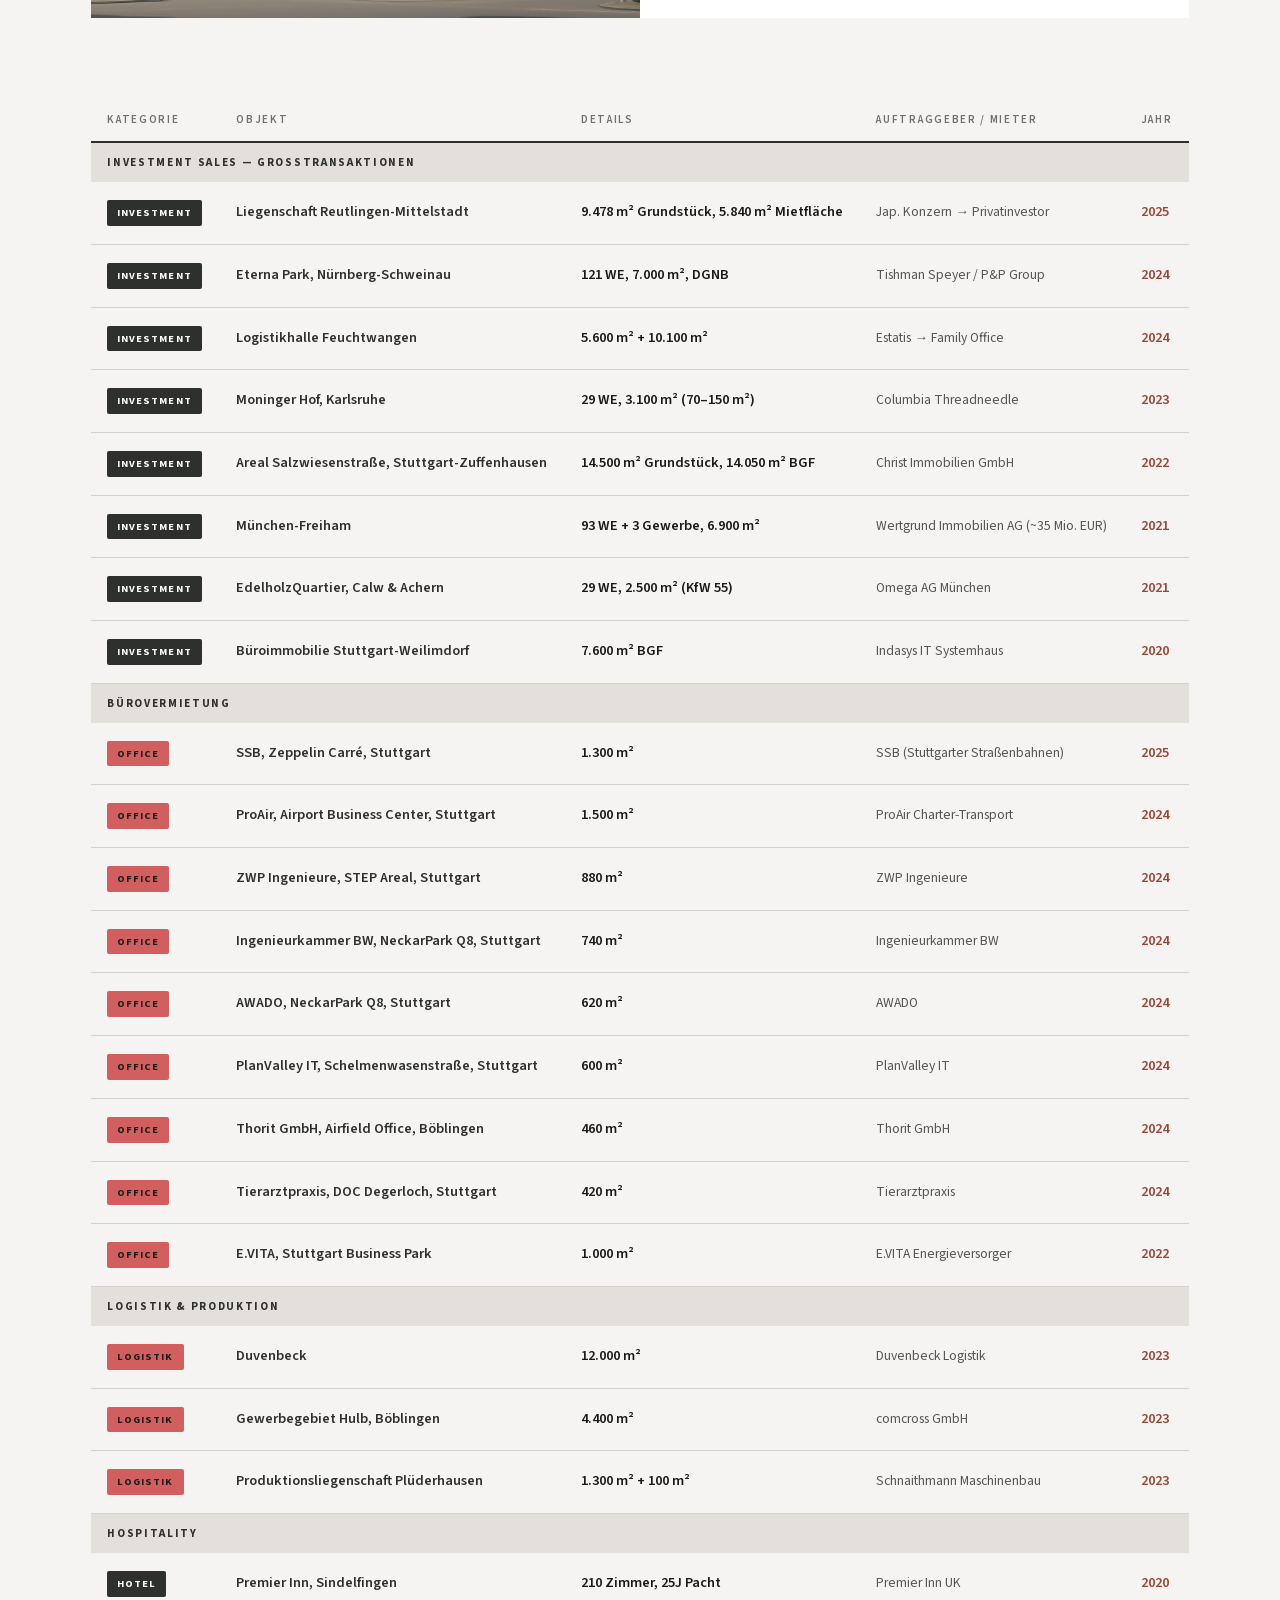
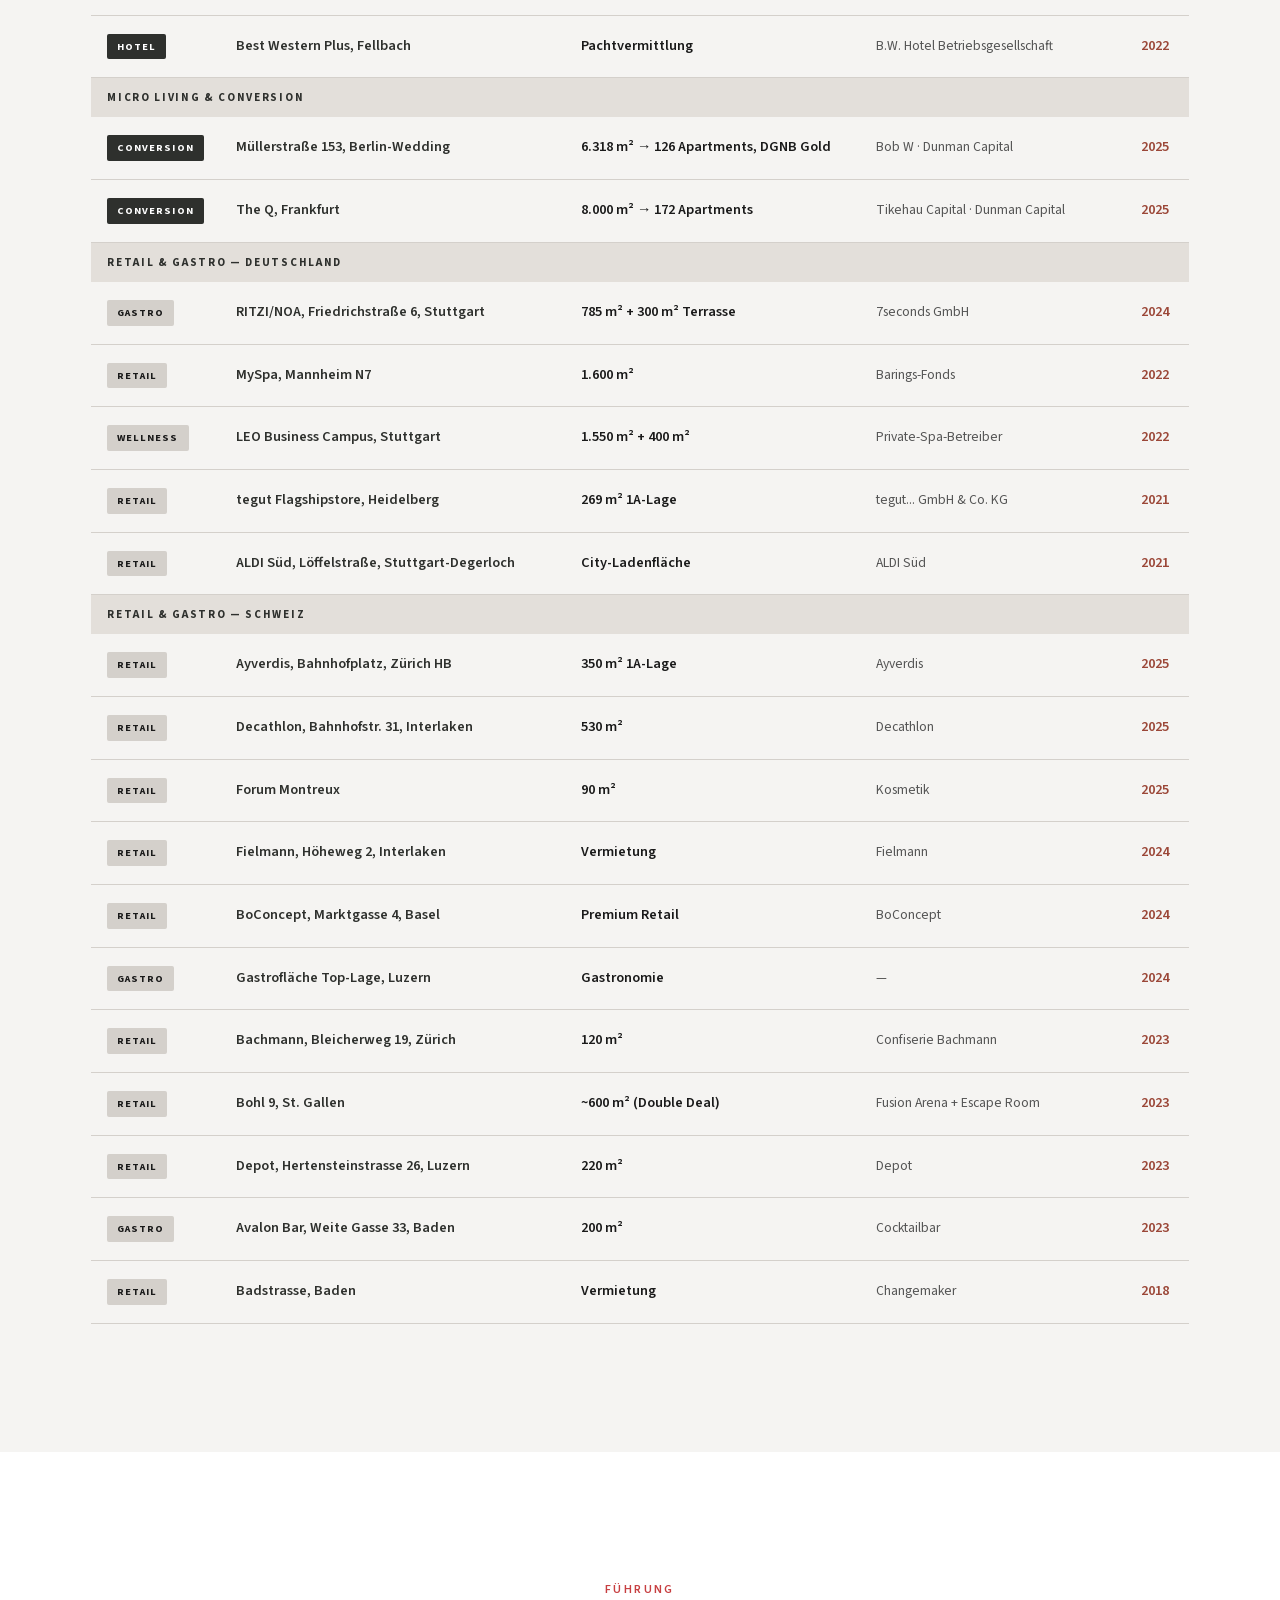
==== commit 82de70b9: "fix(rooms): state the room counts Apaleo actually holds The group page named 52 rooms for Chalet Swi" ====
--- a/index.html
+++ b/index.html
@@ -3,7 +3,7 @@
 <html lang="de" data-lang="de"><head><meta http-equiv="Content-Type" content="text/html; charset=UTF-8">
     
     <meta name="viewport" content="width=device-width, initial-scale=1.0">
-    <title>Amanthos International — Swiss Hospitality &amp; Real Estate</title>
+    <title>Amanthos International: Swiss Hospitality &amp; Real Estate</title>
     <meta name="description" content="Amanthos International: Unabhängige Schweizer Immobilien- und Hospitality-Gruppe. Hotels, Serviced Apartments und Investment Advisory in der Schweiz und Deutschland.">
     <link rel="preload" href="/assets/fonts/CormorantGaramond.woff2" as="font" type="font/woff2" crossorigin>
     <link rel="preload" href="/assets/fonts/SourceSans3.woff2" as="font" type="font/woff2" crossorigin>
@@ -3136,14 +3136,14 @@
     <meta property="og:locale" content="de_CH">
     <meta property="og:locale:alternate" content="en_US">
     <meta property="og:url" content="https://www.amanthos.com/">
-    <meta property="og:title" content="Amanthos International — Swiss Hospitality &amp; Real Estate">
+    <meta property="og:title" content="Amanthos International: Swiss Hospitality &amp; Real Estate">
     <meta property="og:description" content="Amanthos International: Unabhängige Schweizer Immobilien- und Hospitality-Gruppe. Hotels, Serviced Apartments und Investment Advisory in der Schweiz und Deutschland.">
     <meta property="og:image" content="https://www.amanthos.com/images/og-image.jpg">
     <meta property="og:image:width" content="1200">
     <meta property="og:image:height" content="630">
     <meta property="og:image:alt" content="Amanthos International">
     <meta name="twitter:card" content="summary_large_image">
-    <meta name="twitter:title" content="Amanthos International — Swiss Hospitality &amp; Real Estate">
+    <meta name="twitter:title" content="Amanthos International: Swiss Hospitality &amp; Real Estate">
     <meta name="twitter:description" content="Amanthos International: Unabhängige Schweizer Immobilien- und Hospitality-Gruppe. Hotels, Serviced Apartments und Investment Advisory in der Schweiz und Deutschland.">
     <meta name="twitter:image" content="https://www.amanthos.com/images/og-image.jpg">
 
@@ -3210,7 +3210,7 @@
           "@type": "Hotel",
           "name": "Hotel Chalet Swiss",
           "url": "https://chalet-swiss.ch/",
-          "numberOfRooms": 52,
+          "numberOfRooms": 55,
           "address": {
             "@type": "PostalAddress",
             "addressLocality": "Interlaken",
@@ -3222,7 +3222,7 @@
           "@type": "Hotel",
           "name": "Hotel Mulin by Amanthos",
           "url": "https://hotelmulin.ch/",
-          "numberOfRooms": 15,
+          "numberOfRooms": 16,
           "address": {
             "@type": "PostalAddress",
             "addressLocality": "Breil/Brigels",
@@ -3247,13 +3247,13 @@
         <div class="nav__inner">
             <a href="#hero" class="nav__logo">AMANTHOS<span>INTERNATIONAL</span></a>
             <ul class="nav__links">
-                <li><a href="#about" data-de="">Unternehmen</a><a href="#about" data-en="">About</a></li>
-                <li><a href="#pillars" data-de="">Geschäftsbereiche</a><a href="#pillars" data-en="">Divisions</a></li>
-                <li><a href="#hospitality" data-de="">Hospitality</a><a href="#hospitality" data-en="">Hospitality</a></li>
+                <li><a lang="de" href="#about" data-de="">Unternehmen</a><a lang="en" href="#about" data-en="">About</a></li>
+                <li><a lang="de" href="#pillars" data-de="">Geschäftsbereiche</a><a lang="en" href="#pillars" data-en="">Divisions</a></li>
+                <li><a lang="de" href="#hospitality" data-de="">Hospitality</a><a lang="en" href="#hospitality" data-en="">Hospitality</a></li>
                 <li><a href="#track-record">Track Record</a></li>
                 <li><a href="#team">Team</a></li>
-                <li><a href="#investors" data-de="">Investoren</a><a href="#investors" data-en="">Investors</a></li>
-                <li><a href="#contact" data-de="">Kontakt</a><a href="#contact" data-en="">Contact</a></li>
+                <li><a lang="de" href="#investors" data-de="">Investoren</a><a lang="en" href="#investors" data-en="">Investors</a></li>
+                <li><a lang="de" href="#contact" data-de="">Kontakt</a><a lang="en" href="#contact" data-en="">Contact</a></li>
                 <li>
                     <div class="nav__lang">
                         <button onclick="setLang(&#39;de&#39;)" class="active" id="lang-de">DE</button>
@@ -3269,18 +3269,18 @@
 
     <!-- Mobile Menu -->
     <div class="nav__mobile" id="mobileMenu">
-        <a href="#about" onclick="closeMobile()" data-de="">Unternehmen</a>
-        <a href="#about" onclick="closeMobile()" data-en="">About</a>
-        <a href="#pillars" onclick="closeMobile()" data-de="">Geschäftsbereiche</a>
-        <a href="#pillars" onclick="closeMobile()" data-en="">Divisions</a>
-        <a href="#hospitality" onclick="closeMobile()" data-de="">Hospitality</a>
-        <a href="#hospitality" onclick="closeMobile()" data-en="">Hospitality</a>
+        <a lang="de" href="#about" onclick="closeMobile()" data-de="">Unternehmen</a>
+        <a lang="en" href="#about" onclick="closeMobile()" data-en="">About</a>
+        <a lang="de" href="#pillars" onclick="closeMobile()" data-de="">Geschäftsbereiche</a>
+        <a lang="en" href="#pillars" onclick="closeMobile()" data-en="">Divisions</a>
+        <a lang="de" href="#hospitality" onclick="closeMobile()" data-de="">Hospitality</a>
+        <a lang="en" href="#hospitality" onclick="closeMobile()" data-en="">Hospitality</a>
         <a href="#track-record" onclick="closeMobile()">Track Record</a>
         <a href="#team" onclick="closeMobile()">Team</a>
-        <a href="#investors" onclick="closeMobile()" data-de="">Investoren</a>
-        <a href="#investors" onclick="closeMobile()" data-en="">Investors</a>
-        <a href="#contact" onclick="closeMobile()" data-de="">Kontakt</a>
-        <a href="#contact" onclick="closeMobile()" data-en="">Contact</a>
+        <a lang="de" href="#investors" onclick="closeMobile()" data-de="">Investoren</a>
+        <a lang="en" href="#investors" onclick="closeMobile()" data-en="">Investors</a>
+        <a lang="de" href="#contact" onclick="closeMobile()" data-de="">Kontakt</a>
+        <a lang="en" href="#contact" onclick="closeMobile()" data-en="">Contact</a>
         <div class="nav__lang" style="margin-top: 20px;">
             <button onclick="setLang(&#39;de&#39;); closeMobile();" class="active" id="lang-de-m">DE</button>
             <button onclick="setLang(&#39;en&#39;); closeMobile();" id="lang-en-m">EN</button>
@@ -3566,17 +3566,17 @@
         </div>
 
         <div class="hero__content">
-            <p class="hero__tagline" data-de="">Deutsch-Schweizer Real Estate &amp; Hospitality Gruppe</p>
-            <p class="hero__tagline" data-en="">German-Swiss Real Estate &amp; Hospitality Group</p>
-            <h1 data-de="">Real Estate &amp;<br>Swiss Hospitality.<br><em>Institutional Grade.</em></h1>
-            <h1 data-en="">Real Estate &amp;<br>Swiss Hospitality.<br><em>Institutional Grade.</em></h1>
-            <p class="hero__sub" data-de="">Investment Advisory. Hotels. Serviced Apartments.<br>Seit 2019 in Deutschland und der Schweiz.</p>
-            <p class="hero__sub" data-en="">Investment Advisory. Hotels. Serviced Apartments.<br>Since 2019 in Germany and Switzerland.</p>
+            <p lang="de" class="hero__tagline" data-de="">Deutsch-Schweizer Real Estate &amp; Hospitality Gruppe</p>
+            <p lang="en" class="hero__tagline" data-en="">German-Swiss Real Estate &amp; Hospitality Group</p>
+            <h1 lang="de" data-de="">Real Estate &amp;<br>Swiss Hospitality.<br><em>Institutional Grade.</em></h1>
+            <h1 lang="en" data-en="">Real Estate &amp;<br>Swiss Hospitality.<br><em>Institutional Grade.</em></h1>
+            <p lang="de" class="hero__sub" data-de="">Investment Advisory. Hotels. Serviced Apartments.<br>Seit 2019 in Deutschland und der Schweiz.</p>
+            <p lang="en" class="hero__sub" data-en="">Investment Advisory. Hotels. Serviced Apartments.<br>Since 2019 in Germany and Switzerland.</p>
             <div class="hero__ctas">
-                <a href="#hospitality" class="btn btn--primary btn--arrow" data-de="">Hotels entdecken</a>
-                <a href="#hospitality" class="btn btn--primary btn--arrow" data-en="">Explore Hotels</a>
-                <a href="#contact" class="btn btn--outline" data-de="">Kontakt aufnehmen</a>
-                <a href="#contact" class="btn btn--outline" data-en="">Get in Touch</a>
+                <a lang="de" href="#hospitality" class="btn btn--primary btn--arrow" data-de="">Hotels entdecken</a>
+                <a lang="en" href="#hospitality" class="btn btn--primary btn--arrow" data-en="">Explore Hotels</a>
+                <a lang="de" href="#contact" class="btn btn--outline" data-de="">Kontakt aufnehmen</a>
+                <a lang="en" href="#contact" class="btn btn--outline" data-en="">Get in Touch</a>
             </div>
         </div>
 
@@ -3599,8 +3599,8 @@
             </div>
             <div class="kpi reveal reveal-delay-2 visible">
                 <div class="kpi__number" data-count="169">169</div>
-                <div class="kpi__label" data-de="">Zimmer</div>
-                <div class="kpi__label" data-en="">Rooms</div>
+                <div lang="de" class="kpi__label" data-de="">Zimmer</div>
+                <div lang="en" class="kpi__label" data-en="">Rooms</div>
             </div>
             <div class="kpi reveal reveal-delay-3 visible">
                 <div class="kpi__number" data-count="40" data-suffix="+">40+</div>
@@ -3608,16 +3608,16 @@
             </div>
             <div class="kpi reveal reveal-delay-4 visible">
                 <div class="kpi__number" data-prefix="&gt;" data-count="50" data-suffix="k m²">&gt;50k m²</div>
-                <div class="kpi__label" data-de="">Vermittelt</div>
-                <div class="kpi__label" data-en="">Brokered</div>
+                <div lang="de" class="kpi__label" data-de="">Vermittelt</div>
+                <div lang="en" class="kpi__label" data-en="">Brokered</div>
             </div>
             <div class="kpi reveal reveal-delay-5 visible">
                 <div class="kpi__number">CH · DE</div>
-                <div class="kpi__label" data-de="">Märkte</div>
-                <div class="kpi__label" data-en="">Markets</div>
+                <div lang="de" class="kpi__label" data-de="">Märkte</div>
+                <div lang="en" class="kpi__label" data-en="">Markets</div>
             </div>
-            <p style="text-align: center; font-size: 0.7rem; color: rgba(255,255,255,0.55); margin-top: 16px; letter-spacing: 0.1em;" data-de="">Stand März 2026</p>
-            <p style="text-align: center; font-size: 0.7rem; color: rgba(255,255,255,0.55); margin-top: 16px; letter-spacing: 0.1em;" data-en="">As of March 2026</p>
+            <p lang="de" style="text-align: center; font-size: 0.7rem; color: rgba(255,255,255,0.55); margin-top: 16px; letter-spacing: 0.1em;" data-de="">Stand März 2026</p>
+            <p lang="en" style="text-align: center; font-size: 0.7rem; color: rgba(255,255,255,0.55); margin-top: 16px; letter-spacing: 0.1em;" data-en="">As of March 2026</p>
         </div>
     </section>
 
@@ -3626,24 +3626,24 @@
         <div class="container">
             <div class="about__grid">
                 <div class="about__text">
-                    <span class="section-label" data-de="">Über Amanthos</span>
-                    <span class="section-label" data-en="">About Amanthos</span>
-                    <h2 class="reveal visible" data-de="">Unabhängig. Unternehmerisch.<br>Institutionell.</h2>
-                    <h2 class="reveal" data-en="">Independent. Entrepreneurial.<br>Institutional.</h2>
-                    <p class="reveal reveal-delay-1 visible" data-de="">2019 in Stuttgart als Immobilienberatung gegründet, hat sich Amanthos innerhalb weniger Jahre zu einer deutsch-schweizer Unternehmensgruppe entwickelt, die heute Immobilien-Advisory, Hotellerie und Serviced Apartments unter einem Dach vereint. Was als Maklerbüro begann, ist heute eine vertikal integrierte Plattform mit zahlreichen Gesellschaften in Deutschland und der Schweiz.</p>
-                    <p class="reveal reveal-delay-1" data-en="">Founded in Stuttgart in 2019 as a real estate advisory firm, Amanthos has evolved within a few years into a German-Swiss corporate group that today unites real estate advisory, hotel operations and serviced apartments under one roof. What started as a brokerage has become a vertically integrated platform with numerous entities across Germany and Switzerland.</p>
-                    <p class="reveal reveal-delay-2 visible" data-de="">Der Schritt in die Schweiz erfolgte 2021 mit der Gründung der Amanthos Holding AG in Greppen am Vierwaldstättersee. Es folgten der Einstieg ins Hotelgeschäft, drei Hotels an Premiumstandorten in Zürich, Interlaken und Graubünden — und mit Amanthos Living eine eigene Marke für Serviced Apartments.</p>
-                    <p class="reveal reveal-delay-2" data-en="">The expansion into Switzerland followed in 2021 with the establishment of Amanthos Holding AG in Greppen on Lake Lucerne. Hotel operations followed with three properties at premium locations in Zurich, Interlaken and Graubünden — alongside Amanthos Living, a dedicated brand for serviced apartments.</p>
-                    <p class="reveal reveal-delay-3 visible" data-de="">Unsere Werte: Langfristiges Denken, nachhaltige Wertschöpfung und Partnerschaften, die über einzelne Transaktionen hinausgehen. Wir setzen auf eine Performance-Kultur, in der operative Exzellenz und unternehmerische Geschwindigkeit zusammenkommen. Komplexität reduzieren, Chancen erkennen — auch in Krisenzeiten.</p>
-                    <p class="reveal reveal-delay-3" data-en="">Our values: Long-term thinking, sustainable value creation and partnerships that go beyond individual transactions. We foster a performance culture where operational excellence and entrepreneurial speed converge. Reduce complexity, identify opportunities — even in times of crisis.</p>
-                    <p class="reveal reveal-delay-3 visible" data-de="">Transparenz schafft Vertrauen: In unserem Podcast <em>Amanthos On Air</em> geben wir regelmässig Einblicke in Strategie, Deals und die Realität als wachsende Unternehmensgruppe — offen und ungeschönt. Verfügbar auf <a href="https://open.spotify.com/show/6a63xIm7fo9eEtzLNaXzO0" target="_blank" rel="noopener" style="color:var(--gold-text);text-decoration:underline;">Spotify</a>, <a href="https://podcasts.apple.com/us/podcast/amanthos-on-air/id1538292784" target="_blank" rel="noopener" style="color:var(--gold-text);text-decoration:underline;">Apple Podcasts</a> und <a href="https://www.youtube.com/@Amanthos" target="_blank" rel="noopener" style="color:var(--gold-text);text-decoration:underline;">YouTube</a>.</p>
-                    <p class="reveal reveal-delay-3" data-en="">Transparency builds trust: In our podcast <em>Amanthos On Air</em>, we regularly share insights into strategy, deals and the reality of a growing corporate group — openly and unfiltered. Available on <a href="https://open.spotify.com/show/6a63xIm7fo9eEtzLNaXzO0" target="_blank" rel="noopener" style="color:var(--gold-text);text-decoration:underline;">Spotify</a>, <a href="https://podcasts.apple.com/us/podcast/amanthos-on-air/id1538292784" target="_blank" rel="noopener" style="color:var(--gold-text);text-decoration:underline;">Apple Podcasts</a> and <a href="https://www.youtube.com/@Amanthos" target="_blank" rel="noopener" style="color:var(--gold-text);text-decoration:underline;">YouTube</a>.</p>
+                    <span lang="de" class="section-label" data-de="">Über Amanthos</span>
+                    <span lang="en" class="section-label" data-en="">About Amanthos</span>
+                    <h2 lang="de" class="reveal visible" data-de="">Unabhängig. Unternehmerisch.<br>Institutionell.</h2>
+                    <h2 lang="en" class="reveal" data-en="">Independent. Entrepreneurial.<br>Institutional.</h2>
+                    <p lang="de" class="reveal reveal-delay-1 visible" data-de="">2019 in Stuttgart als Immobilienberatung gegründet, hat sich Amanthos innerhalb weniger Jahre zu einer deutsch-schweizer Unternehmensgruppe entwickelt, die heute Immobilien-Advisory, Hotellerie und Serviced Apartments unter einem Dach vereint. Was als Maklerbüro begann, ist heute eine vertikal integrierte Plattform mit zahlreichen Gesellschaften in Deutschland und der Schweiz.</p>
+                    <p lang="en" class="reveal reveal-delay-1" data-en="">Founded in Stuttgart in 2019 as a real estate advisory firm, Amanthos has evolved within a few years into a German-Swiss corporate group that today unites real estate advisory, hotel operations and serviced apartments under one roof. What started as a brokerage has become a vertically integrated platform with numerous entities across Germany and Switzerland.</p>
+                    <p lang="de" class="reveal reveal-delay-2 visible" data-de="">Der Schritt in die Schweiz erfolgte 2021 mit der Gründung der Amanthos Holding AG in Greppen am Vierwaldstättersee. Es folgten der Einstieg ins Hotelgeschäft, drei Hotels an Premiumstandorten in Zürich, Interlaken und Graubünden — und mit Amanthos Living eine eigene Marke für Serviced Apartments.</p>
+                    <p lang="en" class="reveal reveal-delay-2" data-en="">The expansion into Switzerland followed in 2021 with the establishment of Amanthos Holding AG in Greppen on Lake Lucerne. Hotel operations followed with three properties at premium locations in Zurich, Interlaken and Graubünden — alongside Amanthos Living, a dedicated brand for serviced apartments.</p>
+                    <p lang="de" class="reveal reveal-delay-3 visible" data-de="">Unsere Werte: Langfristiges Denken, nachhaltige Wertschöpfung und Partnerschaften, die über einzelne Transaktionen hinausgehen. Wir setzen auf eine Performance-Kultur, in der operative Exzellenz und unternehmerische Geschwindigkeit zusammenkommen. Komplexität reduzieren, Chancen erkennen — auch in Krisenzeiten.</p>
+                    <p lang="en" class="reveal reveal-delay-3" data-en="">Our values: Long-term thinking, sustainable value creation and partnerships that go beyond individual transactions. We foster a performance culture where operational excellence and entrepreneurial speed converge. Reduce complexity, identify opportunities — even in times of crisis.</p>
+                    <p lang="de" class="reveal reveal-delay-3 visible" data-de="">Transparenz schafft Vertrauen: In unserem Podcast <em>Amanthos On Air</em> geben wir regelmässig Einblicke in Strategie, Deals und die Realität als wachsende Unternehmensgruppe — offen und ungeschönt. Verfügbar auf <a href="https://open.spotify.com/show/6a63xIm7fo9eEtzLNaXzO0" target="_blank" rel="noopener" style="color:var(--gold-text);text-decoration:underline;">Spotify</a>, <a href="https://podcasts.apple.com/us/podcast/amanthos-on-air/id1538292784" target="_blank" rel="noopener" style="color:var(--gold-text);text-decoration:underline;">Apple Podcasts</a> und <a href="https://www.youtube.com/@Amanthos" target="_blank" rel="noopener" style="color:var(--gold-text);text-decoration:underline;">YouTube</a>.</p>
+                    <p lang="en" class="reveal reveal-delay-3" data-en="">Transparency builds trust: In our podcast <em>Amanthos On Air</em>, we regularly share insights into strategy, deals and the reality of a growing corporate group — openly and unfiltered. Available on <a href="https://open.spotify.com/show/6a63xIm7fo9eEtzLNaXzO0" target="_blank" rel="noopener" style="color:var(--gold-text);text-decoration:underline;">Spotify</a>, <a href="https://podcasts.apple.com/us/podcast/amanthos-on-air/id1538292784" target="_blank" rel="noopener" style="color:var(--gold-text);text-decoration:underline;">Apple Podcasts</a> and <a href="https://www.youtube.com/@Amanthos" target="_blank" rel="noopener" style="color:var(--gold-text);text-decoration:underline;">YouTube</a>.</p>
                 </div>
                 <div class="about__visual reveal visible">
                     <div class="about__visual-text">
                         <div class="year">2019</div>
-                        <p data-de="">Gegründet in Stuttgart<br>Seit 2021 in der Schweiz<br>Deutschland · Schweiz</p>
-                        <p data-en="">Founded in Stuttgart<br>In Switzerland since 2021<br>Germany · Switzerland</p>
+                        <p lang="de" data-de="">Gegründet in Stuttgart<br>Seit 2021 in der Schweiz<br>Deutschland · Schweiz</p>
+                        <p lang="en" data-en="">Founded in Stuttgart<br>In Switzerland since 2021<br>Germany · Switzerland</p>
                     </div>
                 </div>
             </div>
@@ -3654,12 +3654,12 @@
     <section class="pillars" id="pillars">
         <div class="container">
             <div class="pillars__header">
-                <span class="section-label" data-de="">Geschäftsbereiche</span>
-                <span class="section-label" data-en="">Business Areas</span>
-                <h2 class="reveal visible" data-de="">Drei Säulen. Ein Ökosystem.</h2>
-                <h2 class="reveal" data-en="">Three Pillars. One Ecosystem.</h2>
-                <p class="reveal reveal-delay-1 visible" data-de="">Immobilien-Advisory, Hotellerie und modernes Wohnen — operativ vernetzt, strategisch geführt.</p>
-                <p class="reveal reveal-delay-1" data-en="">Real estate advisory, hospitality and modern living — operationally connected, strategically managed.</p>
+                <span lang="de" class="section-label" data-de="">Geschäftsbereiche</span>
+                <span lang="en" class="section-label" data-en="">Business Areas</span>
+                <h2 lang="de" class="reveal visible" data-de="">Drei Säulen. Ein Ökosystem.</h2>
+                <h2 lang="en" class="reveal" data-en="">Three Pillars. One Ecosystem.</h2>
+                <p lang="de" class="reveal reveal-delay-1 visible" data-de="">Immobilien-Advisory, Hotellerie und modernes Wohnen — operativ vernetzt, strategisch geführt.</p>
+                <p lang="en" class="reveal reveal-delay-1" data-en="">Real estate advisory, hospitality and modern living — operationally connected, strategically managed.</p>
             </div>
         </div>
 
@@ -3672,35 +3672,35 @@
                         <svg viewBox="0 0 24 24"><path d="M12 2L2 7l10 5 10-5-10-5zM2 17l10 5 10-5M2 12l10 5 10-5"></path></svg>
                     </div>
                     <div class="pillar__visual-title">Real Estate Advisory</div>
-                    <div class="pillar__visual-sub" data-de="">Investment Sales · Bürovermietung · Retail</div>
-                    <div class="pillar__visual-sub" data-en="">Investment Sales · Office Leasing · Retail</div>
+                    <div lang="de" class="pillar__visual-sub" data-de="">Investment Sales · Bürovermietung · Retail</div>
+                    <div lang="en" class="pillar__visual-sub" data-en="">Investment Sales · Office Leasing · Retail</div>
                 </div>
             </div>
             <div class="pillar__content">
-                <h3 data-de="">Strategische Immobilienberatung</h3>
-                <h3 data-en="">Strategic Real Estate Advisory</h3>
-                <p data-de="">Investment Sales, Bürovermietung und Retail-Brokerage — für institutionelle Investoren, Family Offices und Eigennutzer. Über 50.000 m² dokumentierte Vermittlungsfläche mit namhaften Referenzen wie Tishman Speyer, Columbia Threadneedle und SSB Stuttgart.</p>
-                <p data-en="">Investment sales, office leasing and retail brokerage — for institutional investors, family offices and owner-occupiers. Over 50,000 sqm of documented brokerage area with renowned references including Tishman Speyer, Columbia Threadneedle and SSB Stuttgart.</p>
+                <h3 lang="de" data-de="">Strategische Immobilienberatung</h3>
+                <h3 lang="en" data-en="">Strategic Real Estate Advisory</h3>
+                <p lang="de" data-de="">Investment Sales, Bürovermietung und Retail-Brokerage — für institutionelle Investoren, Family Offices und Eigennutzer. Über 50.000 m² dokumentierte Vermittlungsfläche mit namhaften Referenzen wie Tishman Speyer, Columbia Threadneedle und SSB Stuttgart.</p>
+                <p lang="en" data-en="">Investment sales, office leasing and retail brokerage — for institutional investors, family offices and owner-occupiers. Over 50,000 sqm of documented brokerage area with renowned references including Tishman Speyer, Columbia Threadneedle and SSB Stuttgart.</p>
                 <ul class="pillar__details">
                     <li>
-                        <strong data-de="">40+ dokumentierte Transaktionen</strong>
-                        <strong data-en="">40+ Documented Transactions</strong>
+                        <strong lang="de" data-de="">40+ dokumentierte Transaktionen</strong>
+                        <strong lang="en" data-en="">40+ Documented Transactions</strong>
                         <span>CH + DE</span>
                     </li>
                     <li>
-                        <strong data-de="">&gt;50.000 m² vermittelte Fläche</strong>
-                        <strong data-en="">&gt;50,000 sqm Brokered Area</strong>
-                        <span data-de="">Büro, Retail, Wohnen</span>
-                        <span data-en="">Office, Retail, Residential</span>
+                        <strong lang="de" data-de="">&gt;50.000 m² vermittelte Fläche</strong>
+                        <strong lang="en" data-en="">&gt;50,000 sqm Brokered Area</strong>
+                        <span lang="de" data-de="">Büro, Retail, Wohnen</span>
+                        <span lang="en" data-en="">Office, Retail, Residential</span>
                     </li>
                     <li>
-                        <strong data-de="">Institutionelle Referenzen</strong>
-                        <strong data-en="">Institutional References</strong>
+                        <strong lang="de" data-de="">Institutionelle Referenzen</strong>
+                        <strong lang="en" data-en="">Institutional References</strong>
                         <span>Tishman Speyer, Columbia Threadneedle</span>
                     </li>
                 </ul>
-                <a href="#track-record" class="btn btn--outline-dark btn--arrow" data-de="">Track Record ansehen</a>
-                <a href="#track-record" class="btn btn--outline-dark btn--arrow" data-en="">View Track Record</a>
+                <a lang="de" href="#track-record" class="btn btn--outline-dark btn--arrow" data-de="">Track Record ansehen</a>
+                <a lang="en" href="#track-record" class="btn btn--outline-dark btn--arrow" data-en="">View Track Record</a>
             </div>
         </div>
 
@@ -3713,34 +3713,34 @@
                         <svg viewBox="0 0 24 24"><path d="M3 21h18M3 7v14M21 7v14M6 7V4a1 1 0 0 1 1-1h10a1 1 0 0 1 1 1v3M9 21v-4a2 2 0 0 1 2-2h2a2 2 0 0 1 2 2v4"></path></svg>
                     </div>
                     <div class="pillar__visual-title">Hospitality</div>
-                    <div class="pillar__visual-sub" data-de="">3 Hotels · 169 Zimmer · 3 Kantone</div>
-                    <div class="pillar__visual-sub" data-en="">3 Hotels · 169 Rooms · 3 Cantons</div>
+                    <div lang="de" class="pillar__visual-sub" data-de="">3 Hotels · 169 Zimmer · 3 Kantone</div>
+                    <div lang="en" class="pillar__visual-sub" data-en="">3 Hotels · 169 Rooms · 3 Cantons</div>
                 </div>
             </div>
             <div class="pillar__content">
-                <h3 data-de="">Hotellerie mit Charakter</h3>
-                <h3 data-en="">Hospitality with Character</h3>
-                <p data-de="">Drei Hotels an Premium-Standorten in der Schweiz — von Zürich über Interlaken bis Graubünden. Jedes Haus hat einen eigenen Charakter, alle verbindet der Anspruch an operative Exzellenz und Gastfreundschaft.</p>
-                <p data-en="">Three hotels at premium locations across Switzerland — from Zurich to Interlaken to Graubünden. Each property has its own character, united by a commitment to operational excellence and hospitality.</p>
+                <h3 lang="de" data-de="">Hotellerie mit Charakter</h3>
+                <h3 lang="en" data-en="">Hospitality with Character</h3>
+                <p lang="de" data-de="">Drei Hotels an Premium-Standorten in der Schweiz — von Zürich über Interlaken bis Graubünden. Jedes Haus hat einen eigenen Charakter, alle verbindet der Anspruch an operative Exzellenz und Gastfreundschaft.</p>
+                <p lang="en" data-en="">Three hotels at premium locations across Switzerland — from Zurich to Interlaken to Graubünden. Each property has its own character, united by a commitment to operational excellence and hospitality.</p>
                 <ul class="pillar__details">
                     <li>
                         <strong>Prize by Radisson</strong>
-                        <span data-de="">102 Zimmer · Affoltern am Albis (ZH)</span>
-                        <span data-en="">102 Rooms · Affoltern am Albis (ZH)</span>
+                        <span lang="de" data-de="">102 Zimmer · Affoltern am Albis (ZH)</span>
+                        <span lang="en" data-en="">102 Rooms · Affoltern am Albis (ZH)</span>
                     </li>
                     <li>
                         <strong>Hotel Chalet Swiss</strong>
-                        <span data-de="">52 Zimmer · Interlaken (BE) · Seit 1862</span>
-                        <span data-en="">52 Rooms · Interlaken (BE) · Since 1862</span>
+                        <span lang="de" data-de="">55 Zimmer · Interlaken (BE) · Seit 1862</span>
+                        <span lang="en" data-en="">55 Rooms · Interlaken (BE) · Since 1862</span>
                     </li>
                     <li>
                         <strong>Hotel Mulin by Amanthos</strong>
-                        <span data-de="">15 Zimmer · Breil/Brigels (GR) · 9.3/10</span>
-                        <span data-en="">15 Rooms · Breil/Brigels (GR) · 9.3/10</span>
+                        <span lang="de" data-de="">16 Zimmer · Breil/Brigels (GR) · 9.3/10</span>
+                        <span lang="en" data-en="">16 Rooms · Breil/Brigels (GR) · 9.3/10</span>
                     </li>
                 </ul>
-                <a href="#hospitality" class="btn btn--outline-dark btn--arrow" data-de="">Hotels ansehen</a>
-                <a href="#hospitality" class="btn btn--outline-dark btn--arrow" data-en="">View Hotels</a>
+                <a lang="de" href="#hospitality" class="btn btn--outline-dark btn--arrow" data-de="">Hotels ansehen</a>
+                <a lang="en" href="#hospitality" class="btn btn--outline-dark btn--arrow" data-en="">View Hotels</a>
             </div>
         </div>
 
@@ -3753,34 +3753,34 @@
                         <svg viewBox="0 0 24 24"><rect x="3" y="3" width="18" height="18" rx="2"></rect><path d="M9 3v18M3 9h18"></path></svg>
                     </div>
                     <div class="pillar__visual-title">Amanthos Living</div>
-                    <div class="pillar__visual-sub" data-de="">57+ Serviced Apartments · 3 Standorte</div>
-                    <div class="pillar__visual-sub" data-en="">57+ Serviced Apartments · 3 Locations</div>
+                    <div lang="de" class="pillar__visual-sub" data-de="">57+ Serviced Apartments · 3 Standorte</div>
+                    <div lang="en" class="pillar__visual-sub" data-en="">57+ Serviced Apartments · 3 Locations</div>
                 </div>
             </div>
             <div class="pillar__content">
-                <h3 data-de="">Modernes Wohnen auf Zeit</h3>
-                <h3 data-en="">Modern Temporary Living</h3>
-                <p data-de="">Amanthos Living bietet voll ausgestattete Serviced Apartments in der Schweiz — von Business-Reisenden bis zu Langzeitgästen. Digitaler Check-in, flexible Laufzeiten und Standorte an strategischen Wirtschaftsstandorten.</p>
-                <p data-en="">Amanthos Living offers fully equipped serviced apartments in Switzerland — for business travellers to long-term guests. Digital check-in, flexible terms and locations at strategic economic hubs.</p>
+                <h3 lang="de" data-de="">Modernes Wohnen auf Zeit</h3>
+                <h3 lang="en" data-en="">Modern Temporary Living</h3>
+                <p lang="de" data-de="">Amanthos Living bietet voll ausgestattete Serviced Apartments in der Schweiz — von Business-Reisenden bis zu Langzeitgästen. Digitaler Check-in, flexible Laufzeiten und Standorte an strategischen Wirtschaftsstandorten.</p>
+                <p lang="en" data-en="">Amanthos Living offers fully equipped serviced apartments in Switzerland — for business travellers to long-term guests. Digital check-in, flexible terms and locations at strategic economic hubs.</p>
                 <ul class="pillar__details">
                     <li>
                         <strong>Zürich Airport</strong>
-                        <span data-de="">22 Apartments · ab CHF 109/Nacht</span>
-                        <span data-en="">22 Apartments · from CHF 109/night</span>
+                        <span lang="de" data-de="">22 Apartments · ab CHF 109/Nacht</span>
+                        <span lang="en" data-en="">22 Apartments · from CHF 109/night</span>
                     </li>
                     <li>
                         <strong>Solothurn</strong>
-                        <span data-de="">23 Apartments · ab CHF 49/Nacht</span>
-                        <span data-en="">23 Apartments · from CHF 49/night</span>
+                        <span lang="de" data-de="">23 Apartments · ab CHF 49/Nacht</span>
+                        <span lang="en" data-en="">23 Apartments · from CHF 49/night</span>
                     </li>
                     <li>
                         <strong>Nyon</strong>
-                        <span data-de="">12 Apartments · ab CHF 99/Nacht</span>
-                        <span data-en="">12 Apartments · from CHF 99/night</span>
+                        <span lang="de" data-de="">12 Apartments · ab CHF 99/Nacht</span>
+                        <span lang="en" data-en="">12 Apartments · from CHF 99/night</span>
                     </li>
                 </ul>
-                <a href="#apartments" class="btn btn--outline-dark btn--arrow" data-de="">Apartments entdecken</a>
-                <a href="#apartments" class="btn btn--outline-dark btn--arrow" data-en="">Explore Apartments</a>
+                <a lang="de" href="#apartments" class="btn btn--outline-dark btn--arrow" data-de="">Apartments entdecken</a>
+                <a lang="en" href="#apartments" class="btn btn--outline-dark btn--arrow" data-en="">Explore Apartments</a>
             </div>
         </div>
     </section>
@@ -3790,12 +3790,12 @@
         <div class="container">
             <!-- RE Header -->
             <div class="re-header">
-                <span class="section-label" data-de="">Real Estate</span>
-                <span class="section-label" data-en="">Real Estate</span>
-                <h2 class="reveal" data-de="">Real Estate</h2>
-                <h2 class="reveal" data-en="">Real Estate</h2>
-                <p class="reveal reveal-delay-1" data-de="">Amanthos Group entwickelt und verwaltet Immobilien an ausgewählten Standorten in der Schweiz und Deutschland. Unser Fokus liegt auf nachhaltiger Wertschöpfung und langfristigen Partnerschaften.</p>
-                <p class="reveal reveal-delay-1" data-en="">Amanthos Group develops and manages properties at selected locations in Switzerland and Germany. Our focus is on sustainable value creation and long-term partnerships.</p>
+                <span lang="de" class="section-label" data-de="">Real Estate</span>
+                <span lang="en" class="section-label" data-en="">Real Estate</span>
+                <h2 lang="de" class="reveal" data-de="">Real Estate</h2>
+                <h2 lang="en" class="reveal" data-en="">Real Estate</h2>
+                <p lang="de" class="reveal reveal-delay-1" data-de="">Amanthos Group entwickelt und verwaltet Immobilien an ausgewählten Standorten in der Schweiz und Deutschland. Unser Fokus liegt auf nachhaltiger Wertschöpfung und langfristigen Partnerschaften.</p>
+                <p lang="en" class="reveal reveal-delay-1" data-en="">Amanthos Group develops and manages properties at selected locations in Switzerland and Germany. Our focus is on sustainable value creation and long-term partnerships.</p>
             </div>
 
             <!-- Asset Classes -->
@@ -3804,37 +3804,37 @@
                     <div class="re-sector-icon">
                         <svg width="32" height="32" viewBox="0 0 32 32" fill="none" aria-hidden="true"><rect x="4" y="12" width="24" height="16" rx="1" stroke="currentColor" stroke-width="1.5"></rect><path d="M4 16h24M12 12V6l4-3 4 3v6" stroke="currentColor" stroke-width="1.5"></path></svg>
                     </div>
-                    <h4 data-de="" aria-level="3">Commercial &amp; Office</h4>
-                    <h4 data-en="">Commercial &amp; Office</h4>
-                    <p data-de="">Büroflächen, Co-Working und gewerbliche Immobilien an A-Standorten in DE und CH.</p>
-                    <p data-en="">Office space, co-working and commercial real estate at prime locations in DE and CH.</p>
+                    <h4 lang="de" data-de="" aria-level="3">Commercial &amp; Office</h4>
+                    <h4 lang="en" data-en="">Commercial &amp; Office</h4>
+                    <p lang="de" data-de="">Büroflächen, Co-Working und gewerbliche Immobilien an A-Standorten in DE und CH.</p>
+                    <p lang="en" data-en="">Office space, co-working and commercial real estate at prime locations in DE and CH.</p>
                 </div>
                 <div class="re-sector reveal reveal-delay-1">
                     <div class="re-sector-icon">
                         <svg width="32" height="32" viewBox="0 0 32 32" fill="none" aria-hidden="true"><rect x="6" y="8" width="20" height="20" rx="1" stroke="currentColor" stroke-width="1.5"></rect><path d="M6 14h20M16 8v20" stroke="currentColor" stroke-width="1" stroke-dasharray="2 2"></path><rect x="9" y="17" width="5" height="5" rx="0.5" stroke="currentColor" stroke-width="1"></rect><rect x="18" y="17" width="5" height="5" rx="0.5" stroke="currentColor" stroke-width="1"></rect></svg>
                     </div>
-                    <h4 data-de="">Retail &amp; Hospitality</h4>
-                    <h4 data-en="">Retail &amp; Hospitality</h4>
-                    <p data-de="">Internationale Expansion für Hotelmarken, Restaurants, F&amp;B und Retailer.</p>
-                    <p data-en="">International expansion for hotel brands, restaurants, F&amp;B and retailers.</p>
+                    <h4 lang="de" data-de="">Retail &amp; Hospitality</h4>
+                    <h4 lang="en" data-en="">Retail &amp; Hospitality</h4>
+                    <p lang="de" data-de="">Internationale Expansion für Hotelmarken, Restaurants, F&amp;B und Retailer.</p>
+                    <p lang="en" data-en="">International expansion for hotel brands, restaurants, F&amp;B and retailers.</p>
                 </div>
                 <div class="re-sector reveal reveal-delay-2">
                     <div class="re-sector-icon">
                         <svg width="32" height="32" viewBox="0 0 32 32" fill="none" aria-hidden="true"><path d="M4 28h24M8 28V14l8-6 8 6v14" stroke="currentColor" stroke-width="1.5"></path><rect x="13" y="20" width="6" height="8" rx="0.5" stroke="currentColor" stroke-width="1.5"></rect></svg>
                     </div>
-                    <h4 data-de="">Residential &amp; Living</h4>
-                    <h4 data-en="">Residential &amp; Living</h4>
-                    <p data-de="">Wohnimmobilien, Micro-Living und Serviced Apartments – Verkauf und Vermittlung.</p>
-                    <p data-en="">Residential properties, micro-living and serviced apartments – sales and brokerage.</p>
+                    <h4 lang="de" data-de="">Residential &amp; Living</h4>
+                    <h4 lang="en" data-en="">Residential &amp; Living</h4>
+                    <p lang="de" data-de="">Wohnimmobilien, Micro-Living und Serviced Apartments – Verkauf und Vermittlung.</p>
+                    <p lang="en" data-en="">Residential properties, micro-living and serviced apartments – sales and brokerage.</p>
                 </div>
                 <div class="re-sector reveal reveal-delay-3">
                     <div class="re-sector-icon">
                         <svg width="32" height="32" viewBox="0 0 32 32" fill="none" aria-hidden="true"><rect x="4" y="10" width="24" height="16" rx="1" stroke="currentColor" stroke-width="1.5"></rect><path d="M4 18h24" stroke="currentColor" stroke-width="1"></path><path d="M10 10V6h12v4" stroke="currentColor" stroke-width="1.5"></path></svg>
                     </div>
-                    <h4 data-de="">Logistics &amp; Industrial</h4>
-                    <h4 data-en="">Logistics &amp; Industrial</h4>
-                    <p data-de="">Lagerflächen, Logistikimmobilien und Produktionsstätten in strategischen Lagen.</p>
-                    <p data-en="">Warehouse space, logistics properties and production facilities at strategic locations.</p>
+                    <h4 lang="de" data-de="">Logistics &amp; Industrial</h4>
+                    <h4 lang="en" data-en="">Logistics &amp; Industrial</h4>
+                    <p lang="de" data-de="">Lagerflächen, Logistikimmobilien und Produktionsstätten in strategischen Lagen.</p>
+                    <p lang="en" data-en="">Warehouse space, logistics properties and production facilities at strategic locations.</p>
                 </div>
             </div>
 
@@ -3847,11 +3847,11 @@
                     <div class="re-featured-info">
                         <span class="re-featured-tag">Stuttgart</span>
                         <h4>City Gate – Friedrichstraße 6</h4>
-                        <p data-de="">Vermittlung der exklusiven Gastronomiefläche RITZI – ca. 485 m² Restaurant + 300 m² Terrasse im Herzen Stuttgarts.</p>
-                        <p data-en="">Brokerage of the exclusive RITZI restaurant space – approx. 485 sqm restaurant + 300 sqm terrace in the heart of Stuttgart.</p>
+                        <p lang="de" data-de="">Vermittlung der exklusiven Gastronomiefläche RITZI – ca. 485 m² Restaurant + 300 m² Terrasse im Herzen Stuttgarts.</p>
+                        <p lang="en" data-en="">Brokerage of the exclusive RITZI restaurant space – approx. 485 sqm restaurant + 300 sqm terrace in the heart of Stuttgart.</p>
                         <div class="re-featured-meta">
                             <span>~785 m²</span>
-                            <span data-de="">Gastronomie</span><span data-en="">Gastronomy</span>
+                            <span lang="de" data-de="">Gastronomie</span><span lang="en" data-en="">Gastronomy</span>
                             <span>Julian Neyer</span>
                         </div>
                     </div>
@@ -3863,8 +3863,8 @@
                     <div class="re-featured-info">
                         <span class="re-featured-tag">Berlin</span>
                         <h4>Müllerstraße 153 – Micro Living Conversion</h4>
-                        <p data-de="">6'318 m² Gewerbeimmobilie in Berlin-Wedding – Conversion zu 126 Serviced Apartments mit BobW als Betreiber. DGNB Gold zertifiziert.</p>
-                        <p data-en="">6,318 sqm commercial property in Berlin-Wedding – conversion to 126 serviced apartments with BobW as operator. DGNB Gold certified.</p>
+                        <p lang="de" data-de="">6'318 m² Gewerbeimmobilie in Berlin-Wedding – Conversion zu 126 Serviced Apartments mit BobW als Betreiber. DGNB Gold zertifiziert.</p>
+                        <p lang="en" data-en="">6,318 sqm commercial property in Berlin-Wedding – conversion to 126 serviced apartments with BobW as operator. DGNB Gold certified.</p>
                         <div class="re-featured-meta">
                             <span>6'318 m²</span>
                             <span>Investment</span>
@@ -3879,10 +3879,10 @@
                     <div class="re-featured-info">
                         <span class="re-featured-tag">Karlsruhe</span>
                         <h4>Moninger Hof – Moninger Straße 7-11</h4>
-                        <p data-de="">Neubau-Wohnprojekt mit 29 Wohneinheiten (70–150 m²) in der begehrten Karlsruher Weststadt – Verkauf und Vermarktung.</p>
-                        <p data-en="">New-build residential project with 29 units (70–150 sqm) in Karlsruhe's sought-after Weststadt – sales and marketing.</p>
+                        <p lang="de" data-de="">Neubau-Wohnprojekt mit 29 Wohneinheiten (70–150 m²) in der begehrten Karlsruher Weststadt – Verkauf und Vermarktung.</p>
+                        <p lang="en" data-en="">New-build residential project with 29 units (70–150 sqm) in Karlsruhe's sought-after Weststadt – sales and marketing.</p>
                         <div class="re-featured-meta">
-                            <span data-de="">29 Einheiten</span><span data-en="">29 Units</span>
+                            <span lang="de" data-de="">29 Einheiten</span><span lang="en" data-en="">29 Units</span>
                             <span>Residential</span>
                             <span>Bosko Trifunovic</span>
                         </div>
@@ -3895,10 +3895,10 @@
                     <div class="re-featured-info">
                         <span class="re-featured-tag">Nürnberg</span>
                         <h4>Eterna Park – Kreuzsteinstraße 7</h4>
-                        <p data-de="">Neubau-Mehrfamilienhaus mit 121 Wohneinheiten, ca. 6'954 m² – KfN QnG zertifiziert, Verkauf an Tishman Speyer.</p>
-                        <p data-en="">New-build multi-family building with 121 units, approx. 6,954 sqm – KfN QnG certified, sold to Tishman Speyer.</p>
+                        <p lang="de" data-de="">Neubau-Mehrfamilienhaus mit 121 Wohneinheiten, ca. 6'954 m² – KfN QnG zertifiziert, Verkauf an Tishman Speyer.</p>
+                        <p lang="en" data-en="">New-build multi-family building with 121 units, approx. 6,954 sqm – KfN QnG certified, sold to Tishman Speyer.</p>
                         <div class="re-featured-meta">
-                            <span data-de="">121 Einheiten</span><span data-en="">121 Units</span>
+                            <span lang="de" data-de="">121 Einheiten</span><span lang="en" data-en="">121 Units</span>
                             <span>Investment</span>
                             <span>Bosko Trifunovic</span>
                         </div>
@@ -3911,11 +3911,11 @@
                     <div class="re-featured-info">
                         <span class="re-featured-tag">Zürich</span>
                         <h4>Ayverdis – Bahnhofplatz</h4>
-                        <p data-de="">Vermietung einer erstklassigen Retailfläche am Zürcher Bahnhofplatz – einer der meistfrequentierten Standorte der Schweiz.</p>
-                        <p data-en="">Leasing of a prime retail space at Zurich's Bahnhofplatz – one of Switzerland's highest-traffic locations.</p>
+                        <p lang="de" data-de="">Vermietung einer erstklassigen Retailfläche am Zürcher Bahnhofplatz – einer der meistfrequentierten Standorte der Schweiz.</p>
+                        <p lang="en" data-en="">Leasing of a prime retail space at Zurich's Bahnhofplatz – one of Switzerland's highest-traffic locations.</p>
                         <div class="re-featured-meta">
                             <span>Retail</span>
-                            <span data-de="">1A-Lage</span><span data-en="">Prime Location</span>
+                            <span lang="de" data-de="">1A-Lage</span><span lang="en" data-en="">Prime Location</span>
                             <span>Kaito Weingart</span>
                         </div>
                     </div>
@@ -3927,11 +3927,11 @@
                     <div class="re-featured-info">
                         <span class="re-featured-tag">Stuttgart</span>
                         <h4>Zeppelin Carré – Bürovermietung</h4>
-                        <p data-de="">Vermietung von 1'300 m² Bürofläche im denkmalgeschützten Zeppelin Carré am Stuttgarter Hauptbahnhof an die SSB.</p>
-                        <p data-en="">Leasing of 1,300 sqm office space in the heritage-listed Zeppelin Carré at Stuttgart main station to SSB.</p>
+                        <p lang="de" data-de="">Vermietung von 1'300 m² Bürofläche im denkmalgeschützten Zeppelin Carré am Stuttgarter Hauptbahnhof an die SSB.</p>
+                        <p lang="en" data-en="">Leasing of 1,300 sqm office space in the heritage-listed Zeppelin Carré at Stuttgart main station to SSB.</p>
                         <div class="re-featured-meta">
                             <span>1'300 m²</span>
-                            <span data-de="">Bürovermietung</span><span data-en="">Office Leasing</span>
+                            <span lang="de" data-de="">Bürovermietung</span><span lang="en" data-en="">Office Leasing</span>
                             <span>Julian Neyer</span>
                         </div>
                     </div>
@@ -3985,12 +3985,12 @@
     <section class="portfolio" id="hospitality">
         <div class="container">
             <div class="portfolio__header">
-                <span class="section-label" data-de="">Hospitality</span>
-                <span class="section-label" data-en="">Hospitality</span>
-                <h2 class="reveal visible" data-de="">Unsere Hotels</h2>
-                <h2 class="reveal" data-en="">Our Hotels</h2>
-                <p class="reveal reveal-delay-1 visible" data-de="">Drei Hotels an Premium-Standorten in der Schweiz —<br>jedes mit eigenem Charakter, vereint durch operative Exzellenz.</p>
-                <p class="reveal reveal-delay-1" data-en="">Three hotels at premium locations across Switzerland —<br>each with its own character, united by operational excellence.</p>
+                <span lang="de" class="section-label" data-de="">Hospitality</span>
+                <span lang="en" class="section-label" data-en="">Hospitality</span>
+                <h2 lang="de" class="reveal visible" data-de="">Unsere Hotels</h2>
+                <h2 lang="en" class="reveal" data-en="">Our Hotels</h2>
+                <p lang="de" class="reveal reveal-delay-1 visible" data-de="">Drei Hotels an Premium-Standorten in der Schweiz —<br>jedes mit eigenem Charakter, vereint durch operative Exzellenz.</p>
+                <p lang="en" class="reveal reveal-delay-1" data-en="">Three hotels at premium locations across Switzerland —<br>each with its own character, united by operational excellence.</p>
             </div>
             <div class="portfolio__grid">
                 <!-- Prize by Radisson -->
@@ -4001,12 +4001,12 @@
                     <div class="hotel-card__rating">4.0 ★</div>
                     <div class="hotel-card__content">
                         <div class="hotel-card__name">Prize by Radisson</div>
-                        <div class="hotel-card__location" data-de="">Affoltern am Albis, Zürich</div>
-                        <div class="hotel-card__location" data-en="">Affoltern am Albis, Zurich</div>
+                        <div lang="de" class="hotel-card__location" data-de="">Affoltern am Albis, Zürich</div>
+                        <div lang="en" class="hotel-card__location" data-en="">Affoltern am Albis, Zurich</div>
                         <div class="hotel-card__meta">
                             <div class="hotel-card__meta-item">
                                 <strong>102</strong>
-                                <span data-de="">Zimmer</span><span data-en="">Rooms</span>
+                                <span lang="de" data-de="">Zimmer</span><span lang="en" data-en="">Rooms</span>
                             </div>
                             <div class="hotel-card__meta-item">
                                 <strong>3★</strong>
@@ -4020,8 +4020,8 @@
                 <a href="https://chalet-swiss.ch/" target="_blank" rel="noopener" class="hotel-card reveal reveal-delay-1 visible" style="text-decoration:none;color:inherit;">
                     <div class="hotel-card__bg hotel-card__bg--chalet"></div>
                     <div class="hotel-card__overlay"></div>
-                    <div class="hotel-card__badge" data-de="">Seit 1862</div>
-                    <div class="hotel-card__badge" data-en="">Since 1862</div>
+                    <div lang="de" class="hotel-card__badge" data-de="">Seit 1862</div>
+                    <div lang="en" class="hotel-card__badge" data-en="">Since 1862</div>
                     <div class="hotel-card__rating">8.0+ ★</div>
                     <div class="hotel-card__content">
                         <div class="hotel-card__name">Hotel Chalet Swiss</div>
@@ -4029,7 +4029,7 @@
                         <div class="hotel-card__meta">
                             <div class="hotel-card__meta-item">
                                 <strong>52</strong>
-                                <span data-de="">Zimmer</span><span data-en="">Rooms</span>
+                                <span lang="de" data-de="">Zimmer</span><span lang="en" data-en="">Rooms</span>
                             </div>
                             <div class="hotel-card__meta-item">
                                 <strong>3★</strong>
@@ -4051,7 +4051,7 @@
                         <div class="hotel-card__meta">
                             <div class="hotel-card__meta-item">
                                 <strong>15</strong>
-                                <span data-de="">Zimmer</span><span data-en="">Rooms</span>
+                                <span lang="de" data-de="">Zimmer</span><span lang="en" data-en="">Rooms</span>
                             </div>
                             <div class="hotel-card__meta-item">
                                 <strong>3★</strong>
@@ -4069,41 +4069,41 @@
         <div class="container">
             <div class="apartments__header">
                 <span class="section-label">Amanthos Living</span>
-                <h2 class="reveal visible" data-de="">Serviced Apartments</h2>
-                <h2 class="reveal" data-en="">Serviced Apartments</h2>
-                <p class="reveal reveal-delay-1 visible" data-de="">Voll ausgestattete Apartments mit digitalem Check-in — für Geschäftsreisende und Langzeitgäste.</p>
-                <p class="reveal reveal-delay-1" data-en="">Fully equipped apartments with digital check-in — for business travellers and long-term guests.</p>
+                <h2 lang="de" class="reveal visible" data-de="">Serviced Apartments</h2>
+                <h2 lang="en" class="reveal" data-en="">Serviced Apartments</h2>
+                <p lang="de" class="reveal reveal-delay-1 visible" data-de="">Voll ausgestattete Apartments mit digitalem Check-in — für Geschäftsreisende und Langzeitgäste.</p>
+                <p lang="en" class="reveal reveal-delay-1" data-en="">Fully equipped apartments with digital check-in — for business travellers and long-term guests.</p>
             </div>
             <div class="apartments__grid">
                 <a href="https://amanthosliving.com/" target="_blank" rel="noopener" class="apt-card reveal visible" style="text-decoration:none;color:inherit;display:block;">
                     <div class="apt-card__location">Zürich Airport</div>
                     <div class="apt-card__region">Glattbrugg, ZH</div>
                     <ul class="apt-card__details">
-                        <li><span data-de="">Einheiten</span><span data-en="">Units</span> <span>22</span></li>
-                        <li><span data-de="">Lage</span><span data-en="">Location</span> <span data-de="">600m zum Flughafen</span><span data-en="">600m to airport</span></li>
+                        <li><span lang="de" data-de="">Einheiten</span><span lang="en" data-en="">Units</span> <span>22</span></li>
+                        <li><span lang="de" data-de="">Lage</span><span lang="en" data-en="">Location</span> <span lang="de" data-de="">600m zum Flughafen</span><span lang="en" data-en="">600m to airport</span></li>
                         <li><span>Check-in</span> <span>Digital / Self-service</span></li>
                     </ul>
-                    <div class="apt-card__price">CHF 109 <span class="apt-card__price-unit" data-de="">/ Nacht</span><span class="apt-card__price-unit" data-en="">/ Night</span></div>
+                    <div class="apt-card__price">CHF 109 <span lang="de" class="apt-card__price-unit" data-de="">/ Nacht</span><span lang="en" class="apt-card__price-unit" data-en="">/ Night</span></div>
                 </a>
                 <a href="https://amanthosliving.com/" target="_blank" rel="noopener" class="apt-card reveal reveal-delay-1 visible" style="text-decoration:none;color:inherit;display:block;">
                     <div class="apt-card__location">Solothurn</div>
                     <div class="apt-card__region">Grenchen, SO</div>
                     <ul class="apt-card__details">
-                        <li><span data-de="">Einheiten</span><span data-en="">Units</span> <span>23</span></li>
-                        <li><span data-de="">Lage</span><span data-en="">Location</span> <span data-de="">Uhrenregion</span><span data-en="">Watch region</span></li>
+                        <li><span lang="de" data-de="">Einheiten</span><span lang="en" data-en="">Units</span> <span>23</span></li>
+                        <li><span lang="de" data-de="">Lage</span><span lang="en" data-en="">Location</span> <span lang="de" data-de="">Uhrenregion</span><span lang="en" data-en="">Watch region</span></li>
                         <li><span>Check-in</span> <span>Digital / Self-service</span></li>
                     </ul>
-                    <div class="apt-card__price">CHF 49 <span class="apt-card__price-unit" data-de="">/ Nacht</span><span class="apt-card__price-unit" data-en="">/ Night</span></div>
+                    <div class="apt-card__price">CHF 49 <span lang="de" class="apt-card__price-unit" data-de="">/ Nacht</span><span lang="en" class="apt-card__price-unit" data-en="">/ Night</span></div>
                 </a>
                 <a href="https://amanthosliving.com/" target="_blank" rel="noopener" class="apt-card reveal reveal-delay-2 visible" style="text-decoration:none;color:inherit;display:block;">
                     <div class="apt-card__location">Nyon</div>
                     <div class="apt-card__region">Duillier, VD</div>
                     <ul class="apt-card__details">
-                        <li><span data-de="">Einheiten</span><span data-en="">Units</span> <span>12</span></li>
-                        <li><span data-de="">Lage</span><span data-en="">Location</span> <span data-de="">UNESCO-Weinberge, Genfersee</span><span data-en="">UNESCO vineyards, Lake Geneva</span></li>
+                        <li><span lang="de" data-de="">Einheiten</span><span lang="en" data-en="">Units</span> <span>12</span></li>
+                        <li><span lang="de" data-de="">Lage</span><span lang="en" data-en="">Location</span> <span lang="de" data-de="">UNESCO-Weinberge, Genfersee</span><span lang="en" data-en="">UNESCO vineyards, Lake Geneva</span></li>
                         <li><span>Check-in</span> <span>Digital / Self-service</span></li>
                     </ul>
-                    <div class="apt-card__price">CHF 99 <span class="apt-card__price-unit" data-de="">/ Nacht</span><span class="apt-card__price-unit" data-en="">/ Night</span></div>
+                    <div class="apt-card__price">CHF 99 <span lang="de" class="apt-card__price-unit" data-de="">/ Nacht</span><span lang="en" class="apt-card__price-unit" data-en="">/ Night</span></div>
                 </a>
             </div>
         </div>
@@ -4114,16 +4114,16 @@
         <div class="container">
             <div class="track-record__header">
                 <span class="section-label">Track Record</span>
-                <h2 class="reveal visible" data-de="">Ausgewählte Transaktionen</h2>
-                <h2 class="reveal" data-en="">Selected Transactions</h2>
-                <p class="reveal reveal-delay-1 visible" data-de="">Über 40 dokumentierte Deals in der Schweiz und Deutschland — von Investment Sales über Bürovermietung bis Logistik und Retail. Über 50.000 m² vermittelte Fläche.</p>
-                <p class="reveal reveal-delay-1" data-en="">Over 40 documented deals in Switzerland and Germany — from investment sales to office leasing to logistics and retail. Over 50,000 sqm of brokered space.</p>
+                <h2 lang="de" class="reveal visible" data-de="">Ausgewählte Transaktionen</h2>
+                <h2 lang="en" class="reveal" data-en="">Selected Transactions</h2>
+                <p lang="de" class="reveal reveal-delay-1 visible" data-de="">Über 40 dokumentierte Deals in der Schweiz und Deutschland — von Investment Sales über Bürovermietung bis Logistik und Retail. Über 50.000 m² vermittelte Fläche.</p>
+                <p lang="en" class="reveal reveal-delay-1" data-en="">Over 40 documented deals in Switzerland and Germany — from investment sales to office leasing to logistics and retail. Over 50,000 sqm of brokered space.</p>
             </div>
 
             <!-- ── Landmark Deals — Pillar Layout ── -->
             <div class="landmark-deals reveal">
-                <div class="landmark-deals__label" data-de="">Landmark Deals</div>
-                <div class="landmark-deals__label" data-en="">Landmark Deals</div>
+                <div lang="de" class="landmark-deals__label" data-de="">Landmark Deals</div>
+                <div lang="en" class="landmark-deals__label" data-en="">Landmark Deals</div>
 
                 <!-- 1 · Eterna Park Nürnberg -->
                 <div class="landmark-card">
@@ -4135,9 +4135,9 @@
                         <div class="landmark-card__tag">Investment Sale</div>
                         <div class="landmark-card__name">Eterna Park, Nürnberg-Schweinau</div>
                         <div class="landmark-card__kpis">
-                            <div class="landmark-card__kpi"><span class="landmark-card__kpi-value">121</span><span class="landmark-card__kpi-label" data-de="">Wohneinheiten</span><span class="landmark-card__kpi-label" data-en="">Units</span></div>
+                            <div class="landmark-card__kpi"><span class="landmark-card__kpi-value">121</span><span lang="de" class="landmark-card__kpi-label" data-de="">Wohneinheiten</span><span lang="en" class="landmark-card__kpi-label" data-en="">Units</span></div>
                             <div class="landmark-card__kpi"><span class="landmark-card__kpi-value">7.000</span><span class="landmark-card__kpi-label">m²</span></div>
-                            <div class="landmark-card__kpi"><span class="landmark-card__kpi-value">DGNB</span><span class="landmark-card__kpi-label" data-de="">Zertifiziert</span><span class="landmark-card__kpi-label" data-en="">Certified</span></div>
+                            <div class="landmark-card__kpi"><span class="landmark-card__kpi-value">DGNB</span><span lang="de" class="landmark-card__kpi-label" data-de="">Zertifiziert</span><span lang="en" class="landmark-card__kpi-label" data-en="">Certified</span></div>
                         </div>
                         <div class="landmark-card__client">Tishman Speyer / P&P Group</div>
                     </div>
@@ -4153,7 +4153,7 @@
                         <div class="landmark-card__tag">Investment Sale</div>
                         <div class="landmark-card__name">München-Freiham</div>
                         <div class="landmark-card__kpis">
-                            <div class="landmark-card__kpi"><span class="landmark-card__kpi-value">93</span><span class="landmark-card__kpi-label" data-de="">Wohneinheiten</span><span class="landmark-card__kpi-label" data-en="">Units</span></div>
+                            <div class="landmark-card__kpi"><span class="landmark-card__kpi-value">93</span><span lang="de" class="landmark-card__kpi-label" data-de="">Wohneinheiten</span><span lang="en" class="landmark-card__kpi-label" data-en="">Units</span></div>
                             <div class="landmark-card__kpi"><span class="landmark-card__kpi-value">6.900</span><span class="landmark-card__kpi-label">m²</span></div>
                             <div class="landmark-card__kpi"><span class="landmark-card__kpi-value">~35 Mio.</span><span class="landmark-card__kpi-label">EUR</span></div>
                         </div>
@@ -4171,7 +4171,7 @@
                         <div class="landmark-card__tag">Investment Sale</div>
                         <div class="landmark-card__name">Moninger Hof, Karlsruhe</div>
                         <div class="landmark-card__kpis">
-                            <div class="landmark-card__kpi"><span class="landmark-card__kpi-value">29</span><span class="landmark-card__kpi-label" data-de="">Wohneinheiten</span><span class="landmark-card__kpi-label" data-en="">Units</span></div>
+                            <div class="landmark-card__kpi"><span class="landmark-card__kpi-value">29</span><span lang="de" class="landmark-card__kpi-label" data-de="">Wohneinheiten</span><span lang="en" class="landmark-card__kpi-label" data-en="">Units</span></div>
                             <div class="landmark-card__kpi"><span class="landmark-card__kpi-value">3.100</span><span class="landmark-card__kpi-label">m²</span></div>
                         </div>
                         <div class="landmark-card__client">Columbia Threadneedle</div>
@@ -4186,10 +4186,10 @@
                     </div>
                     <div class="landmark-card__info">
                         <div class="landmark-card__tag">Investment Sale</div>
-                        <div class="landmark-card__name" data-de="">Areal Salzwiesenstraße, Stuttgart-Zuffenhausen</div>
-                        <div class="landmark-card__name" data-en="">Salzwiesenstraße Site, Stuttgart-Zuffenhausen</div>
+                        <div lang="de" class="landmark-card__name" data-de="">Areal Salzwiesenstraße, Stuttgart-Zuffenhausen</div>
+                        <div lang="en" class="landmark-card__name" data-en="">Salzwiesenstraße Site, Stuttgart-Zuffenhausen</div>
                         <div class="landmark-card__kpis">
-                            <div class="landmark-card__kpi"><span class="landmark-card__kpi-value">14.500</span><span class="landmark-card__kpi-label" data-de="">m² Grundstück</span><span class="landmark-card__kpi-label" data-en="">m² Site</span></div>
+                            <div class="landmark-card__kpi"><span class="landmark-card__kpi-value">14.500</span><span lang="de" class="landmark-card__kpi-label" data-de="">m² Grundstück</span><span lang="en" class="landmark-card__kpi-label" data-en="">m² Site</span></div>
                             <div class="landmark-card__kpi"><span class="landmark-card__kpi-value">14.050</span><span class="landmark-card__kpi-label">m² BGF</span></div>
                         </div>
                         <div class="landmark-card__client">Christ Immobilien GmbH</div>
@@ -4206,7 +4206,7 @@
                         <div class="landmark-card__tag">Investment Sale</div>
                         <div class="landmark-card__name">EdelholzQuartier, Calw & Achern</div>
                         <div class="landmark-card__kpis">
-                            <div class="landmark-card__kpi"><span class="landmark-card__kpi-value">29</span><span class="landmark-card__kpi-label" data-de="">Wohneinheiten</span><span class="landmark-card__kpi-label" data-en="">Units</span></div>
+                            <div class="landmark-card__kpi"><span class="landmark-card__kpi-value">29</span><span lang="de" class="landmark-card__kpi-label" data-de="">Wohneinheiten</span><span lang="en" class="landmark-card__kpi-label" data-en="">Units</span></div>
                             <div class="landmark-card__kpi"><span class="landmark-card__kpi-value">2.500</span><span class="landmark-card__kpi-label">m²</span></div>
                             <div class="landmark-card__kpi"><span class="landmark-card__kpi-value">KfW 55</span><span class="landmark-card__kpi-label">Standard</span></div>
                         </div>
@@ -4255,70 +4255,70 @@
                 <table class="deals-table">
                     <thead>
                         <tr>
-                            <th><span data-de="">Kategorie</span><span data-en="">Category</span></th>
-                            <th><span data-de="">Objekt</span><span data-en="">Property</span></th>
-                            <th><span data-de="">Details</span><span data-en="">Details</span></th>
-                            <th><span data-de="">Auftraggeber / Mieter</span><span data-en="">Client / Tenant</span></th>
-                            <th><span data-de="">Jahr</span><span data-en="">Year</span></th>
+                            <th><span lang="de" data-de="">Kategorie</span><span lang="en" data-en="">Category</span></th>
+                            <th><span lang="de" data-de="">Objekt</span><span lang="en" data-en="">Property</span></th>
+                            <th><span lang="de" data-de="">Details</span><span lang="en" data-en="">Details</span></th>
+                            <th><span lang="de" data-de="">Auftraggeber / Mieter</span><span lang="en" data-en="">Client / Tenant</span></th>
+                            <th><span lang="de" data-de="">Jahr</span><span lang="en" data-en="">Year</span></th>
                         </tr>
                     </thead>
                     <tbody>
                         <!-- Investment Sales -->
                         <tr class="category-row">
-                            <td colspan="5"><span data-de="">Investment Sales — Grosstransaktionen</span><span data-en="">Investment Sales — Major Transactions</span></td>
+                            <td colspan="5"><span lang="de" data-de="">Investment Sales — Grosstransaktionen</span><span lang="en" data-en="">Investment Sales — Major Transactions</span></td>
                         </tr>
                         <tr>
                             <td><span class="deal-type deal-type--investment">Investment</span></td>
-                            <td><span class="deal-name"><span data-de="">Liegenschaft Reutlingen-Mittelstadt</span><span data-en="">Property Reutlingen-Mittelstadt</span></span></td>
-                            <td class="deal-size"><span data-de="">9.478 m² Grundstück, 5.840 m² Mietfläche</span><span data-en="">9,478 sqm plot, 5,840 sqm lettable</span></td>
-                            <td><span class="deal-client"><span data-de="">Jap. Konzern → Privatinvestor</span><span data-en="">Japanese Corp → Private Investor</span></span></td>
+                            <td><span class="deal-name"><span lang="de" data-de="">Liegenschaft Reutlingen-Mittelstadt</span><span lang="en" data-en="">Property Reutlingen-Mittelstadt</span></span></td>
+                            <td class="deal-size"><span lang="de" data-de="">9.478 m² Grundstück, 5.840 m² Mietfläche</span><span lang="en" data-en="">9,478 sqm plot, 5,840 sqm lettable</span></td>
+                            <td><span class="deal-client"><span lang="de" data-de="">Jap. Konzern → Privatinvestor</span><span lang="en" data-en="">Japanese Corp → Private Investor</span></span></td>
                             <td class="deal-year">2025</td>
                         </tr>
                         <tr>
                             <td><span class="deal-type deal-type--investment">Investment</span></td>
-                            <td><span class="deal-name"><span data-de="">Eterna Park, Nürnberg-Schweinau</span><span data-en="">Eterna Park, Nuremberg-Schweinau</span></span></td>
-                            <td class="deal-size"><span data-de="">121 WE, 7.000 m², DGNB</span><span data-en="">121 units, 7,000 sqm, DGNB</span></td>
+                            <td><span class="deal-name"><span lang="de" data-de="">Eterna Park, Nürnberg-Schweinau</span><span lang="en" data-en="">Eterna Park, Nuremberg-Schweinau</span></span></td>
+                            <td class="deal-size"><span lang="de" data-de="">121 WE, 7.000 m², DGNB</span><span lang="en" data-en="">121 units, 7,000 sqm, DGNB</span></td>
                             <td><span class="deal-client">Tishman Speyer / P&amp;P Group</span></td>
                             <td class="deal-year">2024</td>
                         </tr>
                         <tr>
                             <td><span class="deal-type deal-type--investment">Investment</span></td>
-                            <td><span class="deal-name"><span data-de="">Logistikhalle Feuchtwangen</span><span data-en="">Logistics Hall Feuchtwangen</span></span></td>
+                            <td><span class="deal-name"><span lang="de" data-de="">Logistikhalle Feuchtwangen</span><span lang="en" data-en="">Logistics Hall Feuchtwangen</span></span></td>
                             <td class="deal-size">5.600 m² + 10.100 m²</td>
-                            <td><span class="deal-client"><span data-de="">Estatis → Family Office</span><span data-en="">Estatis → Family Office</span></span></td>
+                            <td><span class="deal-client"><span lang="de" data-de="">Estatis → Family Office</span><span lang="en" data-en="">Estatis → Family Office</span></span></td>
                             <td class="deal-year">2024</td>
                         </tr>
                         <tr>
                             <td><span class="deal-type deal-type--investment">Investment</span></td>
                             <td><span class="deal-name">Moninger Hof, Karlsruhe</span></td>
-                            <td class="deal-size"><span data-de="">29 WE, 3.100 m² (70–150 m²)</span><span data-en="">29 units, 3,100 sqm (70–150 sqm)</span></td>
+                            <td class="deal-size"><span lang="de" data-de="">29 WE, 3.100 m² (70–150 m²)</span><span lang="en" data-en="">29 units, 3,100 sqm (70–150 sqm)</span></td>
                             <td><span class="deal-client">Columbia Threadneedle</span></td>
                             <td class="deal-year">2023</td>
                         </tr>
                         <tr>
                             <td><span class="deal-type deal-type--investment">Investment</span></td>
-                            <td><span class="deal-name"><span data-de="">Areal Salzwiesenstraße, Stuttgart-Zuffenhausen</span><span data-en="">Salzwiesenstraße Site, Stuttgart-Zuffenhausen</span></span></td>
-                            <td class="deal-size"><span data-de="">14.500 m² Grundstück, 14.050 m² BGF</span><span data-en="">14,500 sqm plot, 14,050 sqm GFA</span></td>
+                            <td><span class="deal-name"><span lang="de" data-de="">Areal Salzwiesenstraße, Stuttgart-Zuffenhausen</span><span lang="en" data-en="">Salzwiesenstraße Site, Stuttgart-Zuffenhausen</span></span></td>
+                            <td class="deal-size"><span lang="de" data-de="">14.500 m² Grundstück, 14.050 m² BGF</span><span lang="en" data-en="">14,500 sqm plot, 14,050 sqm GFA</span></td>
                             <td><span class="deal-client">Christ Immobilien GmbH</span></td>
                             <td class="deal-year">2022</td>
                         </tr>
                         <tr>
                             <td><span class="deal-type deal-type--investment">Investment</span></td>
-                            <td><span class="deal-name"><span data-de="">München-Freiham</span><span data-en="">Munich-Freiham</span></span></td>
-                            <td class="deal-size"><span data-de="">93 WE + 3 Gewerbe, 6.900 m²</span><span data-en="">93 units + 3 commercial, 6,900 sqm</span></td>
+                            <td><span class="deal-name"><span lang="de" data-de="">München-Freiham</span><span lang="en" data-en="">Munich-Freiham</span></span></td>
+                            <td class="deal-size"><span lang="de" data-de="">93 WE + 3 Gewerbe, 6.900 m²</span><span lang="en" data-en="">93 units + 3 commercial, 6,900 sqm</span></td>
                             <td><span class="deal-client">Wertgrund Immobilien AG (~35 Mio. EUR)</span></td>
                             <td class="deal-year">2021</td>
                         </tr>
                         <tr>
                             <td><span class="deal-type deal-type--investment">Investment</span></td>
                             <td><span class="deal-name">EdelholzQuartier, Calw &amp; Achern</span></td>
-                            <td class="deal-size"><span data-de="">29 WE, 2.500 m² (KfW 55)</span><span data-en="">29 units, 2,500 sqm (KfW 55)</span></td>
+                            <td class="deal-size"><span lang="de" data-de="">29 WE, 2.500 m² (KfW 55)</span><span lang="en" data-en="">29 units, 2,500 sqm (KfW 55)</span></td>
                             <td><span class="deal-client">Omega AG München</span></td>
                             <td class="deal-year">2021</td>
                         </tr>
                         <tr>
                             <td><span class="deal-type deal-type--investment">Investment</span></td>
-                            <td><span class="deal-name"><span data-de="">Büroimmobilie Stuttgart-Weilimdorf</span><span data-en="">Office Building Stuttgart-Weilimdorf</span></span></td>
+                            <td><span class="deal-name"><span lang="de" data-de="">Büroimmobilie Stuttgart-Weilimdorf</span><span lang="en" data-en="">Office Building Stuttgart-Weilimdorf</span></span></td>
                             <td class="deal-size">7.600 m² BGF</td>
                             <td><span class="deal-client">Indasys IT Systemhaus</span></td>
                             <td class="deal-year">2020</td>
@@ -4326,7 +4326,7 @@
 
                         <!-- Office Leasing -->
                         <tr class="category-row">
-                            <td colspan="5"><span data-de="">Bürovermietung</span><span data-en="">Office Leasing</span></td>
+                            <td colspan="5"><span lang="de" data-de="">Bürovermietung</span><span lang="en" data-en="">Office Leasing</span></td>
                         </tr>
                         <tr>
                             <td><span class="deal-type deal-type--office">Office</span></td>
@@ -4365,14 +4365,14 @@
                         </tr>
                         <tr>
                             <td><span class="deal-type deal-type--office">Office</span></td>
-                            <td><span class="deal-name"><span data-de="">PlanValley IT, Schelmenwasenstraße, Stuttgart</span><span data-en="">PlanValley IT, Schelmenwasenstrasse, Stuttgart</span></span></td>
+                            <td><span class="deal-name"><span lang="de" data-de="">PlanValley IT, Schelmenwasenstraße, Stuttgart</span><span lang="en" data-en="">PlanValley IT, Schelmenwasenstrasse, Stuttgart</span></span></td>
                             <td class="deal-size">600 m²</td>
                             <td><span class="deal-client">PlanValley IT</span></td>
                             <td class="deal-year">2024</td>
                         </tr>
                         <tr>
                             <td><span class="deal-type deal-type--office">Office</span></td>
-                            <td><span class="deal-name"><span data-de="">Thorit GmbH, Airfield Office, Böblingen</span><span data-en="">Thorit GmbH, Airfield Office, Boeblingen</span></span></td>
+                            <td><span class="deal-name"><span lang="de" data-de="">Thorit GmbH, Airfield Office, Böblingen</span><span lang="en" data-en="">Thorit GmbH, Airfield Office, Boeblingen</span></span></td>
                             <td class="deal-size">460 m²</td>
                             <td><span class="deal-client">Thorit GmbH</span></td>
                             <td class="deal-year">2024</td>
@@ -4388,13 +4388,13 @@
                             <td><span class="deal-type deal-type--office">Office</span></td>
                             <td><span class="deal-name">E.VITA, Stuttgart Business Park</span></td>
                             <td class="deal-size">1.000 m²</td>
-                            <td><span class="deal-client"><span data-de="">E.VITA Energieversorger</span><span data-en="">E.VITA Energy Provider</span></span></td>
+                            <td><span class="deal-client"><span lang="de" data-de="">E.VITA Energieversorger</span><span lang="en" data-en="">E.VITA Energy Provider</span></span></td>
                             <td class="deal-year">2022</td>
                         </tr>
 
                         <!-- Logistik & Produktion -->
                         <tr class="category-row">
-                            <td colspan="5"><span data-de="">Logistik &amp; Produktion</span><span data-en="">Logistics &amp; Production</span></td>
+                            <td colspan="5"><span lang="de" data-de="">Logistik &amp; Produktion</span><span lang="en" data-en="">Logistics &amp; Production</span></td>
                         </tr>
                         <tr>
                             <td><span class="deal-type deal-type--office">Logistik</span></td>
@@ -4405,14 +4405,14 @@
                         </tr>
                         <tr>
                             <td><span class="deal-type deal-type--office">Logistik</span></td>
-                            <td><span class="deal-name"><span data-de="">Gewerbegebiet Hulb, Böblingen</span><span data-en="">Business Park Hulb, Böblingen</span></span></td>
+                            <td><span class="deal-name"><span lang="de" data-de="">Gewerbegebiet Hulb, Böblingen</span><span lang="en" data-en="">Business Park Hulb, Böblingen</span></span></td>
                             <td class="deal-size">4.400 m²</td>
                             <td><span class="deal-client">comcross GmbH</span></td>
                             <td class="deal-year">2023</td>
                         </tr>
                         <tr>
                             <td><span class="deal-type deal-type--office">Logistik</span></td>
-                            <td><span class="deal-name"><span data-de="">Produktionsliegenschaft Plüderhausen</span><span data-en="">Production Facility Plüderhausen</span></span></td>
+                            <td><span class="deal-name"><span lang="de" data-de="">Produktionsliegenschaft Plüderhausen</span><span lang="en" data-en="">Production Facility Plüderhausen</span></span></td>
                             <td class="deal-size">1.300 m² + 100 m²</td>
                             <td><span class="deal-client">Schnaithmann Maschinenbau</span></td>
                             <td class="deal-year">2023</td>
@@ -4425,21 +4425,21 @@
                         <tr>
                             <td><span class="deal-type deal-type--investment">Hotel</span></td>
                             <td><span class="deal-name">Premier Inn, Sindelfingen</span></td>
-                            <td class="deal-size"><span data-de="">210 Zimmer, 25J Pacht</span><span data-en="">210 rooms, 25y lease</span></td>
+                            <td class="deal-size"><span lang="de" data-de="">210 Zimmer, 25J Pacht</span><span lang="en" data-en="">210 rooms, 25y lease</span></td>
                             <td><span class="deal-client">Premier Inn UK</span></td>
                             <td class="deal-year">2020</td>
                         </tr>
                         <tr>
                             <td><span class="deal-type deal-type--investment">Hotel</span></td>
-                            <td><span class="deal-name"><span data-de="">Best Western Plus, Fellbach</span><span data-en="">Best Western Plus, Fellbach</span></span></td>
-                            <td class="deal-size"><span data-de="">Pachtvermittlung</span><span data-en="">Lease brokerage</span></td>
+                            <td><span class="deal-name"><span lang="de" data-de="">Best Western Plus, Fellbach</span><span lang="en" data-en="">Best Western Plus, Fellbach</span></span></td>
+                            <td class="deal-size"><span lang="de" data-de="">Pachtvermittlung</span><span lang="en" data-en="">Lease brokerage</span></td>
                             <td><span class="deal-client">B.W. Hotel Betriebsgesellschaft</span></td>
                             <td class="deal-year">2022</td>
                         </tr>
 
                         <!-- Micro Living / Conversion -->
                         <tr class="category-row">
-                            <td colspan="5"><span data-de="">Micro Living &amp; Conversion</span><span data-en="">Micro Living &amp; Conversion</span></td>
+                            <td colspan="5"><span lang="de" data-de="">Micro Living &amp; Conversion</span><span lang="en" data-en="">Micro Living &amp; Conversion</span></td>
                         </tr>
                         <tr>
                             <td><span class="deal-type deal-type--investment">Conversion</span></td>
@@ -4458,7 +4458,7 @@
 
                         <!-- Retail & Gastro — Deutschland -->
                         <tr class="category-row">
-                            <td colspan="5"><span data-de="">Retail &amp; Gastro — Deutschland</span><span data-en="">Retail &amp; Gastro — Germany</span></td>
+                            <td colspan="5"><span lang="de" data-de="">Retail &amp; Gastro — Deutschland</span><span lang="en" data-en="">Retail &amp; Gastro — Germany</span></td>
                         </tr>
                         <tr>
                             <td><span class="deal-type deal-type--retail">Gastro</span></td>
@@ -4478,7 +4478,7 @@
                             <td><span class="deal-type deal-type--retail">Wellness</span></td>
                             <td><span class="deal-name">LEO Business Campus, Stuttgart</span></td>
                             <td class="deal-size">1.550 m² + 400 m²</td>
-                            <td><span class="deal-client"><span data-de="">Private-Spa-Betreiber</span><span data-en="">Private Spa Operator</span></span></td>
+                            <td><span class="deal-client"><span lang="de" data-de="">Private-Spa-Betreiber</span><span lang="en" data-en="">Private Spa Operator</span></span></td>
                             <td class="deal-year">2022</td>
                         </tr>
                         <tr>
@@ -4491,14 +4491,14 @@
                         <tr>
                             <td><span class="deal-type deal-type--retail">Retail</span></td>
                             <td><span class="deal-name">ALDI Süd, Löffelstraße, Stuttgart-Degerloch</span></td>
-                            <td class="deal-size"><span data-de="">City-Ladenfläche</span><span data-en="">City retail space</span></td>
+                            <td class="deal-size"><span lang="de" data-de="">City-Ladenfläche</span><span lang="en" data-en="">City retail space</span></td>
                             <td><span class="deal-client">ALDI Süd</span></td>
                             <td class="deal-year">2021</td>
                         </tr>
 
                         <!-- Retail & Gastro — Schweiz -->
                         <tr class="category-row">
-                            <td colspan="5"><span data-de="">Retail &amp; Gastro — Schweiz</span><span data-en="">Retail &amp; Gastro — Switzerland</span></td>
+                            <td colspan="5"><span lang="de" data-de="">Retail &amp; Gastro — Schweiz</span><span lang="en" data-en="">Retail &amp; Gastro — Switzerland</span></td>
                         </tr>
                         <tr>
                             <td><span class="deal-type deal-type--retail">Retail</span></td>
@@ -4518,27 +4518,27 @@
                             <td><span class="deal-type deal-type--retail">Retail</span></td>
                             <td><span class="deal-name">Forum Montreux</span></td>
                             <td class="deal-size">90 m²</td>
-                            <td><span class="deal-client"><span data-de="">Kosmetik</span><span data-en="">Cosmetics</span></span></td>
+                            <td><span class="deal-client"><span lang="de" data-de="">Kosmetik</span><span lang="en" data-en="">Cosmetics</span></span></td>
                             <td class="deal-year">2025</td>
                         </tr>
                         <tr>
                             <td><span class="deal-type deal-type--retail">Retail</span></td>
                             <td><span class="deal-name">Fielmann, Höheweg 2, Interlaken</span></td>
-                            <td class="deal-size"><span data-de="">Vermietung</span><span data-en="">Leasing</span></td>
+                            <td class="deal-size"><span lang="de" data-de="">Vermietung</span><span lang="en" data-en="">Leasing</span></td>
                             <td><span class="deal-client">Fielmann</span></td>
                             <td class="deal-year">2024</td>
                         </tr>
                         <tr>
                             <td><span class="deal-type deal-type--retail">Retail</span></td>
                             <td><span class="deal-name">BoConcept, Marktgasse 4, Basel</span></td>
-                            <td class="deal-size"><span data-de="">Premium Retail</span><span data-en="">Premium Retail</span></td>
+                            <td class="deal-size"><span lang="de" data-de="">Premium Retail</span><span lang="en" data-en="">Premium Retail</span></td>
                             <td><span class="deal-client">BoConcept</span></td>
                             <td class="deal-year">2024</td>
                         </tr>
                         <tr>
                             <td><span class="deal-type deal-type--retail">Gastro</span></td>
-                            <td><span class="deal-name"><span data-de="">Gastrofläche Top-Lage, Luzern</span><span data-en="">Gastro Space Prime, Lucerne</span></span></td>
-                            <td class="deal-size"><span data-de="">Gastronomie</span><span data-en="">Gastronomy</span></td>
+                            <td><span class="deal-name"><span lang="de" data-de="">Gastrofläche Top-Lage, Luzern</span><span lang="en" data-en="">Gastro Space Prime, Lucerne</span></span></td>
+                            <td class="deal-size"><span lang="de" data-de="">Gastronomie</span><span lang="en" data-en="">Gastronomy</span></td>
                             <td><span class="deal-client">—</span></td>
                             <td class="deal-year">2024</td>
                         </tr>
@@ -4573,7 +4573,7 @@
                         <tr>
                             <td><span class="deal-type deal-type--retail">Retail</span></td>
                             <td><span class="deal-name">Badstrasse, Baden</span></td>
-                            <td class="deal-size"><span data-de="">Vermietung</span><span data-en="">Leasing</span></td>
+                            <td class="deal-size"><span lang="de" data-de="">Vermietung</span><span lang="en" data-en="">Leasing</span></td>
                             <td><span class="deal-client">Changemaker</span></td>
                             <td class="deal-year">2018</td>
                         </tr>
@@ -4588,10 +4588,10 @@
     <section class="team" id="team">
         <div class="container">
             <div class="team__header">
-                <span class="section-label" data-de="">Führung</span>
-                <span class="section-label" data-en="">Leadership</span>
-                <h2 class="reveal" data-de="">Das Team hinter Amanthos</h2>
-                <h2 class="reveal" data-en="">The Team Behind Amanthos</h2>
+                <span lang="de" class="section-label" data-de="">Führung</span>
+                <span lang="en" class="section-label" data-en="">Leadership</span>
+                <h2 lang="de" class="reveal" data-de="">Das Team hinter Amanthos</h2>
+                <h2 lang="en" class="reveal" data-en="">The Team Behind Amanthos</h2>
             </div>
 
             <!-- Founders -->
@@ -4602,10 +4602,10 @@
                     </div>
                     <div class="founder-card__info">
                         <h4 aria-level="3">Bosko Trifunovic</h4>
-                        <div class="founder-card__role" data-de="">CEO &amp; Gründer</div>
-                        <div class="founder-card__role" data-en="">CEO &amp; Founder</div>
-                        <p class="founder-card__bio" data-de="">Geschäftsführender Gesellschafter und VR-Präsident der Amanthos Holding AG. Strategische Leitung der Gruppe mit Fokus auf Immobilieninvestment und Geschäftsentwicklung.</p>
-                        <p class="founder-card__bio" data-en="">Managing Partner and Chairman of the Board at Amanthos Holding AG. Strategic leadership of the group with focus on real estate investment and business development.</p>
+                        <div lang="de" class="founder-card__role" data-de="">CEO &amp; Gründer</div>
+                        <div lang="en" class="founder-card__role" data-en="">CEO &amp; Founder</div>
+                        <p lang="de" class="founder-card__bio" data-de="">Geschäftsführender Gesellschafter und VR-Präsident der Amanthos Holding AG. Strategische Leitung der Gruppe mit Fokus auf Immobilieninvestment und Geschäftsentwicklung.</p>
+                        <p lang="en" class="founder-card__bio" data-en="">Managing Partner and Chairman of the Board at Amanthos Holding AG. Strategic leadership of the group with focus on real estate investment and business development.</p>
                         <div class="founder-card__links">
                             <a href="https://www.linkedin.com/in/bosko-trifunovic-703148100/" target="_blank" rel="noopener" aria-label="LinkedIn"><svg viewBox="0 0 24 24"><path d="M16 8a6 6 0 0 1 6 6v7h-4v-7a2 2 0 0 0-2-2 2 2 0 0 0-2 2v7h-4v-7a6 6 0 0 1 6-6z"></path><rect x="2" y="9" width="4" height="12"></rect><circle cx="4" cy="4" r="2"></circle></svg></a>
                             <a href="mailto:bosko@amanthos.com" aria-label="Email"><svg viewBox="0 0 24 24"><path d="M4 4h16c1.1 0 2 .9 2 2v12c0 1.1-.9 2-2 2H4c-1.1 0-2-.9-2-2V6c0-1.1.9-2 2-2z"></path><polyline points="22,6 12,13 2,6"></polyline></svg></a>
@@ -4619,10 +4619,10 @@
                     </div>
                     <div class="founder-card__info">
                         <h4>Bogdan Trifunovic</h4>
-                        <div class="founder-card__role" data-de="">Managing Director &amp; Gründer</div>
-                        <div class="founder-card__role" data-en="">Managing Director &amp; Founder</div>
-                        <p class="founder-card__bio" data-de="">Gesellschafter Unternehmensentwicklung, Geschäftsführer Hotel AG &amp; Living AG. Verantwortlich für Hotellerie, Serviced Apartments und Technologie-Integration (Apaleo, AI, RMS).</p>
-                        <p class="founder-card__bio" data-en="">Partner for Business Development, Managing Director Hotel AG &amp; Living AG. Responsible for hospitality, serviced apartments and technology integration (Apaleo, AI, RMS).</p>
+                        <div lang="de" class="founder-card__role" data-de="">Managing Director &amp; Gründer</div>
+                        <div lang="en" class="founder-card__role" data-en="">Managing Director &amp; Founder</div>
+                        <p lang="de" class="founder-card__bio" data-de="">Gesellschafter Unternehmensentwicklung, Geschäftsführer Hotel AG &amp; Living AG. Verantwortlich für Hotellerie, Serviced Apartments und Technologie-Integration (Apaleo, AI, RMS).</p>
+                        <p lang="en" class="founder-card__bio" data-en="">Partner for Business Development, Managing Director Hotel AG &amp; Living AG. Responsible for hospitality, serviced apartments and technology integration (Apaleo, AI, RMS).</p>
                         <div class="founder-card__links">
                             <a href="https://www.linkedin.com/in/bogdan-trifunovic-6991a183/" target="_blank" rel="noopener" aria-label="LinkedIn"><svg viewBox="0 0 24 24"><path d="M16 8a6 6 0 0 1 6 6v7h-4v-7a2 2 0 0 0-2-2 2 2 0 0 0-2 2v7h-4v-7a6 6 0 0 1 6-6z"></path><rect x="2" y="9" width="4" height="12"></rect><circle cx="4" cy="4" r="2"></circle></svg></a>
                             <a href="mailto:bogdan@amanthos.com" aria-label="Email"><svg viewBox="0 0 24 24"><path d="M4 4h16c1.1 0 2 .9 2 2v12c0 1.1-.9 2-2 2H4c-1.1 0-2-.9-2-2V6c0-1.1.9-2 2-2z"></path><polyline points="22,6 12,13 2,6"></polyline></svg></a>
@@ -4645,8 +4645,8 @@
                 <div class="team-card reveal reveal-delay-1">
                     <div class="team-card__avatar"><img src="images/team/julian-neyer.jpg" alt="Julian Neyer" loading="lazy" decoding="async" width="400" height="400"></div>
                     <div class="team-card__name">Julian Neyer</div>
-                    <div class="team-card__role" data-de="">Partner (Deutschland)</div>
-                    <div class="team-card__role" data-en="">Partner (Germany)</div>
+                    <div lang="de" class="team-card__role" data-de="">Partner (Deutschland)</div>
+                    <div lang="en" class="team-card__role" data-en="">Partner (Germany)</div>
                     <div class="team-card__links">
                         <a href="mailto:julian.neyer@amanthos.com" title="Email"><svg width="18" height="18" viewBox="0 0 24 24" fill="none" stroke="currentColor" stroke-width="2"><rect x="2" y="4" width="20" height="16" rx="2"/><path d="M22 4L12 13 2 4"/></svg></a>
                         <a href="https://www.linkedin.com/in/julian-neyer-77879319b/" target="_blank" rel="noopener" title="LinkedIn"><svg width="18" height="18" viewBox="0 0 24 24" fill="currentColor"><path d="M20.447 20.452h-3.554v-5.569c0-1.328-.027-3.037-1.852-3.037-1.853 0-2.136 1.445-2.136 2.939v5.667H9.351V9h3.414v1.561h.046c.477-.9 1.637-1.85 3.37-1.85 3.601 0 4.267 2.37 4.267 5.455v6.286zM5.337 7.433a2.062 2.062 0 01-2.063-2.065 2.064 2.064 0 112.063 2.065zm1.782 13.019H3.555V9h3.564v11.452zM22.225 0H1.771C.792 0 0 .774 0 1.729v20.542C0 23.227.792 24 1.771 24h20.451C23.2 24 24 23.227 24 22.271V1.729C24 .774 23.2 0 22.222 0h.003z"/></svg></a>
@@ -4655,8 +4655,8 @@
                 <div class="team-card reveal reveal-delay-2">
                     <div class="team-card__avatar"><img src="images/team/bruno-villagarcia.jpg" alt="Bruno Villagarcia" loading="lazy" decoding="async" width="400" height="400"></div>
                     <div class="team-card__name">Bruno Villagarcia</div>
-                    <div class="team-card__role" data-de="">Art Director (Deutschland)</div>
-                    <div class="team-card__role" data-en="">Art Director (Germany)</div>
+                    <div lang="de" class="team-card__role" data-de="">Art Director (Deutschland)</div>
+                    <div lang="en" class="team-card__role" data-en="">Art Director (Germany)</div>
                     <div class="team-card__links">
                         <a href="mailto:bruno.villagarcia@amanthos.com" title="Email"><svg width="18" height="18" viewBox="0 0 24 24" fill="none" stroke="currentColor" stroke-width="2"><rect x="2" y="4" width="20" height="16" rx="2"/><path d="M22 4L12 13 2 4"/></svg></a>
                         <a href="https://www.linkedin.com/in/bruno-pina-villagarcia/" target="_blank" rel="noopener" title="LinkedIn"><svg width="18" height="18" viewBox="0 0 24 24" fill="currentColor"><path d="M20.447 20.452h-3.554v-5.569c0-1.328-.027-3.037-1.852-3.037-1.853 0-2.136 1.445-2.136 2.939v5.667H9.351V9h3.414v1.561h.046c.477-.9 1.637-1.85 3.37-1.85 3.601 0 4.267 2.37 4.267 5.455v6.286zM5.337 7.433a2.062 2.062 0 01-2.063-2.065 2.064 2.064 0 112.063 2.065zm1.782 13.019H3.555V9h3.564v11.452zM22.225 0H1.771C.792 0 0 .774 0 1.729v20.542C0 23.227.792 24 1.771 24h20.451C23.2 24 24 23.227 24 22.271V1.729C24 .774 23.2 0 22.222 0h.003z"/></svg></a>
@@ -4670,34 +4670,34 @@
     <section class="news" id="news" style="display:none">
         <div class="container">
             <div class="news__header">
-                <span class="section-label" data-de="">Aktuelles</span>
-                <span class="section-label" data-en="">News</span>
-                <h2 class="reveal" data-de="">Pressemeldungen &amp; Deals</h2>
-                <h2 class="reveal" data-en="">Press Releases &amp; Deals</h2>
+                <span lang="de" class="section-label" data-de="">Aktuelles</span>
+                <span lang="en" class="section-label" data-en="">News</span>
+                <h2 lang="de" class="reveal" data-de="">Pressemeldungen &amp; Deals</h2>
+                <h2 lang="en" class="reveal" data-en="">Press Releases &amp; Deals</h2>
             </div>
             <div class="news__grid">
                 <div class="news-card reveal">
                     <div class="news-card__source">DEAL-Magazin</div>
-                    <div class="news-card__title" data-de="">Amanthos vermittelt 121 Wohneinheiten in Nürnberg-Schweinau an Tishman Speyer</div>
-                    <div class="news-card__title" data-en="">Amanthos brokers 121 residential units in Nuremberg-Schweinau to Tishman Speyer</div>
-                    <div class="news-card__excerpt" data-de="">Investment-Sale über 7.000 m² Wohnfläche — einer der grössten Deals der Amanthos Services GmbH.</div>
-                    <div class="news-card__excerpt" data-en="">Investment sale of 7,000 sqm residential area — one of the largest deals by Amanthos Services GmbH.</div>
+                    <div lang="de" class="news-card__title" data-de="">Amanthos vermittelt 121 Wohneinheiten in Nürnberg-Schweinau an Tishman Speyer</div>
+                    <div lang="en" class="news-card__title" data-en="">Amanthos brokers 121 residential units in Nuremberg-Schweinau to Tishman Speyer</div>
+                    <div lang="de" class="news-card__excerpt" data-de="">Investment-Sale über 7.000 m² Wohnfläche — einer der grössten Deals der Amanthos Services GmbH.</div>
+                    <div lang="en" class="news-card__excerpt" data-en="">Investment sale of 7,000 sqm residential area — one of the largest deals by Amanthos Services GmbH.</div>
                     <div class="news-card__date">2024</div>
                 </div>
                 <div class="news-card reveal reveal-delay-1">
                     <div class="news-card__source">Property Magazine</div>
-                    <div class="news-card__title" data-de="">Moninger Hof Karlsruhe: 29 WE an Columbia Threadneedle vermittelt</div>
-                    <div class="news-card__title" data-en="">Moninger Hof Karlsruhe: 29 units brokered to Columbia Threadneedle</div>
-                    <div class="news-card__excerpt" data-de="">3.100 m² Wohnfläche im Auftrag des institutionellen Investors vermittelt.</div>
-                    <div class="news-card__excerpt" data-en="">3,100 sqm residential area brokered on behalf of the institutional investor.</div>
+                    <div lang="de" class="news-card__title" data-de="">Moninger Hof Karlsruhe: 29 WE an Columbia Threadneedle vermittelt</div>
+                    <div lang="en" class="news-card__title" data-en="">Moninger Hof Karlsruhe: 29 units brokered to Columbia Threadneedle</div>
+                    <div lang="de" class="news-card__excerpt" data-de="">3.100 m² Wohnfläche im Auftrag des institutionellen Investors vermittelt.</div>
+                    <div lang="en" class="news-card__excerpt" data-en="">3,100 sqm residential area brokered on behalf of the institutional investor.</div>
                     <div class="news-card__date">2023</div>
                 </div>
                 <div class="news-card reveal reveal-delay-2">
                     <div class="news-card__source">DEAL-Magazin</div>
-                    <div class="news-card__title" data-de="">Amanthos begleitet Liegenschaftsverkauf mit 9.500 m² in Reutlingen</div>
-                    <div class="news-card__title" data-en="">Amanthos brokers 9,500 sqm property sale in Reutlingen</div>
-                    <div class="news-card__excerpt" data-de="">Verkauf einer 9.478 m² Liegenschaft eines japanischen Industriekonzerns an einen Stuttgarter Privatinvestor.</div>
-                    <div class="news-card__excerpt" data-en="">Sale of a 9,478 sqm property from a Japanese industrial group to a Stuttgart-based private investor.</div>
+                    <div lang="de" class="news-card__title" data-de="">Amanthos begleitet Liegenschaftsverkauf mit 9.500 m² in Reutlingen</div>
+                    <div lang="en" class="news-card__title" data-en="">Amanthos brokers 9,500 sqm property sale in Reutlingen</div>
+                    <div lang="de" class="news-card__excerpt" data-de="">Verkauf einer 9.478 m² Liegenschaft eines japanischen Industriekonzerns an einen Stuttgarter Privatinvestor.</div>
+                    <div lang="en" class="news-card__excerpt" data-en="">Sale of a 9,478 sqm property from a Japanese industrial group to a Stuttgart-based private investor.</div>
                     <div class="news-card__date">2025</div>
                 </div>
             </div>
@@ -4708,12 +4708,12 @@
     <section class="partners" id="partners">
         <div class="container">
             <div class="partners__header">
-                <span class="section-label" data-de="">Partner</span>
-                <span class="section-label" data-en="">Partners</span>
-                <h2 class="reveal" data-de="">Partners &amp; Investors</h2>
-                <h2 class="reveal" data-en="">Partners &amp; Investors</h2>
-                <p class="reveal reveal-delay-1" data-de="">Wir arbeiten mit führenden Marken und Investoren zusammen, um nachhaltigen Wert zu schaffen.</p>
-                <p class="reveal reveal-delay-1" data-en="">We collaborate with leading brands and investors to create sustainable value.</p>
+                <span lang="de" class="section-label" data-de="">Partner</span>
+                <span lang="en" class="section-label" data-en="">Partners</span>
+                <h2 lang="de" class="reveal" data-de="">Partners &amp; Investors</h2>
+                <h2 lang="en" class="reveal" data-en="">Partners &amp; Investors</h2>
+                <p lang="de" class="reveal reveal-delay-1" data-de="">Wir arbeiten mit führenden Marken und Investoren zusammen, um nachhaltigen Wert zu schaffen.</p>
+                <p lang="en" class="reveal reveal-delay-1" data-en="">We collaborate with leading brands and investors to create sustainable value.</p>
             </div>
             <div class="partners-grid reveal">
                 <div class="partner-logo"><img src="images/extracted/partner-radisson-hero.webp" alt="Dunman Capital" width="160" height="60" loading="lazy" style="max-height:80px" decoding="async"></div>
@@ -4737,28 +4737,28 @@
         <div class="container">
             <div class="investor-cta__inner">
                 <div>
-                    <span class="section-label section-label--dark" data-de="">Für Investoren &amp; Partner</span>
-                    <span class="section-label section-label--dark" data-en="">For Investors &amp; Partners</span>
-                    <h2 class="reveal" data-de="">Sprechen Sie mit unserem<br>Investment-Team</h2>
-                    <h2 class="reveal" data-en="">Speak with our<br>Investment Team</h2>
-                    <p class="reveal reveal-delay-1" data-de="">Amanthos verbindet operativen Hotelbetrieb mit strategischem Immobilien-Advisory. Wir bieten institutionellen Investoren, Family Offices und strategischen Partnern Zugang zu einem diversifizierten Portfolio in der Schweiz und Deutschland.</p>
-                    <p class="reveal reveal-delay-1" data-en="">Amanthos combines operational hotel management with strategic real estate advisory. We offer institutional investors, family offices and strategic partners access to a diversified portfolio in Switzerland and Germany.</p>
+                    <span lang="de" class="section-label section-label--dark" data-de="">Für Investoren &amp; Partner</span>
+                    <span lang="en" class="section-label section-label--dark" data-en="">For Investors &amp; Partners</span>
+                    <h2 lang="de" class="reveal" data-de="">Sprechen Sie mit unserem<br>Investment-Team</h2>
+                    <h2 lang="en" class="reveal" data-en="">Speak with our<br>Investment Team</h2>
+                    <p lang="de" class="reveal reveal-delay-1" data-de="">Amanthos verbindet operativen Hotelbetrieb mit strategischem Immobilien-Advisory. Wir bieten institutionellen Investoren, Family Offices und strategischen Partnern Zugang zu einem diversifizierten Portfolio in der Schweiz und Deutschland.</p>
+                    <p lang="en" class="reveal reveal-delay-1" data-en="">Amanthos combines operational hotel management with strategic real estate advisory. We offer institutional investors, family offices and strategic partners access to a diversified portfolio in Switzerland and Germany.</p>
                     <ul class="investor-cta__bullets reveal reveal-delay-2">
-                        <li data-de="">Hotelbetrieb mit nachgewiesener Performance</li>
-                        <li data-en="">Hotel operations with proven performance</li>
-                        <li data-de="">Aktive Immobilienvermittlung (&gt;50.000 m²)</li>
-                        <li data-en="">Active real estate brokerage (&gt;50,000 sqm)</li>
-                        <li data-de="">Serviced Apartments mit wachsendem Portfolio</li>
-                        <li data-en="">Serviced apartments with growing portfolio</li>
-                        <li data-de="">Technologie-Integration (Apaleo PMS, AI, RMS)</li>
-                        <li data-en="">Technology integration (Apaleo PMS, AI, RMS)</li>
-                        <li data-de="">8 operative Gesellschaften in CH und DE</li>
-                        <li data-en="">8 operating entities in CH and DE</li>
+                        <li lang="de" data-de="">Hotelbetrieb mit nachgewiesener Performance</li>
+                        <li lang="en" data-en="">Hotel operations with proven performance</li>
+                        <li lang="de" data-de="">Aktive Immobilienvermittlung (&gt;50.000 m²)</li>
+                        <li lang="en" data-en="">Active real estate brokerage (&gt;50,000 sqm)</li>
+                        <li lang="de" data-de="">Serviced Apartments mit wachsendem Portfolio</li>
+                        <li lang="en" data-en="">Serviced apartments with growing portfolio</li>
+                        <li lang="de" data-de="">Technologie-Integration (Apaleo PMS, AI, RMS)</li>
+                        <li lang="en" data-en="">Technology integration (Apaleo PMS, AI, RMS)</li>
+                        <li lang="de" data-de="">8 operative Gesellschaften in CH und DE</li>
+                        <li lang="en" data-en="">8 operating entities in CH and DE</li>
                     </ul>
                 </div>
                 <div class="investor-cta__form reveal reveal-delay-1">
-                    <h4 data-de="" aria-level="3">Kontakt aufnehmen</h4>
-                    <h4 data-en="">Get in Touch</h4>
+                    <h4 lang="de" data-de="" aria-level="3">Kontakt aufnehmen</h4>
+                    <h4 lang="en" data-en="">Get in Touch</h4>
                     <form onsubmit="event.preventDefault();">
                         <div class="hp-field" aria-hidden="true"><label>Leave empty</label><input type="text" name="website" tabindex="-1" autocomplete="off"></div>
                         <div class="form-group">
@@ -4766,8 +4766,8 @@
                             <input type="text" id="inv-name" required="">
                         </div>
                         <div class="form-group">
-                            <label for="inv-company" data-de="">Unternehmen</label>
-                            <label for="inv-company" data-en="">Company</label>
+                            <label lang="de" for="inv-company" data-de="">Unternehmen</label>
+                            <label lang="en" for="inv-company" data-en="">Company</label>
                             <input type="text" id="inv-company">
                         </div>
                         <div class="form-group">
@@ -4775,30 +4775,30 @@
                             <input type="email" id="inv-email" required="">
                         </div>
                         <div class="form-group">
-                            <label for="inv-interest" data-de="">Interesse</label>
-                            <label for="inv-interest" data-en="">Interest</label>
+                            <label lang="de" for="inv-interest" data-de="">Interesse</label>
+                            <label lang="en" for="inv-interest" data-en="">Interest</label>
                             <select id="inv-interest">
-                                <option value="" data-de="">Bitte wählen</option>
-                                <option value="" data-en="">Please select</option>
-                                <option data-de="">Hotel-Investment</option>
-                                <option data-en="">Hotel Investment</option>
-                                <option data-de="">Immobilien-Advisory</option>
-                                <option data-en="">Real Estate Advisory</option>
-                                <option data-de="">Serviced Apartments</option>
-                                <option data-en="">Serviced Apartments</option>
-                                <option data-de="">Partnerschaft</option>
-                                <option data-en="">Partnership</option>
-                                <option data-de="">Anderes</option>
-                                <option data-en="">Other</option>
+                                <option lang="de" value="" data-de="">Bitte wählen</option>
+                                <option lang="en" value="" data-en="">Please select</option>
+                                <option lang="de" data-de="">Hotel-Investment</option>
+                                <option lang="en" data-en="">Hotel Investment</option>
+                                <option lang="de" data-de="">Immobilien-Advisory</option>
+                                <option lang="en" data-en="">Real Estate Advisory</option>
+                                <option lang="de" data-de="">Serviced Apartments</option>
+                                <option lang="en" data-en="">Serviced Apartments</option>
+                                <option lang="de" data-de="">Partnerschaft</option>
+                                <option lang="en" data-en="">Partnership</option>
+                                <option lang="de" data-de="">Anderes</option>
+                                <option lang="en" data-en="">Other</option>
                             </select>
                         </div>
                         <div class="form-group">
-                            <label for="inv-message" data-de="">Nachricht</label>
-                            <label for="inv-message" data-en="">Message</label>
+                            <label lang="de" for="inv-message" data-de="">Nachricht</label>
+                            <label lang="en" for="inv-message" data-en="">Message</label>
                             <textarea rows="3" id="inv-message"></textarea>
                         </div>
-                        <button type="submit" class="btn btn--primary" style="width: 100%;" data-de="">Anfrage senden</button>
-                        <button type="submit" class="btn btn--primary" style="width: 100%;" data-en="">Send Inquiry</button>
+                        <button lang="de" type="submit" class="btn btn--primary" style="width: 100%;" data-de="">Anfrage senden</button>
+                        <button lang="en" type="submit" class="btn btn--primary" style="width: 100%;" data-en="">Send Inquiry</button>
                     </form>
                 </div>
             </div>
@@ -4811,16 +4811,16 @@
             <div class="newsletter__inner">
                 <div class="newsletter__text">
                     <h4>Newsletter</h4>
-                    <p data-de="">Deals, Marktberichte und Portfolio-Updates direkt in Ihrem Postfach.</p>
-                    <p data-en="">Deals, market reports and portfolio updates directly in your inbox.</p>
+                    <p lang="de" data-de="">Deals, Marktberichte und Portfolio-Updates direkt in Ihrem Postfach.</p>
+                    <p lang="en" data-en="">Deals, market reports and portfolio updates directly in your inbox.</p>
                 </div>
                 <form class="newsletter__form" onsubmit="event.preventDefault();">
                     <div class="hp-field" aria-hidden="true"><input type="text" name="company_url" tabindex="-1" autocomplete="off"></div>
-                    <label class="sr-only" for="newsletter-email" data-de="">E-Mail-Adresse</label>
-                    <label class="sr-only" for="newsletter-email" data-en="">Email address</label>
+                    <label lang="de" class="sr-only" for="newsletter-email" data-de="">E-Mail-Adresse</label>
+                    <label lang="en" class="sr-only" for="newsletter-email" data-en="">Email address</label>
                     <input type="email" id="newsletter-email" placeholder="E-Mail-Adresse" required="">
-                    <button type="submit" data-de="">Abonnieren</button>
-                    <button type="submit" data-en="">Subscribe</button>
+                    <button lang="de" type="submit" data-de="">Abonnieren</button>
+                    <button lang="en" type="submit" data-en="">Subscribe</button>
                 </form>
             </div>
         </div>
@@ -4831,22 +4831,22 @@
         <div class="container">
             <div class="contact__grid">
                 <div class="contact__info">
-                    <span class="section-label" data-de="">Kontakt</span>
-                    <span class="section-label" data-en="">Contact</span>
-                    <h2 class="reveal" data-de="">Lassen Sie uns sprechen</h2>
-                    <h2 class="reveal" data-en="">Let's Talk</h2>
-                    <p class="reveal reveal-delay-1" data-de="">Ob Investmentanfrage, Hotelreservierung oder Partnerschaft — wir freuen uns auf Ihre Nachricht.</p>
-                    <p class="reveal reveal-delay-1" data-en="">Whether investment inquiry, hotel reservation or partnership — we look forward to hearing from you.</p>
+                    <span lang="de" class="section-label" data-de="">Kontakt</span>
+                    <span lang="en" class="section-label" data-en="">Contact</span>
+                    <h2 lang="de" class="reveal" data-de="">Lassen Sie uns sprechen</h2>
+                    <h2 lang="en" class="reveal" data-en="">Let's Talk</h2>
+                    <p lang="de" class="reveal reveal-delay-1" data-de="">Ob Investmentanfrage, Hotelreservierung oder Partnerschaft — wir freuen uns auf Ihre Nachricht.</p>
+                    <p lang="en" class="reveal reveal-delay-1" data-en="">Whether investment inquiry, hotel reservation or partnership — we look forward to hearing from you.</p>
 
                     <div class="contact__offices reveal reveal-delay-2">
                         <div class="office">
-                            <h4 data-de="" aria-level="3">Hauptsitz Schweiz</h4>
-                            <h4 data-en="">Headquarters Switzerland</h4>
+                            <h4 lang="de" data-de="" aria-level="3">Hauptsitz Schweiz</h4>
+                            <h4 lang="en" data-en="">Headquarters Switzerland</h4>
                             <p>Amanthos Holding AG<br>Früemattli 1<br>6404 Greppen, Schweiz</p>
                         </div>
                         <div class="office">
-                            <h4 data-de="">Büro Deutschland</h4>
-                            <h4 data-en="">Office Germany</h4>
+                            <h4 lang="de" data-de="">Büro Deutschland</h4>
+                            <h4 lang="en" data-en="">Office Germany</h4>
                             <p>Amanthos Services GmbH<br>Löffelstrasse 22-24<br>70597 Stuttgart, Deutschland</p>
                         </div>
                     </div>
@@ -4873,8 +4873,8 @@
                 <div class="contact__map">
                     <div class="contact__map-placeholder">
                         <svg viewBox="0 0 24 24"><path d="M21 10c0 7-9 13-9 13s-9-6-9-13a9 9 0 0 1 18 0z"></path><circle cx="12" cy="10" r="3"></circle></svg>
-                        <p data-de="">Greppen, Schweiz</p>
-                        <p data-en="">Greppen, Switzerland</p>
+                        <p lang="de" data-de="">Greppen, Schweiz</p>
+                        <p lang="en" data-en="">Greppen, Switzerland</p>
                     </div>
                 </div>
             </div>
@@ -4887,17 +4887,17 @@
             <div class="footer__grid">
                 <div>
                     <div class="footer__brand">AMANTHOS <span>INTERNATIONAL</span></div>
-                    <p class="footer__desc" data-de="">Unabhängige Schweizer Immobilien- und Hospitality-Gruppe. Hotels, Serviced Apartments und Investment Advisory.</p>
-                    <p class="footer__desc" data-en="">Independent Swiss real estate and hospitality group. Hotels, serviced apartments and investment advisory.</p>
+                    <p lang="de" class="footer__desc" data-de="">Unabhängige Schweizer Immobilien- und Hospitality-Gruppe. Hotels, Serviced Apartments und Investment Advisory.</p>
+                    <p lang="en" class="footer__desc" data-en="">Independent Swiss real estate and hospitality group. Hotels, serviced apartments and investment advisory.</p>
                 </div>
                 <div class="footer__col">
-                    <h5 data-de="">Unternehmen</h5>
-                    <h5 data-en="">Company</h5>
+                    <h5 lang="de" data-de="">Unternehmen</h5>
+                    <h5 lang="en" data-en="">Company</h5>
                     <ul>
-                        <li><a href="#about" data-de="">Über uns</a><a href="#about" data-en="">About</a></li>
+                        <li><a lang="de" href="#about" data-de="">Über uns</a><a lang="en" href="#about" data-en="">About</a></li>
                         <li><a href="#team">Team</a></li>
-                        <li><a href="#news" data-de="">Aktuelles</a><a href="#news" data-en="">News</a></li>
-                        <li><a href="#" data-de="">Karriere</a><a href="#" data-en="">Careers</a></li>
+                        <li><a lang="de" href="#news" data-de="">Aktuelles</a><a lang="en" href="#news" data-en="">News</a></li>
+                        <li><a lang="de" href="#" data-de="">Karriere</a><a lang="en" href="#" data-en="">Careers</a></li>
                     </ul>
                 </div>
                 <div class="footer__col">
@@ -4905,13 +4905,13 @@
                     <ul>
                         <li><a href="#hospitality">Hotels</a></li>
                         <li><a href="#">Amanthos Living</a></li>
-                        <li><a href="#track-record" data-de="">Immobilien</a><a href="#track-record" data-en="">Real Estate</a></li>
+                        <li><a lang="de" href="#track-record" data-de="">Immobilien</a><a lang="en" href="#track-record" data-en="">Real Estate</a></li>
                         <li><a href="#track-record">Track Record</a></li>
                     </ul>
                 </div>
                 <div class="footer__col">
-                    <h5 data-de="">Kontakt</h5>
-                    <h5 data-en="">Contact</h5>
+                    <h5 lang="de" data-de="">Kontakt</h5>
+                    <h5 lang="en" data-en="">Contact</h5>
                     <ul>
                         <li><a href="mailto:info@amanthos.com">info@amanthos.com</a></li>
                         <li><a href="tel:+41415623487">+41 41 562 34 87</a></li>
@@ -4923,9 +4923,9 @@
             <div class="footer__bottom">
                 <div class="footer__copy">© 2026 Amanthos International. All rights reserved.</div>
                 <div class="footer__legal">
-                    <a href="/imprint/" data-de="">Impressum</a><a href="/imprint/en/" data-en="">Legal Notice</a>
-                    <a href="/privacy/" data-de="">Datenschutz</a><a href="/privacy/" data-en="">Privacy Policy</a>
-                    <a href="/agb/" data-de="">AGB</a><a href="/agb/en/" data-en="">Terms</a>
+                    <a lang="de" href="/imprint/" data-de="">Impressum</a><a lang="en" href="/imprint/en/" data-en="">Legal Notice</a>
+                    <a lang="de" href="/privacy/" data-de="">Datenschutz</a><a lang="en" href="/privacy/" data-en="">Privacy Policy</a>
+                    <a lang="de" href="/agb/" data-de="">AGB</a><a lang="en" href="/agb/en/" data-en="">Terms</a>
                     <div class="nav__lang" style="border-left: 1px solid rgba(255,255,255,0.1); padding-left: 16px; margin-left: 8px;">
                         <button onclick="setLang(&#39;de&#39;)" class="active" id="lang-de-f">DE</button>
                         <button onclick="setLang(&#39;en&#39;)" id="lang-en-f">EN</button>
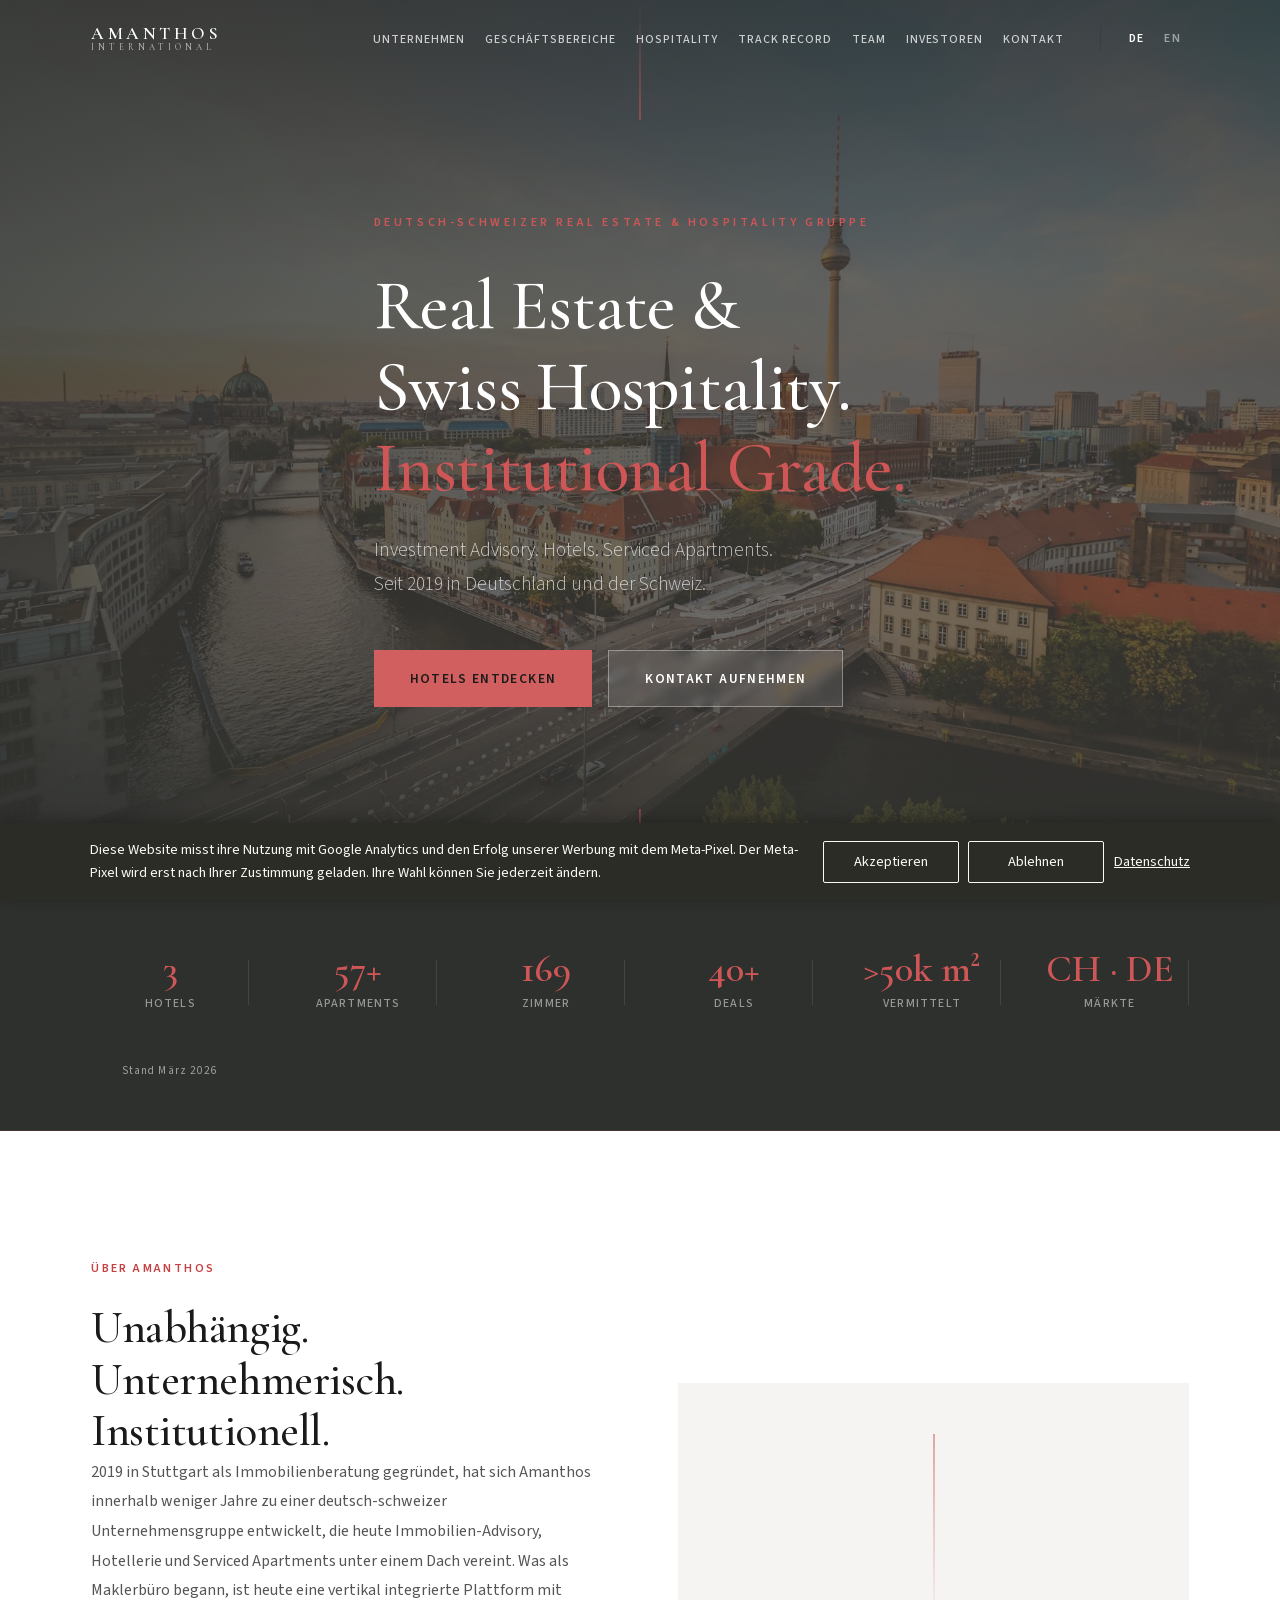
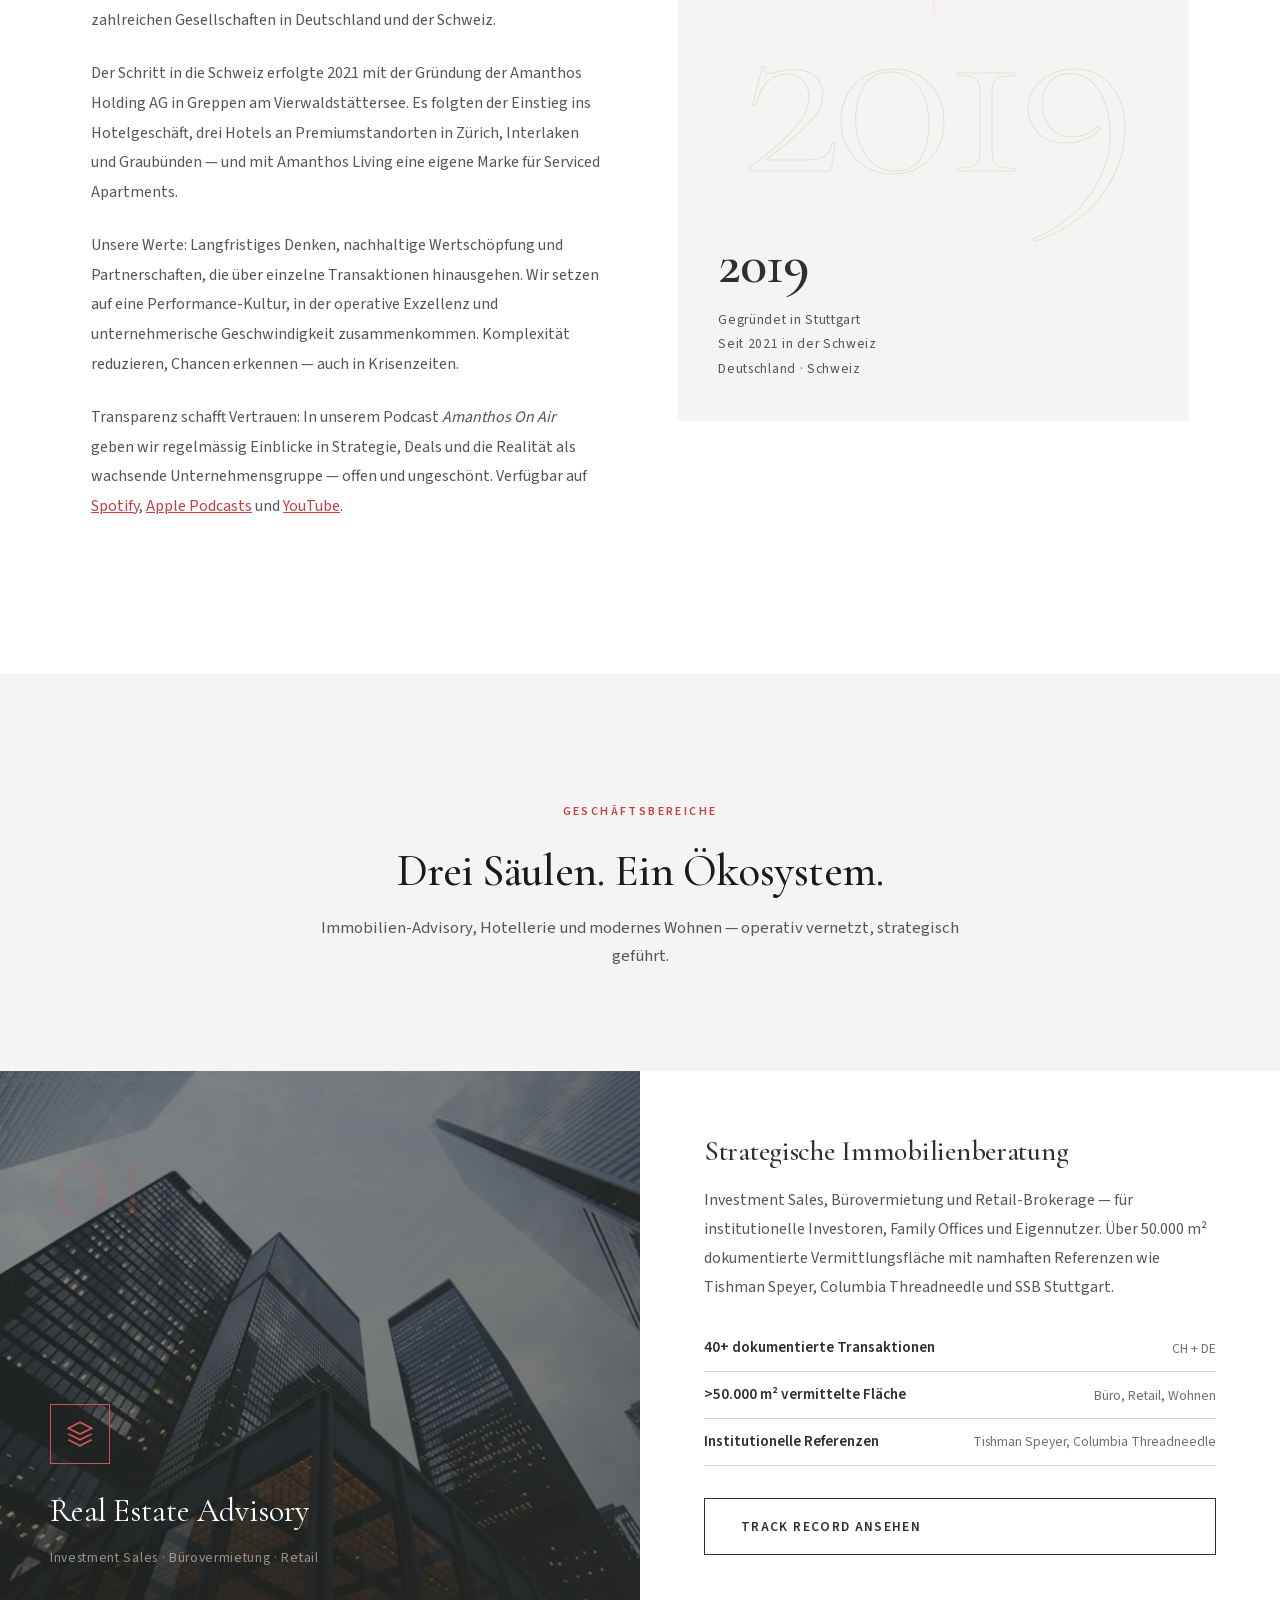
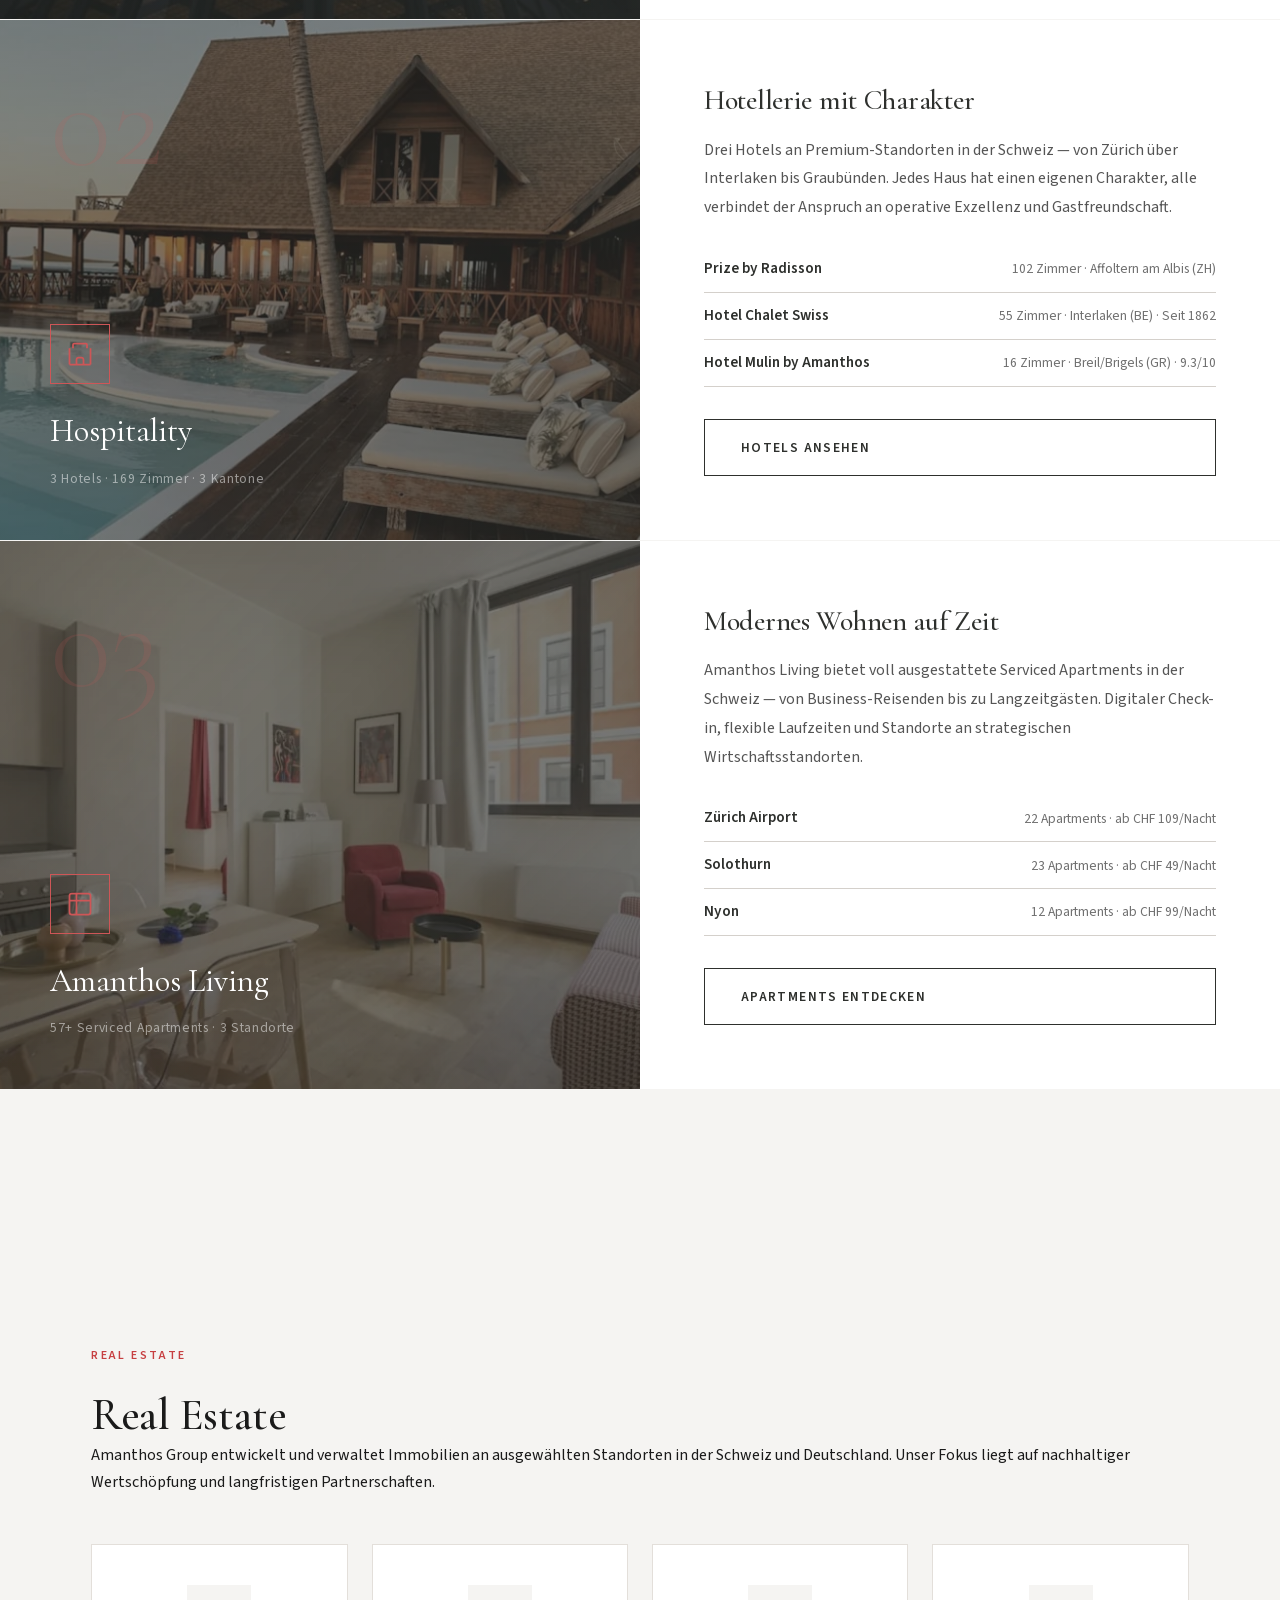
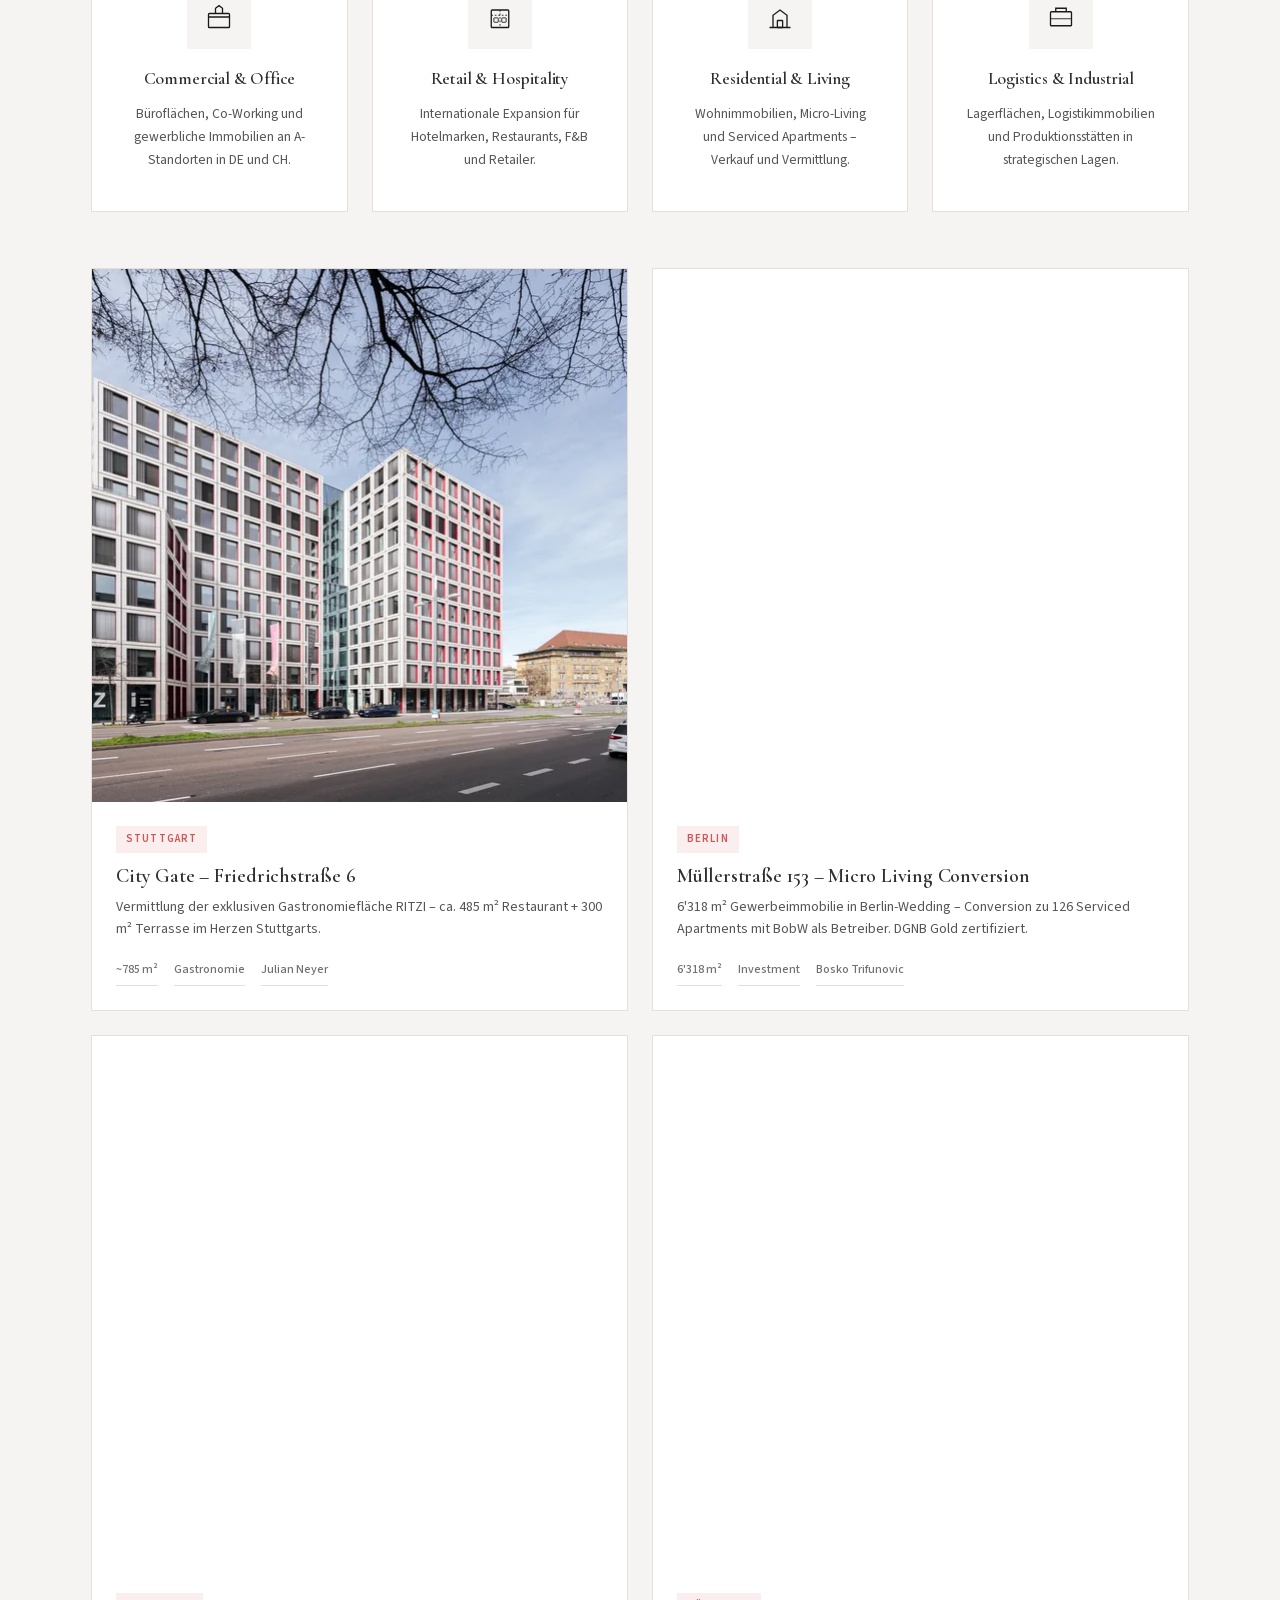
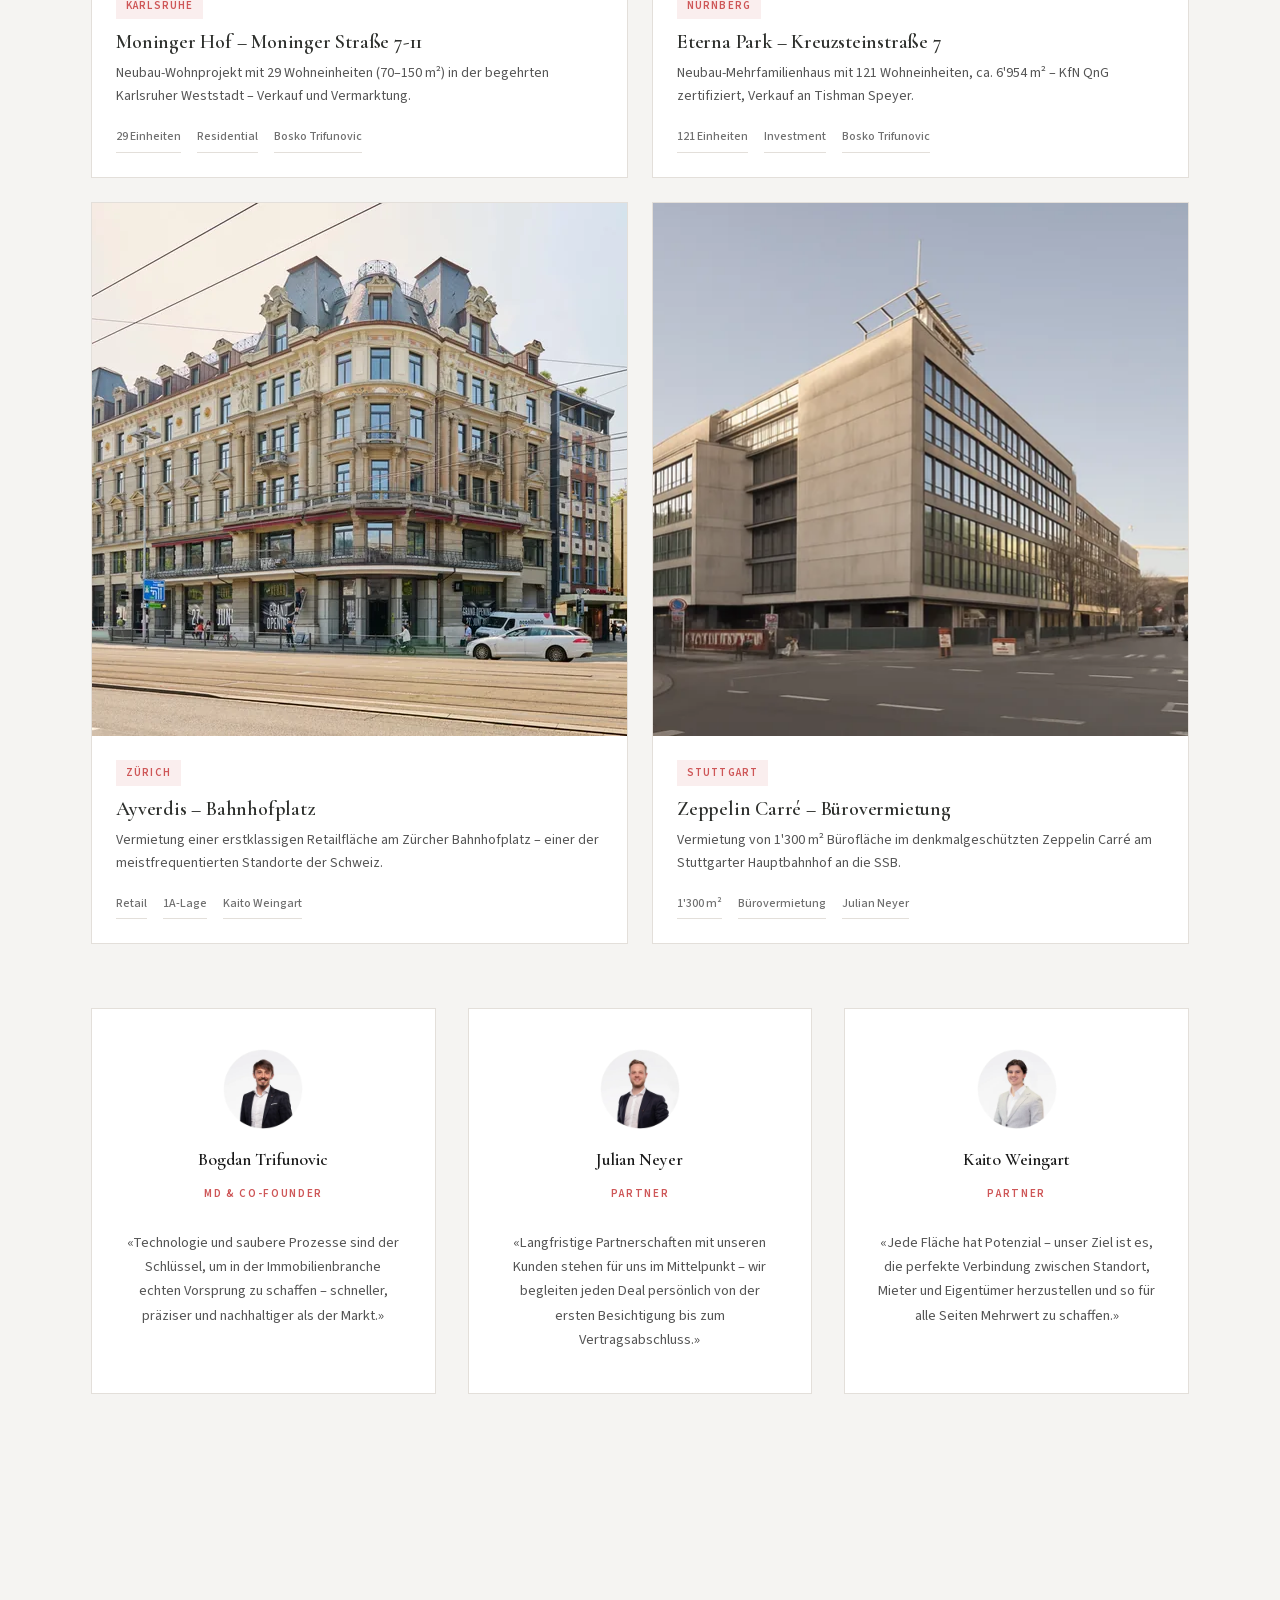
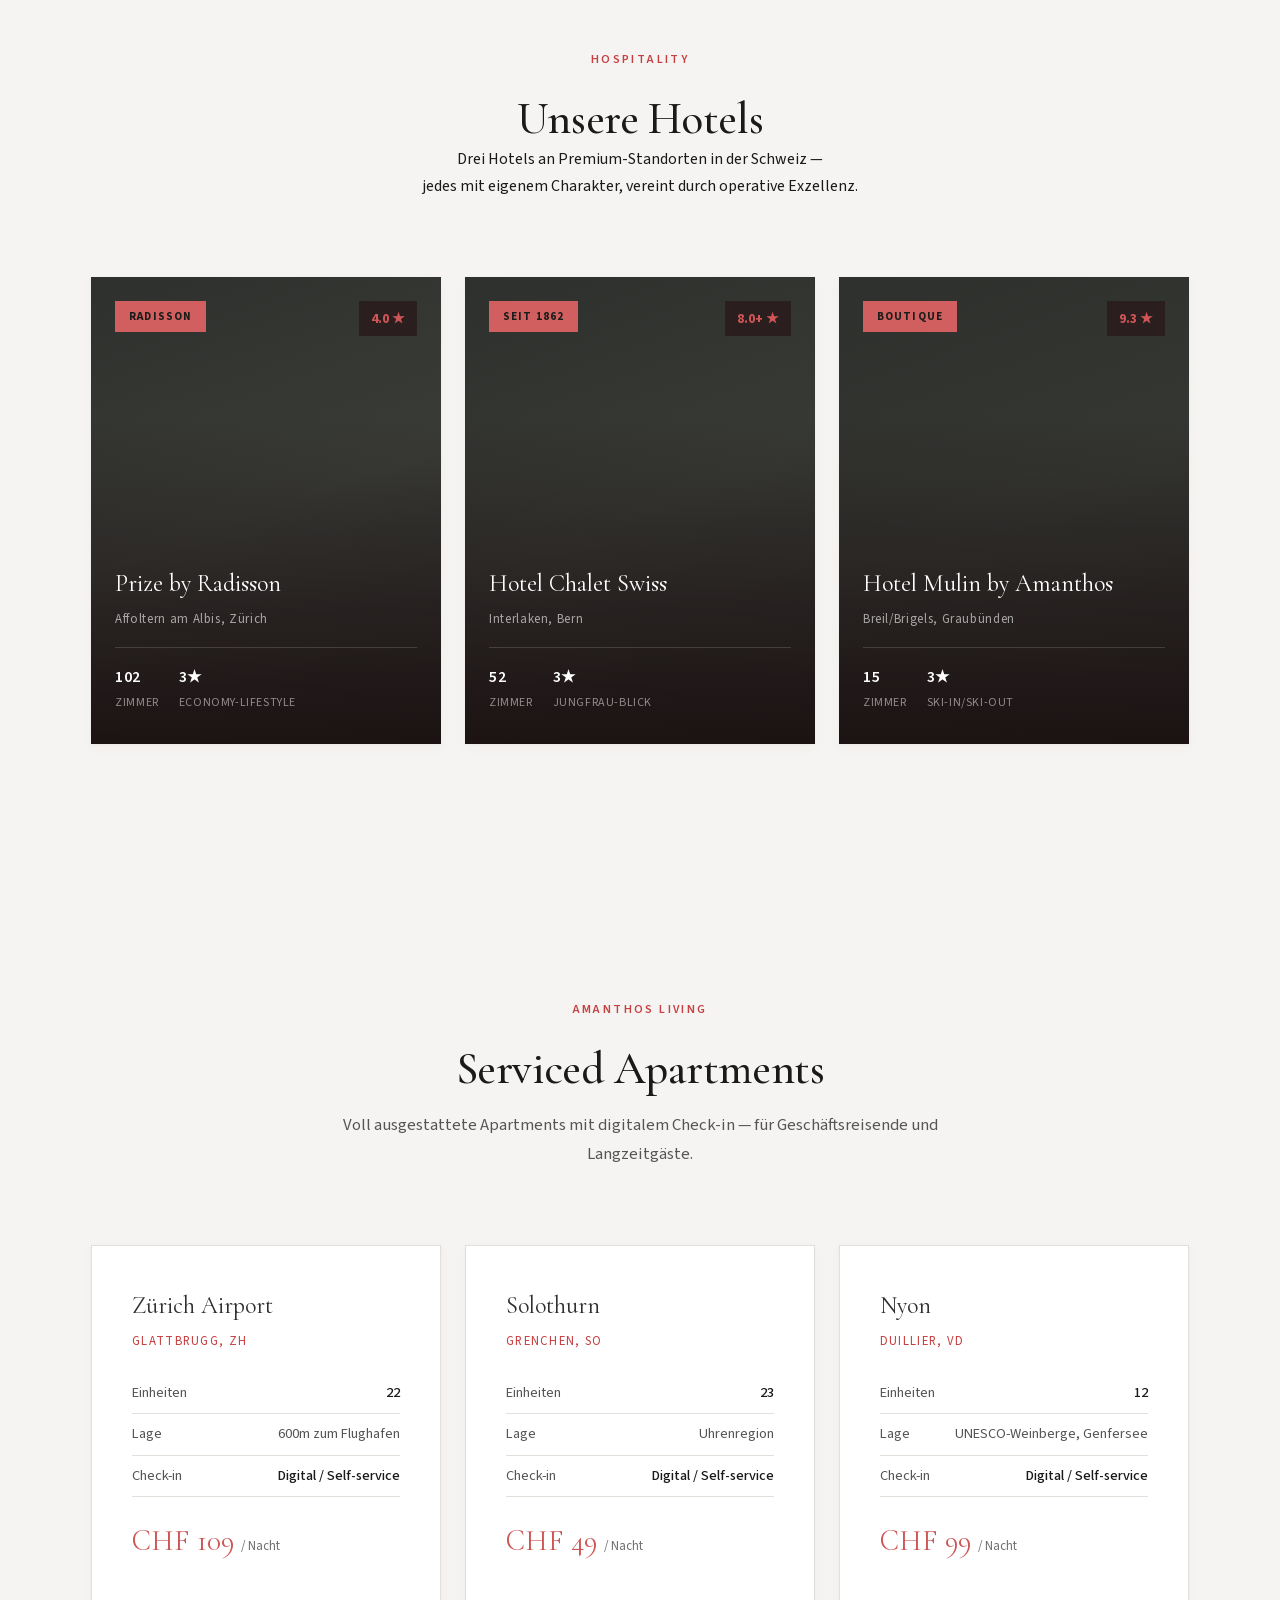
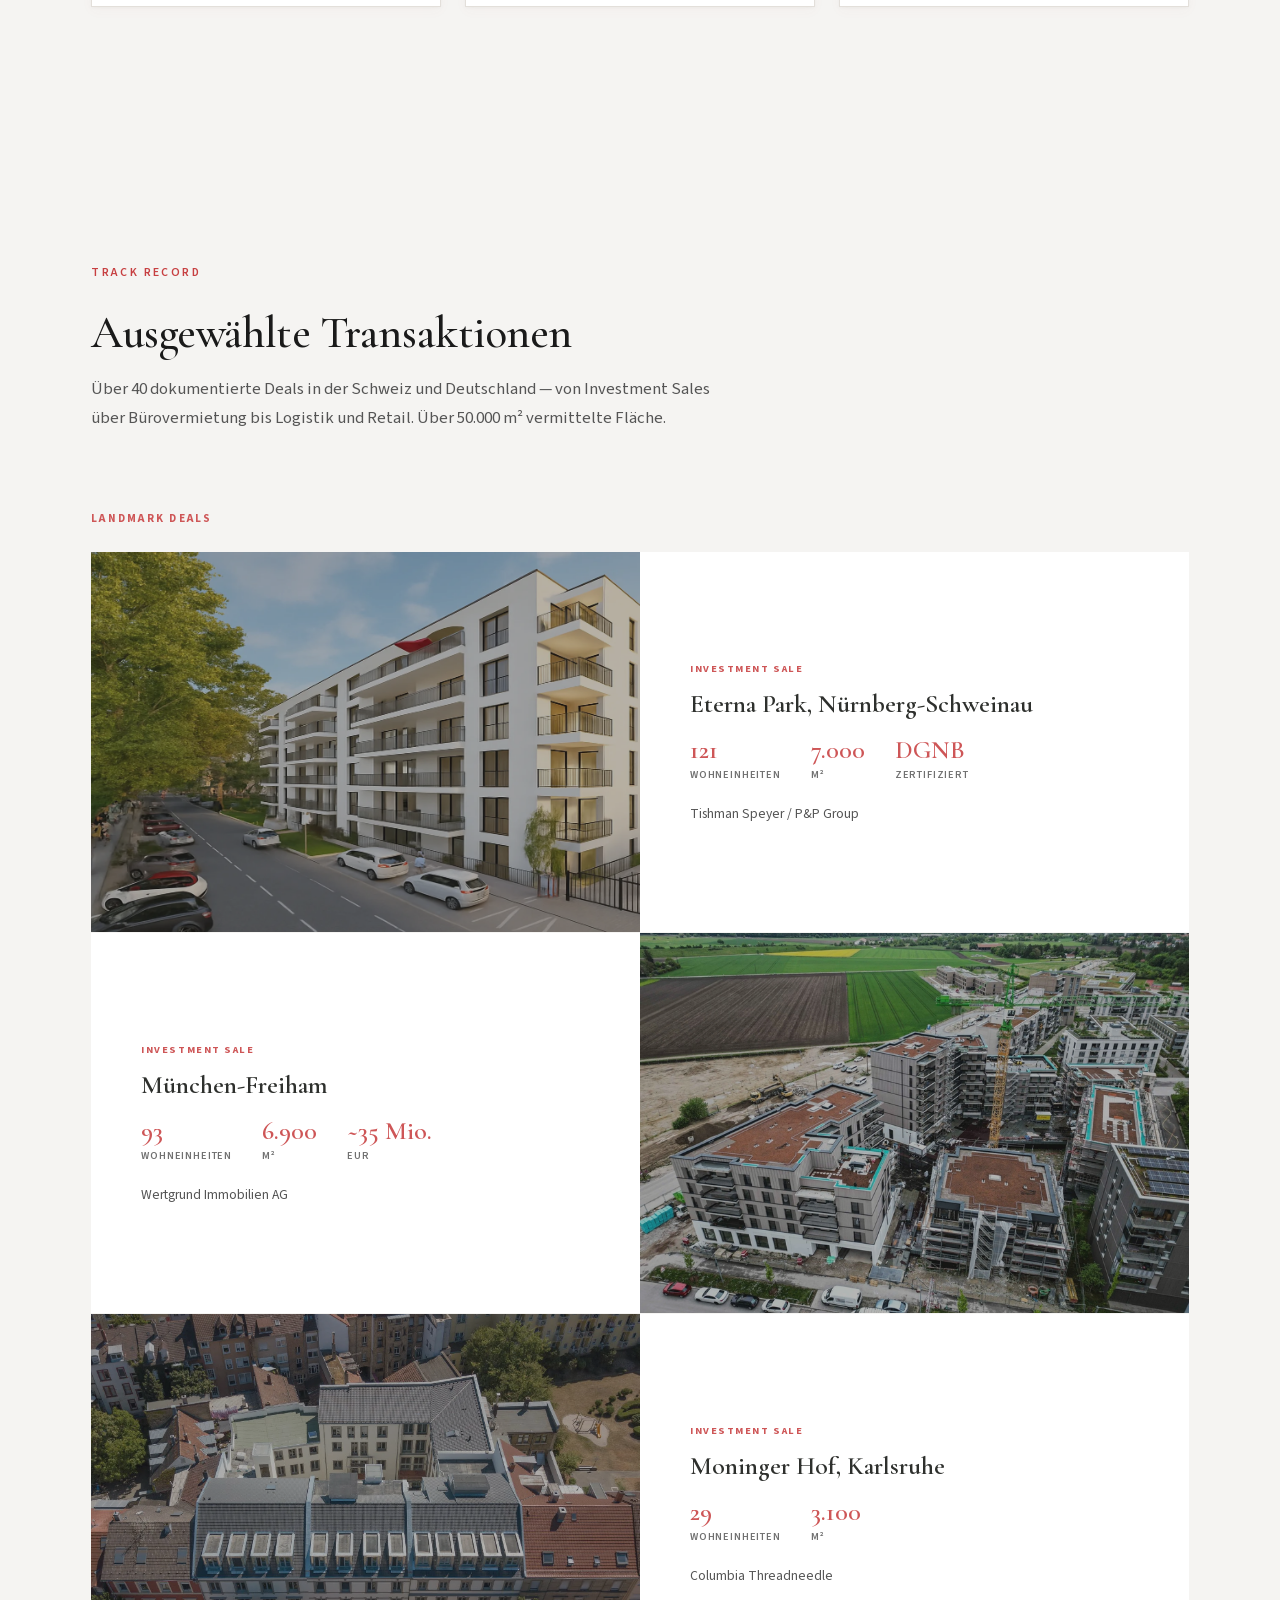
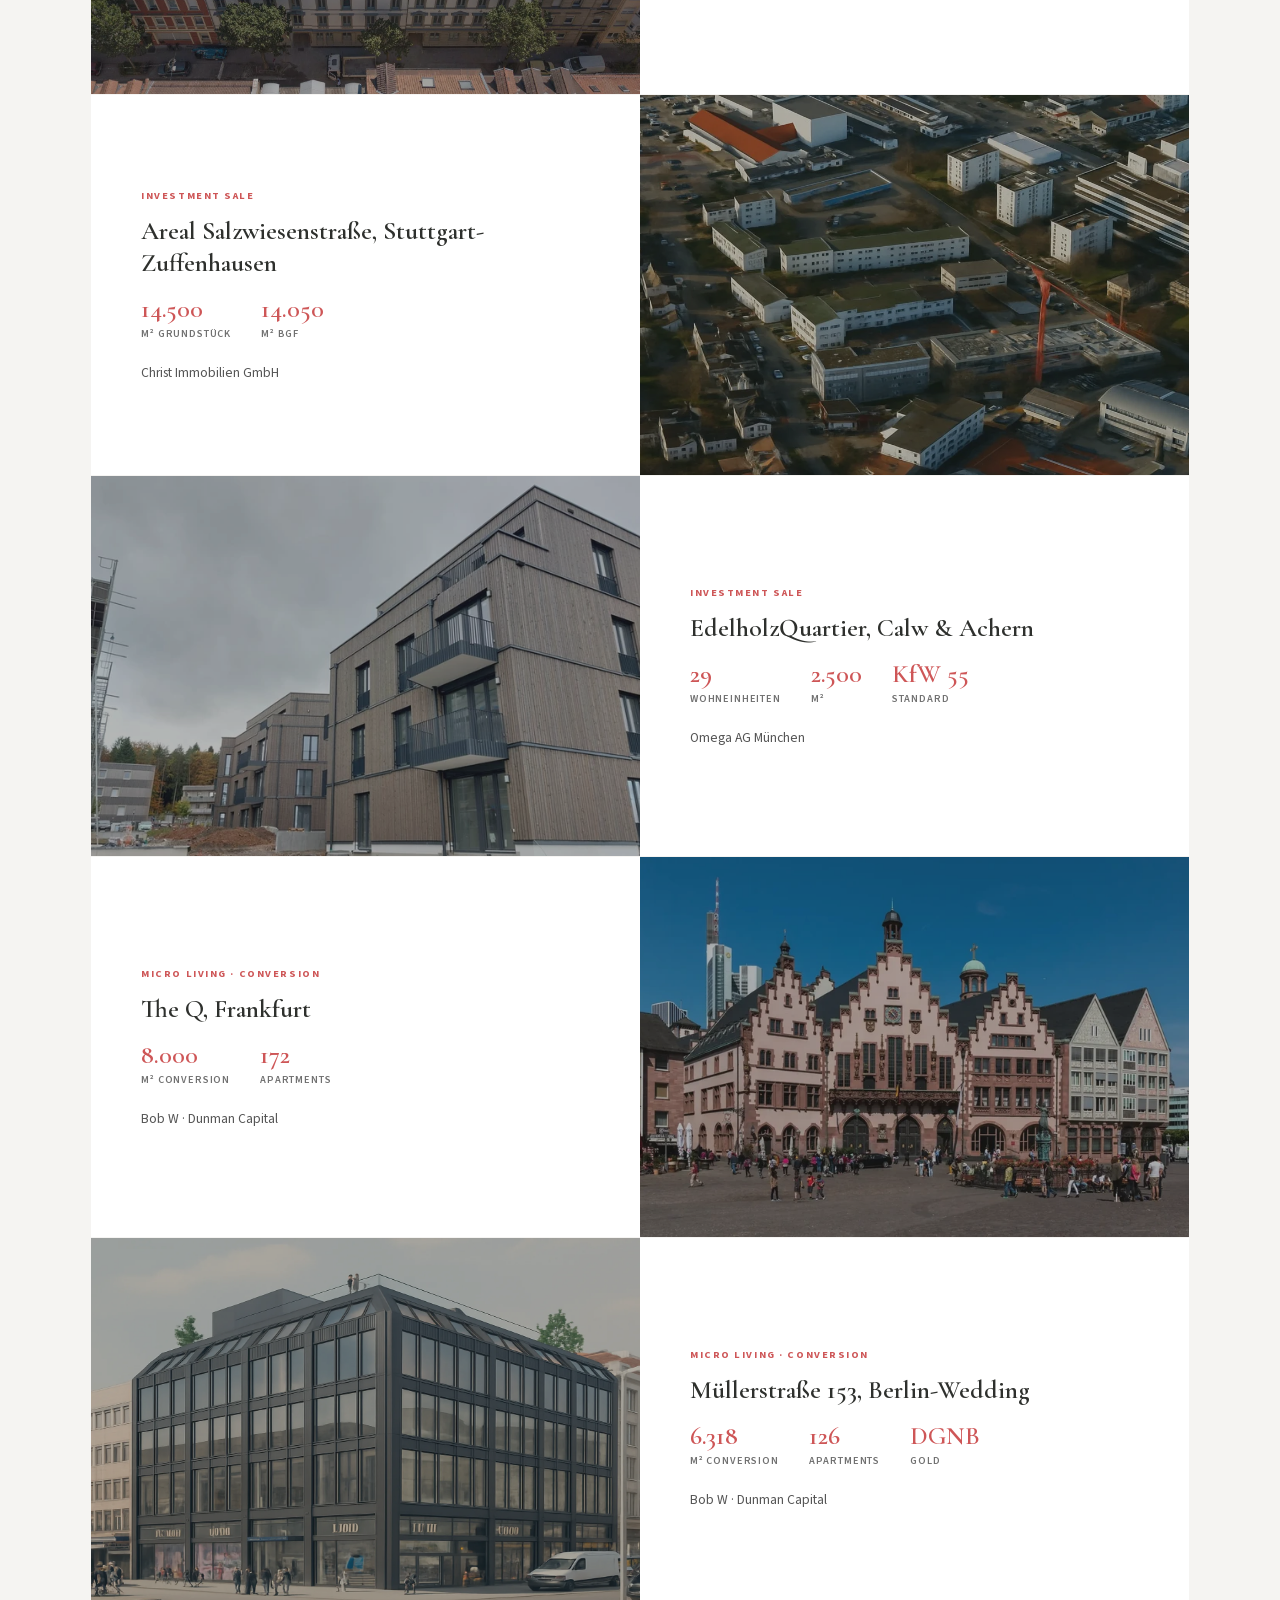
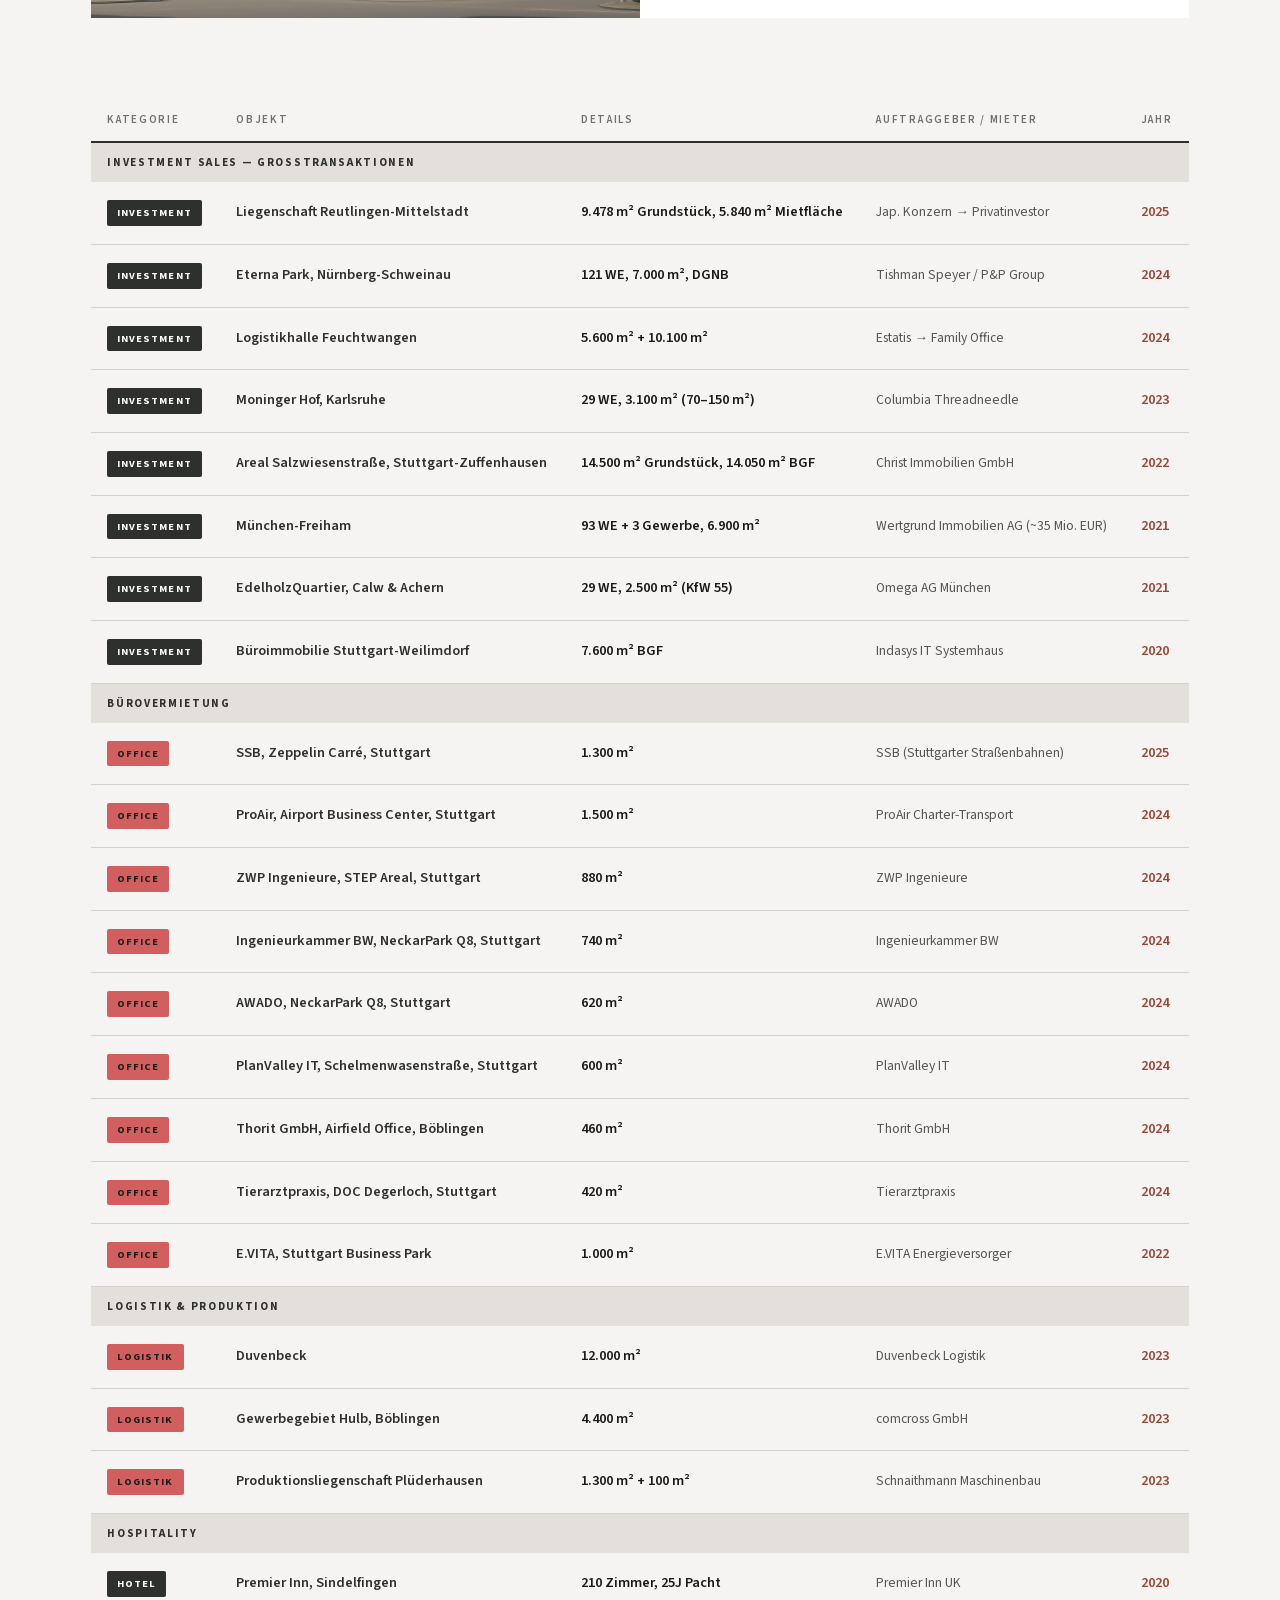
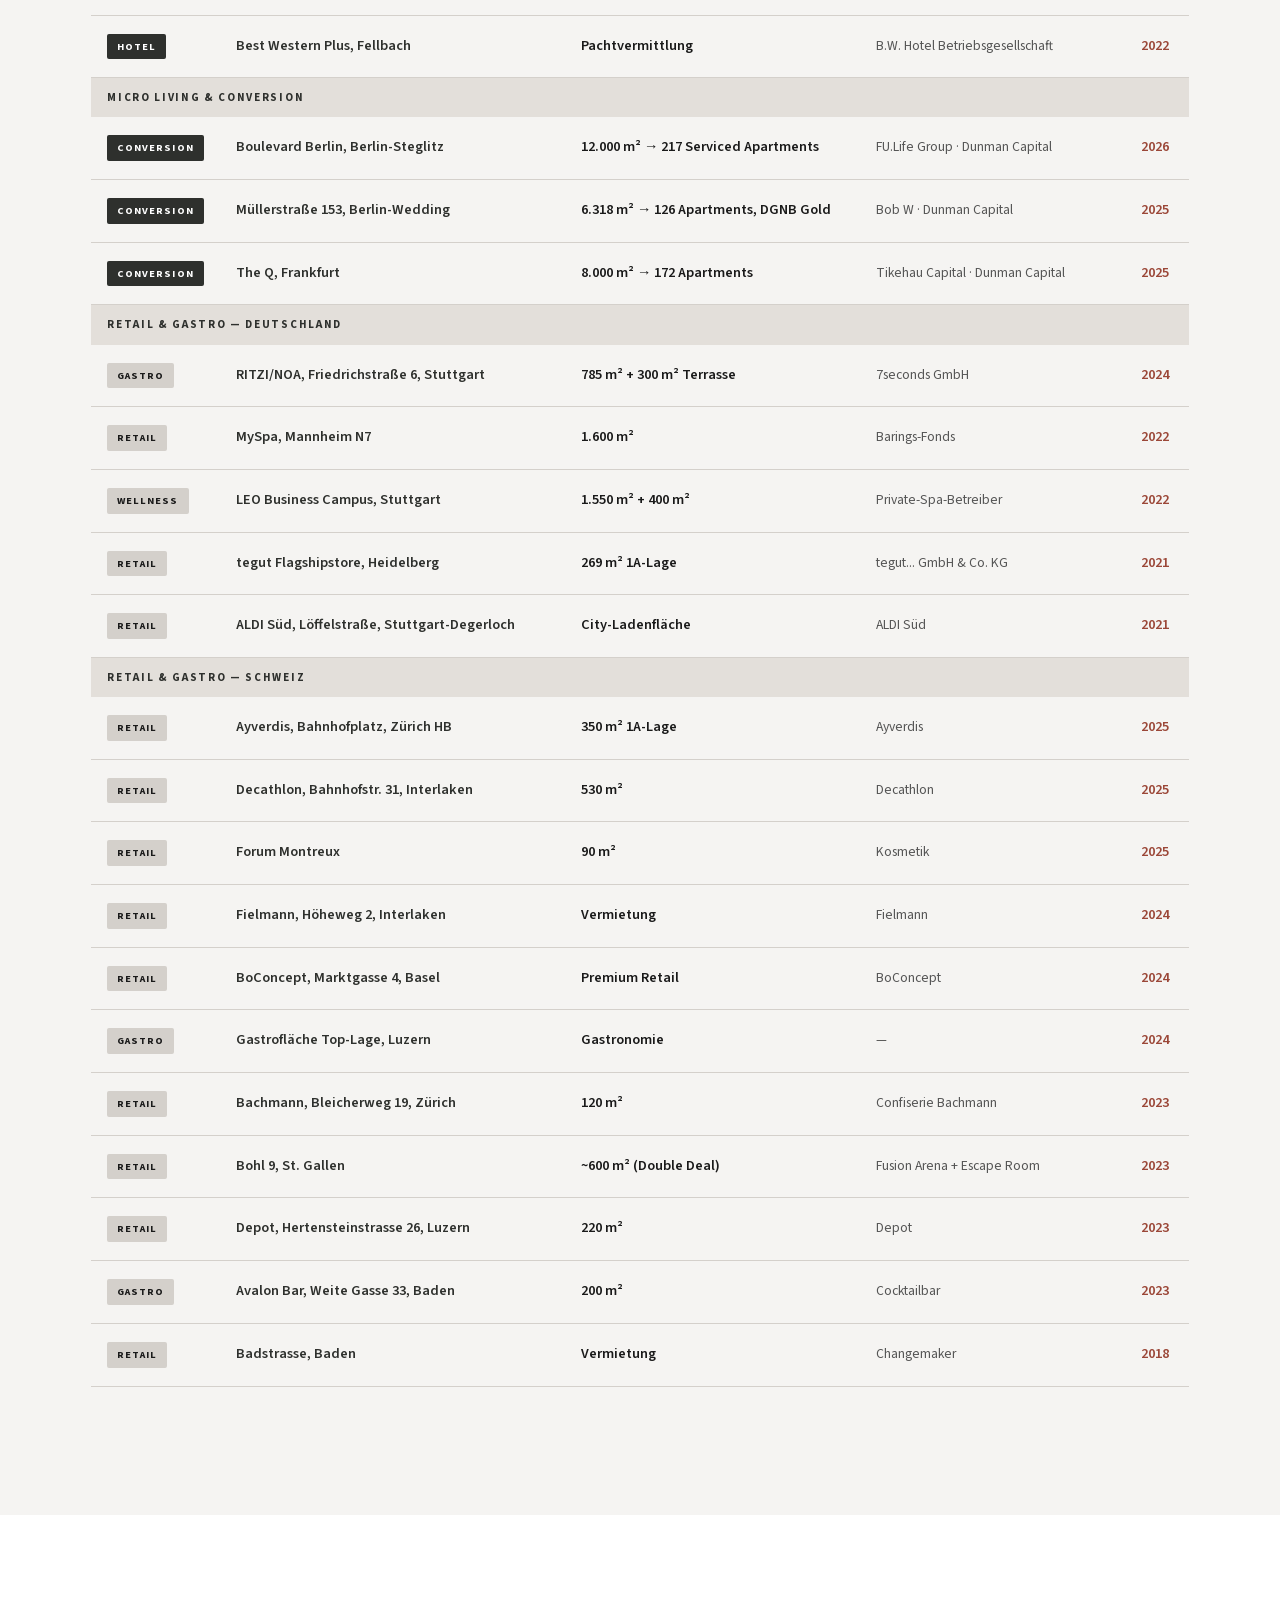
==== commit 22337e54: "feat(track-record): add FU.Life lease at Boulevard Berlin to the 2026 deals Adds the 217 serviced ap" ====
--- a/index.html
+++ b/index.html
@@ -4443,6 +4443,13 @@
                         </tr>
                         <tr>
                             <td><span class="deal-type deal-type--investment">Conversion</span></td>
+                            <td><span class="deal-name">Boulevard Berlin, Berlin-Steglitz</span></td>
+                            <td class="deal-size"><span lang="de" data-de="">12.000 m² → 217 Serviced Apartments</span><span lang="en" data-en="">12,000 sqm → 217 serviced apartments</span></td>
+                            <td><span class="deal-client">FU.Life Group · Dunman Capital</span></td>
+                            <td class="deal-year">2026</td>
+                        </tr>
+                        <tr>
+                            <td><span class="deal-type deal-type--investment">Conversion</span></td>
                             <td><span class="deal-name">Müllerstraße 153, Berlin-Wedding</span></td>
                             <td class="deal-size">6.318 m² → 126 Apartments, DGNB Gold</td>
                             <td><span class="deal-client">Bob W · Dunman Capital</span></td>
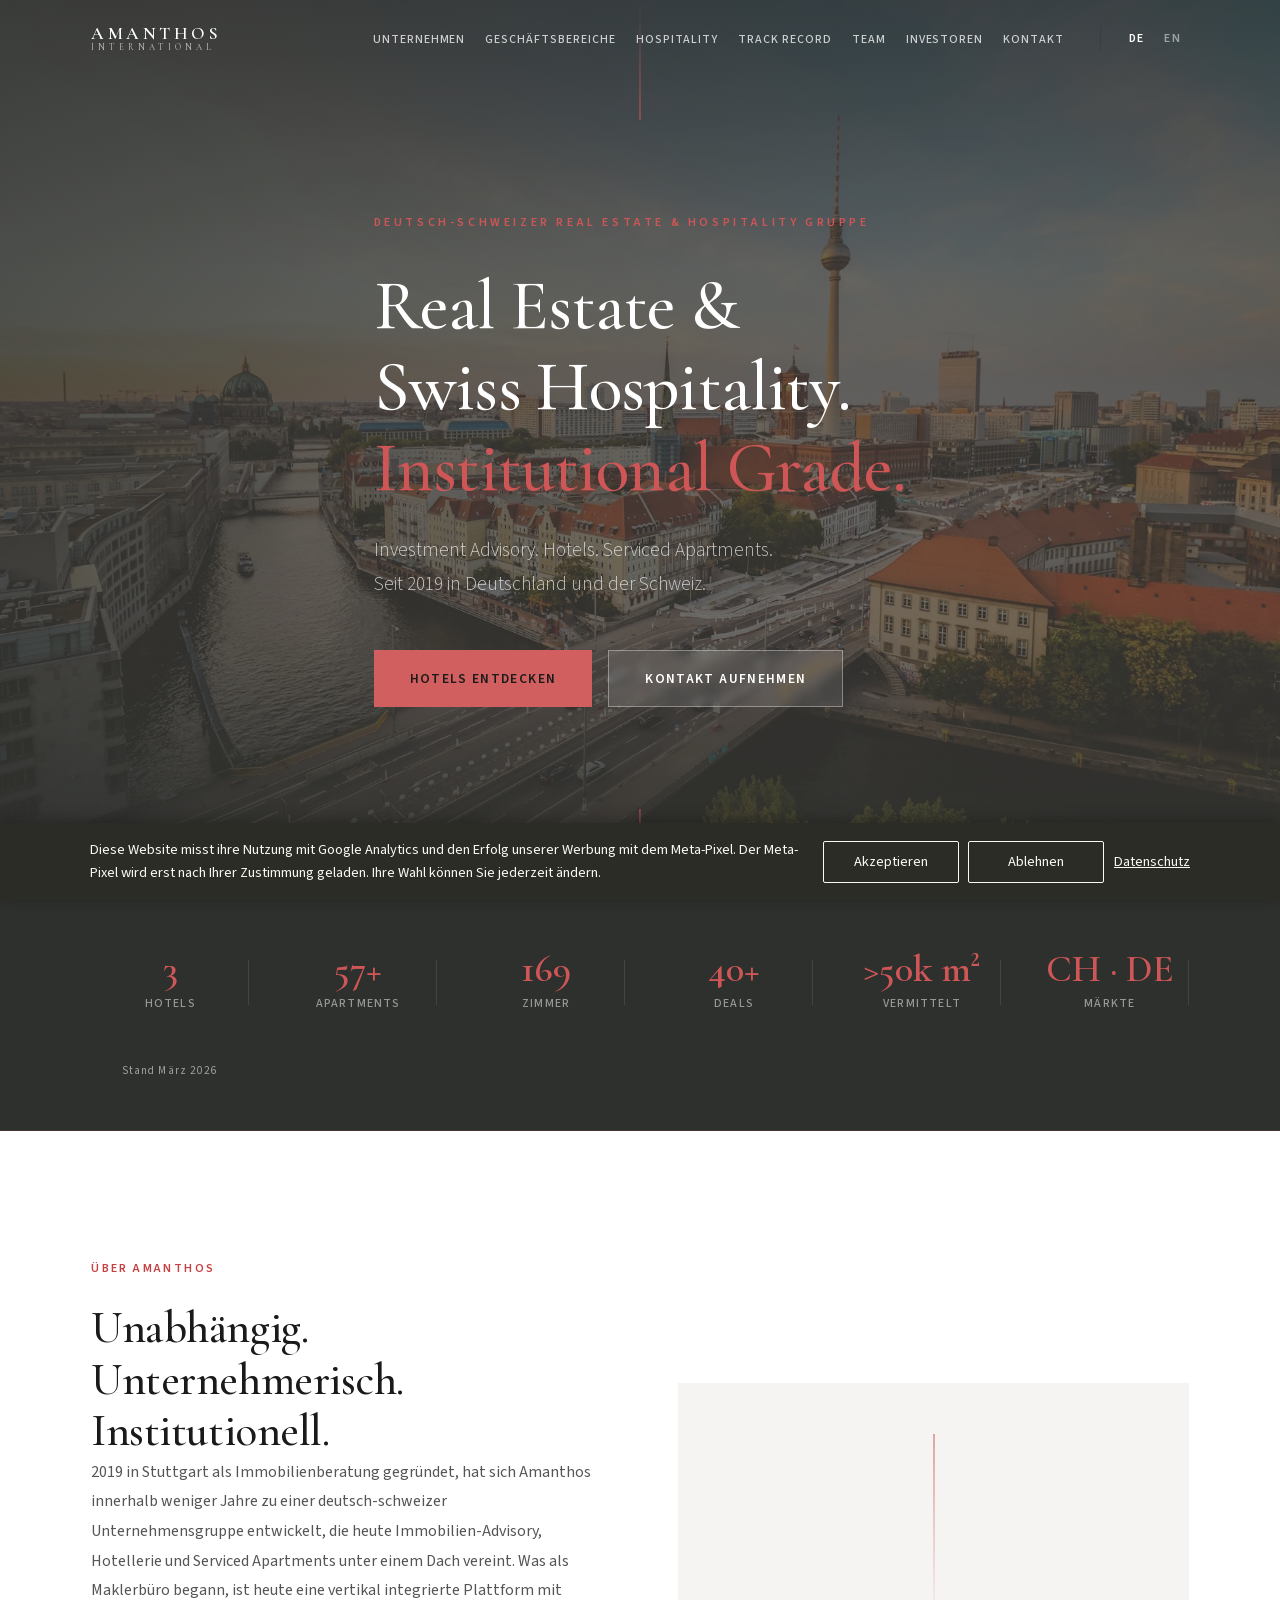
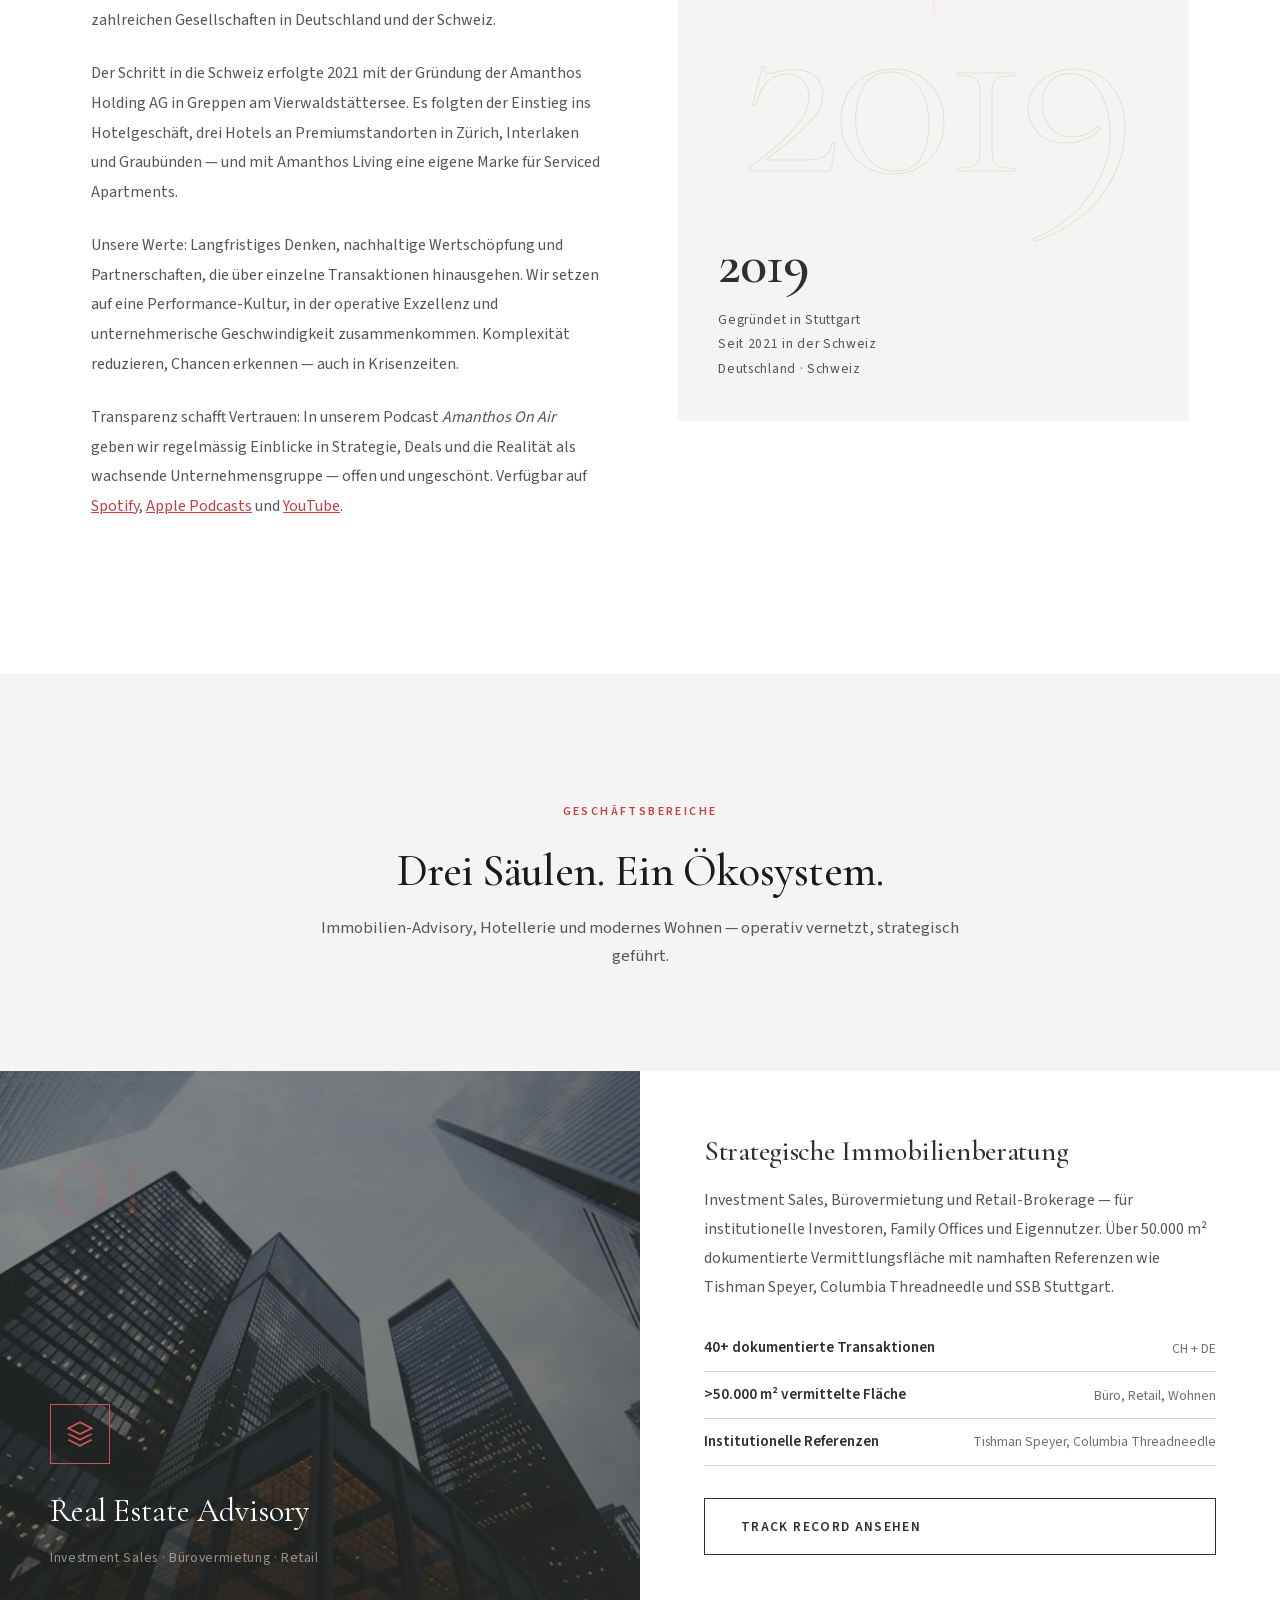
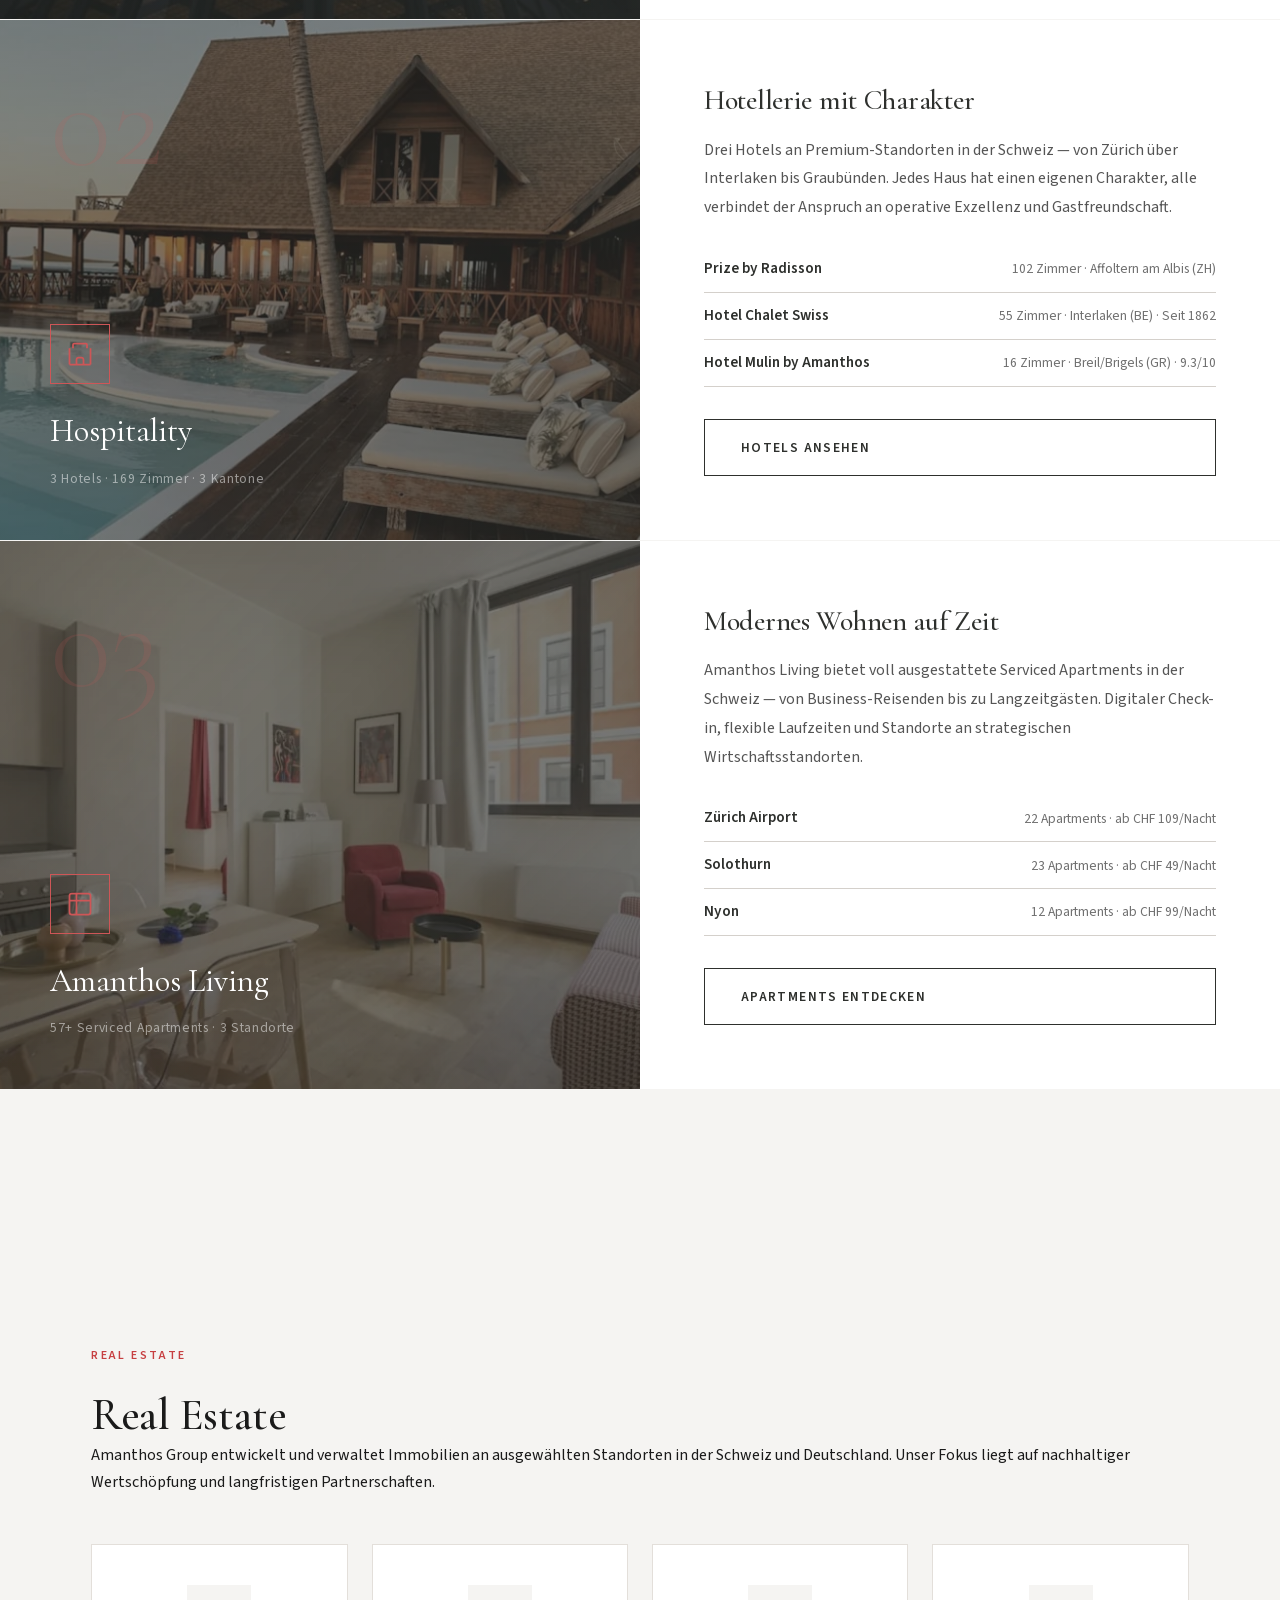
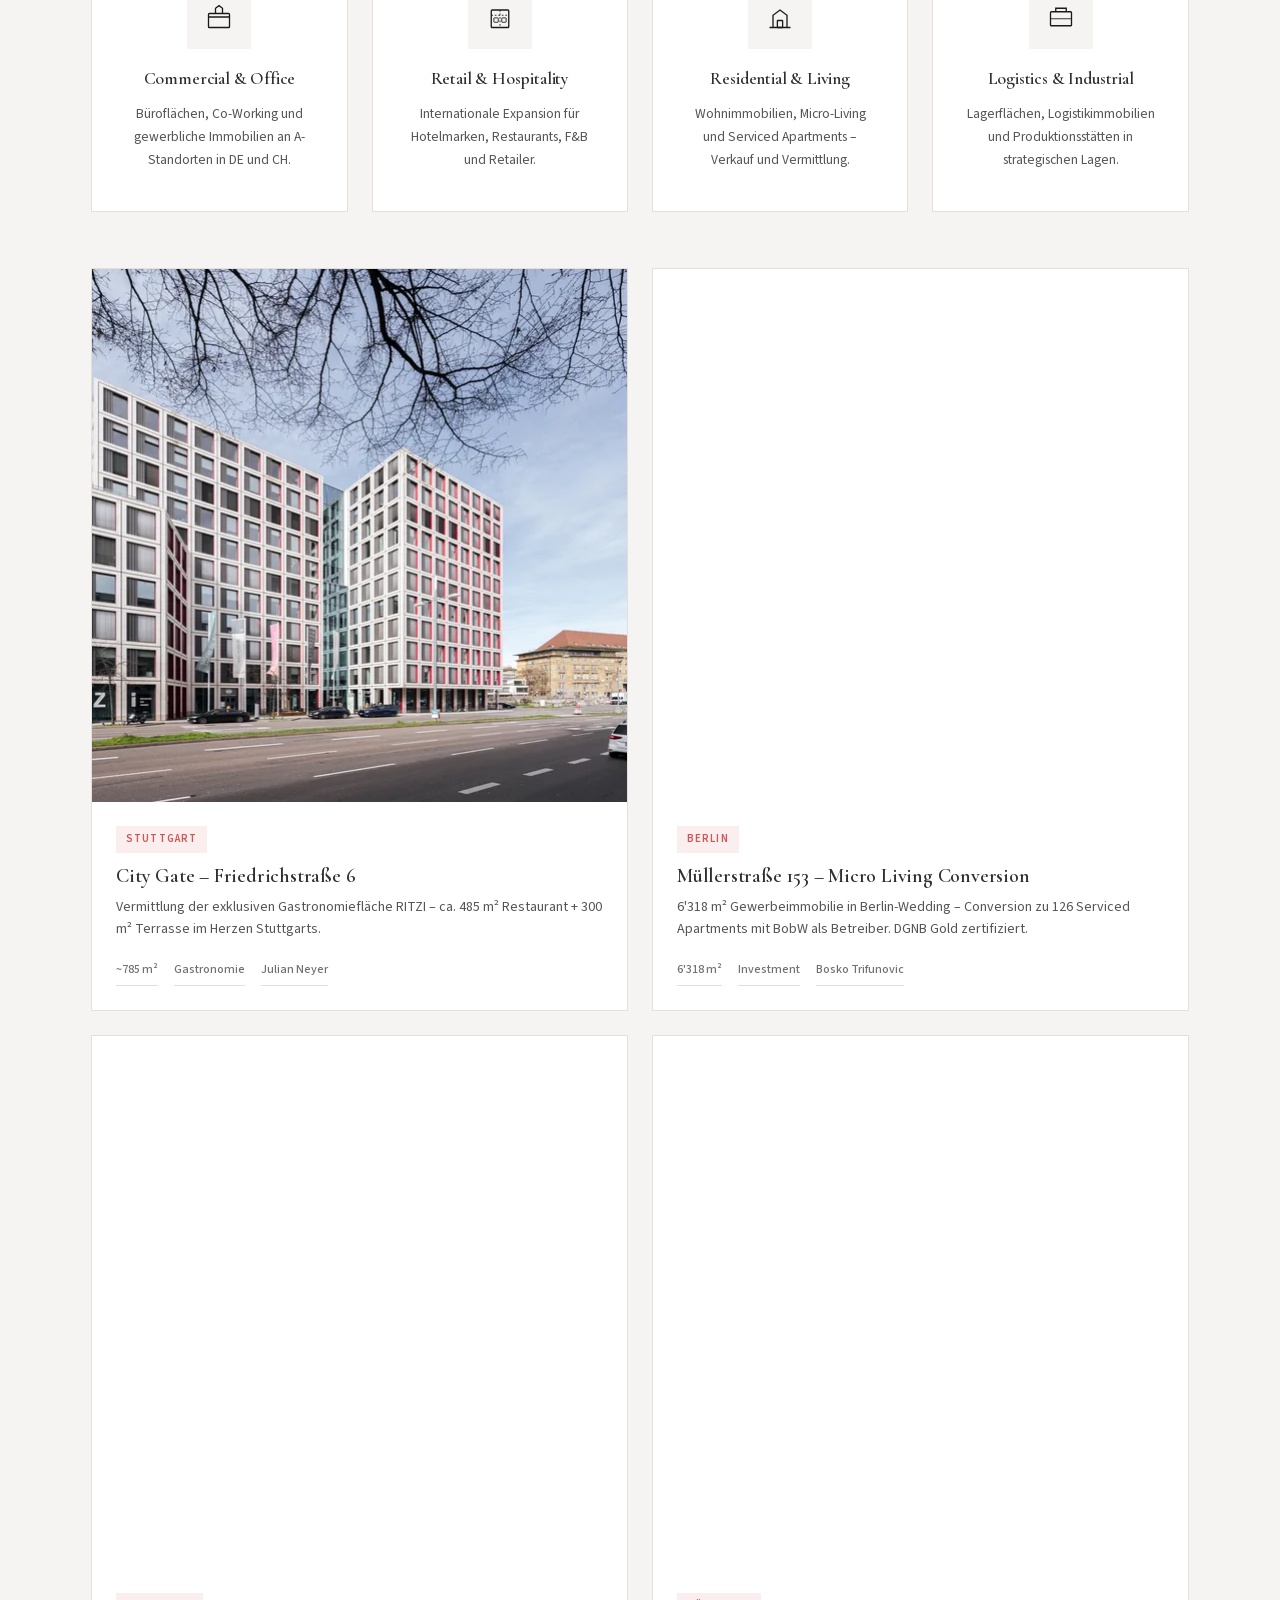
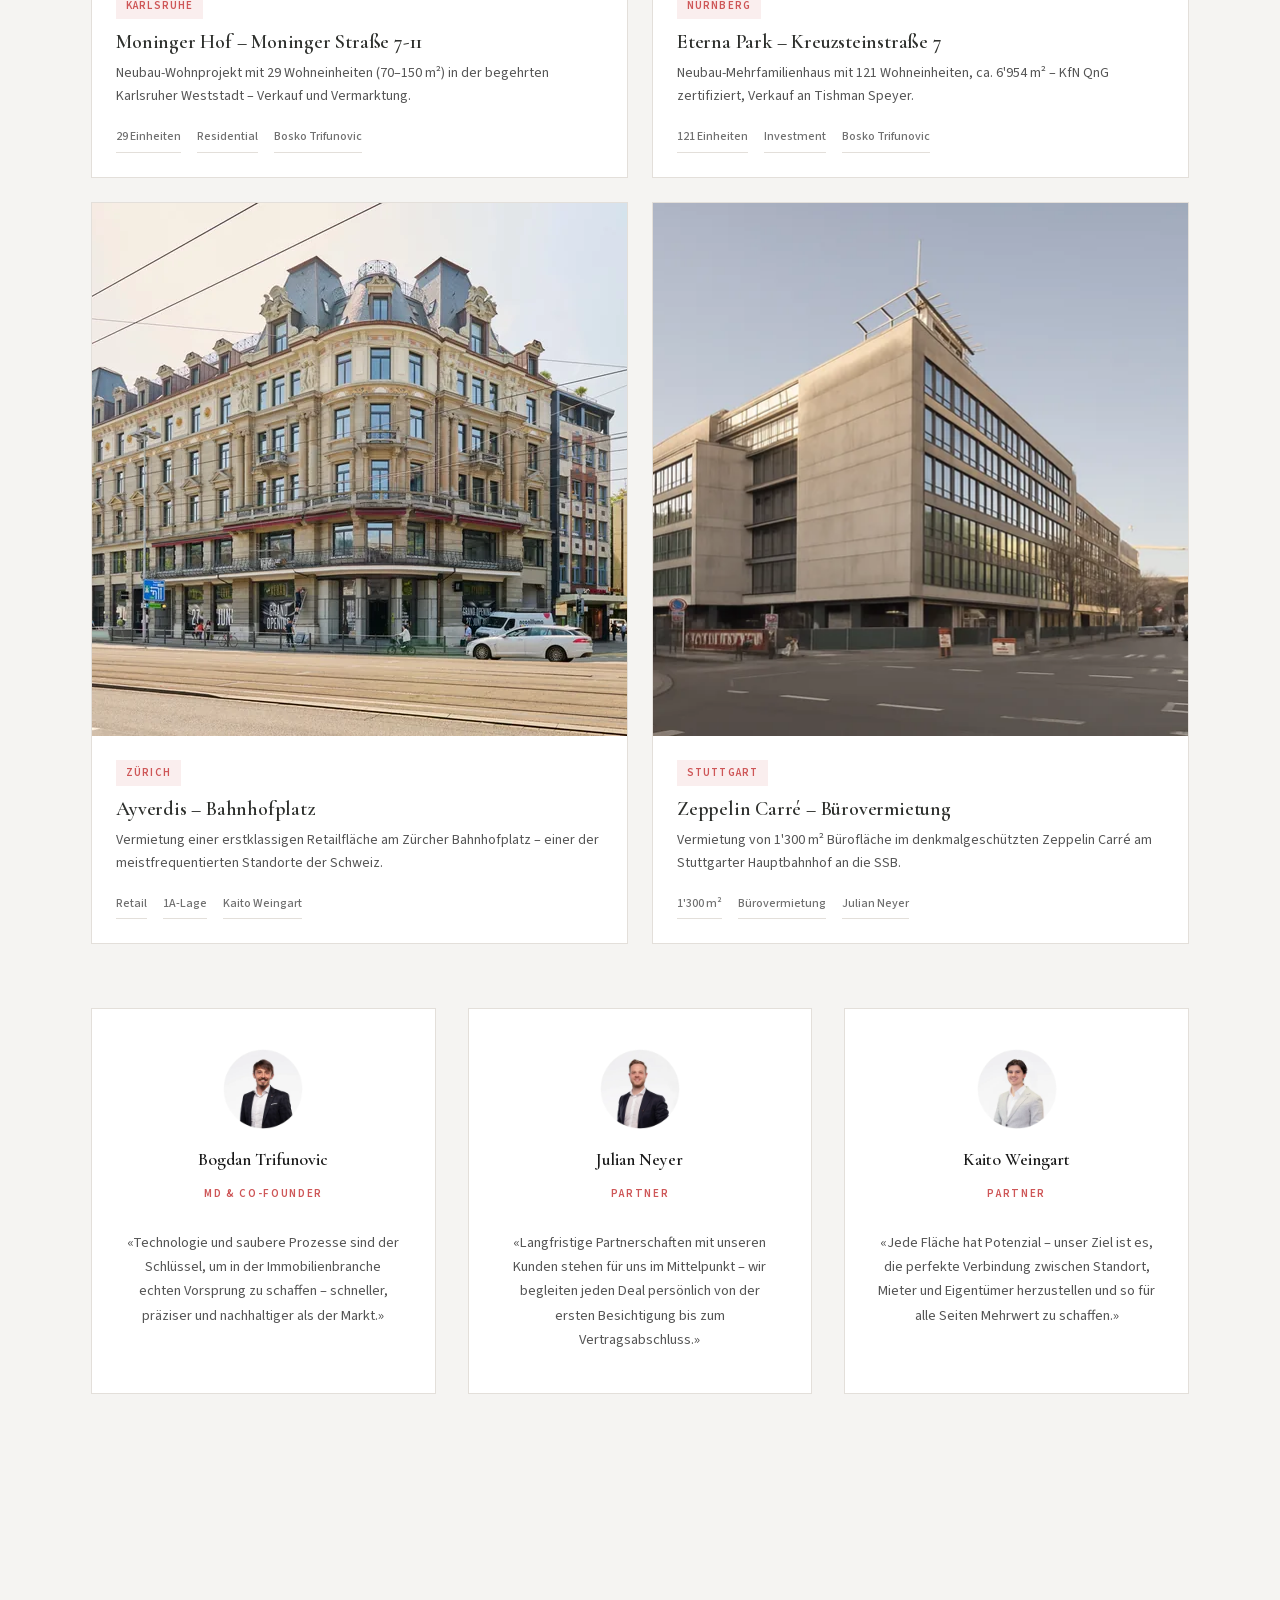
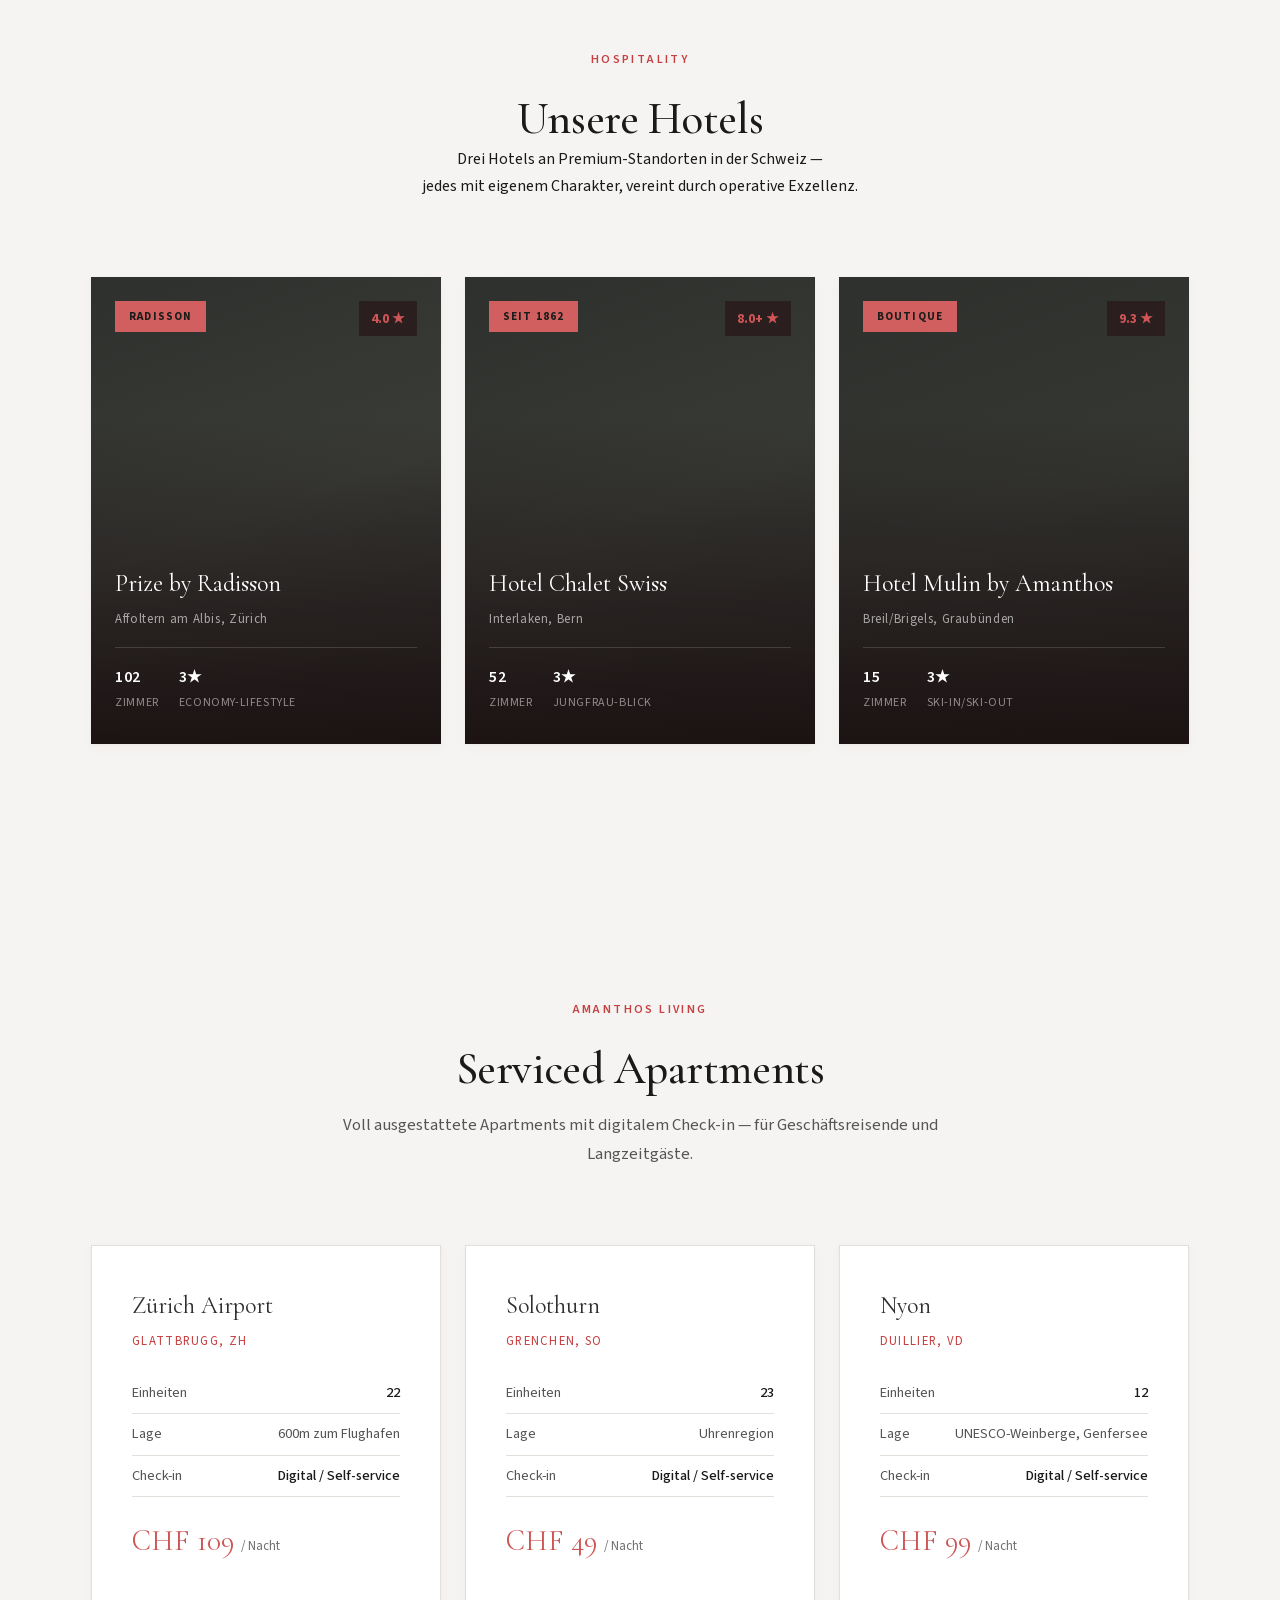
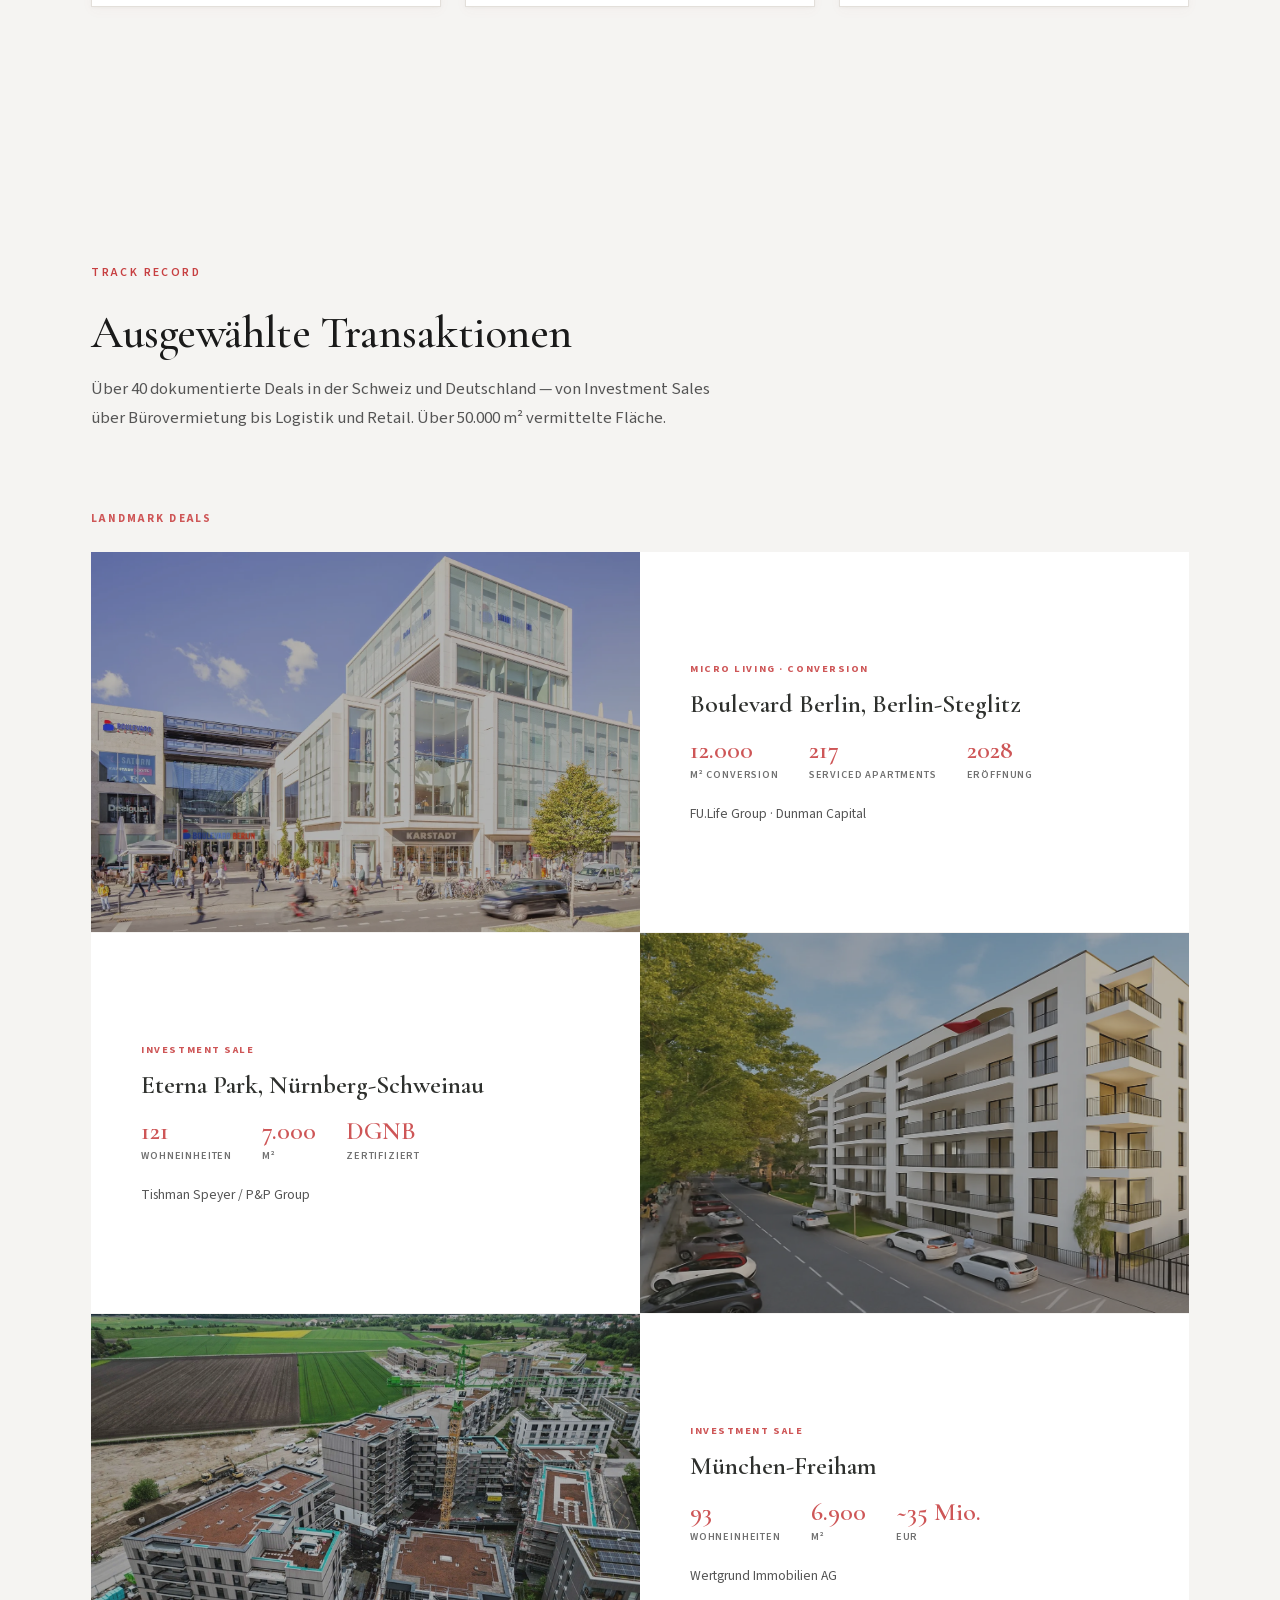
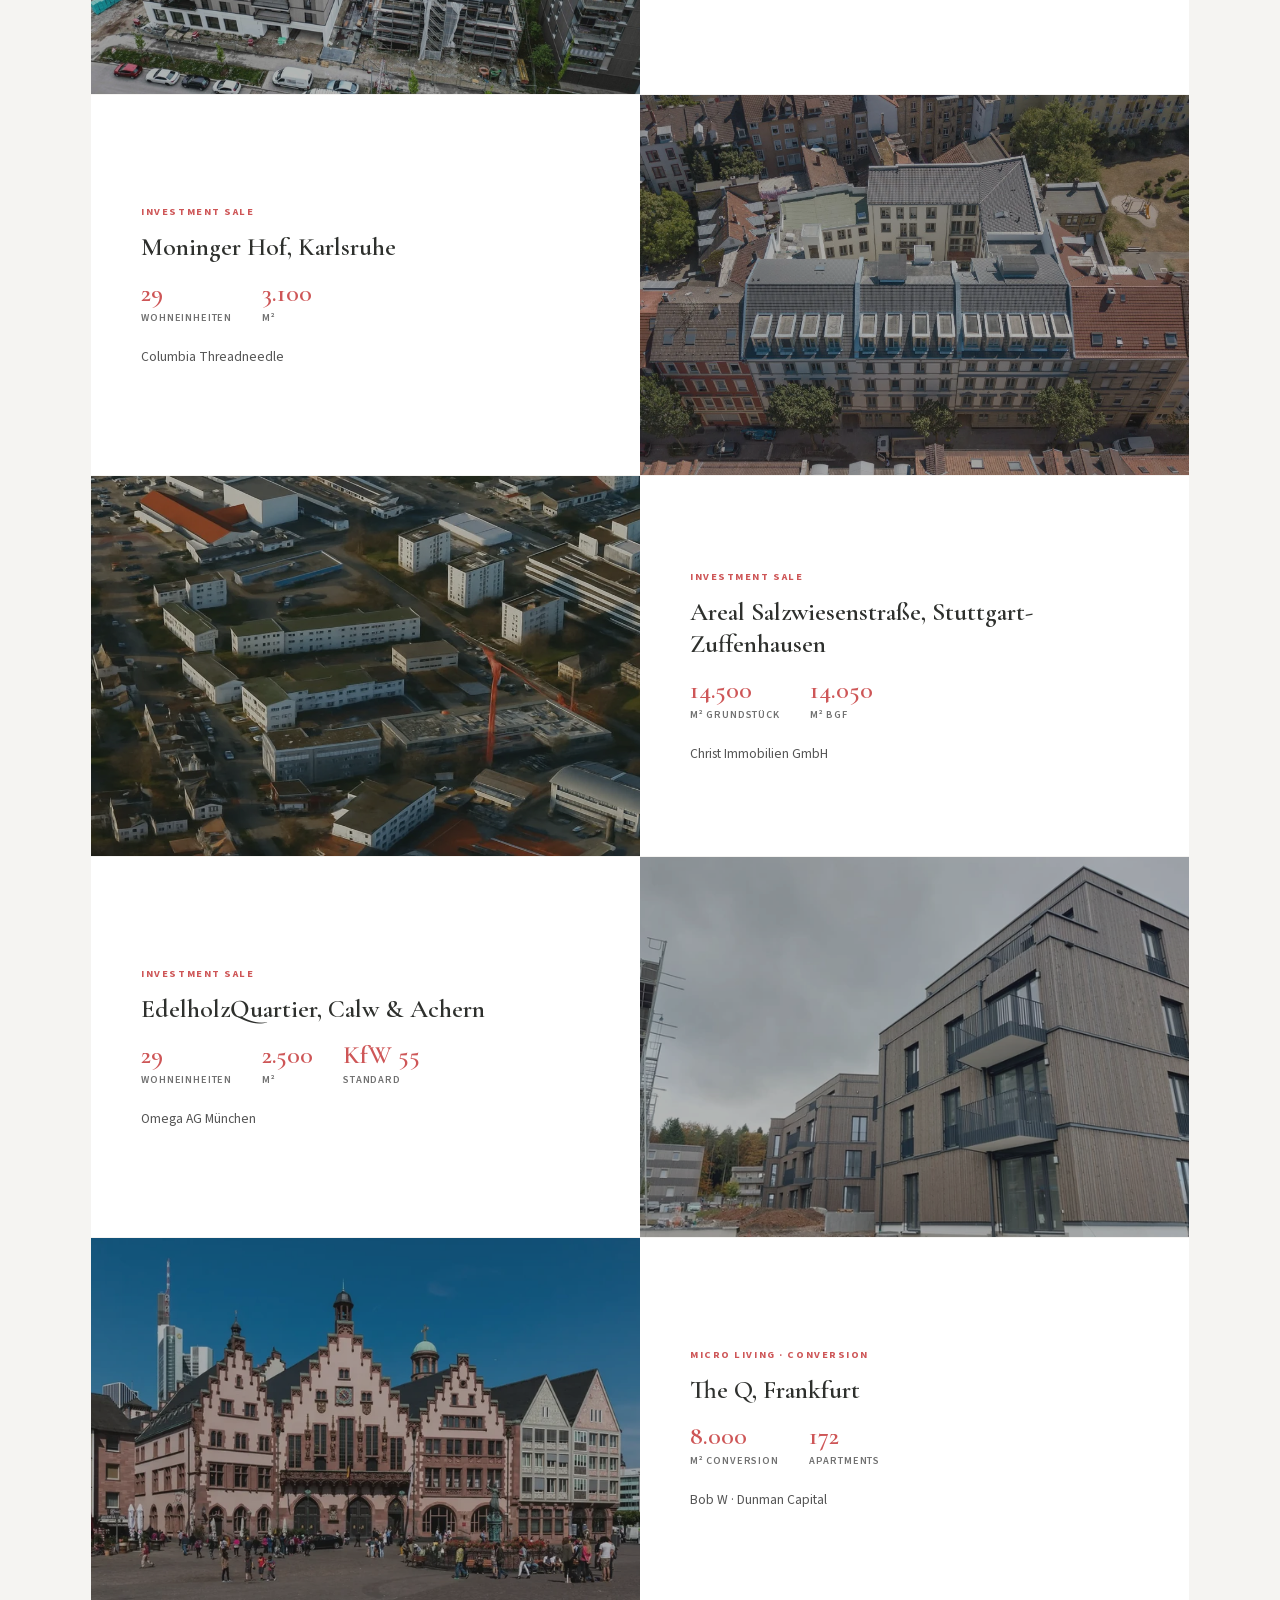
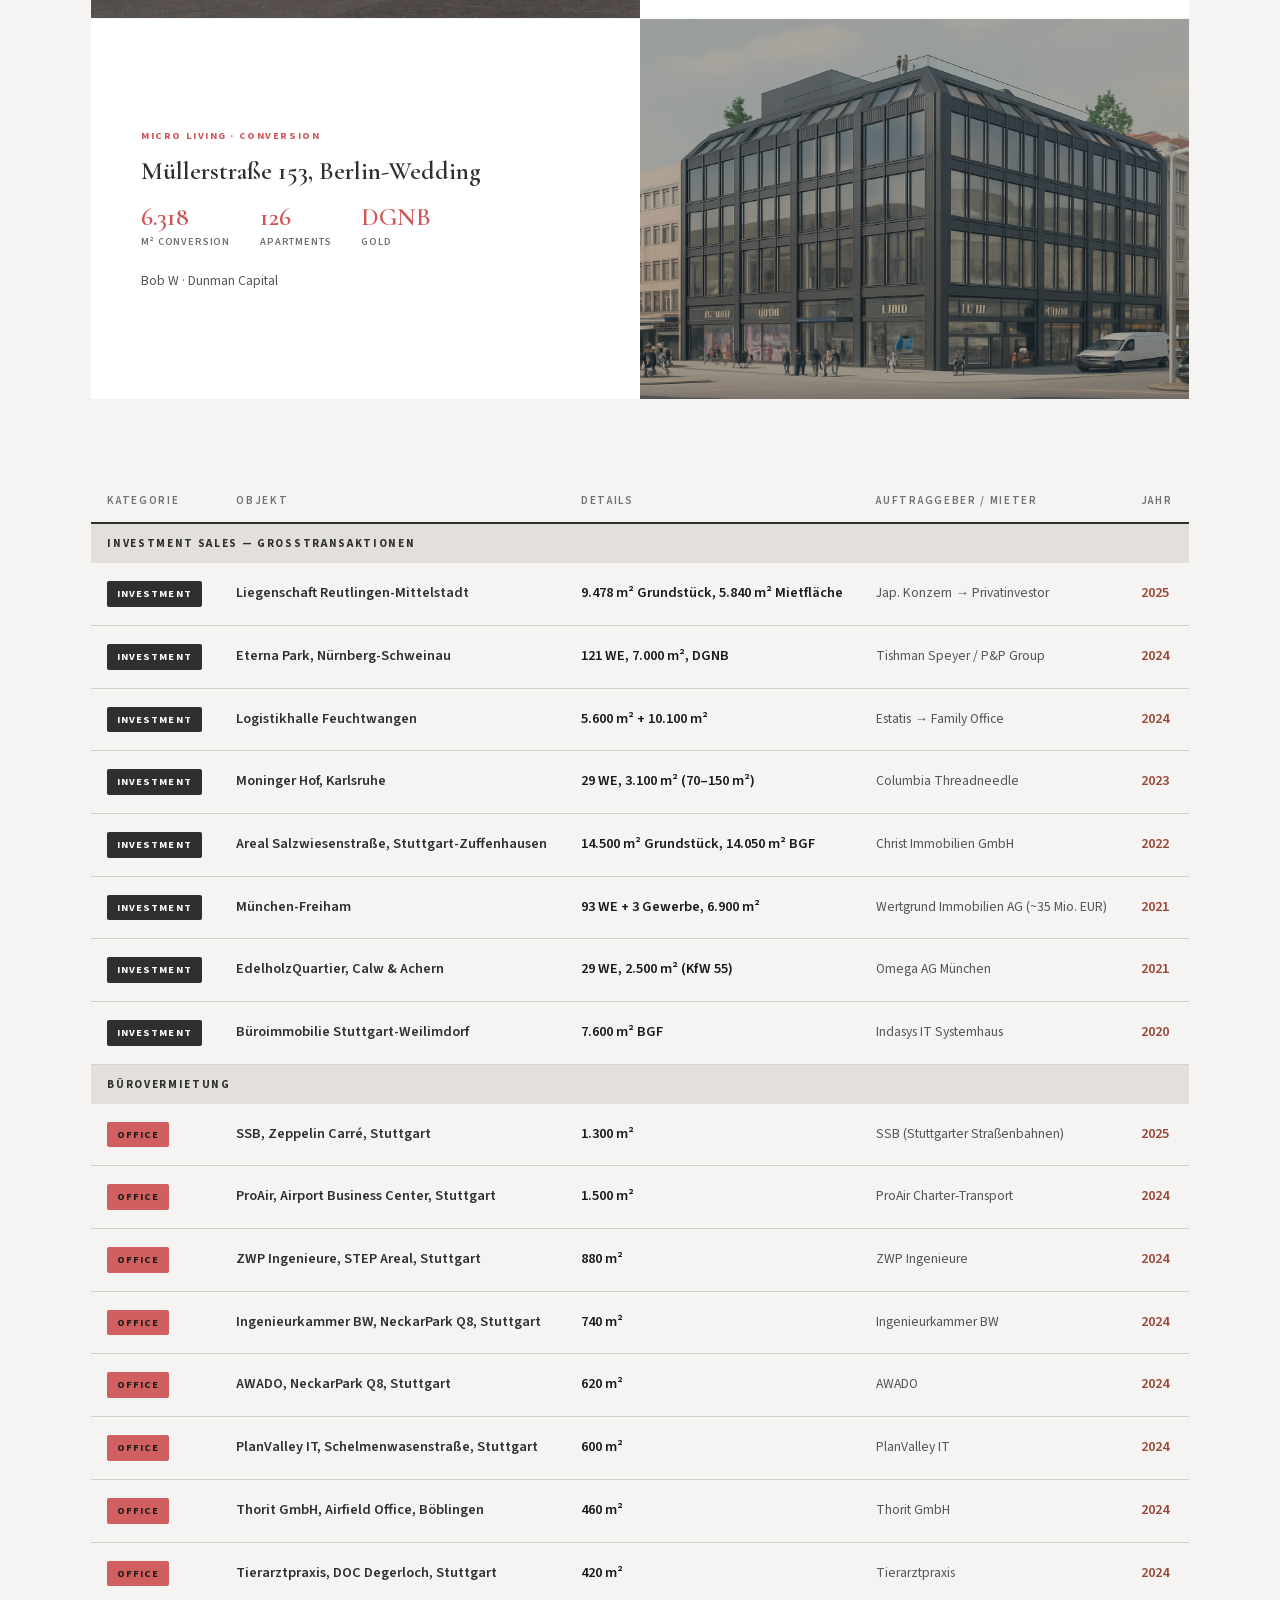
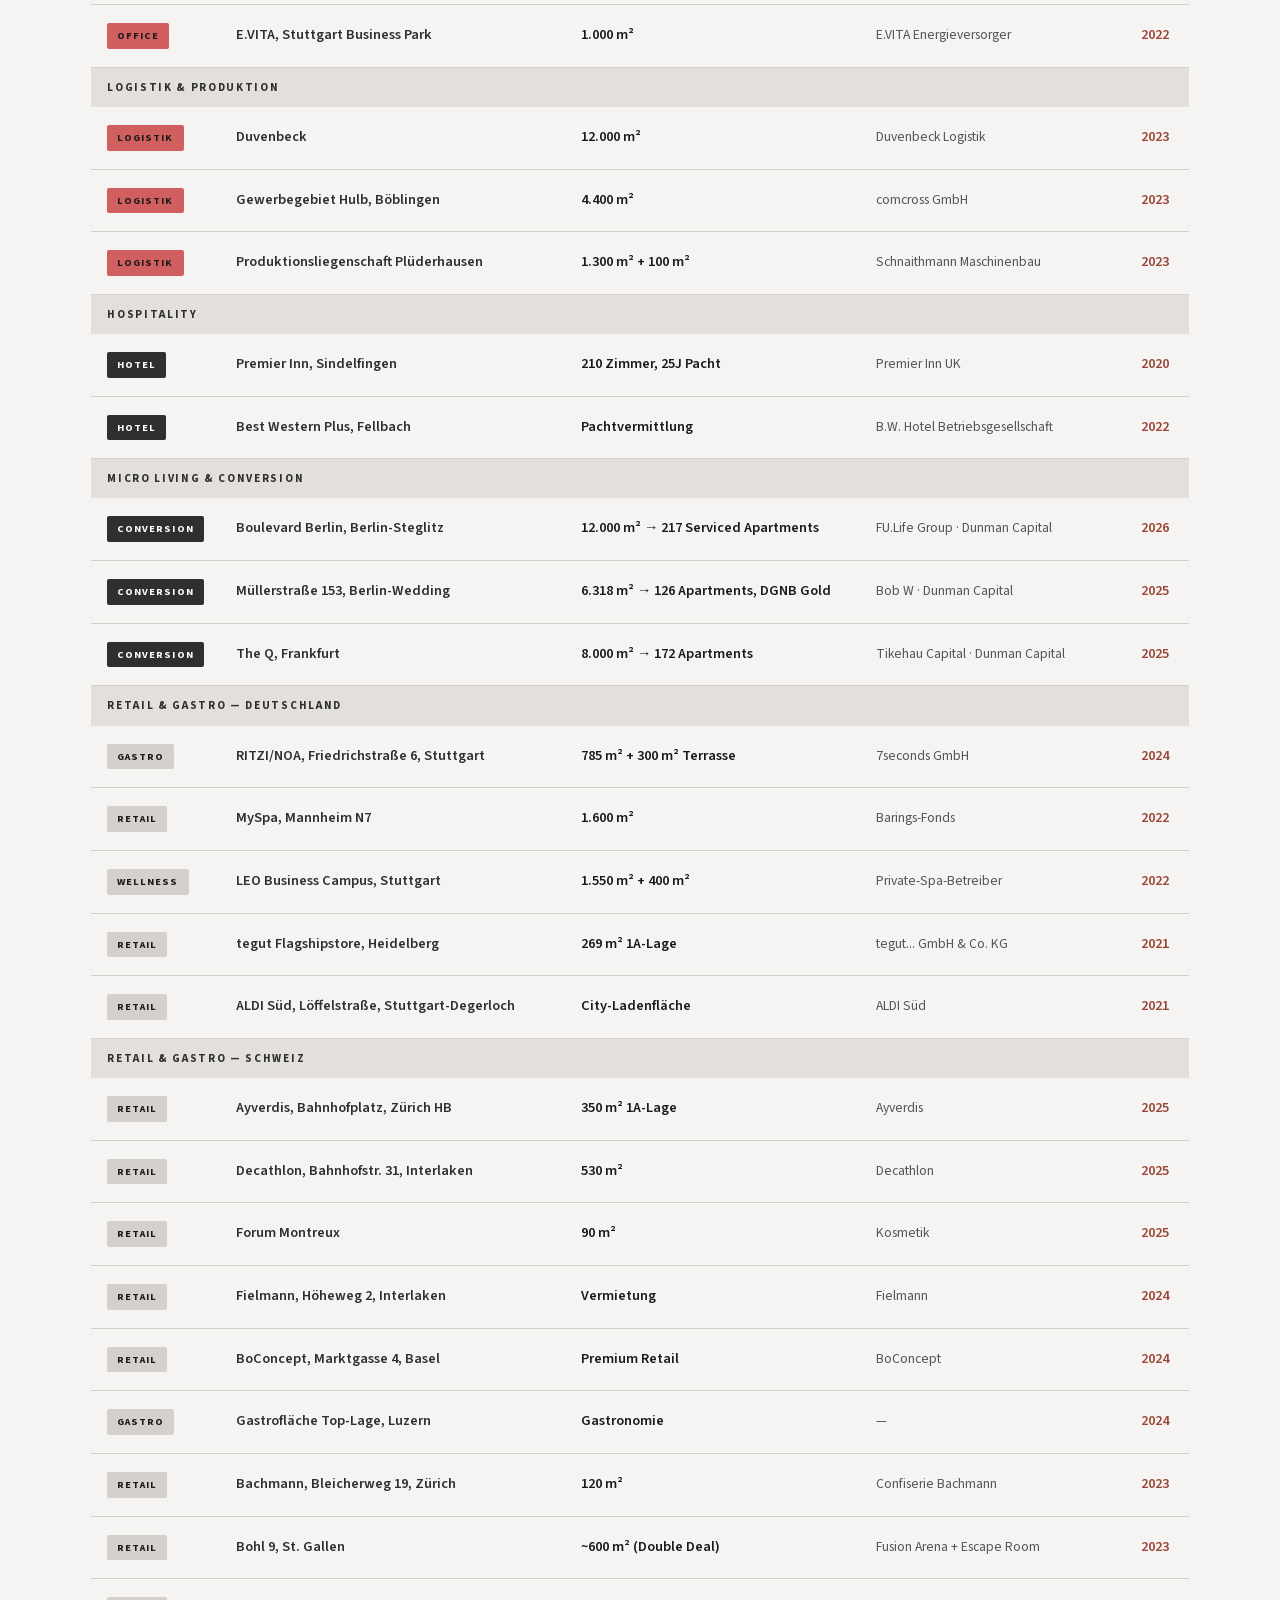
==== commit 5f006ec4: "feat(track-record): add Boulevard Berlin as landmark deal card Shows the FU.Life lease at Boulevard " ====
--- a/index.html
+++ b/index.html
@@ -3994,7 +3994,7 @@
             </div>
             <div class="portfolio__grid">
                 <!-- Prize by Radisson -->
-                <a href="https://www.radissonhotels.com/de-de/hotels/prize-by-radisson-affoltern-am-albis" target="_blank" rel="noopener" class="hotel-card reveal visible" style="text-decoration:none;color:inherit;">
+                <a href="/affoltern/" class="hotel-card reveal visible" style="text-decoration:none;color:inherit;">
                     <div class="hotel-card__bg hotel-card__bg--prize"></div>
                     <div class="hotel-card__overlay"></div>
                     <div class="hotel-card__badge">Radisson</div>
@@ -4124,6 +4124,24 @@
             <div class="landmark-deals reveal">
                 <div lang="de" class="landmark-deals__label" data-de="">Landmark Deals</div>
                 <div lang="en" class="landmark-deals__label" data-en="">Landmark Deals</div>
+
+                <!-- 0 · Boulevard Berlin -->
+                <div class="landmark-card">
+                    <div class="landmark-card__visual">
+                        <div class="landmark-card__visual-img" style="background-image:url('images/extracted/landmark-boulevard-berlin.webp')"></div>
+                        <div class="landmark-card__visual-overlay"></div>
+                    </div>
+                    <div class="landmark-card__info">
+                        <div class="landmark-card__tag">Micro Living · Conversion</div>
+                        <div class="landmark-card__name">Boulevard Berlin, Berlin-Steglitz</div>
+                        <div class="landmark-card__kpis">
+                            <div class="landmark-card__kpi"><span class="landmark-card__kpi-value">12.000</span><span class="landmark-card__kpi-label">m² Conversion</span></div>
+                            <div class="landmark-card__kpi"><span class="landmark-card__kpi-value">217</span><span class="landmark-card__kpi-label">Serviced Apartments</span></div>
+                            <div class="landmark-card__kpi"><span class="landmark-card__kpi-value">2028</span><span lang="de" class="landmark-card__kpi-label" data-de="">Eröffnung</span><span lang="en" class="landmark-card__kpi-label" data-en="">Opening</span></div>
+                        </div>
+                        <div class="landmark-card__client">FU.Life Group · Dunman Capital</div>
+                    </div>
+                </div>
 
                 <!-- 1 · Eterna Park Nürnberg -->
                 <div class="landmark-card">
